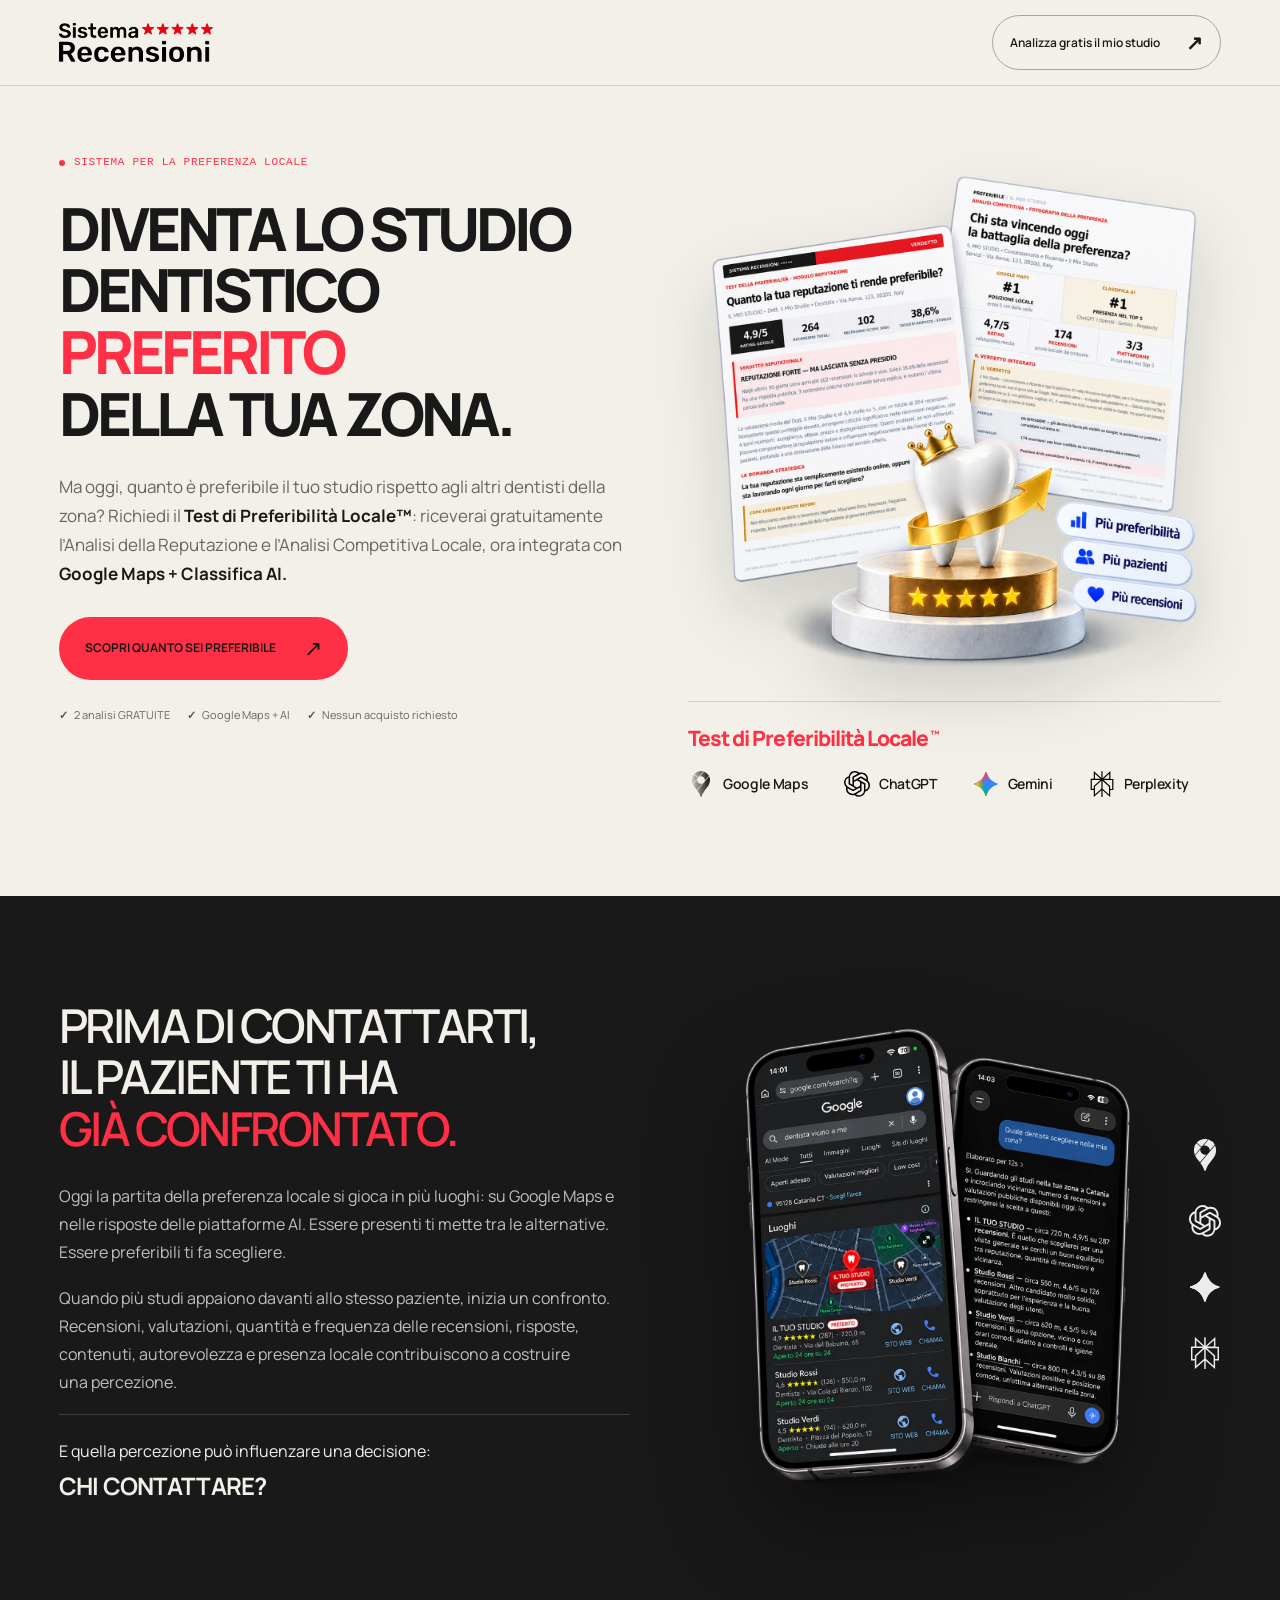
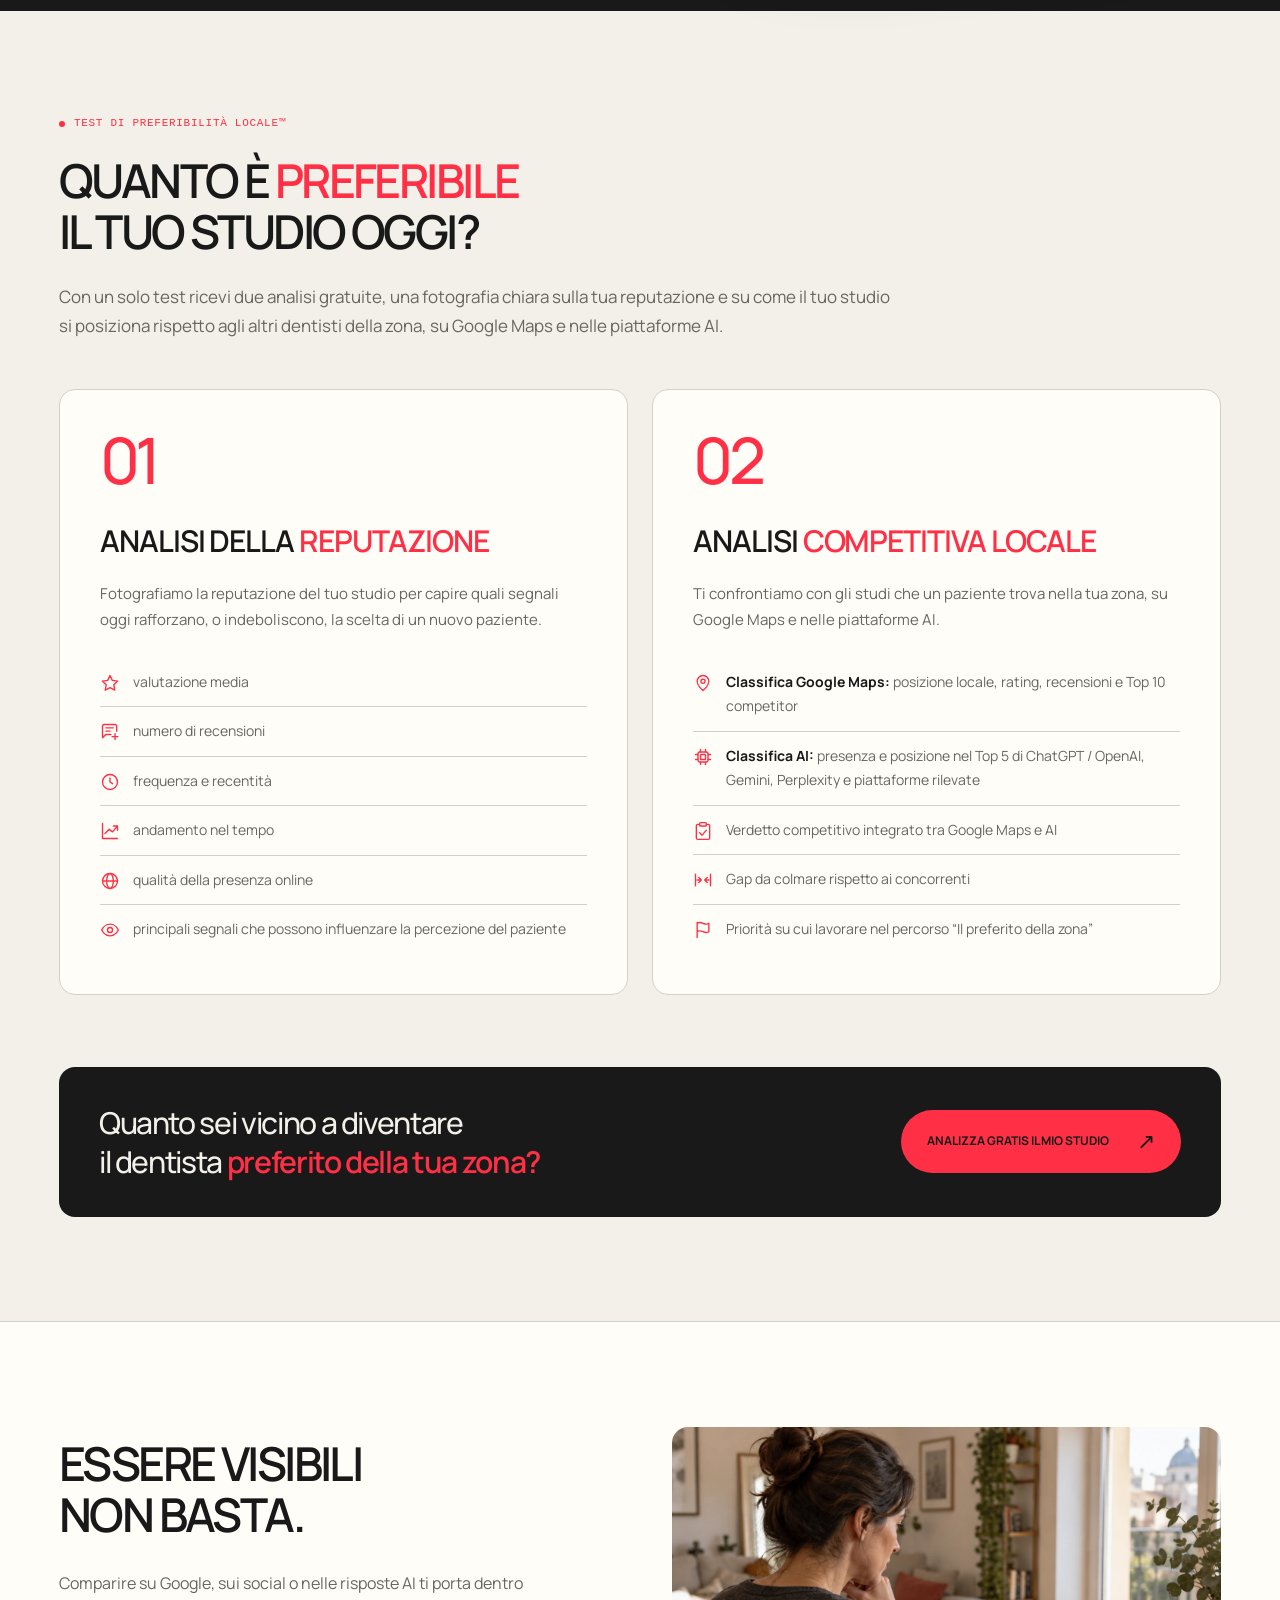
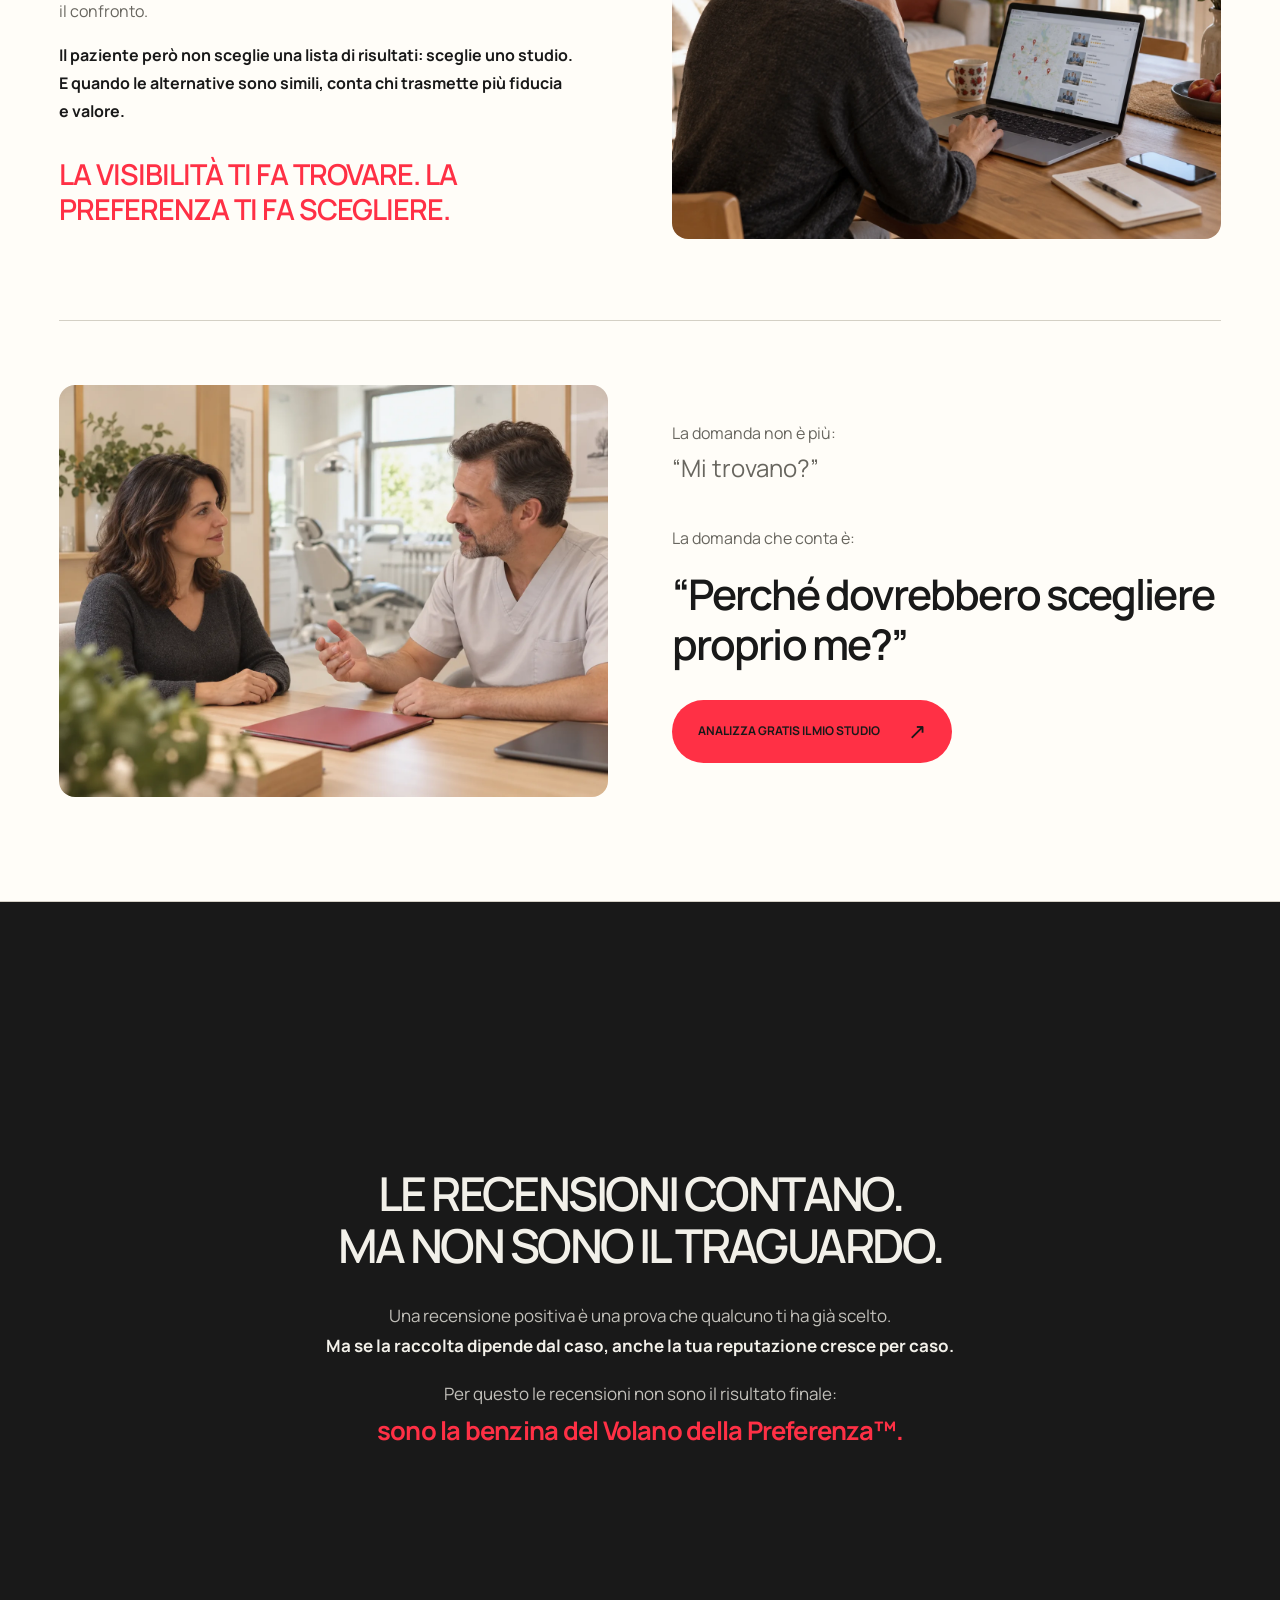
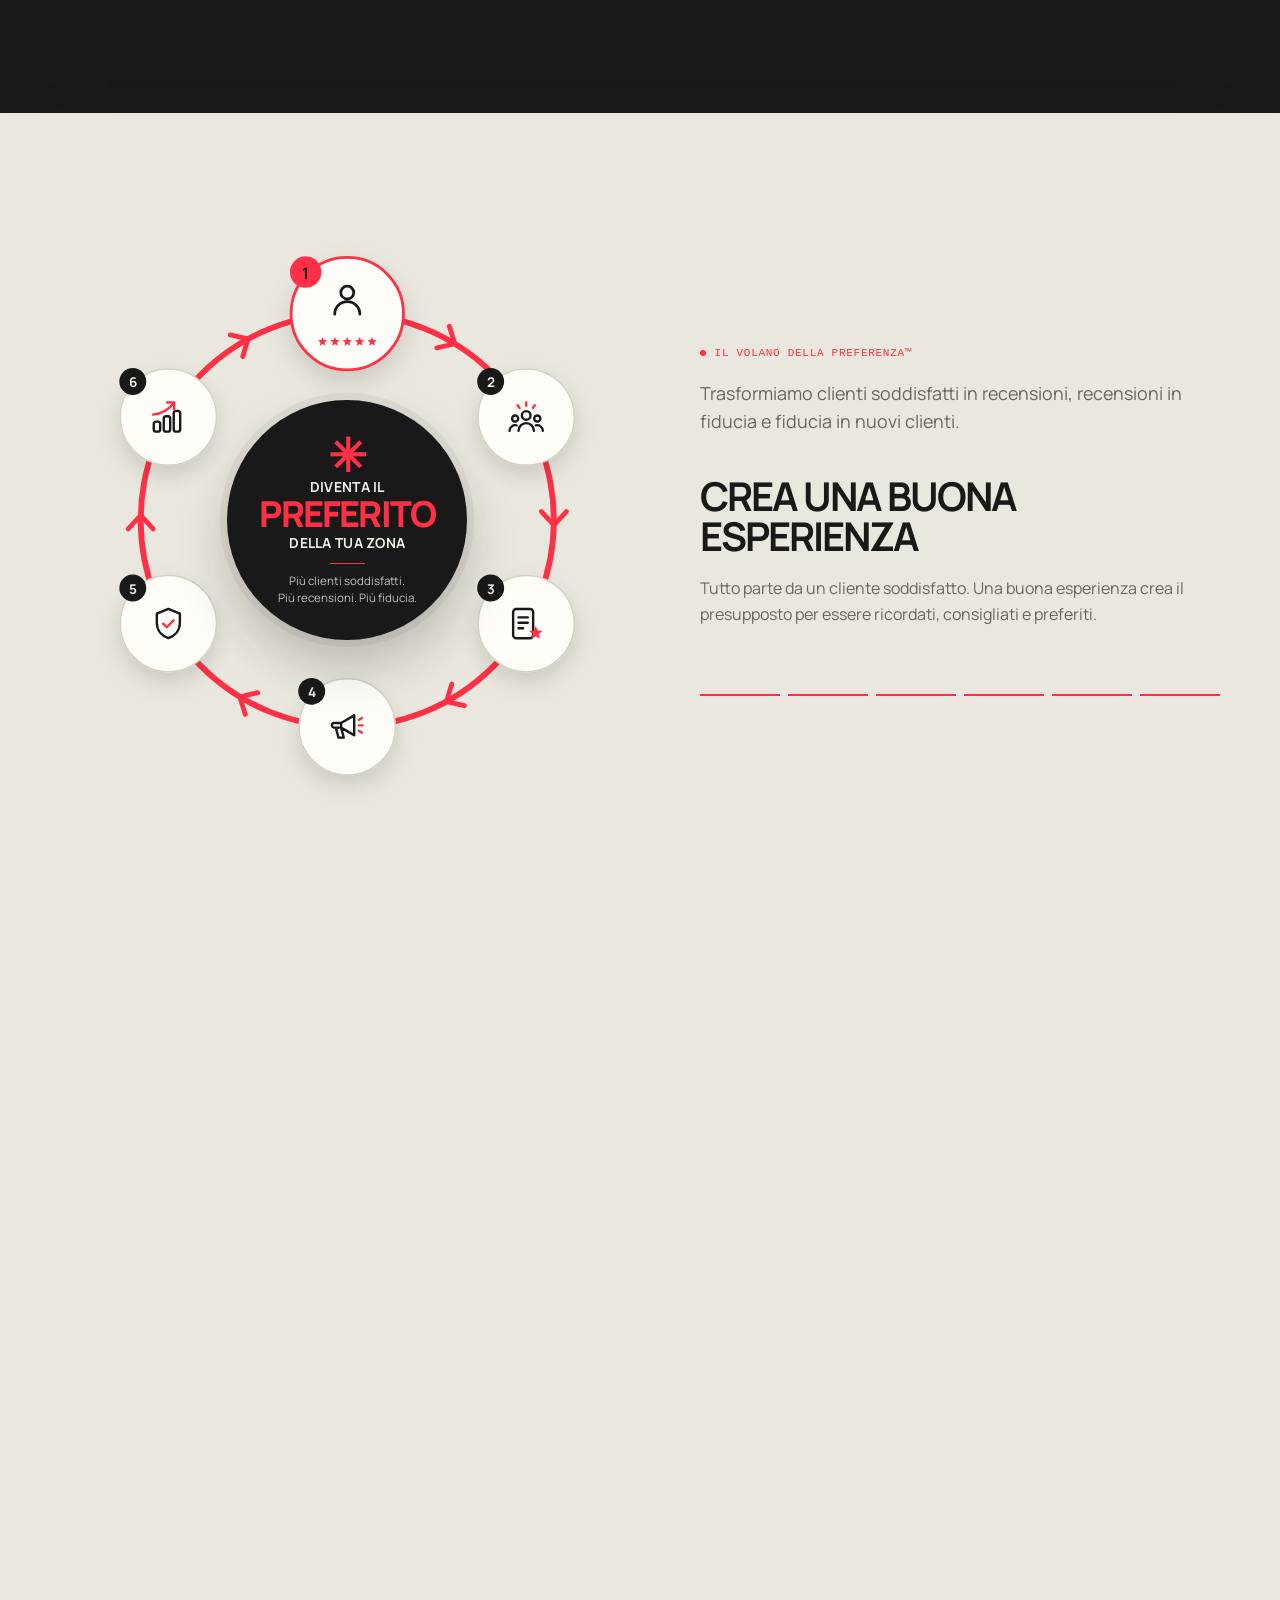
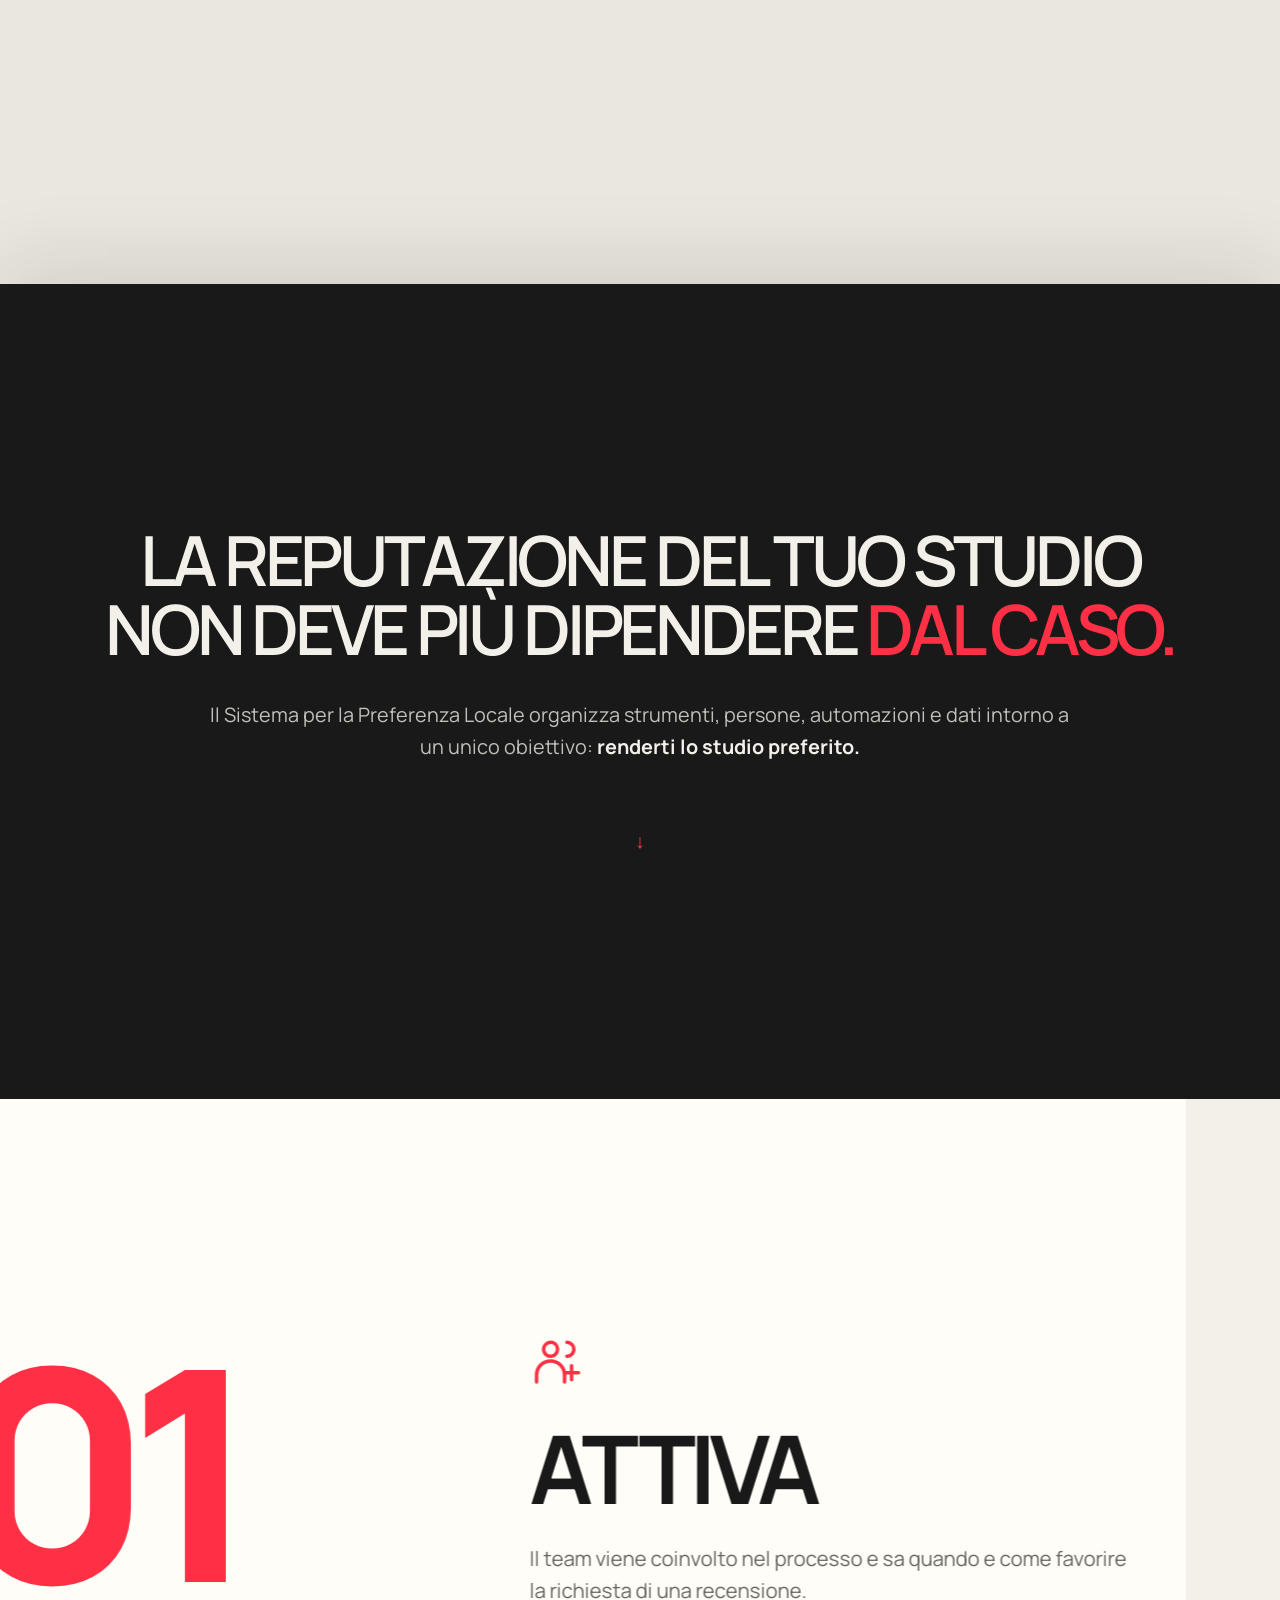
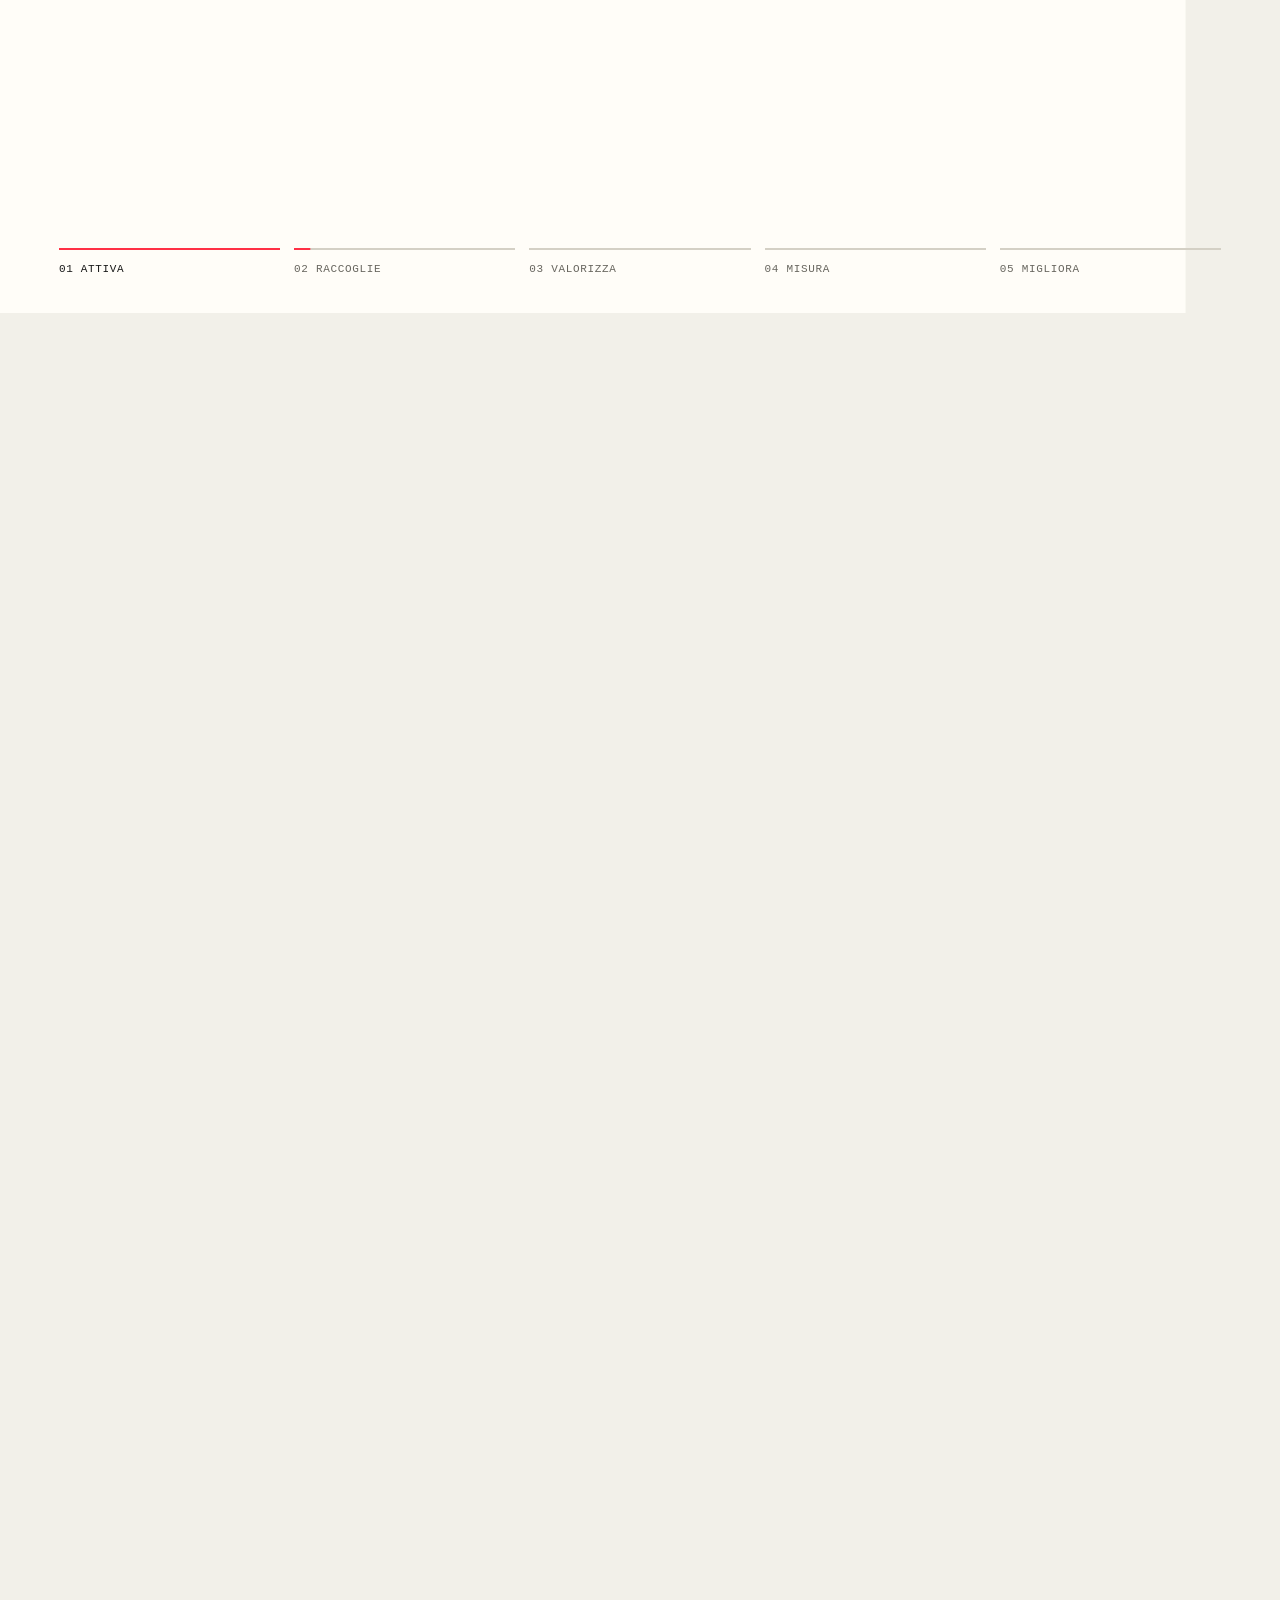
==== index.html @ fe1ccb38 "feat: form collegato a Prospect con autosuggest Google Nome e cognome separati, nome dello studio (c" ====
<!doctype html>
<html lang="it" data-theme="light">
<head>
  <meta charset="utf-8">
  <meta name="viewport" content="width=device-width, initial-scale=1">
  <meta name="theme-color" content="#f2f0e9">
  <meta name="description" content="Diventa lo studio dentistico preferito della tua zona. Richiedi il Test di Preferibilità Locale™: due analisi gratuite su reputazione, Google Maps e AI.">
  <title>Diventa lo studio dentistico preferito della tua zona | Sistema Recensioni</title>
  <link rel="icon" href="data:image/svg+xml,%3Csvg xmlns='http://www.w3.org/2000/svg' viewBox='0 0 64 64'%3E%3Crect width='64' height='64' rx='16' fill='%23ff3045'/%3E%3Cpath d='m32 10 6 15 16 1-13 10 4 17-13-10-13 10 4-17-13-10 16-1z' fill='%23191919'/%3E%3C/svg%3E">
  <link rel="preload" href="assets/manrope-800.ttf" as="font" type="font/ttf" crossorigin>
  <link rel="stylesheet" href="assets/tokens-light.css">
  <link rel="stylesheet" href="styles.css">
  <script src="script.js" defer></script>
</head>
<body>
  <a class="skip" href="#contenuto">Vai al contenuto</a>
  <header class="topbar">
    <div class="wrap topbar-inner">
      <a class="brand" href="#inizio" aria-label="Sistema Recensioni, inizio pagina"><img src="assets/logo-sistema-recensioni.png" width="991" height="256" alt="Sistema Recensioni, cinque stelle"></a>
      <nav aria-label="Navigazione principale"><a class="header-cta" href="#richiedi">Analizza gratis il mio studio <span aria-hidden="true">↗</span></a></nav>
    </div>
    <div class="progress" aria-hidden="true"></div>
  </header>
  <main id="contenuto">
    <section class="hero wrap" id="inizio" aria-labelledby="hero-title">
      <div class="hero-copy">
        <p class="eyebrow"><span class="dot"></span>Sistema per la Preferenza Locale</p>
        <h1 id="hero-title">Diventa lo studio dentistico <span class="accent">preferito</span> della tua zona.</h1>
        <p class="hero-intro">Ma oggi, quanto è preferibile il tuo studio rispetto agli altri dentisti della zona? Richiedi il <strong>Test di Preferibilità Locale™</strong>: riceverai gratuitamente l’Analisi della Reputazione e l’Analisi Competitiva Locale, ora integrata con <strong>Google Maps + Classifica AI.</strong></p>
        <a class="btn btn-primary" href="#richiedi">Scopri quanto sei preferibile <span aria-hidden="true">↗</span></a>
        <ul class="benefits"><li>2 analisi GRATUITE</li><li>Google Maps + AI</li><li>Nessun acquisto richiesto</li></ul>
      </div>
      <figure class="hero-media media-slot">
        <div class="orbit" aria-hidden="true"></div>
        <img src="assets/hero-report-preferibilita.webp" width="1254" height="1254" alt="I due report del Test di Preferibilità Locale, Analisi della Reputazione e Analisi Competitiva, con un dente incoronato su un podio a cinque stelle: più preferibilità, più pazienti, più recensioni" fetchpriority="high">
        <figcaption class="hero-report-caption">
          <div class="report-caption-heading"><strong>Test di Preferibilità Locale<sup>™</sup></strong></div>
          <div class="platform-logos" id="platform-logos">
            <div class="platform-track">
              <div class="platform-group" role="list" aria-label="Piattaforme incluse nell’analisi">
                <span class="platform-logo" role="listitem"><img src="assets/google-maps.svg" width="26" height="26" alt=""><span>Google Maps</span></span>
                <span class="platform-logo" role="listitem"><img src="assets/chatgpt.svg" width="26" height="26" alt=""><span>ChatGPT</span></span>
                <span class="platform-logo" role="listitem"><img src="assets/gemini.svg" width="28" height="28" alt=""><span>Gemini</span></span>
                <span class="platform-logo" role="listitem"><img src="assets/perplexity.svg" width="26" height="26" alt=""><span>Perplexity</span></span>
              </div>
              <div class="platform-group platform-duplicate" aria-hidden="true">
                <span class="platform-logo"><img src="assets/google-maps.svg" width="26" height="26" alt=""><span>Google Maps</span></span>
                <span class="platform-logo"><img src="assets/chatgpt.svg" width="26" height="26" alt=""><span>ChatGPT</span></span>
                <span class="platform-logo"><img src="assets/gemini.svg" width="28" height="28" alt=""><span>Gemini</span></span>
                <span class="platform-logo"><img src="assets/perplexity.svg" width="26" height="26" alt=""><span>Perplexity</span></span>
              </div>
            </div>
          </div>
        </figcaption>
      </figure>
    </section>

    <section class="comparison section" aria-labelledby="confronto-title">
      <div class="wrap comparison-grid">
        <div class="comparison-copy reveal"><h2 id="confronto-title">Prima di contattarti, il paziente ti ha <span class="accent">già confrontato.</span></h2>
          <p>Oggi la partita della preferenza locale si gioca in più luoghi: su Google Maps e nelle risposte delle piattaforme AI. Essere presenti ti mette tra le alternative. Essere preferibili ti fa scegliere.</p>
          <p>Quando più studi appaiono davanti allo stesso paziente, inizia un confronto. Recensioni, valutazioni, quantità e frequenza delle recensioni, risposte, contenuti, autorevolezza e presenza locale contribuiscono a costruire una percezione.</p>
          <p class="comparison-end">E quella percezione può influenzare una decisione: <strong>CHI CONTATTARE?</strong></p>
        </div>
        <figure class="comparison-media reveal"><img src="assets/confronto-google-chatgpt.webp" width="1254" height="1254" alt="Due smartphone: su Google la ricerca &quot;dentista vicino a me&quot; mostra il tuo studio come preferito sulla mappa, su ChatGPT il tuo studio è il primo consigliato" loading="lazy"><ul class="comparison-platforms" aria-label="Piattaforme analizzate"><li><img src="assets/google-maps.svg" width="26" height="26" alt="Google Maps" loading="lazy"></li><li><img src="assets/chatgpt.svg" width="26" height="26" alt="ChatGPT" loading="lazy"></li><li><img src="assets/gemini.svg" width="28" height="28" alt="Gemini" loading="lazy"></li><li><img src="assets/perplexity.svg" width="26" height="26" alt="Perplexity" loading="lazy"></li></ul></figure>
      </div>
    </section>

    <section class="section test-section wrap" id="test" aria-labelledby="test-title">
      <div class="section-heading reveal"><p class="eyebrow"><span class="dot"></span>Test di Preferibilità Locale™</p><h2 id="test-title">Quanto è <span class="accent">preferibile</span><br>il tuo studio oggi?</h2><p class="lead">Con un solo test ricevi due analisi gratuite, una fotografia chiara sulla tua reputazione e su come il tuo studio si posiziona rispetto agli altri dentisti della zona, su Google Maps e nelle piattaforme AI.</p></div>
      <div class="analysis-grid">
        <article class="analysis-card reveal">
          <span class="large-number" aria-hidden="true">01</span><h3><span class="sr-only">01 — </span>Analisi della <span class="accent">reputazione</span></h3>
          <p>Fotografiamo la reputazione del tuo studio per capire quali segnali oggi rafforzano, o indeboliscono, la scelta di un nuovo paziente.</p>
          <ul class="line-list icon-list">
            <li><svg class="list-icon" viewBox="0 0 24 24" aria-hidden="true" focusable="false"><path d="m12 3 2.8 5.8 6.4.9-4.6 4.5 1.1 6.4-5.7-3-5.7 3 1.1-6.4L2.8 9.7l6.4-.9Z"/></svg>valutazione media</li>
            <li><svg class="list-icon" viewBox="0 0 24 24" aria-hidden="true" focusable="false"><path d="M20 11V5a2 2 0 0 0-2-2H5a2 2 0 0 0-2 2v14l4-4h6M7 7h9M7 11h5M18 14v7M14.5 17.5h7"/></svg>numero di recensioni</li>
            <li><svg class="list-icon" viewBox="0 0 24 24" aria-hidden="true" focusable="false"><circle cx="12" cy="12" r="9"/><path d="M12 7v5l3 2"/></svg>frequenza e recentità</li>
            <li><svg class="list-icon" viewBox="0 0 24 24" aria-hidden="true" focusable="false"><path d="M3 3v18h18M6 15l5-5 4 3 6-7M16 6h5v5"/></svg>andamento nel tempo</li>
            <li><svg class="list-icon" viewBox="0 0 24 24" aria-hidden="true" focusable="false"><circle cx="12" cy="12" r="9"/><ellipse cx="12" cy="12" rx="4" ry="9"/><path d="M3 12h18"/></svg>qualità della presenza online</li>
            <li><svg class="list-icon" viewBox="0 0 24 24" aria-hidden="true" focusable="false"><path d="M2 12s3.5-7 10-7 10 7 10 7-3.5 7-10 7S2 12 2 12Z"/><circle cx="12" cy="12" r="3"/></svg>principali segnali che possono influenzare la percezione del paziente</li>
          </ul>
        </article>
        <article class="analysis-card reveal">
          <span class="large-number" aria-hidden="true">02</span><h3><span class="sr-only">02 — </span>Analisi <span class="accent">competitiva locale</span></h3>
          <p>Ti confrontiamo con gli studi che un paziente trova nella tua zona, su Google Maps e nelle piattaforme AI.</p>
          <ul class="line-list icon-list">
            <li><svg class="list-icon" viewBox="0 0 24 24" aria-hidden="true" focusable="false"><path d="M19 10c0 5-7 11-7 11S5 15 5 10a7 7 0 1 1 14 0Z"/><circle cx="12" cy="10" r="2.5"/></svg><strong>Classifica Google Maps:</strong> posizione locale, rating, recensioni e Top 10 competitor</li>
            <li><svg class="list-icon" viewBox="0 0 24 24" aria-hidden="true" focusable="false"><rect x="6" y="6" width="12" height="12" rx="2"/><rect x="9" y="9" width="6" height="6" rx="1"/><path d="M9 3v3M15 3v3M9 18v3M15 18v3M3 9h3M3 15h3M18 9h3M18 15h3"/></svg><strong>Classifica AI:</strong> presenza e posizione nel Top 5 di ChatGPT / OpenAI, Gemini, Perplexity e piattaforme rilevate</li>
            <li><svg class="list-icon" viewBox="0 0 24 24" aria-hidden="true" focusable="false"><path d="M8 4H6a2 2 0 0 0-2 2v14a2 2 0 0 0 2 2h12a2 2 0 0 0 2-2V6a2 2 0 0 0-2-2h-2M8 14l3 3 5-6"/><rect x="8" y="2" width="8" height="4" rx="1"/></svg>Verdetto competitivo integrato tra Google Maps e AI</li>
            <li><svg class="list-icon" viewBox="0 0 24 24" aria-hidden="true" focusable="false"><path d="M3 5v14M21 5v14M5 12h5M7 9l3 3-3 3M19 12h-5M17 9l-3 3 3 3"/></svg>Gap da colmare rispetto ai concorrenti</li>
            <li><svg class="list-icon" viewBox="0 0 24 24" aria-hidden="true" focusable="false"><path d="M5 21V3m0 1c5-4 9 4 14 0v10c-5 4-9-4-14 0"/></svg>Priorità su cui lavorare nel percorso “Il preferito della zona”</li>
          </ul>
        </article>
      </div>
      <div class="discover reveal">
        <div class="discover-cta"><p>Quanto sei vicino a diventare<br> il dentista <strong>preferito della tua zona?</strong></p><a class="btn btn-primary" href="#richiedi">Analizza gratis il mio studio <span aria-hidden="true">↗</span></a></div>
      </div>
    </section>

    <section class="visibility section" aria-labelledby="visibilita-title"><div class="wrap visibility-stories">
      <div class="visibility-story">
        <div class="visibility-copy reveal"><h2 id="visibilita-title">Essere visibili<br>non basta.</h2><p>Comparire su Google, sui social o nelle risposte AI ti porta dentro il confronto.</p><p><strong>Il paziente però non sceglie una lista di risultati: sceglie uno studio. E quando le alternative sono simili, conta chi trasmette più fiducia e valore.</strong></p><h3 class="accent statement">La visibilità ti fa trovare. La preferenza ti fa scegliere.</h3></div>
        <figure class="visibility-photo media-slot reveal"><img src="assets/visibilita-confronto-online.webp" width="1448" height="1086" alt="Una persona confronta gli studi dentistici della propria zona sul portatile prima di scegliere chi contattare" loading="lazy" decoding="async"></figure>
      </div>
      <div class="visibility-story visibility-story-reverse">
        <div class="question-block reveal"><p>La domanda non è più:<br><span class="old-question">“Mi trovano?”</span></p><p>La domanda che conta è:</p><blockquote>“Perché dovrebbero scegliere proprio me?”</blockquote><a class="btn btn-primary" href="#richiedi">Analizza gratis il mio studio <span aria-hidden="true">↗</span></a></div>
        <figure class="visibility-photo media-slot reveal"><img src="assets/preferenza-fiducia-dentista.webp" width="1448" height="1086" alt="Un dentista spiega con calma a una paziente, seduti allo stesso tavolo durante un colloquio in studio, creando un rapporto di fiducia" loading="lazy" decoding="async"></figure>
      </div>
    </div></section>

    <section class="section flywheel-section" aria-labelledby="volano-title">
      <div class="flywheel-intro-band">
      <div class="wrap flywheel-intro">
        <div class="reveal"><h2 id="volano-title">Le recensioni contano.<br>Ma non sono il traguardo.</h2></div>
        <div class="flywheel-intro-text reveal"><p>Una recensione positiva è una prova che qualcuno ti ha già scelto.<br><strong>Ma se la raccolta dipende dal caso, anche la tua reputazione cresce per caso.</strong></p><p>Per questo le recensioni non sono il risultato finale: <strong class="flywheel-fuel">sono la benzina del Volano della Preferenza™.</strong></p></div>
      </div>
      </div>
      <div class="volano">
        <div class="volano-pin">
          <div class="wrap volano-stage">
            <div class="volano-wheel">
              <svg class="volano-svg" viewBox="-300 -300 600 600" aria-hidden="true" focusable="false"><defs><filter id="volano-shadow" x="-50%" y="-50%" width="200%" height="200%"><feDropShadow dx="0" dy="10" stdDeviation="11" flood-color="#191919" flood-opacity=".13"/></filter></defs><circle class="volano-ring" r="215"/><circle class="volano-progress-arc" r="215" pathLength="100" transform="rotate(-90)"/><path class="volano-arrow" d="M-9 -13 5 0-9 13" transform="translate(107.50 -186.20) rotate(30)"/><path class="volano-arrow" d="M-9 -13 5 0-9 13" transform="translate(215.00 0.00) rotate(90)"/><path class="volano-arrow" d="M-9 -13 5 0-9 13" transform="translate(107.50 186.20) rotate(150)"/><path class="volano-arrow" d="M-9 -13 5 0-9 13" transform="translate(-107.50 186.20) rotate(210)"/><path class="volano-arrow" d="M-9 -13 5 0-9 13" transform="translate(-215.00 0.00) rotate(270)"/><path class="volano-arrow" d="M-9 -13 5 0-9 13" transform="translate(-107.50 -186.20) rotate(330)"/><g class="volano-node" transform="translate(0.00 -215.00)"><g class="volano-node-inner"><circle class="volano-disc" r="50" filter="url(#volano-shadow)"/><g class="volano-icon" transform="translate(-19.2 -30) scale(1.6)"><circle cx="12" cy="7" r="3.6"/><path d="M5 19a7 7 0 0 1 14 0"/></g><polygon class="volano-fill-accent" points="-22.00,20.70 -20.86,23.43 -17.91,23.67 -20.16,25.60 -19.47,28.48 -22.00,26.93 -24.53,28.48 -23.84,25.60 -26.09,23.67 -23.14,23.43"/><polygon class="volano-fill-accent" points="-11.00,20.70 -9.86,23.43 -6.91,23.67 -9.16,25.60 -8.47,28.48 -11.00,26.93 -13.53,28.48 -12.84,25.60 -15.09,23.67 -12.14,23.43"/><polygon class="volano-fill-accent" points="0.00,20.70 1.14,23.43 4.09,23.67 1.84,25.60 2.53,28.48 0.00,26.93 -2.53,28.48 -1.84,25.60 -4.09,23.67 -1.14,23.43"/><polygon class="volano-fill-accent" points="11.00,20.70 12.14,23.43 15.09,23.67 12.84,25.60 13.53,28.48 11.00,26.93 8.47,28.48 9.16,25.60 6.91,23.67 9.86,23.43"/><polygon class="volano-fill-accent" points="22.00,20.70 23.14,23.43 26.09,23.67 23.84,25.60 24.53,28.48 22.00,26.93 19.47,28.48 20.16,25.60 17.91,23.67 20.86,23.43"/><g class="volano-badge" transform="translate(-37 -37)"><circle r="14"/><text y="1">1</text></g></g></g><g class="volano-node" transform="translate(186.20 -107.50)"><g class="volano-node-inner"><circle class="volano-disc" r="50" filter="url(#volano-shadow)"/><g class="volano-icon" transform="translate(-19.2 -19.2) scale(1.6)"><circle cx="12" cy="11" r="2.8"/><path d="M7 21a5 5 0 0 1 10 0"/><circle cx="4.8" cy="13" r="2"/><path d="M1.2 21a3.7 3.7 0 0 1 4.6-3.6"/><circle cx="19.2" cy="13" r="2"/><path d="M22.8 21a3.7 3.7 0 0 0-4.6-3.6"/><path class="volano-accent" d="M12 2.5v2.2M6.4 4.4l1.3 1.7M17.6 4.4l-1.3 1.7"/></g><g class="volano-badge" transform="translate(-37 -37)"><circle r="14"/><text y="1">2</text></g></g></g><g class="volano-node" transform="translate(186.20 107.50)"><g class="volano-node-inner"><circle class="volano-disc" r="50" filter="url(#volano-shadow)"/><g class="volano-icon" transform="translate(-19.2 -19.2) scale(1.6)"><rect x="3.5" y="2.5" width="13" height="19" rx="2"/><path d="M7 8h6M7 11.5h6M7 15h3"/><polygon class="volano-fill-accent" points="18.20,13.60 19.42,16.53 22.57,16.78 20.17,18.84 20.90,21.92 18.20,20.27 15.50,21.92 16.23,18.84 13.83,16.78 16.98,16.53"/></g><g class="volano-badge" transform="translate(-37 -37)"><circle r="14"/><text y="1">3</text></g></g></g><g class="volano-node" transform="translate(0.00 215.00)"><g class="volano-node-inner"><circle class="volano-disc" r="50" filter="url(#volano-shadow)"/><g class="volano-icon" transform="translate(-19.2 -19.2) scale(1.6)"><path d="M3.5 9.5h4.5l8.5-5v13l-8.5-5H3.5a1.5 1.5 0 0 1-1.5-1.5v-0a1.5 1.5 0 0 1 1.5-1.5ZM8 9.5v3M4.5 12.5l1.8 6.5h3.4l-1.7-6.5"/><path class="volano-accent" d="M19.5 7.5l2-1.3M19.5 11h2.5M19.5 14.5l2 1.3"/></g><g class="volano-badge" transform="translate(-37 -37)"><circle r="14"/><text y="1">4</text></g></g></g><g class="volano-node" transform="translate(-186.20 107.50)"><g class="volano-node-inner"><circle class="volano-disc" r="50" filter="url(#volano-shadow)"/><g class="volano-icon" transform="translate(-19.2 -19.2) scale(1.6)"><path d="M12 2.5 19.5 5.5v6c0 4.9-3.2 8.5-7.5 10-4.3-1.5-7.5-5.1-7.5-10v-6Z"/><path class="volano-accent" d="m8.6 12 2.4 2.4 4.4-4.6"/></g><g class="volano-badge" transform="translate(-37 -37)"><circle r="14"/><text y="1">5</text></g></g></g><g class="volano-node" transform="translate(-186.20 -107.50)"><g class="volano-node-inner"><circle class="volano-disc" r="50" filter="url(#volano-shadow)"/><g class="volano-icon" transform="translate(-19.2 -19.2) scale(1.6)"><rect x="2.5" y="15" width="4.2" height="6.5" rx="1.6"/><rect x="9" y="11.5" width="4.2" height="10" rx="1.6"/><rect x="15.5" y="8" width="4.2" height="13.5" rx="1.6"/><path class="volano-accent" d="M2 10.5c5.5-.6 10-3.2 13.5-7.5M11.2 2.6h4.6v4.6"/></g><g class="volano-badge" transform="translate(-37 -37)"><circle r="14"/><text y="1">6</text></g></g></g></svg>
              <div class="volano-center" aria-hidden="true"><span class="volano-center-star">✳&#xFE0E;</span><span class="volano-center-kicker">Diventa il</span><span class="volano-center-title">preferito</span><span class="volano-center-kicker">della tua zona</span><span class="volano-center-rule"></span><span class="volano-center-note">Più clienti soddisfatti.<br>Più recensioni. Più fiducia.</span></div>
            </div>
            <div class="volano-panel">
              <p class="eyebrow"><span class="dot"></span>Il Volano della Preferenza™</p>
              <p class="volano-lead">Trasformiamo clienti soddisfatti in recensioni, recensioni in fiducia e fiducia in nuovi clienti.</p>
              <ol class="volano-steps">
              <li class="volano-step"><h3>Crea una buona esperienza</h3><p>Tutto parte da un cliente soddisfatto. Una buona esperienza crea il presupposto per essere ricordati, consigliati e preferiti.</p></li>
              <li class="volano-step"><h3>Attiva il tuo team</h3><p>Coinvolgiamo il tuo personale e rendiamo semplice chiedere una recensione nel momento giusto, utilizzando strumenti come NFC, QR Code e automazioni.</p></li>
              <li class="volano-step"><h3>Genera nuove recensioni</h3><p>La soddisfazione del cliente diventa una recensione autentica e pubblica. Le esperienze positive diventano prove concrete per chi ancora non ti conosce.</p></li>
              <li class="volano-step"><h3>Amplifica la tua reputazione</h3><p>Le recensioni non rimangono ferme su Google. Diventano contenuti, prove e segnali di fiducia da valorizzare su Google, sito, social e AI, contribuendo a migliorare la tua presenza in ottica SEO e GEO.</p></li>
              <li class="volano-step"><h3>Aumenta visibilità, fiducia e preferenza</h3><p>Più recensioni, più contenuti e più segnali di autorevolezza aumentano le possibilità di essere trovato, riconosciuto e consigliato, sia su Google sia nelle risposte generate dall’AI.</p></li>
              <li class="volano-step"><h3>Conquista nuovi clienti</h3><p>La preferenza si trasforma in azione: più telefonate, più richieste, più prenotazioni, più acquisti. E ogni nuovo cliente soddisfatto può generare una nuova recensione.</p></li>
              </ol>
              <div class="volano-progress" aria-hidden="true"><span></span><span></span><span></span><span></span><span></span><span></span></div>
            </div>
          </div>
        </div>
      </div>
    </section>

    <section class="system-section" id="sistema" aria-labelledby="sistema-title">
      <div class="system-intro">
        <div class="wrap system-intro-inner reveal"><h2 id="sistema-title">La reputazione del tuo studio <br>non deve più dipendere <span class="accent">dal caso.</span></h2><p class="lead">Il Sistema per la Preferenza Locale organizza strumenti, persone, automazioni e dati intorno a un unico obiettivo: <strong>renderti lo studio preferito.</strong></p><span class="system-scroll-cue" aria-hidden="true"><span class="system-scroll-arrow">↓</span></span></div>
      </div>
      <div class="system-steps-wrap">
        <div class="system-pin">
          <ol class="system-steps">
          <li class="system-step">
            <div class="wrap system-step-inner">
              <span class="system-step-number" aria-hidden="true">01</span>
              <div class="system-step-body">
                <svg class="step-icon" viewBox="0 0 24 24" width="56" height="56" aria-hidden="true" focusable="false"><circle cx="9" cy="7" r="3"/><path d="M3 21v-3a6 6 0 0 1 12 0v3M16 4a3 3 0 0 1 0 6M18 14v6M15 17h6"/></svg>
                <h3>Attiva</h3>
                <p class="system-step-text">Il team viene coinvolto nel processo e sa quando e come favorire la richiesta di una recensione.</p>
              </div>
            </div>
          </li>
          <li class="system-step">
            <div class="wrap system-step-inner">
              <span class="system-step-number" aria-hidden="true">02</span>
              <div class="system-step-body">
                <svg class="step-icon" viewBox="0 0 24 24" width="56" height="56" aria-hidden="true" focusable="false"><rect x="3" y="3" width="6" height="6" rx="1"/><rect x="15" y="3" width="6" height="6" rx="1"/><rect x="3" y="15" width="6" height="6" rx="1"/><path d="M15 15h3v3h3M15 18v3h3M21 12v3M12 3v3M3 12h3M9 12h3v3M12 21h0"/></svg>
                <h3>Raccoglie</h3>
                <p class="system-step-text">Espositori e card NFC, QR Code, il coinvolgimento del team e altri strumenti rendono semplice per il paziente condividere la propria esperienza.</p>
              </div>
            </div>
          </li>
          <li class="system-step">
            <div class="wrap system-step-inner">
              <span class="system-step-number" aria-hidden="true">03</span>
              <div class="system-step-body">
                <svg class="step-icon" viewBox="0 0 24 24" width="56" height="56" aria-hidden="true" focusable="false"><path d="M4 9h5l9-5v14l-9-5H4a2 2 0 0 1-2-2 2 2 0 0 1 2-2ZM9 9v4M5 13l2 7h4l-2-7M21 8v6"/></svg>
                <h3>Valorizza</h3>
                <p class="system-step-text">Le recensioni diventano prove utilizzabili per rafforzare la reputazione e la presenza dello studio.</p>
              </div>
            </div>
          </li>
          <li class="system-step">
            <div class="wrap system-step-inner">
              <span class="system-step-number" aria-hidden="true">04</span>
              <div class="system-step-body">
                <svg class="step-icon" viewBox="0 0 24 24" width="56" height="56" aria-hidden="true" focusable="false"><rect x="3" y="3" width="18" height="14" rx="2"/><path d="M7 13v-3M12 13V7M17 13V9M12 17v4M8 21h8"/></svg>
                <h3>Misura</h3>
                <p class="system-step-text">Dashboard, analisi e confronto competitivo permettono di capire cosa sta accadendo.</p>
              </div>
            </div>
          </li>
          <li class="system-step">
            <div class="wrap system-step-inner">
              <span class="system-step-number" aria-hidden="true">05</span>
              <div class="system-step-body">
                <svg class="step-icon" viewBox="0 0 24 24" width="56" height="56" aria-hidden="true" focusable="false"><path d="M3 3v18h18M6 15l5-5 4 3 6-7M16 6h5v5"/></svg>
                <h3>Migliora</h3>
                <p class="system-step-text">Dati e informazioni aiutano a individuare le azioni utili per continuare ad aumentare la Preferenza Locale.</p>
              </div>
            </div>
          </li>
          </ol>
          <div class="system-rail" aria-hidden="true"><div class="wrap system-rail-inner"><span class="system-rail-item"><span class="system-rail-line"></span><span>01 <span class="system-rail-name">Attiva</span></span></span><span class="system-rail-item"><span class="system-rail-line"></span><span>02 <span class="system-rail-name">Raccoglie</span></span></span><span class="system-rail-item"><span class="system-rail-line"></span><span>03 <span class="system-rail-name">Valorizza</span></span></span><span class="system-rail-item"><span class="system-rail-line"></span><span>04 <span class="system-rail-name">Misura</span></span></span><span class="system-rail-item"><span class="system-rail-line"></span><span>05 <span class="system-rail-name">Migliora</span></span></span></div></div>
        </div>
      </div>
    </section>

    <section class="section reception-section wrap" aria-labelledby="reception-title">
      <div class="reception-title-bar"><h2 id="reception-title" class="sentence-case">Dal banco della reception alla scelta del prossimo paziente.</h2></div>
      <p class="lead reception-intro">Una card NFC, un QR Code o un messaggio possono rendere semplice il passaggio dall’esperienza positiva alla recensione autentica. Gli strumenti, però, funzionano davvero quando fanno parte di un sistema.</p>
      <div class="reception-grid">
        <figure class="reception-media media-slot"><img src="assets/reception-nfc.png" width="658" height="583" alt="Alla reception di uno studio odontoiatrico, una collaboratrice avvicina una card NFC al telefono di una paziente" loading="lazy"></figure>
        <div class="reception-stack">
          <article class="reception-stack-card">
            <div class="reception-card-top"><span>Il team</span></div>
            <span class="reception-card-art" aria-hidden="true">✳&#xFE0E;</span>
            <h3>Il team<br>attiva</h3>
            <p>Il team sa <strong>quando e come</strong> chiedere una recensione.<br>Una richiesta fatta nel momento giusto può trasformare un paziente soddisfatto in una nuova prova della qualità dello studio.</p>
          </article>
          <article class="reception-stack-card">
            <div class="reception-card-top"><span>Il paziente</span></div>
            <span class="reception-card-art" aria-hidden="true">✳&#xFE0E;</span>
            <h3>Il paziente<br>accede</h3>
            <p>Card NFC, QR Code o messaggi rendono semplice arrivare subito alla pagina corretta.<br>Il percorso è rapido, chiaro e senza passaggi inutili.</p>
          </article>
          <article class="reception-stack-card">
            <div class="reception-card-top"><span>La prova</span></div>
            <span class="reception-card-art" aria-hidden="true">✳&#xFE0E;</span>
            <h3>La prova<br>resta</h3>
            <p>Il paziente condivide la propria esperienza.<br>Quel gesto semplice diventa una recensione autentica e visibile anche a chi dovrà scegliere dopo.</p>
          </article>
        </div>
      </div>
    </section>

    <section class="dashboard-section section" aria-labelledby="dashboard-title"><div class="wrap dashboard-grid"><div class="reveal"><h2 id="dashboard-title">Quello che conta diventa <span class="accent">misurabile.</span></h2><p>La dashboard di <strong>Sistema Recensioni 5 *****</strong> ti mostra cosa sta succedendo, cosa migliorare e come intervenire.</p><ul class="line-list"><li>Monitora come evolve la reputazione dello studio</li><li>Tieni sotto controllo crescita e continuità delle recensioni</li><li>Scopri cosa apprezzano i pazienti e cosa puoi migliorare</li><li>Misura il coinvolgimento e le performance del team</li><li>Confronta il tuo studio con i principali concorrenti della zona</li></ul></div><figure class="dashboard-media media-slot reveal"><img src="assets/dashboard.png" width="1536" height="1024" alt="Dashboard Sistema Recensioni su un monitor per lo Studio Dentistico Rossi: andamento di recensioni e valutazione media, posizionamento su Google Maps e AI e attività dell’Agente GEO" loading="lazy"></figure></div></section>

    <section class="section contact-section wrap" id="richiedi" aria-labelledby="richiedi-title"><div class="contact-grid"><div class="contact-copy"><p class="eyebrow"><span class="dot"></span>Test di Preferibilità Locale™</p><h2 id="richiedi-title">Scopri quanto sei <span class="accent">preferibile.</span></h2><p>Richiedi gratuitamente il Test di Preferibilità Locale™.<br>Noi analizziamo il tuo studio e ti inviamo le due analisi: <strong>Reputazione + Competitiva Locale con Google Maps e Classifica AI.</strong></p><ul class="benefits"><li>2 analisi GRATUITE</li><li>Google Maps + AI</li><li>Nessun acquisto richiesto</li></ul><span class="contact-star" aria-hidden="true">✳&#xFE0E;</span></div>
      <form id="studio-form" data-api="https://staging.sistemarecensioni.it/api/v1/landing/eZ3AlcoxddCWelo8pbmB" novalidate><h3>Trova il tuo studio</h3><div class="field"><label class="field-label" for="studio">Nome dello studio (come appari su Google)</label><div class="combobox"><input id="studio" name="studio" placeholder="Cerca la tua attività su Google" autocomplete="off" required minlength="3" role="combobox" aria-autocomplete="list" aria-expanded="false" aria-controls="studio-suggerimenti" aria-describedby="studio-error"><input type="hidden" id="place-id" name="place_id"><ul class="suggestions" id="studio-suggerimenti" role="listbox" aria-label="Studi trovati su Google" hidden></ul></div><small class="field-error" id="studio-error"></small></div><div class="form-pair"><label class="field" for="nome"><span>Nome</span><input id="nome" name="nome" placeholder="Il tuo nome" autocomplete="given-name" required aria-describedby="nome-error"><small class="field-error" id="nome-error"></small></label><label class="field" for="cognome"><span>Cognome</span><input id="cognome" name="cognome" placeholder="Il tuo cognome" autocomplete="family-name" required aria-describedby="cognome-error"><small class="field-error" id="cognome-error"></small></label></div><div class="form-trap" aria-hidden="true"><label for="nota-interna">Lascia vuoto questo campo</label><input id="nota-interna" name="nota_interna" tabindex="-1" autocomplete="off"></div><div class="form-pair"><label class="field" for="email"><span>Email</span><input id="email" name="email" type="email" placeholder="nome@studio.it" autocomplete="email" required aria-describedby="email-error"><small class="field-error" id="email-error"></small></label><label class="field" for="telefono"><span>Telefono</span><input id="telefono" name="telefono" type="tel" placeholder="+39 …" autocomplete="tel" required aria-describedby="telefono-error"><small class="field-error" id="telefono-error"></small></label></div>
      <fieldset><legend>Dove vuoi essere il preferito?</legend><div class="choice-row"><label class="choice-tile"><input type="radio" name="zona" value="quartiere" required><svg viewBox="0 0 24 24" aria-hidden="true" focusable="false"><path d="M19 10c0 5-7 11-7 11S5 15 5 10a7 7 0 1 1 14 0Z"/><circle cx="12" cy="10" r="2.5"/></svg><span>Quartiere</span></label><label class="choice-tile"><input type="radio" name="zona" value="citta"><svg viewBox="0 0 24 24" aria-hidden="true" focusable="false"><path d="M3 21h18M5 21V8l6-3v16M11 21V10l8 3v8M8 10v.01M8 13v.01M8 16v.01M14 15v.01M14 18v.01M17 15v.01M17 18v.01"/></svg><span>Città</span></label><label class="choice-tile"><input type="radio" name="zona" value="provincia"><svg viewBox="0 0 24 24" aria-hidden="true" focusable="false"><path d="m9 4-6 2v14l6-2 6 2 6-2V4l-6 2-6-2ZM9 4v14M15 6v14"/></svg><span>Provincia</span></label></div><small class="field-error" id="zona-error"></small></fieldset>
      <fieldset><legend>Priorità nei prossimi 12 mesi</legend><div class="priority-list"><label><input type="checkbox" name="priorita" value="Aumentare nuovi pazienti"> Aumentare nuovi pazienti</label><label><input type="checkbox" name="priorita" value="Migliorare reputazione e recensioni"> Migliorare reputazione e recensioni</label><label><input type="checkbox" name="priorita" value="Rafforzare la presenza locale"> Rafforzare la presenza locale</label><label><input type="checkbox" name="priorita" value="Superare concorrenti diretti"> Superare concorrenti diretti</label></div></fieldset>
      <button class="btn btn-primary" type="submit">Richiedi Gratis il Test di Preferibilità Locale™ <span aria-hidden="true">↗</span></button><p id="form-status" role="status" aria-live="polite"></p></form>
    </div></section>
  </main>
  <footer><div class="wrap footer-inner"><a class="brand" href="#inizio" aria-label="Sistema Recensioni, torna all'inizio"><img src="assets/logo-sistema-recensioni.png" width="991" height="256" alt="Sistema Recensioni"></a><p class="mono">Sistema per la Preferenza Locale</p><a href="#inizio" class="back-top">Torna all’inizio <span aria-hidden="true">↑</span></a></div></footer>
</body>
</html>
---- assets/tokens-light.css ----
/* desgin-codex / Light - Full token set. Use --canvas and --ink for the page. */
:root {
  color-scheme: light;
  --red: #ff3045;
  --red-hover: #ff5264;
  --red-deep: var(--red); /* single brand red: #ff3045 everywhere */
  --dark: #191919;
  --surface: #fffdf8;
  --elevated: #e7e3d9;
  --paper: #f2f0e9;
  --muted: #68665f;
  --line: #d4d0c5;
  --success: #356441;
  --warning: #80570d;
  --font: 'Manrope',Arial,sans-serif;
  --mono: 'SFMono-Regular',Consolas,'Liberation Mono',monospace;
  --space-1: 4px;
  --space-2: 8px;
  --space-3: 12px;
  --space-4: 16px;
  --space-6: 24px;
  --space-8: 32px;
  --space-12: 48px;
  --space-16: 64px;
  --space-24: 96px;
  --space-32: 128px;
  --radius-sm: 8px;
  --radius-md: 16px;
  --radius-pill: 999px;
  --gutter: clamp(24px,4.6vw,88px);
  --max: 1600px;
  --ease-out: cubic-bezier(.22,1,.36,1);
  --ease-in-out: cubic-bezier(.65,0,.35,1);
  --duration-fast: 180ms;
  --duration-base: 320ms;
  --duration-reveal: 800ms;
  --motion-scale: 1;
  --canvas: #f2f0e9;
  --ink: #191919;
  --error: var(--red);
  --accent-text: var(--red);
}
---- styles.css ----
@font-face{font-family:Manrope;src:url('assets/manrope-400.ttf') format('truetype');font-weight:400;font-display:swap}
@font-face{font-family:Manrope;src:url('assets/manrope-500.ttf') format('truetype');font-weight:500;font-display:swap}
@font-face{font-family:Manrope;src:url('assets/manrope-600.ttf') format('truetype');font-weight:600;font-display:swap}
@font-face{font-family:Manrope;src:url('assets/manrope-700.ttf') format('truetype');font-weight:700;font-display:swap}
@font-face{font-family:Manrope;src:url('assets/manrope-800.ttf') format('truetype');font-weight:800;font-display:swap}
:root{--max:1400px;--gutter:clamp(24px,4.6vw,88px)}
*,*::before,*::after{box-sizing:border-box}html{scroll-behavior:smooth;scroll-padding-top:110px}body{margin:0;background:var(--canvas);color:var(--ink);font-family:var(--font);font-size:16px;line-height:1.75;-webkit-font-smoothing:antialiased}::selection{background:var(--red);color:var(--dark)}a{color:inherit;text-decoration:none}button,input{font:inherit}button,a,input,summary{-webkit-tap-highlight-color:transparent}button,a{touch-action:manipulation}button,summary{cursor:pointer}button{color:inherit}a:focus-visible,button:focus-visible,input:focus-visible,summary:focus-visible{outline:2px solid var(--accent-text);outline-offset:5px}h1,h2,h3,p,figure{margin:0}img{display:block;max-width:100%;height:auto}h1,h2,h3{text-wrap:balance}p{text-wrap:pretty}h1,h2{text-transform:uppercase}h1{font-size:clamp(42px,4.65vw,72px);font-weight:800;line-height:1.04;letter-spacing:-.066em}h2{font-size:clamp(34px,3.65vw,56px);font-weight:600;line-height:1.1;letter-spacing:-.055em}h3{font-size:24px;font-weight:600;line-height:1.24;letter-spacing:-.035em}strong{font-weight:700}.wrap{width:min(calc(100% - var(--gutter)*2),var(--max));margin-inline:auto}.section{padding-block:104px}.accent{color:var(--accent-text)}.mono,.eyebrow{font:11px/1.6 var(--mono);letter-spacing:.065em;text-transform:uppercase}.eyebrow{display:flex;align-items:center;gap:9px;color:var(--accent-text)}.dot{width:6px;height:6px;flex-shrink:0;background:var(--red);border-radius:50%}.section-heading{margin-bottom:48px}.section-heading .eyebrow{margin-bottom:22px}.lead{max-width:840px;margin-top:24px;color:var(--muted);font-size:17px}.btn{display:inline-flex;align-items:center;justify-content:space-between;gap:28px;min-height:54px;border:1px solid transparent;border-radius:var(--radius-pill);padding:15px 25px;font-weight:700;font-size:12px;line-height:1.4;text-transform:uppercase;transition:background .32s,color .32s,transform .32s}.btn-primary{background:var(--red);color:var(--dark)}.btn-primary:hover{background:var(--red-hover);transform:translateY(-2px)}.btn span{font-size:22px;font-weight:400;transition:transform .32s}.btn:hover span{transform:translate(2px,-2px)}.skip{position:fixed;left:12px;top:10px;z-index:100;background:var(--dark);color:var(--paper);padding:12px 20px;transform:translateY(-150%)}.skip:focus{transform:none}.sr-only{position:absolute;width:1px;height:1px;margin:-1px;overflow:hidden;clip:rect(0,0,0,0);white-space:nowrap}.topbar{height:86px;position:sticky;top:0;background:rgb(242 240 233 / .96);backdrop-filter:blur(18px);z-index:20;border-bottom:1px solid var(--line)}.topbar-inner{height:100%;display:flex;align-items:center;justify-content:space-between;gap:24px}.brand{display:block;width:154px;flex-shrink:0}.brand img{width:100%;mix-blend-mode:multiply}.topbar nav{display:flex;gap:32px;align-items:center;font-size:12px;font-weight:600}.topbar nav>a:hover{color:var(--accent-text)}.header-cta{border:1px solid #aaa495;border-radius:var(--radius-pill);padding:9px 17px;display:flex;align-items:center;gap:26px}.header-cta span{font-size:20px}.progress{position:absolute;bottom:-1px;height:2px;background:var(--red);width:100%;transform:scaleX(0);transform-origin:left}.hero{display:grid;grid-template-columns:1.06fr 1fr;gap:64px;padding-block:58px 72px;align-items:stretch}.hero-copy{padding-block:10px}.hero .eyebrow{margin-bottom:26px}.hero-intro{font-size:17px;line-height:1.7;margin:28px 0;max-width:570px;color:var(--muted)}.hero-intro strong{color:var(--ink)}.benefits{list-style:none;padding:0;margin:25px 0 0;display:flex;flex-wrap:wrap;column-gap:17px;row-gap:7px;font-size:11px;color:var(--muted)}.benefits li::before{content:'✓';color:var(--success);font-weight:700;margin-right:6px}.media-slot{overflow:hidden;border-radius:var(--radius-md)}.hero-media{position:relative;display:flex;align-items:center;justify-content:center;background:transparent;min-height:620px;isolation:isolate;overflow:visible;border-radius:0}.hero-media .orbit{display:none}.hero-media>img{position:relative;width:94%;mix-blend-mode:multiply;z-index:1;filter:drop-shadow(0 26px 20px rgb(25 25 25 / .1))}.orbit{position:absolute;width:106%;aspect-ratio:1;border:1px solid #c9c3b6;border-radius:50%;top:22%;left:10%}.orbit::after{content:'';position:absolute;inset:11%;border:1px solid #d4cec2;border-radius:50%}.art-star{position:absolute;right:26px;top:20px;font-size:110px;line-height:1;color:var(--red);font-family:Arial,sans-serif}.hero-media figcaption{position:absolute;bottom:23px;left:25px;right:25px;display:flex;justify-content:space-between;gap:15px;color:var(--muted);font-size:9px}.comparison{background:var(--dark);color:var(--paper)}.comparison-grid{display:grid;grid-template-columns:1.2fr 1fr;gap:100px;align-items:center}.comparison .accent{color:var(--red)}.comparison h2{margin-bottom:28px}.comparison p{color:#c2c0ba;max-width:580px;margin-top:18px}.comparison .comparison-end{padding-top:22px;border-top:1px solid #3d3d3b;color:var(--paper)}.comparison-end strong{display:block;font-size:24px;letter-spacing:-.035em}.comparison-media{display:flex;justify-content:center}.comparison-media img{width:100%;max-width:600px;filter:drop-shadow(0 40px 50px rgb(0 0 0 / .45))}.analysis-grid{display:grid;grid-template-columns:1fr 1fr;gap:24px}.analysis-card{padding:38px 40px 40px;background:var(--surface);border:1px solid var(--line);border-radius:var(--radius-md);position:relative}.large-number{font-size:64px;line-height:1;letter-spacing:-.07em;color:var(--accent-text);font-weight:500;display:block;margin-bottom:30px}.analysis-card h3{text-transform:uppercase;font-size:30px;max-width:430px}.analysis-card>p{color:var(--muted);margin:22px 0;font-size:15px}.line-list{list-style:none;padding:0;margin:24px 0 0}.line-list li{position:relative;padding:12px 0 12px 18px;border-bottom:1px solid var(--line);font-size:14px;color:var(--muted)}.line-list li::before{content:'';position:absolute;left:0;top:23px;width:4px;height:4px;border-radius:50%;background:var(--red)}.line-list li:last-child{border-bottom:0}.line-list strong{color:var(--ink)}.discover{margin-top:50px}.discover>.eyebrow{justify-content:center;color:var(--muted);margin-bottom:28px}.discover-grid{display:grid;grid-template-columns:repeat(3,1fr);border-block:1px solid var(--line)}.discover-grid article{padding:34px 30px}.discover-grid article+article{border-left:1px solid var(--line)}.discover-grid article>span{font-size:30px;color:var(--accent-text)}.discover-grid h3{font-size:18px;text-transform:uppercase;margin:10px 0}.discover-grid p{font-size:14px;color:var(--muted)}.cta-row{display:flex;align-items:center;justify-content:space-between;gap:30px;margin-top:32px}.cta-row>p{max-width:480px;text-transform:uppercase;font-weight:700;font-size:16px;line-height:1.5}.visibility{background:var(--surface);border-block:1px solid var(--line)}.visibility-grid{display:grid;grid-template-columns:1fr 1fr;gap:90px}.visibility h2{margin-bottom:28px}.visibility p{margin-top:16px;color:var(--muted);max-width:520px}.visibility strong{color:var(--ink)}.statement{font-size:clamp(24px,2.25vw,34px);text-transform:uppercase;margin-top:32px;max-width:500px}.question-block{padding:5px 0 5px 56px;border-left:1px solid var(--line)}.old-question{font-size:24px}.question-block>p:nth-child(2){margin-top:35px}.question-block blockquote{font-size:clamp(30px,3vw,45px);letter-spacing:-.045em;line-height:1.18;font-weight:600;margin:15px 0 30px}.text-link{display:block;font:10px/1.6 var(--mono);text-transform:uppercase;color:var(--accent-text);margin-bottom:20px}.text-link:hover{text-decoration:underline}.results .lead{max-width:920px}.testimonial-media{width:100%;aspect-ratio:1191/346;border:1px solid var(--line);background:var(--surface)}.testimonial-media img{width:100%;height:100%;object-fit:contain}.flywheel-section{background:#eae7de;border-block:1px solid var(--line)}.centered{text-align:center}.centered .lead{margin-inline:auto}.step-number{font:12px var(--mono);color:var(--accent-text)}.reception-section{padding-top:25px}.sentence-case{text-transform:none;max-width:1000px}.reception-grid{display:grid;grid-template-columns:1.17fr 1fr;gap:56px;align-items:start}.reception-media{aspect-ratio:658/583}.reception-media img{width:100%;height:100%;object-fit:cover}.reception-steps article{display:flex;gap:22px;padding:24px 0;border-bottom:1px solid var(--line)}.reception-steps article:first-child{padding-top:0}.reception-steps article:last-child{border:0;padding-bottom:0}.reception-steps .step-number{padding-top:6px}.reception-steps h3{font-size:22px;text-transform:uppercase;margin-bottom:12px}.reception-steps p{font-size:14px;color:var(--muted);line-height:1.8}.reception-steps strong{color:var(--ink)}.dashboard-section{background:var(--surface);border-block:1px solid var(--line)}.dashboard-grid{display:grid;grid-template-columns:1fr 1.7fr;gap:52px;align-items:center}.dashboard-grid h2{font-size:clamp(34px,3.25vw,50px)}.dashboard-grid h2+p{margin-top:24px;font-size:15px;color:var(--muted)}.dashboard-grid h2+p strong{color:var(--ink)}.dashboard-media img{width:100%;aspect-ratio:1536/1024;object-fit:contain;border-radius:var(--radius-md)}.contact-grid{display:grid;grid-template-columns:1fr 1.05fr;border:1px solid var(--line);border-radius:var(--radius-md);overflow:hidden;background:var(--surface)}.contact-copy{background:var(--dark);color:var(--paper);padding:52px;position:relative;overflow:hidden}.contact-copy .eyebrow,.contact-copy .accent{color:var(--red)}.contact-copy h2{font-size:clamp(38px,3.8vw,60px);margin:32px 0}.contact-copy>p:not(.eyebrow){color:#c2c0ba;font-size:16px;line-height:1.8}.contact-copy .benefits{display:grid;color:var(--paper);font-size:18px;font-weight:700;letter-spacing:-.01em;gap:16px}.contact-copy .benefits li{display:flex;align-items:center;gap:12px}.contact-copy .benefits li::before{display:grid;place-items:center;flex:none;width:28px;height:28px;margin:0;border-radius:50%;background:var(--red);color:var(--dark);font-size:15px;line-height:1}.contact-star{display:block;font-size:190px;font-weight:800;line-height:1;color:var(--red);margin-top:55px}form{padding:48px}form>h3{text-transform:uppercase;font-size:23px;margin-bottom:28px}.field{display:block;margin-bottom:19px;min-width:0}.field>span,legend{display:block;font-size:12px;font-weight:600;margin-bottom:8px}.field input{width:100%;min-width:0;padding:12px 14px;background:#f8f6ef;border:1px solid #aaa495;border-radius:var(--radius-sm);color:var(--ink);font-size:13px;line-height:1.6}.field input::placeholder{color:#777267}.field input:focus{border-color:var(--accent-text);outline:1px solid var(--accent-text);outline-offset:0}.field input[aria-invalid=true]{border-color:var(--error)}.field-error{display:block;font-size:11px;color:var(--error);line-height:1.5;margin-top:5px}.field-error:empty{display:none}.form-pair{display:grid;grid-template-columns:1fr 1fr;gap:16px}fieldset{border:0;padding:0;margin:4px 0 23px;min-width:0}legend{padding:0}.choice-row{display:flex;flex-wrap:wrap;gap:18px}.choice-row label,.priority-list label{display:flex;align-items:center;gap:8px;font-size:12px;cursor:pointer;min-height:30px}.priority-list{display:grid;gap:6px}input[type=radio],input[type=checkbox]{accent-color:var(--accent-text);width:16px;height:16px;margin:0;flex-shrink:0}form>.btn{width:100%}#form-status{font-size:13px;color:var(--muted);line-height:1.7;margin-top:18px}#form-status:empty{display:none}footer{border-top:1px solid var(--line);padding-block:34px}.footer-inner{display:flex;justify-content:space-between;align-items:center;gap:24px}.footer-inner .brand{width:130px}.footer-inner .mono{color:var(--muted);font-size:10px}.back-top{font-size:12px;display:flex;gap:20px;align-items:center}.back-top span{font-size:22px}
.hero-media>img{mix-blend-mode:normal}
@media(min-width:1550px){.hero-media{min-height:700px}.hero-intro{font-size:18px}}
@media(max-width:1100px){.hero{gap:32px}.hero-media{min-height:580px}.hero-intro{font-size:15px}.comparison-grid{gap:50px}.visibility-grid{gap:45px}.question-block{padding-left:35px}.contact-copy,form{padding:34px}.reception-grid{gap:32px}.dashboard-grid{gap:32px;grid-template-columns:1fr 1.4fr}.analysis-card{padding:30px}}
@media(max-width:800px){.section{padding-block:72px}.topbar{height:74px}.topbar nav{gap:16px}.topbar nav>a:not(.header-cta){display:none}.brand{width:136px}.hero{grid-template-columns:1fr;padding-block:40px 52px;gap:32px}.hero h1{font-size:clamp(44px,8vw,66px);max-width:680px}.hero-intro{max-width:650px;font-size:16px}.hero-media{min-height:0;aspect-ratio:1.3;max-height:600px}.hero-media>img{height:90%;width:auto;max-width:94%;object-fit:contain}.hero-media .orbit{top:6%;width:85%}.hero-media figcaption{font-size:9px}.comparison-grid{grid-template-columns:1fr 1fr;gap:30px}.comparison h2{font-size:34px}.comparison p{font-size:14px}.analysis-grid{gap:16px}.analysis-card{padding:26px}.analysis-card h3{font-size:25px}.visibility-grid{gap:30px}.question-block{padding-left:30px}.discover-grid article{padding:25px 18px}.cta-row{align-items:flex-start;flex-direction:column;gap:20px}.reception-section{padding-top:0}.reception-grid{grid-template-columns:1fr}.reception-steps article{padding:25px 0}.dashboard-grid{grid-template-columns:1fr}.dashboard-grid h2{max-width:600px}.dashboard-media{margin-top:0}.contact-grid{grid-template-columns:1fr}.contact-copy{padding:40px}.contact-copy h2{max-width:500px}.contact-copy>p{max-width:620px}.contact-star{position:absolute;right:-25px;bottom:-25px;font-size:170px;opacity:.16;pointer-events:none}.contact-copy .benefits{position:relative}.contact-copy h2{margin:22px 0}form{padding:40px}.footer-inner>.mono{display:none}}
@media(max-width:560px){:root{--gutter:22px}.topbar .brand{width:120px}.header-cta{font-size:10px;padding:8px 12px;gap:12px}.topbar-inner{gap:12px}.section{padding-block:58px}h2{font-size:34px}h3{font-size:22px}.hero .eyebrow{font-size:9px;margin-bottom:20px}.hero h1{font-size:44px;letter-spacing:-.06em}.hero-intro{font-size:15px;margin:24px 0}.hero .btn{width:100%;font-size:11px;padding-inline:20px}.benefits{font-size:10px;gap:7px 12px}.hero-media{aspect-ratio:1.03}.hero-media>img{height:auto;width:96%}.art-star{font-size:77px;top:18px;right:18px}.hero-media figcaption{left:17px;right:17px;bottom:17px;font-size:8px;flex-direction:column;gap:3px}.comparison-grid{grid-template-columns:1fr;gap:32px}.comparison h2{font-size:35px}.comparison p{font-size:15px}.comparison-media img{width:min(100%,440px)}.section-heading{margin-bottom:32px}.lead{font-size:15px;margin-top:20px}.analysis-grid{grid-template-columns:1fr}.analysis-card{padding:28px 25px}.large-number{font-size:56px;margin-bottom:22px}.analysis-card h3{font-size:28px}.analysis-card>p{font-size:14px}.discover-grid{grid-template-columns:1fr}.discover-grid article{padding:24px 0}.discover-grid article+article{border-left:0;border-top:1px solid var(--line)}.discover-grid article>span{float:right;margin-right:8px}.discover-grid h3{max-width:240px}.discover-grid p{max-width:280px}.cta-row>.btn{width:100%;font-size:11px;padding-inline:20px}.visibility-grid{grid-template-columns:1fr;gap:35px}.question-block{padding:30px 0 0;border-left:0;border-top:1px solid var(--line)}.question-block blockquote{font-size:35px;max-width:350px}.visibility p{font-size:15px}.statement{font-size:27px}.question-block>.btn{width:100%;font-size:11px;padding-inline:20px}.testimonial-media{border-radius:8px}.centered{text-align:left}.reception-section{padding-top:0}.reception-steps article{gap:16px}.reception-steps h3{font-size:21px}.dashboard-grid h2{font-size:37px}.contact-section{width:100%;padding:45px 16px}.contact-copy,form{padding:30px 23px}.contact-copy .eyebrow{font-size:9px}.contact-copy .benefits{font-size:16px;gap:13px}.contact-copy .benefits li::before{width:24px;height:24px;font-size:13px}.contact-copy h2{font-size:40px}.contact-copy>p:not(.eyebrow){font-size:15px}.form-pair{grid-template-columns:1fr;gap:0}.choice-row{gap:15px}form>.btn{font-size:10px;padding-inline:17px}.priority-list label{font-size:11px;min-height:34px}.footer-inner .brand{width:120px}.back-top{font-size:10px;gap:12px}footer{padding-block:26px}}
@media(prefers-reduced-motion:reduce){html{scroll-behavior:auto}*,*::before,*::after{animation:none!important;transition:none!important}.btn:hover{transform:none}}
@media print{.topbar,.back-top{display:none}body{background:white}.section{padding-block:35px}.hero{padding-top:0}.reveal{opacity:1!important;transform:none!important}.contact-star{display:none}a{color:inherit}}

/* Original PNG assets: preserve transparency and fit the complete report. */
.brand img{mix-blend-mode:normal}
.hero-media>img{position:absolute;inset:20px 16px 56px;width:calc(100% - 32px);height:calc(100% - 76px);object-fit:contain;filter:drop-shadow(0 30px 34px rgb(25 25 25 / .16))}
.art-star svg{display:block;width:1em;height:1em}

/* Report title and platform logos share a dedicated caption below the image. */
.hero-media{min-height:680px}
.hero-media>img{inset:20px 16px 150px;height:calc(100% - 170px)}
.hero-media .hero-report-caption{position:absolute;inset:auto 0 0;display:block;padding:23px 0 24px;background:transparent;border-top:1px solid var(--line);color:var(--ink);font-family:var(--font);letter-spacing:normal;text-transform:none}
.report-caption-heading{display:flex;align-items:center;justify-content:space-between;gap:12px;margin-bottom:17px}
.report-caption-heading strong{font-size:clamp(18px,1.65vw,26px);font-weight:800;letter-spacing:-.045em;line-height:1.25;color:var(--accent-text)}
.report-caption-heading sup{font-size:.48em;vertical-align:super;margin-left:2px}
.platform-logos{overflow:hidden;min-width:0;container-type:inline-size;-webkit-mask-image:linear-gradient(90deg,transparent,#000 24px,#000 calc(100% - 24px),transparent);mask-image:linear-gradient(90deg,transparent,#000 24px,#000 calc(100% - 24px),transparent)}
.platform-track{display:flex;width:max-content;animation:platform-scroll 24s linear infinite}
.platform-group{display:flex;align-items:center;justify-content:space-between;gap:32px;padding-right:32px;min-width:100cqw;flex-shrink:0}
.platform-logo{display:flex;align-items:center;gap:9px;white-space:nowrap;font-size:14px;font-weight:600;line-height:32px;letter-spacing:-.025em;color:var(--ink)}
.platform-logo img{width:26px;height:26px;object-fit:contain;flex:none}
@keyframes platform-scroll{to{transform:translateX(-50%)}}
@media(min-width:1550px){.hero-media{min-height:740px}}
@media(max-width:1100px) and (min-width:801px){.hero-media{min-height:640px}.hero-media .hero-report-caption{padding-inline:0}.report-caption-heading strong{font-size:19px}}
@media(max-width:800px){.hero-media{min-height:0;aspect-ratio:1.1;max-height:640px}.hero-media>img{inset:16px 16px 132px;height:calc(100% - 148px)}.report-caption-heading strong{font-size:24px}}
@media(max-width:560px){.hero-media{aspect-ratio:.84;max-height:none}.hero-media .hero-report-caption{padding:19px 0 20px}.report-caption-heading{margin-bottom:14px;gap:8px}.report-caption-heading strong{font-size:19px;max-width:235px}.platform-logo{font-size:13px;gap:8px}.platform-group{gap:25px;padding-right:25px}.platform-logo img{width:23px;height:23px}.hero-media>img{inset:10px 10px 135px;width:calc(100% - 20px);height:calc(100% - 145px)}}
@media(prefers-reduced-motion:reduce){.platform-logos{-webkit-mask-image:none;mask-image:none}.platform-track{width:100%;transform:none;animation:none}.platform-group{width:100%;display:grid;grid-template-columns:1fr 1fr;gap:12px 16px;padding:0}.platform-duplicate{display:none}.hero-media{min-height:720px}.hero-media>img{bottom:190px;height:calc(100% - 210px)}}
@media(prefers-reduced-motion:reduce) and (max-width:800px){.hero-media{min-height:0;aspect-ratio:.95}.hero-media>img{height:calc(100% - 195px)}}
@media(prefers-reduced-motion:reduce) and (max-width:560px){.hero-media{aspect-ratio:.75}.hero-media>img{height:calc(100% - 190px)}}

/* Semantic line icons replace the bullets in the two analysis cards. */
.line-list.icon-list li{padding-left:33px}
.line-list.icon-list li::before{content:none}
.list-icon{position:absolute;left:0;top:15px;width:20px;height:20px;fill:none;stroke:var(--accent-text);stroke-width:1.65;stroke-linecap:round;stroke-linejoin:round}

/* Three takeaways, followed by a contrasting invitation to request the test. */
.discover{margin-top:72px}
.discover-heading{display:flex;align-items:center;gap:14px;margin-bottom:26px}
.discover-heading .dot{width:8px;height:8px}
.discover-heading h3{font-size:25px;font-weight:600;letter-spacing:-.04em;line-height:1.25}
.discover-rule{height:1px;background:var(--line);flex:1;margin-left:14px}
.discovery-cards{display:grid;grid-template-columns:repeat(3,minmax(0,1fr));gap:16px}
.insight-card{padding:30px 30px 34px;border:1px solid var(--line);border-radius:var(--radius-md);background:var(--surface)}
.insight-top{display:flex;align-items:center;justify-content:space-between;gap:18px;margin-bottom:35px}
.insight-icon{display:grid;place-items:center;width:58px;height:58px;border-radius:50%;background:#f9e2e1;color:var(--accent-text)}
.insight-icon svg{width:30px;height:30px;fill:none;stroke:currentColor;stroke-width:1.65;stroke-linecap:round;stroke-linejoin:round}
.insight-index{font:10px var(--mono);letter-spacing:.07em;color:var(--muted)}
.insight-card h4{margin:0 0 15px;font-size:clamp(23px,2.05vw,31px);font-weight:600;letter-spacing:-.045em;line-height:1.15;text-wrap:balance;max-width:330px}
.insight-card h4 span{color:var(--accent-text)}
.insight-card p{max-width:320px;color:var(--muted);font-size:14px;line-height:1.75}
.discover-cta{display:flex;align-items:center;justify-content:space-between;gap:40px;margin-top:20px;padding:36px 40px;background:var(--dark);color:var(--paper);border-radius:var(--radius-md)}
.discover-cta p{font-size:clamp(23px,2.35vw,35px);font-weight:500;letter-spacing:-.045em;line-height:1.3}
.discover-cta strong{font-weight:600;color:var(--red)}
.discover-cta .btn{flex:none;min-height:58px;padding-inline:25px;gap:28px}
@media(max-width:1100px){.insight-card{padding:26px 22px 28px}.insight-top{margin-bottom:28px}.discover-cta{padding:30px;gap:26px}.discover-cta .btn{font-size:11px;padding-inline:20px;gap:20px}}
@media(max-width:800px){.discover{margin-top:54px}.discovery-cards{gap:12px}.insight-card{padding:23px 18px}.insight-icon{width:48px;height:48px}.insight-icon svg{width:26px;height:26px}.insight-index{font-size:9px}.insight-top{gap:8px}.insight-card h4{font-size:23px}.insight-card p{font-size:13px}.discover-cta{align-items:flex-start;flex-direction:column;gap:23px}.discover-cta p{font-size:30px}}
@media(max-width:560px){.discover-heading{gap:10px;margin-bottom:20px}.discover-heading h3{font-size:23px}.discover-rule{margin-left:6px}.discovery-cards{grid-template-columns:1fr;gap:12px}.insight-card{padding:24px}.insight-top{margin-bottom:22px}.insight-card h4{font-size:27px;max-width:100%}.insight-card p{font-size:14px}.insight-index{font-size:10px}.discover-cta{padding:28px 23px;margin-top:16px}.discover-cta p{font-size:27px}.discover-cta p br{display:none}.discover-cta .btn{width:100%;font-size:10px;padding-inline:17px;gap:12px}}

/* Visibility and preference: two alternating photographic rows. */
.visibility-stories{display:grid;gap:80px}
.visibility-story{display:grid;grid-template-columns:minmax(0,1fr) minmax(0,1fr);gap:clamp(36px,5vw,80px);align-items:center}
.visibility-copy{padding-block:12px}
.visibility-photo{aspect-ratio:4/3;min-width:0;background:var(--elevated)}
.visibility-photo img{display:block;width:100%;height:100%;object-fit:cover}
.visibility-story .question-block{padding:12px 0;border:0;min-width:0}
.visibility-story .question-block>p:first-child{margin-top:0}
.visibility-story .question-block blockquote{max-width:560px;font-size:clamp(32px,3.3vw,50px);margin:18px 0 30px}
.visibility-story-reverse{padding-top:64px;border-top:1px solid var(--line)}
.visibility-story-reverse .question-block{grid-column:2;grid-row:1}
.visibility-story-reverse .visibility-photo{grid-column:1;grid-row:1}
@media(max-width:1100px){.visibility-stories{gap:60px}.visibility-story{gap:36px}.visibility-story h2{font-size:42px}.visibility-story .statement{font-size:27px}.visibility-story p{font-size:15px}.visibility-story-reverse{padding-top:50px}}
@media(max-width:800px){.visibility-stories{gap:48px}.visibility-story{grid-template-columns:1fr;gap:30px}.visibility-story-reverse{padding-top:48px}.visibility-story-reverse .question-block,.visibility-story-reverse .visibility-photo{grid-column:auto;grid-row:auto}.visibility-copy{padding:0}.visibility-story p,.visibility-story .statement{max-width:100%}.visibility-story .question-block{padding:0}.visibility-story .question-block blockquote{max-width:620px;font-size:40px}.visibility-photo{max-height:560px;aspect-ratio:4/3}}
@media(max-width:560px){.visibility-story h2{font-size:35px}.visibility-story .statement{font-size:27px}.visibility-story .question-block blockquote{font-size:35px}.visibility-stories{gap:40px}.visibility-story-reverse{padding-top:40px}}

/* Section 02: Volano della Preferenza. Pinned scroll advances 1 -> 6 around an SVG wheel. */
/* Dark intro band, centered, with text in contrast. */
.flywheel-section{padding-top:0;border-top-color:var(--dark)}
.flywheel-intro-band{padding-block:104px;background:var(--dark);color:var(--paper)}
.flywheel-intro{display:grid;justify-items:center;align-content:center;gap:30px;text-align:center}
.flywheel-intro-text{max-width:760px}
.flywheel-intro-text p{margin-top:18px;color:#c2c0ba;font-size:17px;text-wrap:balance}
.flywheel-intro-text p:first-child{margin-top:0}
.flywheel-intro-text strong{color:var(--paper)}
.flywheel-intro-text .flywheel-fuel{display:block;margin-top:6px;font-size:clamp(22px,2vw,30px);line-height:1.3;letter-spacing:-.03em;color:var(--red)}
.volano{position:relative;margin-top:72px}
.volano-stage{display:grid;grid-template-columns:minmax(0,1.05fr) minmax(0,.95fr);gap:clamp(32px,5vw,96px);align-items:center}
.volano-wheel{position:relative;width:min(100%,640px,calc(100svh - 160px));aspect-ratio:1;margin-inline:auto;container-type:inline-size}
.volano-svg{position:absolute;inset:0;width:100%;height:100%;overflow:visible}
.volano-ring{fill:none;stroke:#d6cfbf;stroke-width:6}
.volano-progress-arc{fill:none;stroke:var(--red);stroke-width:6;stroke-linecap:round;stroke-dasharray:100;stroke-dashoffset:0}
.volano-arrow{fill:none;stroke:var(--red);stroke-width:5;stroke-linecap:round;stroke-linejoin:round;transition:opacity .45s}
.volano-disc{fill:var(--surface);stroke:var(--line);stroke-width:1.5;transition:stroke .45s,stroke-width .45s}
.volano-icon{fill:none;stroke:var(--ink);stroke-width:1.55;stroke-linecap:round;stroke-linejoin:round}
.volano-accent{stroke:var(--red)}
.volano-fill-accent{fill:var(--red);stroke:none}
.volano-badge circle{fill:var(--dark);transition:fill .45s}
.volano-badge text{fill:var(--paper);font:700 14px var(--font);text-anchor:middle;dominant-baseline:central;transition:fill .45s}
.volano-node{transition:opacity .45s}
.volano-node-inner{transition:transform .6s cubic-bezier(.22,1,.36,1)}
.volano-center{position:absolute;inset:29.2%;display:flex;flex-direction:column;align-items:center;justify-content:center;text-align:center;border-radius:50%;background:var(--dark);color:var(--paper);box-shadow:0 0 0 7px rgb(25 25 25 / .05),0 26px 50px rgb(25 25 25 / .22)}
.volano-center-star{font-size:8cqw;font-weight:800;line-height:.9;color:var(--red)}
.volano-center-kicker{margin-top:.6cqw;font-size:2.4cqw;font-weight:700;line-height:1.2;letter-spacing:.02em;text-transform:uppercase}
.volano-center-title{font-size:6.2cqw;font-weight:800;line-height:1;letter-spacing:-.05em;text-transform:uppercase;color:var(--red)}
.volano-center-rule{width:6cqw;height:1px;margin:2cqw 0 1.6cqw;background:var(--red)}
.volano-center-note{font-size:2cqw;line-height:1.45;color:#c2c0ba}
@container (max-width:430px){.volano-center-note,.volano-center-rule{display:none}.volano-center-kicker{font-size:2.9cqw}.volano-center-title{font-size:7cqw}}
.volano-lead{margin-top:18px;max-width:520px;font-size:clamp(17px,1.4vw,21px);line-height:1.55;color:var(--muted)}
.volano-steps{list-style:none;margin:40px 0 0;padding:0}
.volano-step+.volano-step{margin-top:28px;padding-top:28px;border-top:1px solid #cdc6b6}
.volano-step h3{font-size:clamp(30px,3.1vw,50px);font-weight:700;line-height:1.02;letter-spacing:-.05em;text-transform:uppercase}
.volano-step p{margin-top:18px;max-width:520px;font-size:clamp(16px,1.25vw,19px);line-height:1.65;color:var(--muted)}
.volano-progress{display:none}
@media(min-width:801px){.volano:not(.is-pinned) .volano-stage{align-items:start}.volano:not(.is-pinned) .volano-wheel{position:sticky;top:120px}}
/* Pinned mode (JS, motion allowed). */
/* Pinned: the dark intro stays stuck while the wheel slides over it like a card, with the same
   90svh overlap, shadow and scale/fade as "Il sistema" over the wheel below. */
.flywheel-section:has(.volano.is-pinned) .flywheel-intro-band{padding-block:0}
.flywheel-section:has(.volano.is-pinned) .flywheel-intro-band::after{content:'';display:block;height:90svh}
.flywheel-section:has(.volano.is-pinned) .flywheel-intro{position:sticky;top:var(--stick-top,86px);min-height:90svh;padding-block:72px;transform:scale(calc(1 - var(--cover,0) * .05));opacity:calc(1 - var(--cover,0) * .65);transform-origin:50% 30%;will-change:transform,opacity}
.volano.is-pinned{z-index:2;margin-top:-90svh;background:#eae7de;box-shadow:0 -24px 70px rgb(25 25 25 / .1);height:calc(100svh - var(--nav-h,86px) + var(--travel,5) * 100svh)}
.is-pinned .volano-pin{position:sticky;top:var(--nav-h,86px);height:calc(100svh - var(--nav-h,86px));display:flex;align-items:center;overflow:hidden}
.is-pinned .volano-progress-arc{stroke-dashoffset:100}
.is-pinned .volano-arrow{opacity:.3}
.is-pinned .volano-arrow.is-done{opacity:1}
.is-pinned .volano-node{opacity:.5}
.is-pinned .volano-node.is-done{opacity:1}
.volano-node.is-active .volano-node-inner{transform:scale(1.17)}
.volano-node.is-active .volano-disc{stroke:var(--red);stroke-width:2.5}
.volano-node.is-active .volano-badge circle{fill:var(--red)}
.volano-node.is-active .volano-badge text{fill:var(--dark)}
.is-pinned .volano-steps{display:grid}
.is-pinned .volano-step{grid-area:1/1;margin:0;padding:0;border:0;opacity:var(--fade,0);transform:translate3d(0,calc(var(--d,0) * 40px),0)}
.is-pinned .volano-progress{display:grid;grid-template-columns:repeat(6,minmax(0,1fr));gap:8px;margin-top:40px;max-width:520px}
.volano-progress span{position:relative;height:2px;overflow:hidden;background:#cdc6b6}
.volano-progress span::after{content:'';position:absolute;inset:0;background:var(--red);transform:scaleX(var(--fill,0));transform-origin:left}
.flywheel-section:has(.volano.is-pinned){padding-bottom:0}
/* Pinned: the "Il sistema" intro slides over the wheel like a card during the tail of the pin. The overlap
   equals the pinned area height, so the card reaches the navbar exactly when the wheel releases. */
.flywheel-section:has(.volano.is-pinned)+.system-section{position:relative;z-index:4;margin-top:calc(86px - 100svh);background:var(--canvas);box-shadow:0 -24px 70px rgb(25 25 25 / .1)}
.is-pinned .volano-stage{transform:scale(calc(1 - var(--cover,0) * .07));opacity:calc(1 - var(--cover,0) * .7);transform-origin:50% 35%;will-change:transform,opacity}
@media(max-width:800px){.flywheel-intro{grid-template-columns:1fr;gap:26px;align-items:start}.volano{margin-top:48px}.volano-stage{grid-template-columns:1fr;gap:28px}.volano-wheel{width:min(100%,560px)}.is-pinned .volano-stage{gap:16px;align-content:center}.is-pinned .volano-wheel{width:min(84vw,44svh)}.is-pinned .volano-lead{display:none}.is-pinned .volano-panel .eyebrow{display:none}.is-pinned .volano-steps{margin-top:0}.is-pinned .volano-step h3{font-size:clamp(24px,7vw,34px)}.is-pinned .volano-step p{margin-top:10px;font-size:15px;line-height:1.55}.is-pinned .volano-progress{margin-top:18px}}
@media(max-width:800px){.flywheel-intro-band{padding-block:72px}.flywheel-section:has(.volano.is-pinned)+.system-section{margin-top:calc(74px - 100svh)}}
@media(max-width:560px){.flywheel-intro-band{padding-block:58px}.flywheel-intro-text p{font-size:15px}}
@media print{.flywheel-section:has(.volano.is-pinned) .flywheel-intro-band{padding-block:58px}.flywheel-section:has(.volano.is-pinned) .flywheel-intro-band::after{display:none}.flywheel-section:has(.volano.is-pinned) .flywheel-intro{position:static;min-height:0;transform:none;opacity:1}.volano.is-pinned{height:auto;margin-top:40px;box-shadow:none}.flywheel-section:has(.volano.is-pinned)+.system-section{margin-top:0;box-shadow:none}.is-pinned .volano-stage{transform:none;opacity:1}.is-pinned .volano-pin{position:static;height:auto}.is-pinned .volano-steps{display:block}.is-pinned .volano-step{opacity:1;transform:none}}

/* Section 03: full-screen intro, then one full-screen panel per step. */
.system-section{border-block:1px solid var(--line)}
.system-intro{min-height:calc(100svh - 86px);display:flex;align-items:center;padding-block:96px;text-align:center}
.system-intro-inner{display:flex;flex-direction:column;align-items:center}
/* Dark intro: clear break between the light volano wheel and the light/beige step panels. */
.system-section{border-top-color:var(--dark)}
.system-intro{background:var(--dark);color:var(--paper)}
.system-intro .accent{color:var(--red)}
.system-intro .lead{color:#c2c0ba}
.system-intro .lead strong{color:var(--paper)}
.system-intro .system-scroll-cue{color:#aaa9a5}
.system-intro .system-scroll-arrow{color:var(--red)}
.system-intro h2{font-size:clamp(44px,5.4vw,84px);line-height:1;letter-spacing:-.06em;max-width:1300px}
.system-intro .lead{max-width:860px;margin:36px auto 0;font-size:clamp(18px,1.55vw,24px);line-height:1.6}
.system-scroll-cue{display:flex;flex-direction:column;align-items:center;gap:10px;margin-top:64px;font:11px/1.6 var(--mono);letter-spacing:.065em;text-transform:uppercase;color:var(--muted)}
.system-scroll-arrow{font-size:20px;color:var(--accent-text);animation:system-cue 2.2s ease-in-out infinite}
@keyframes system-cue{50%{transform:translateY(8px)}}
.system-steps-wrap{position:relative}
.system-steps{list-style:none;margin:0;padding:0}
.system-step{border-top:1px solid var(--line);overflow:hidden}
.system-step:nth-child(odd){background:var(--surface)}
.system-step-inner{min-height:calc(100svh - 86px);display:grid;grid-template-columns:minmax(0,.9fr) minmax(0,1.1fr);gap:clamp(32px,6vw,120px);align-items:center;padding-block:80px}
.system-step-number{font-size:clamp(170px,23vw,380px);font-weight:800;line-height:.8;letter-spacing:-.08em;color:var(--red);justify-self:start}
.system-step-body{max-width:640px}
.system-step .step-icon{display:block;width:56px;height:56px;fill:none;stroke:var(--accent-text);stroke-width:1.5;stroke-linecap:round;stroke-linejoin:round}
.system-step h3{margin-top:34px;font-size:clamp(56px,7.4vw,124px);font-weight:700;line-height:.95;letter-spacing:-.065em;text-transform:uppercase}
.system-step-text{margin-top:30px;font-size:clamp(18px,1.6vw,25px);line-height:1.55;color:var(--muted)}
.system-rail{display:none}
/* Horizontal mode (JS, motion allowed): the section pins under the navbar and vertical scroll slides the steps. */
.system-steps-wrap.is-horizontal{height:calc(100svh - var(--nav-h,86px) + var(--travel,4) * 100svh)}
.is-horizontal .system-pin{position:sticky;top:var(--nav-h,86px);height:calc(100svh - var(--nav-h,86px));overflow:hidden}
.is-horizontal .system-steps{display:flex;height:100%;width:calc(var(--steps,5) * 100%);will-change:transform}
.is-horizontal .system-step{flex:1 1 0;min-width:0;height:100%;border-top:0}
.is-horizontal .system-step-inner{min-height:0;height:100%;padding-block:48px 120px;opacity:var(--fade,1)}
.is-horizontal .system-step-number{transform:translate3d(calc(var(--d,0) * 55%),0,0);will-change:transform}
.is-horizontal .system-rail{display:block;position:absolute;left:0;right:0;bottom:0;z-index:2;pointer-events:none}
.system-rail-inner{display:grid;grid-template-columns:repeat(var(--steps,5),minmax(0,1fr));gap:14px;padding-bottom:36px}
.system-rail-item{display:grid;gap:12px;font:11px/1.4 var(--mono);letter-spacing:.06em;text-transform:uppercase;color:var(--muted);transition:color .4s}
.system-rail-line{position:relative;height:2px;background:var(--line);overflow:hidden}
.system-rail-line::after{content:'';position:absolute;inset:0;background:var(--red);transform:scaleX(var(--fill,0));transform-origin:left}
.system-rail-item.is-active{color:var(--ink)}
/* Enhanced (JS) state: content enters once, the icon draws itself. */
.system-steps.is-enhanced .system-step-body>*{opacity:0;transform:translateY(42px);transition:opacity .9s cubic-bezier(.22,1,.36,1),transform .9s cubic-bezier(.22,1,.36,1)}
.system-steps.is-enhanced .system-step-body>:nth-child(2){transition-delay:.08s}
.system-steps.is-enhanced .system-step-body>:nth-child(3){transition-delay:.16s}
.system-steps.is-enhanced .system-step-body>:nth-child(4){transition-delay:.26s}
.system-steps.is-enhanced .system-step.is-seen .system-step-body>*{opacity:1;transform:none}
.system-steps.is-enhanced .step-icon *{stroke-dasharray:1;stroke-dashoffset:1;transition:stroke-dashoffset 1.4s cubic-bezier(.65,0,.35,1) .2s}
.system-steps.is-enhanced .system-step.is-seen .step-icon *{stroke-dashoffset:0}
@media(max-width:800px){.system-intro,.system-step-inner{min-height:calc(100svh - 74px)}.is-horizontal .system-step-inner{padding-block:32px 96px}.system-rail-inner{gap:8px;padding-bottom:28px}.system-intro{padding-block:72px}.system-step-inner{grid-template-columns:1fr;align-content:center;gap:28px;padding-block:64px}.system-step-number{font-size:clamp(120px,34vw,220px)}.system-step .step-icon{width:48px;height:48px}.system-step h3{margin-top:26px}}
@media(max-width:560px){.system-intro{text-align:left}.system-intro-inner{align-items:flex-start}.system-intro h2{font-size:clamp(38px,11vw,48px)}.system-intro h2 br{display:none}.system-intro .lead{margin-top:26px}.system-scroll-cue{align-items:flex-start;margin-top:44px}.system-step h3{font-size:clamp(46px,14vw,60px)}.system-step-text{font-size:17px;margin-top:22px}.system-rail-name{display:none}}
@media(prefers-reduced-motion:reduce){.system-scroll-arrow{animation:none}}
@media print{.system-intro,.system-step-inner{min-height:0}.system-steps.is-enhanced .system-step-body>*{opacity:1;transform:none}.system-steps.is-enhanced .step-icon *{stroke-dashoffset:0}}

/* Section 07 of Codex Light: native sticky cards, offset by 20px as they stack. */
.reception-grid{grid-template-columns:.85fr 1.15fr;gap:64px;align-items:start}
.reception-media{position:sticky;top:125px}
.reception-stack{padding-bottom:30px;min-width:0}
.reception-stack-card{position:sticky;top:110px;min-height:390px;padding:33px;border-radius:var(--radius-md);display:flex;flex-direction:column;justify-content:space-between;gap:28px;transform-origin:top center;border:1px solid var(--line);margin-bottom:24px;overflow:hidden;background:var(--surface);color:var(--ink);z-index:1}
.reception-stack-card:nth-child(2){top:130px;background:var(--red);color:var(--dark);border-color:var(--red);z-index:2}
.reception-stack-card:nth-child(3){top:150px;background:#232323;color:var(--paper);border-color:#3d3d3b;z-index:3}
.reception-card-top{display:flex;justify-content:space-between;gap:16px;font:10px/1.5 var(--mono);letter-spacing:.04em;text-transform:uppercase;position:relative;z-index:1}
.reception-stack-card h3{font-size:clamp(38px,4vw,60px);letter-spacing:-.06em;line-height:1.06;max-width:360px;font-weight:600;text-transform:none;position:relative;z-index:1}
.reception-stack-card p{font-size:14px;line-height:1.75;max-width:440px;color:inherit;position:relative;z-index:1}
.reception-stack-card strong{color:inherit}
.reception-card-art{position:absolute;right:-70px;top:55px;font-size:245px;font-weight:800;line-height:1;opacity:.12;pointer-events:none}
.reception-stack-card:first-child .reception-card-art,.reception-stack-card:last-child .reception-card-art{color:var(--red);opacity:.2}
@media(max-width:1100px){.reception-grid{gap:36px}.reception-stack-card{padding:28px;min-height:400px}}
@media(max-width:800px){.reception-grid{grid-template-columns:1fr;gap:30px}.reception-media{position:static;width:min(100%,560px);margin-inline:auto}.reception-stack-card{padding:26px;min-height:350px}.reception-stack-card h3{font-size:42px}.reception-card-art{right:-100px}}
@media(max-width:560px){.reception-stack-card{padding:26px;gap:24px;min-height:370px}.reception-stack-card p{font-size:13px}.reception-card-art{right:-125px}.reception-card-top{font-size:9px}}
@media(prefers-reduced-motion:reduce){.reception-stack-card,.reception-media{position:relative;top:auto!important}}
@media print{.reception-stack-card,.reception-media{position:relative;top:auto!important}.reception-stack-card{break-inside:avoid}}

/* Keep the title above the stack; measured offsets account for wrapped text. */
.reception-section{--reception-nav-height:86px;--reception-heading-height:160px;--reception-sticky-gap:24px;--reception-stack-top:calc(var(--reception-nav-height) + var(--reception-heading-height) + var(--reception-sticky-gap))}
.reception-title-bar{position:sticky;top:var(--reception-nav-height);z-index:5;background:var(--canvas);padding:16px 0 20px;border-bottom:1px solid var(--line);margin-bottom:24px}
.reception-title-bar h2{font-size:clamp(28px,3.3vw,48px);max-width:1050px}
.reception-intro{margin:0 0 48px}
.reception-stack-card{top:var(--reception-stack-top)}
.reception-stack-card:nth-child(2){top:calc(var(--reception-stack-top) + 20px)}
.reception-stack-card:nth-child(3){top:calc(var(--reception-stack-top) + 40px)}
.reception-media{top:calc(var(--reception-stack-top) + 15px)}
@media(max-width:800px){.reception-section{--reception-nav-height:74px;--reception-sticky-gap:16px}.reception-title-bar{padding-block:12px;margin-bottom:20px}.reception-title-bar h2{font-size:28px}.reception-intro{margin-bottom:30px}}
@media print{.reception-title-bar{position:static}}

/* Section 01: platform icons stacked vertically to the right of the smartphone mockup. */
.comparison-media{align-items:center;gap:clamp(14px,2vw,28px)}
.comparison-media>img{min-width:0}
@media(min-width:801px){.comparison-grid{grid-template-columns:1.1fr 1fr}}
@media(min-width:1101px){.comparison-grid{gap:72px}}
.comparison-platforms{list-style:none;margin:0;padding:0;display:flex;flex-direction:column;align-items:center;gap:34px;flex:none}
.comparison-platforms li{display:block;line-height:0}
/* Negative version: every logo becomes a flat light silhouette on the dark band. */
.comparison-platforms img{width:32px;height:32px;max-width:none;object-fit:contain;filter:brightness(0) invert(1);opacity:.92}
@media(max-width:800px){.comparison-platforms{gap:24px}.comparison-platforms img{width:26px;height:26px}}
/* Single-column mobile: the icons move below the mockup, in a row. */
@media(max-width:560px){.comparison-media{flex-direction:column;gap:22px}.comparison-platforms{flex-direction:row;gap:40px}.comparison-platforms img{width:26px;height:26px}}

/* "Dove vuoi essere il preferito?": three square tiles shaped like the form inputs. The native radio
   covers each tile (invisible), so click, keyboard arrows, validation and screen readers keep working. */
.choice-row{display:grid;grid-template-columns:repeat(3,minmax(0,1fr));gap:12px}
.choice-row label.choice-tile{position:relative;display:flex;flex-direction:column;align-items:center;justify-content:center;gap:8px;min-height:88px;padding:14px 8px;border:1px solid #aaa495;border-radius:var(--radius-sm);background:#f8f6ef;font-size:14px;font-weight:600;line-height:1.3;text-align:center;cursor:pointer;transition:border-color .2s,background .2s,color .2s}
.choice-tile input{position:absolute;inset:0;width:100%;height:100%;margin:0;opacity:0;cursor:pointer}
.choice-tile svg{width:24px;height:24px;fill:none;stroke:currentColor;stroke-width:1.6;stroke-linecap:round;stroke-linejoin:round;transition:stroke .2s}
.choice-tile:hover{border-color:var(--ink)}
.choice-tile:has(input:checked){background:var(--dark);border-color:var(--dark);color:var(--paper)}
.choice-tile:has(input:checked) svg{stroke:var(--red)}
.choice-tile:has(input:focus-visible){outline:2px solid var(--accent-text);outline-offset:3px}
.choice-tile:has(input[aria-invalid=true]){border-color:var(--error)}
@media(max-width:560px){.choice-row{gap:8px}.choice-row label.choice-tile{min-height:80px;font-size:13px}}

/* Final box on short desktop screens (two columns): tighter spacing so the whole box, button included,
   fits under the navbar when a CTA scrolls to it. Stacked layouts (≤800px) keep their size. */
@media(min-width:801px) and (max-height:770px){.contact-copy{padding:36px 44px}.contact-copy h2{margin:20px 0;font-size:clamp(34px,3.3vw,50px)}.contact-copy>p:not(.eyebrow){font-size:15px;line-height:1.7}.contact-copy .benefits{margin-top:18px;gap:12px;font-size:17px}#studio-form{padding:30px 44px}#studio-form>h3{margin-bottom:16px}#studio-form .field{margin-bottom:12px}#studio-form .field>span,#studio-form legend{margin-bottom:5px}#studio-form .field input{padding-block:9px}#studio-form fieldset{margin:0 0 16px}.choice-row label.choice-tile{flex-direction:row;gap:8px;min-height:52px;padding:10px 8px}#studio-form>.btn{min-height:50px;padding-block:12px}}
@media(min-width:801px) and (max-height:640px){.contact-copy h2{font-size:clamp(30px,2.8vw,42px);margin:14px 0}.contact-copy>p:not(.eyebrow){font-size:14px}#studio-form>h3{font-size:19px;margin-bottom:10px}#studio-form .field{margin-bottom:8px}.choice-row label.choice-tile{min-height:44px}}
/* Studio autosuggest (Google results from Prospect) and hidden bot trap. */
.field>.field-label{display:block;font-size:12px;font-weight:600;margin-bottom:8px}
.combobox{position:relative}
.suggestions{position:absolute;left:0;right:0;top:calc(100% + 4px);z-index:6;margin:0;padding:6px;list-style:none;max-height:288px;overflow-y:auto;background:var(--surface);border:1px solid #aaa495;border-radius:var(--radius-sm);box-shadow:0 18px 36px rgb(25 25 25 / .14)}
.suggestions[hidden]{display:none}
.suggestions li[role=option]{display:grid;gap:1px;padding:9px 11px;border-radius:6px;font-size:13px;line-height:1.45;cursor:pointer}
.suggestions li[role=option] strong{font-weight:600;color:var(--ink)}
.suggestions li[role=option] span{font-size:12px;color:var(--muted)}
.suggestions li[aria-selected=true],.suggestions li[role=option]:not(.suggestion-note):hover{background:var(--canvas)}
.suggestions .suggestion-note{cursor:default;color:var(--muted)}
.form-trap{position:absolute;left:-10000px;width:1px;height:1px;overflow:hidden}
#studio-form>.btn:disabled{opacity:.65;cursor:progress;transform:none}
@media(min-width:801px) and (max-height:770px){#studio-form .field>.field-label{margin-bottom:5px}}
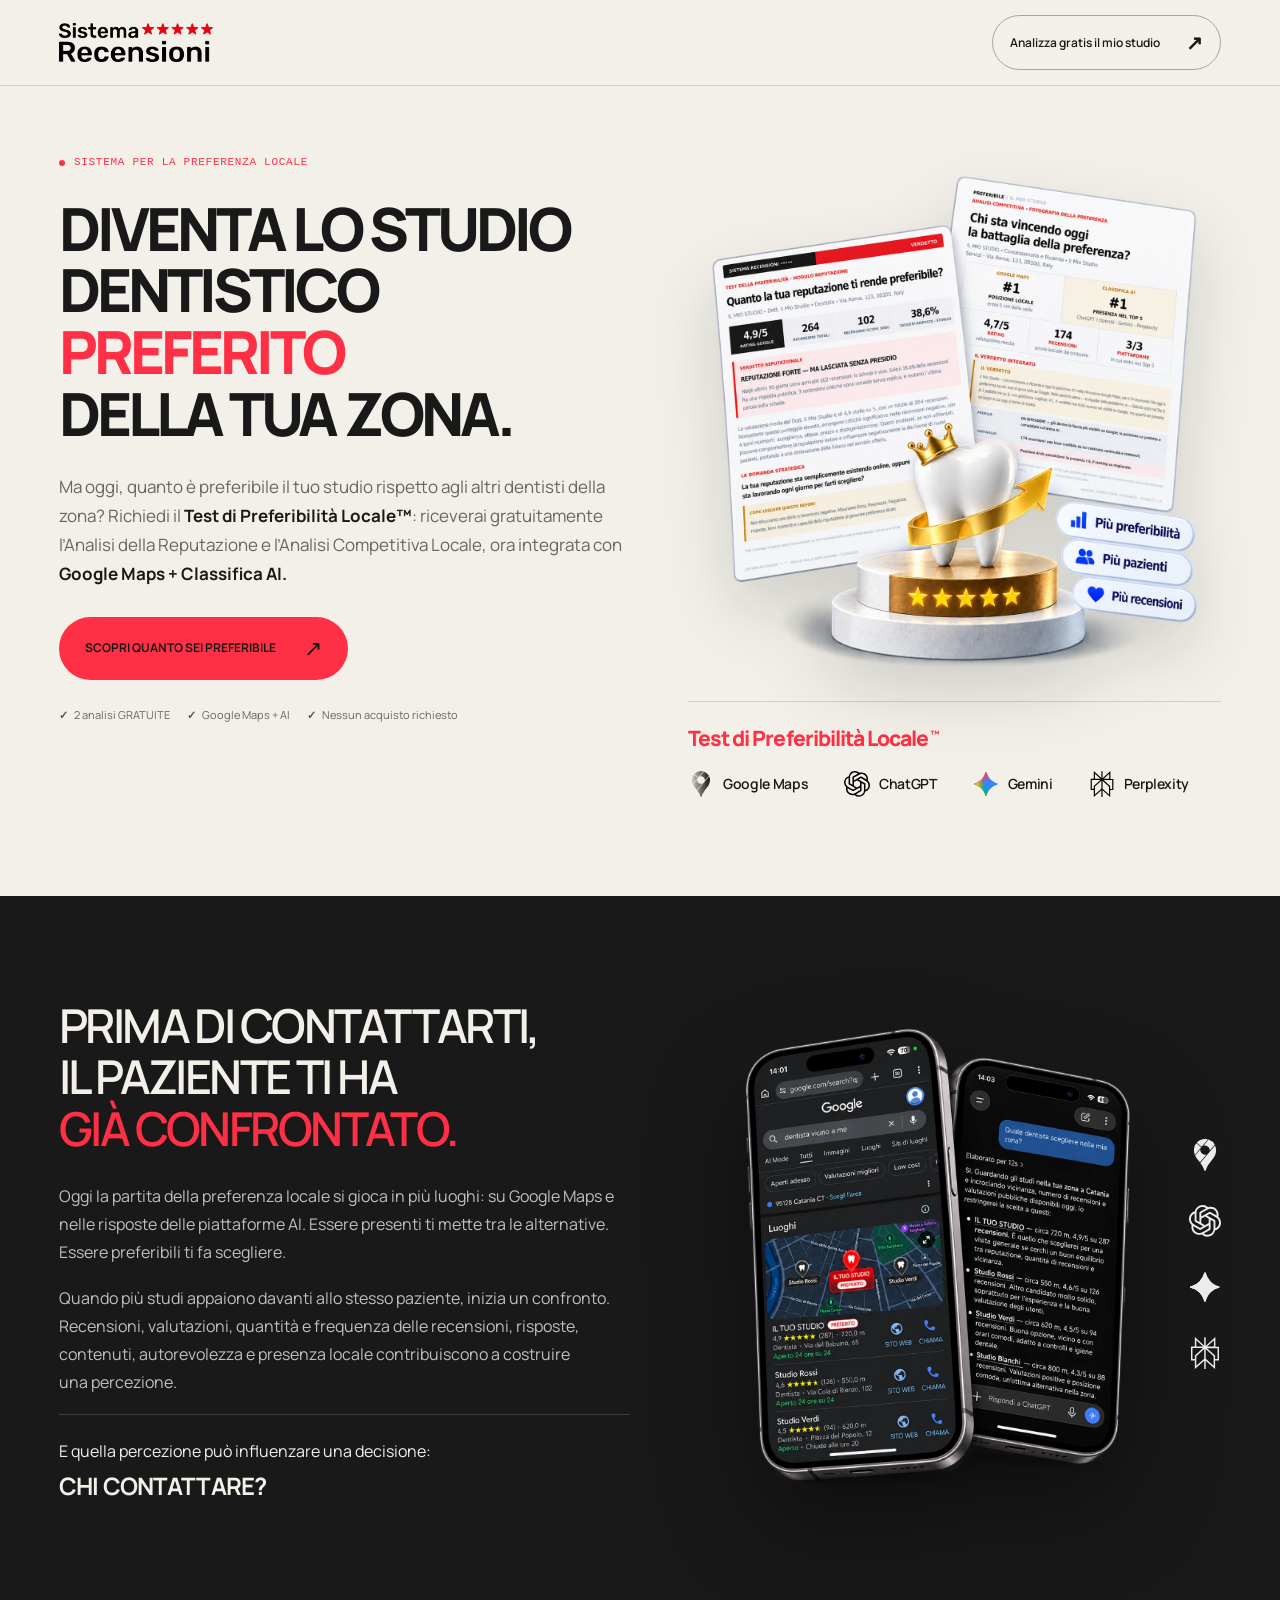
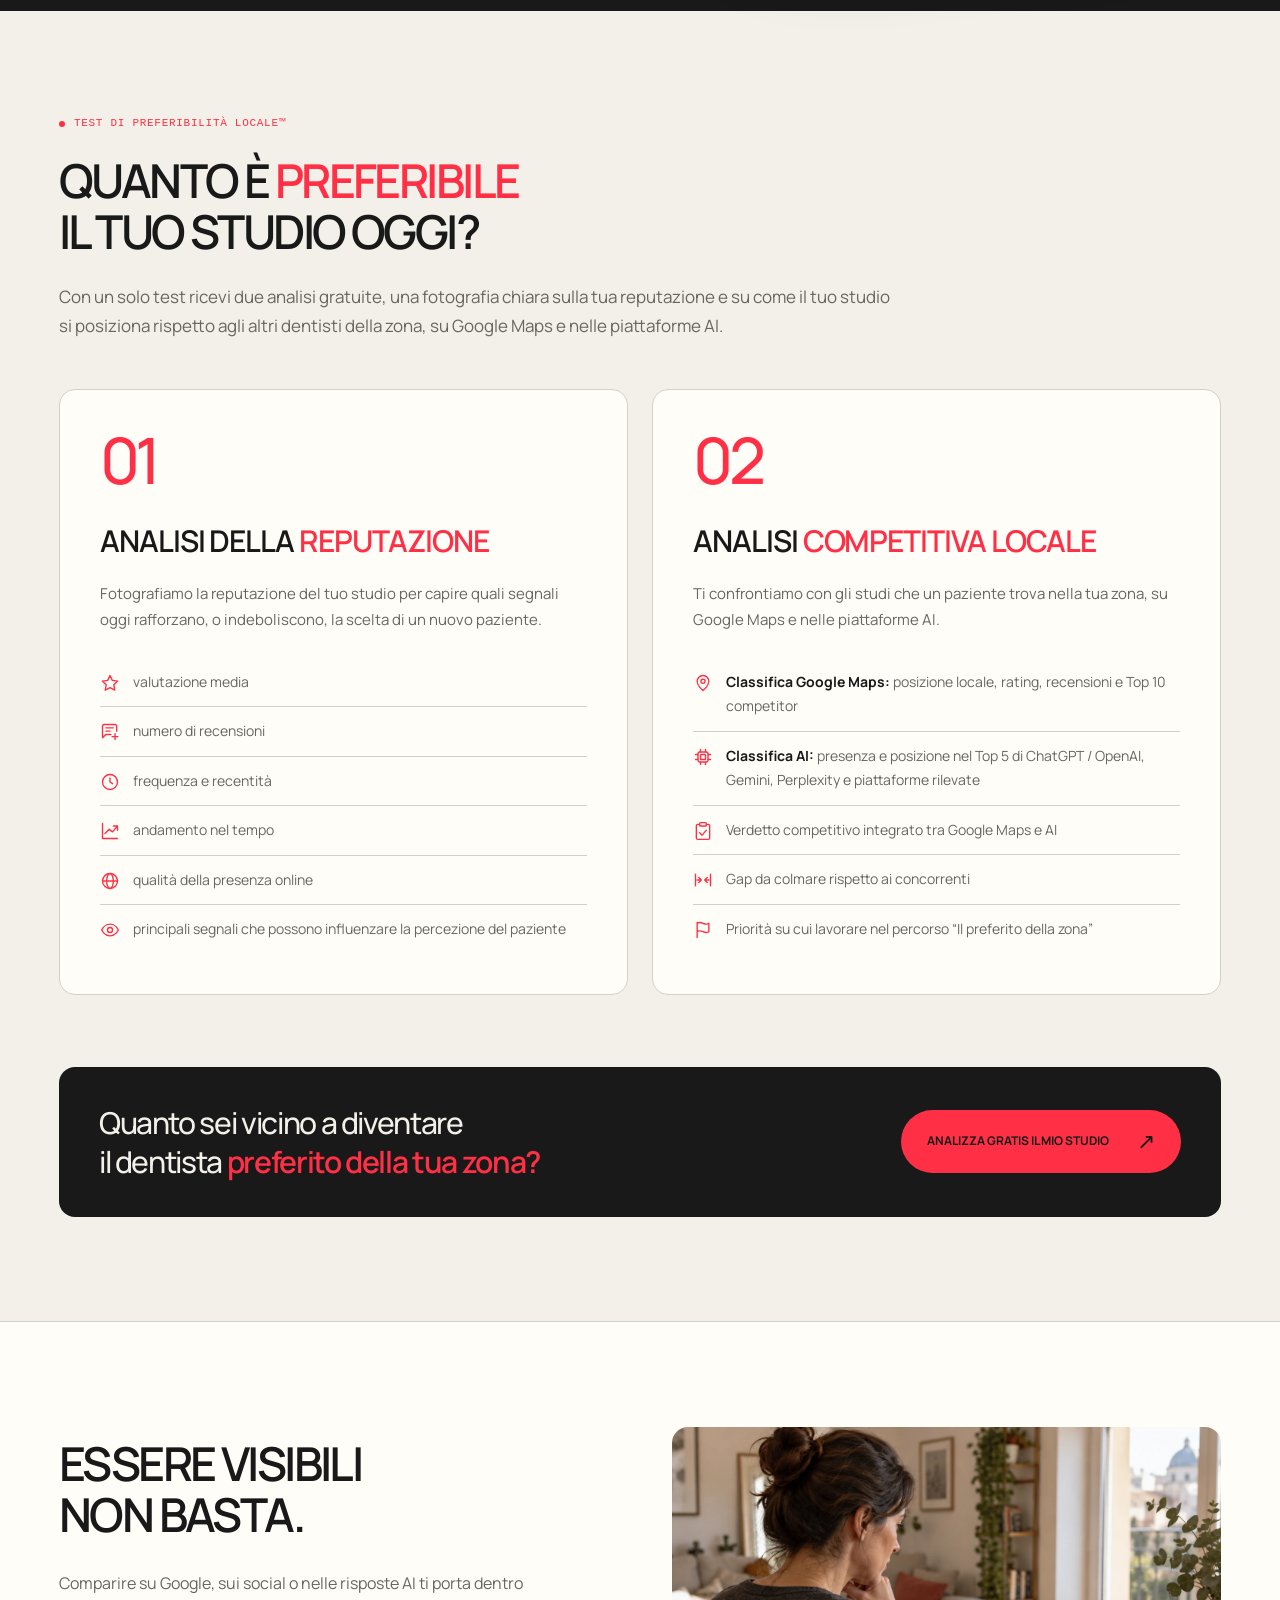
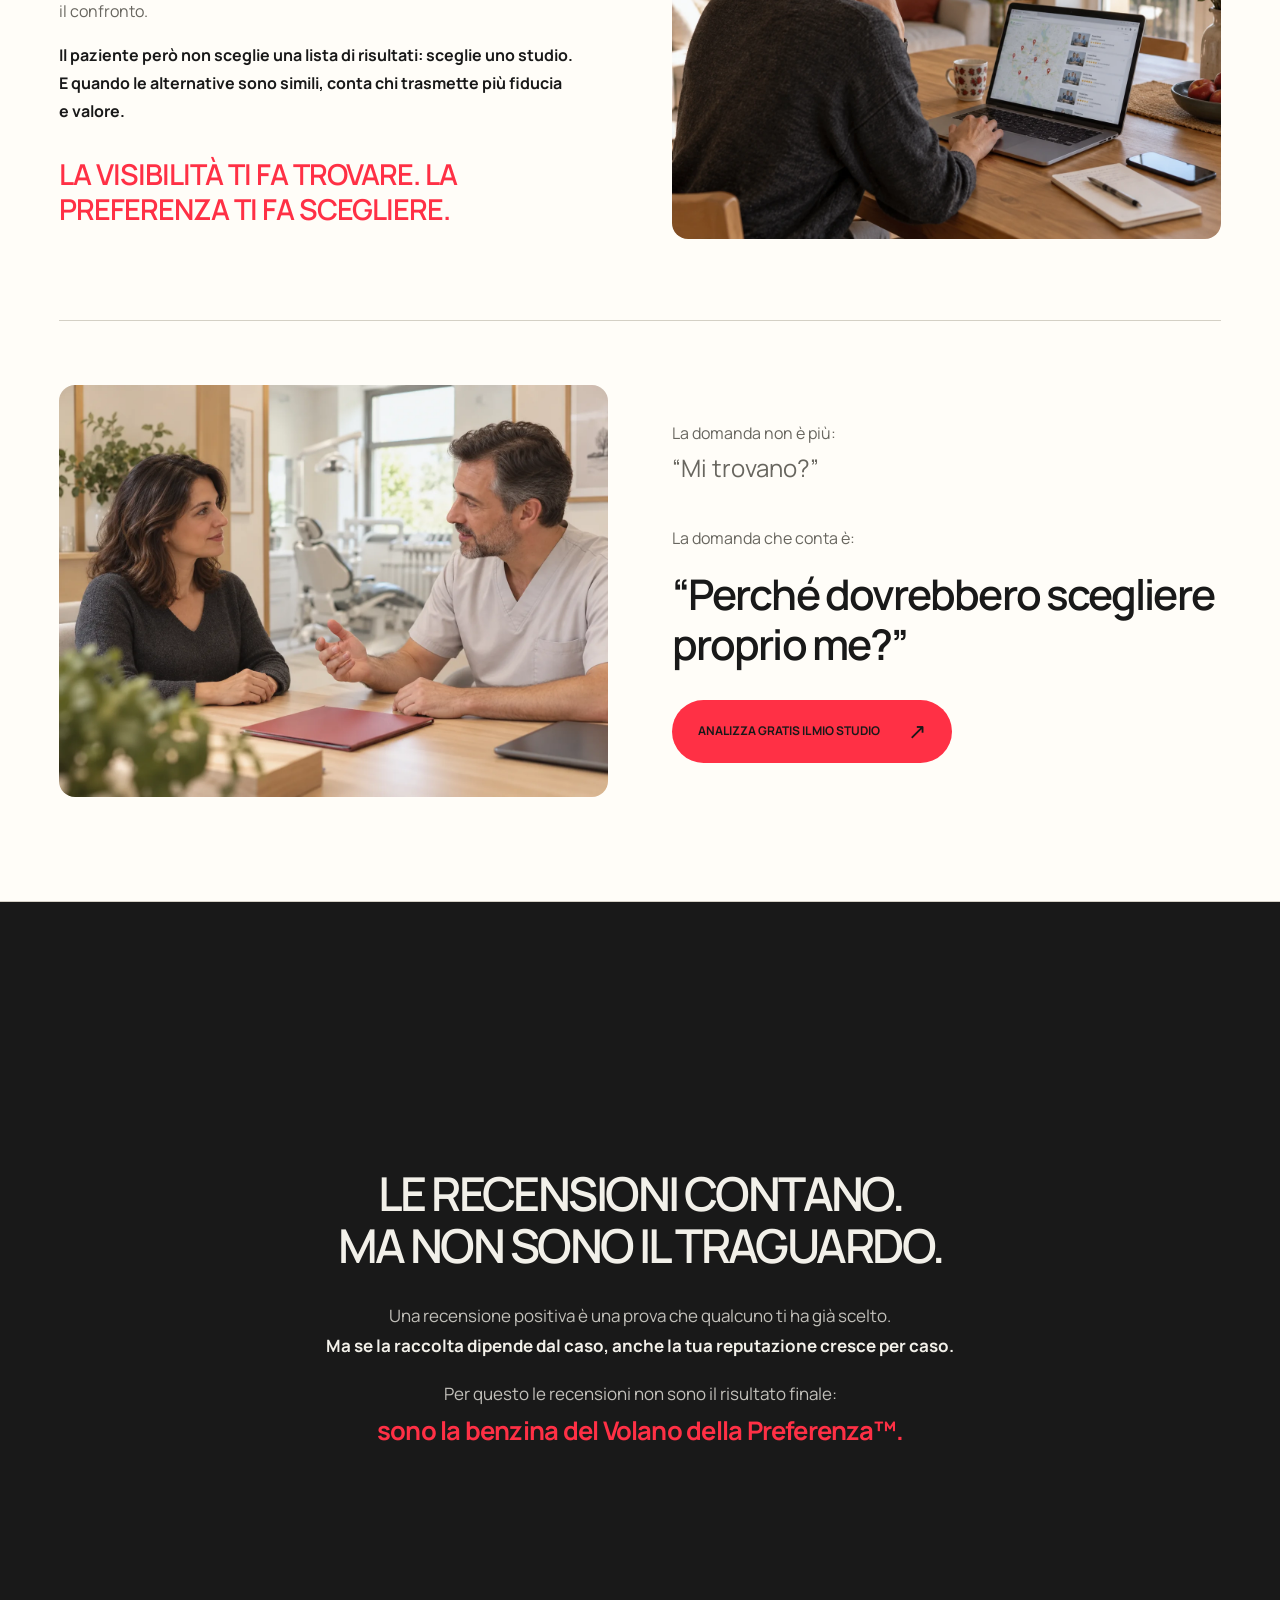
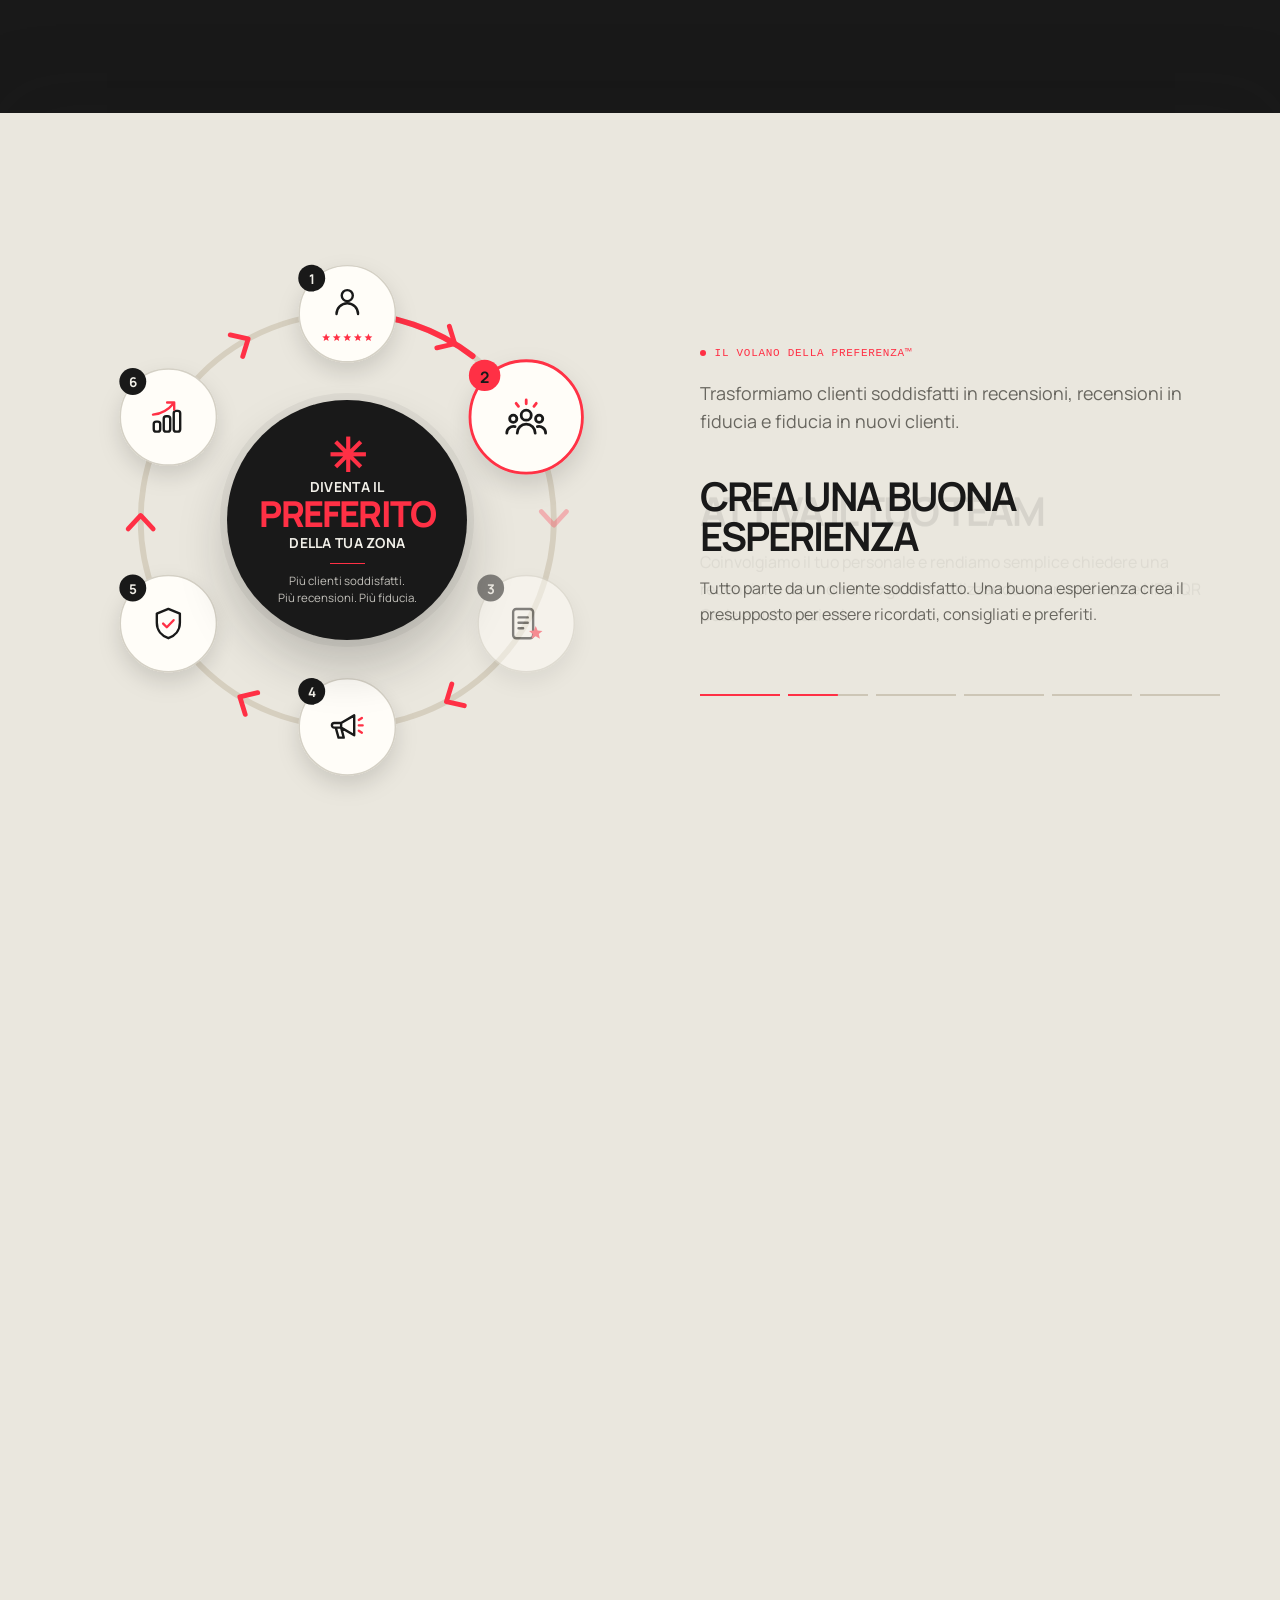
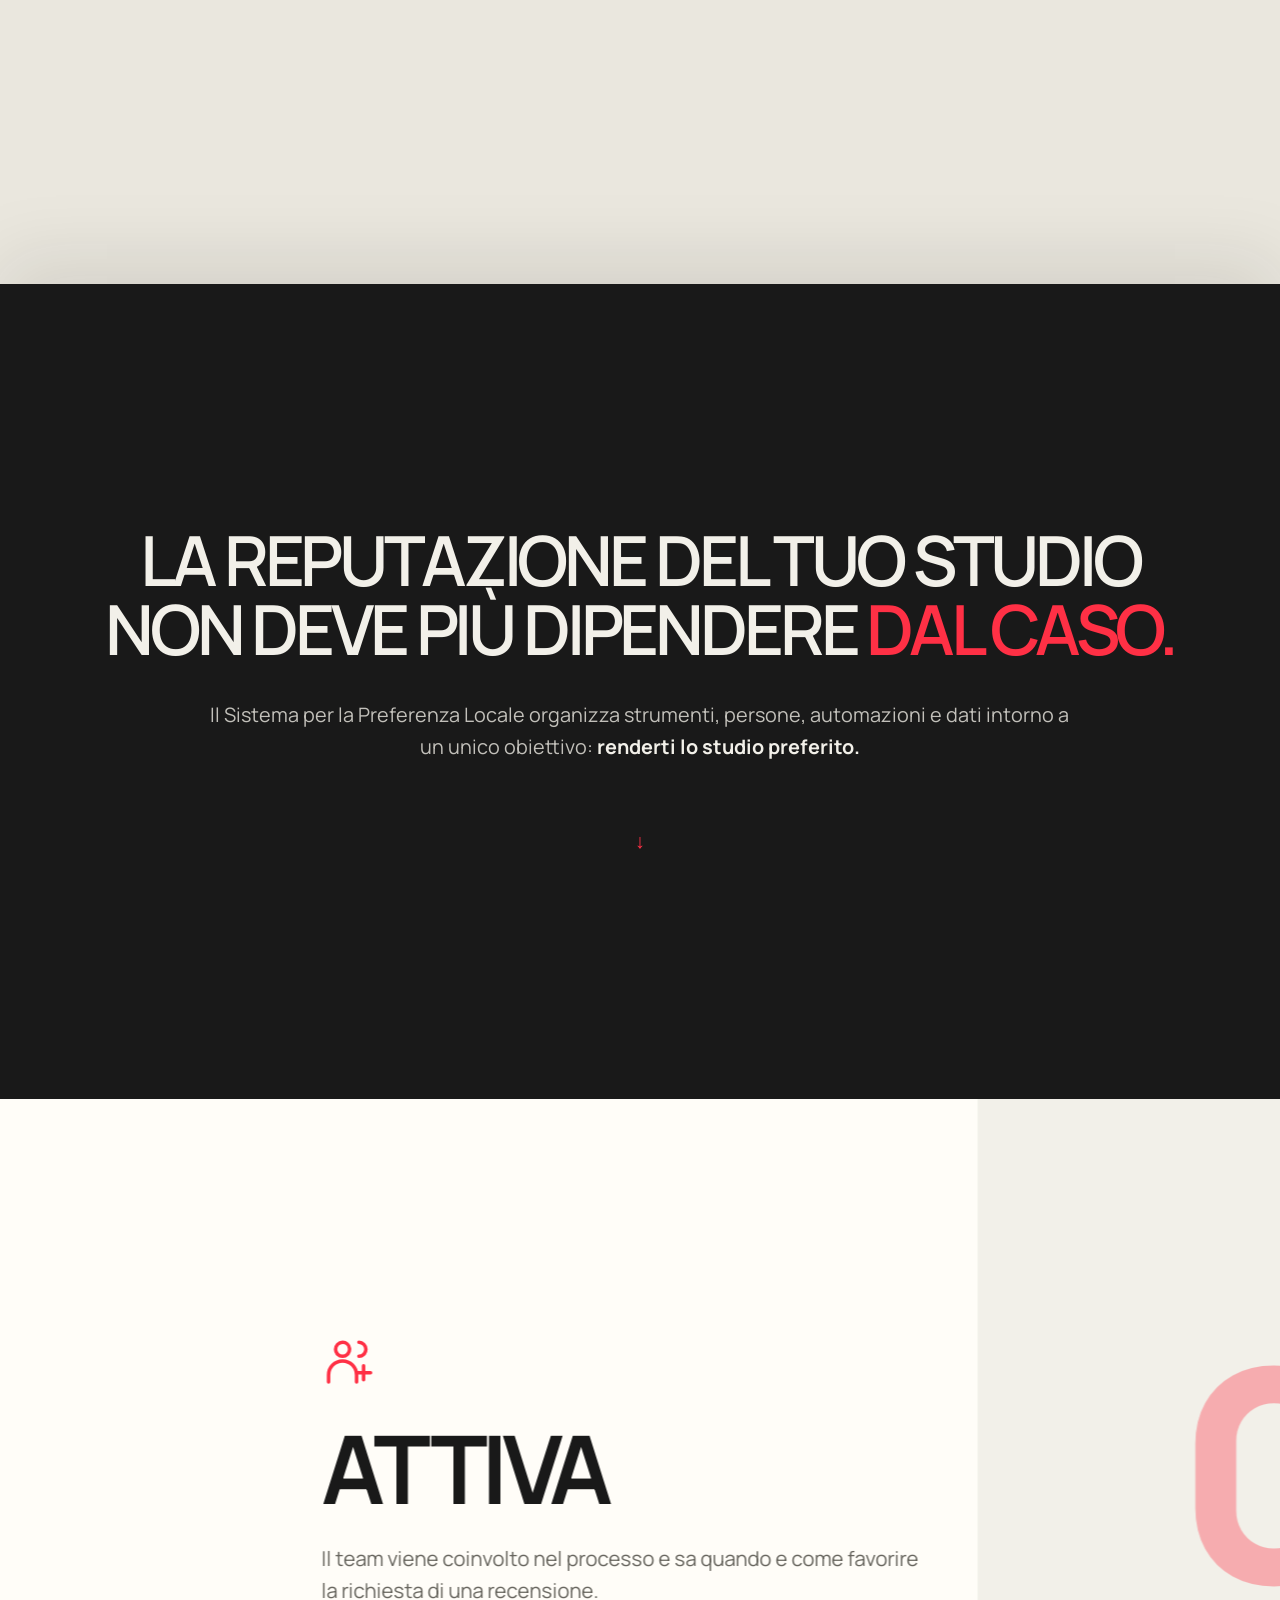
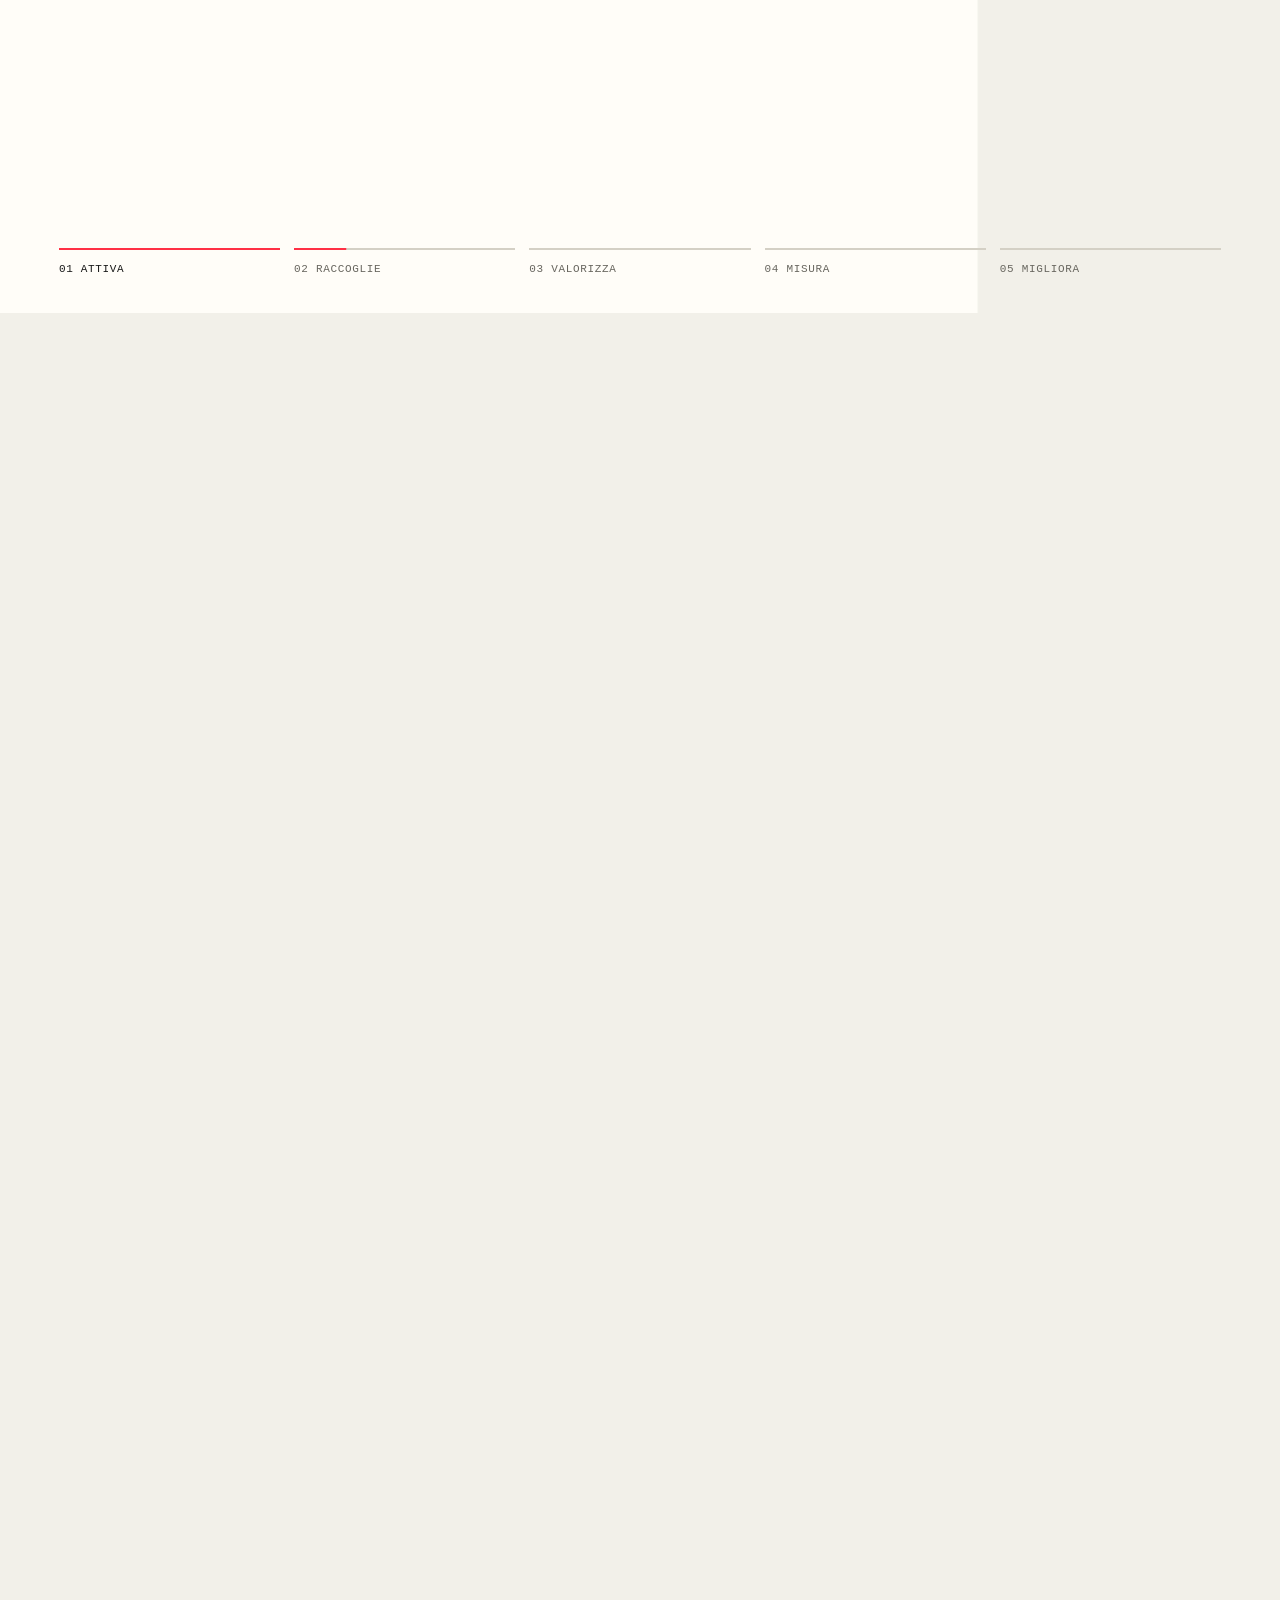
==== commit 7d7fb4f2: "feat: Cloudflare Turnstile sul form e messaggi per dominio non autorizzato Il widget si carica solo " ====
--- a/index.html
+++ b/index.html
@@ -235,10 +235,10 @@
     <section class="dashboard-section section" aria-labelledby="dashboard-title"><div class="wrap dashboard-grid"><div class="reveal"><h2 id="dashboard-title">Quello che conta diventa <span class="accent">misurabile.</span></h2><p>La dashboard di <strong>Sistema Recensioni 5 *****</strong> ti mostra cosa sta succedendo, cosa migliorare e come intervenire.</p><ul class="line-list"><li>Monitora come evolve la reputazione dello studio</li><li>Tieni sotto controllo crescita e continuità delle recensioni</li><li>Scopri cosa apprezzano i pazienti e cosa puoi migliorare</li><li>Misura il coinvolgimento e le performance del team</li><li>Confronta il tuo studio con i principali concorrenti della zona</li></ul></div><figure class="dashboard-media media-slot reveal"><img src="assets/dashboard.png" width="1536" height="1024" alt="Dashboard Sistema Recensioni su un monitor per lo Studio Dentistico Rossi: andamento di recensioni e valutazione media, posizionamento su Google Maps e AI e attività dell’Agente GEO" loading="lazy"></figure></div></section>
 
     <section class="section contact-section wrap" id="richiedi" aria-labelledby="richiedi-title"><div class="contact-grid"><div class="contact-copy"><p class="eyebrow"><span class="dot"></span>Test di Preferibilità Locale™</p><h2 id="richiedi-title">Scopri quanto sei <span class="accent">preferibile.</span></h2><p>Richiedi gratuitamente il Test di Preferibilità Locale™.<br>Noi analizziamo il tuo studio e ti inviamo le due analisi: <strong>Reputazione + Competitiva Locale con Google Maps e Classifica AI.</strong></p><ul class="benefits"><li>2 analisi GRATUITE</li><li>Google Maps + AI</li><li>Nessun acquisto richiesto</li></ul><span class="contact-star" aria-hidden="true">✳&#xFE0E;</span></div>
-      <form id="studio-form" data-api="https://staging.sistemarecensioni.it/api/v1/landing/eZ3AlcoxddCWelo8pbmB" novalidate><h3>Trova il tuo studio</h3><div class="field"><label class="field-label" for="studio">Nome dello studio (come appari su Google)</label><div class="combobox"><input id="studio" name="studio" placeholder="Cerca la tua attività su Google" autocomplete="off" required minlength="3" role="combobox" aria-autocomplete="list" aria-expanded="false" aria-controls="studio-suggerimenti" aria-describedby="studio-error"><input type="hidden" id="place-id" name="place_id"><ul class="suggestions" id="studio-suggerimenti" role="listbox" aria-label="Studi trovati su Google" hidden></ul></div><small class="field-error" id="studio-error"></small></div><div class="form-pair"><label class="field" for="nome"><span>Nome</span><input id="nome" name="nome" placeholder="Il tuo nome" autocomplete="given-name" required aria-describedby="nome-error"><small class="field-error" id="nome-error"></small></label><label class="field" for="cognome"><span>Cognome</span><input id="cognome" name="cognome" placeholder="Il tuo cognome" autocomplete="family-name" required aria-describedby="cognome-error"><small class="field-error" id="cognome-error"></small></label></div><div class="form-trap" aria-hidden="true"><label for="nota-interna">Lascia vuoto questo campo</label><input id="nota-interna" name="nota_interna" tabindex="-1" autocomplete="off"></div><div class="form-pair"><label class="field" for="email"><span>Email</span><input id="email" name="email" type="email" placeholder="nome@studio.it" autocomplete="email" required aria-describedby="email-error"><small class="field-error" id="email-error"></small></label><label class="field" for="telefono"><span>Telefono</span><input id="telefono" name="telefono" type="tel" placeholder="+39 …" autocomplete="tel" required aria-describedby="telefono-error"><small class="field-error" id="telefono-error"></small></label></div>
+      <form id="studio-form" data-api="https://staging.sistemarecensioni.it/api/v1/landing/eZ3AlcoxddCWelo8pbmB" data-turnstile-sitekey="" novalidate><h3>Trova il tuo studio</h3><div class="field"><label class="field-label" for="studio">Nome dello studio (come appari su Google)</label><div class="combobox"><input id="studio" name="studio" placeholder="Cerca la tua attività su Google" autocomplete="off" required minlength="3" role="combobox" aria-autocomplete="list" aria-expanded="false" aria-controls="studio-suggerimenti" aria-describedby="studio-error"><input type="hidden" id="place-id" name="place_id"><ul class="suggestions" id="studio-suggerimenti" role="listbox" aria-label="Studi trovati su Google" hidden></ul></div><small class="field-error" id="studio-error"></small></div><div class="form-pair"><label class="field" for="nome"><span>Nome</span><input id="nome" name="nome" placeholder="Il tuo nome" autocomplete="given-name" required aria-describedby="nome-error"><small class="field-error" id="nome-error"></small></label><label class="field" for="cognome"><span>Cognome</span><input id="cognome" name="cognome" placeholder="Il tuo cognome" autocomplete="family-name" required aria-describedby="cognome-error"><small class="field-error" id="cognome-error"></small></label></div><div class="form-trap" aria-hidden="true"><label for="nota-interna">Lascia vuoto questo campo</label><input id="nota-interna" name="nota_interna" tabindex="-1" autocomplete="off"></div><div class="form-pair"><label class="field" for="email"><span>Email</span><input id="email" name="email" type="email" placeholder="nome@studio.it" autocomplete="email" required aria-describedby="email-error"><small class="field-error" id="email-error"></small></label><label class="field" for="telefono"><span>Telefono</span><input id="telefono" name="telefono" type="tel" placeholder="+39 …" autocomplete="tel" required aria-describedby="telefono-error"><small class="field-error" id="telefono-error"></small></label></div>
       <fieldset><legend>Dove vuoi essere il preferito?</legend><div class="choice-row"><label class="choice-tile"><input type="radio" name="zona" value="quartiere" required><svg viewBox="0 0 24 24" aria-hidden="true" focusable="false"><path d="M19 10c0 5-7 11-7 11S5 15 5 10a7 7 0 1 1 14 0Z"/><circle cx="12" cy="10" r="2.5"/></svg><span>Quartiere</span></label><label class="choice-tile"><input type="radio" name="zona" value="citta"><svg viewBox="0 0 24 24" aria-hidden="true" focusable="false"><path d="M3 21h18M5 21V8l6-3v16M11 21V10l8 3v8M8 10v.01M8 13v.01M8 16v.01M14 15v.01M14 18v.01M17 15v.01M17 18v.01"/></svg><span>Città</span></label><label class="choice-tile"><input type="radio" name="zona" value="provincia"><svg viewBox="0 0 24 24" aria-hidden="true" focusable="false"><path d="m9 4-6 2v14l6-2 6 2 6-2V4l-6 2-6-2ZM9 4v14M15 6v14"/></svg><span>Provincia</span></label></div><small class="field-error" id="zona-error"></small></fieldset>
       <fieldset><legend>Priorità nei prossimi 12 mesi</legend><div class="priority-list"><label><input type="checkbox" name="priorita" value="Aumentare nuovi pazienti"> Aumentare nuovi pazienti</label><label><input type="checkbox" name="priorita" value="Migliorare reputazione e recensioni"> Migliorare reputazione e recensioni</label><label><input type="checkbox" name="priorita" value="Rafforzare la presenza locale"> Rafforzare la presenza locale</label><label><input type="checkbox" name="priorita" value="Superare concorrenti diretti"> Superare concorrenti diretti</label></div></fieldset>
-      <button class="btn btn-primary" type="submit">Richiedi Gratis il Test di Preferibilità Locale™ <span aria-hidden="true">↗</span></button><p id="form-status" role="status" aria-live="polite"></p></form>
+      <div class="turnstile-slot" id="turnstile-slot"></div><button class="btn btn-primary" type="submit">Richiedi Gratis il Test di Preferibilità Locale™ <span aria-hidden="true">↗</span></button><p id="form-status" role="status" aria-live="polite"></p></form>
     </div></section>
   </main>
   <footer><div class="wrap footer-inner"><a class="brand" href="#inizio" aria-label="Sistema Recensioni, torna all'inizio"><img src="assets/logo-sistema-recensioni.png" width="991" height="256" alt="Sistema Recensioni"></a><p class="mono">Sistema per la Preferenza Locale</p><a href="#inizio" class="back-top">Torna all’inizio <span aria-hidden="true">↑</span></a></div></footer>
--- a/styles.css
+++ b/styles.css
@@ -281,4 +281,6 @@
 .suggestions .suggestion-note{cursor:default;color:var(--muted)}
 .form-trap{position:absolute;left:-10000px;width:1px;height:1px;overflow:hidden}
 #studio-form>.btn:disabled{opacity:.65;cursor:progress;transform:none}
+.turnstile-slot{display:flex;justify-content:center}
+.turnstile-slot iframe{margin-bottom:16px}
 @media(min-width:801px) and (max-height:770px){#studio-form .field>.field-label{margin-bottom:5px}}
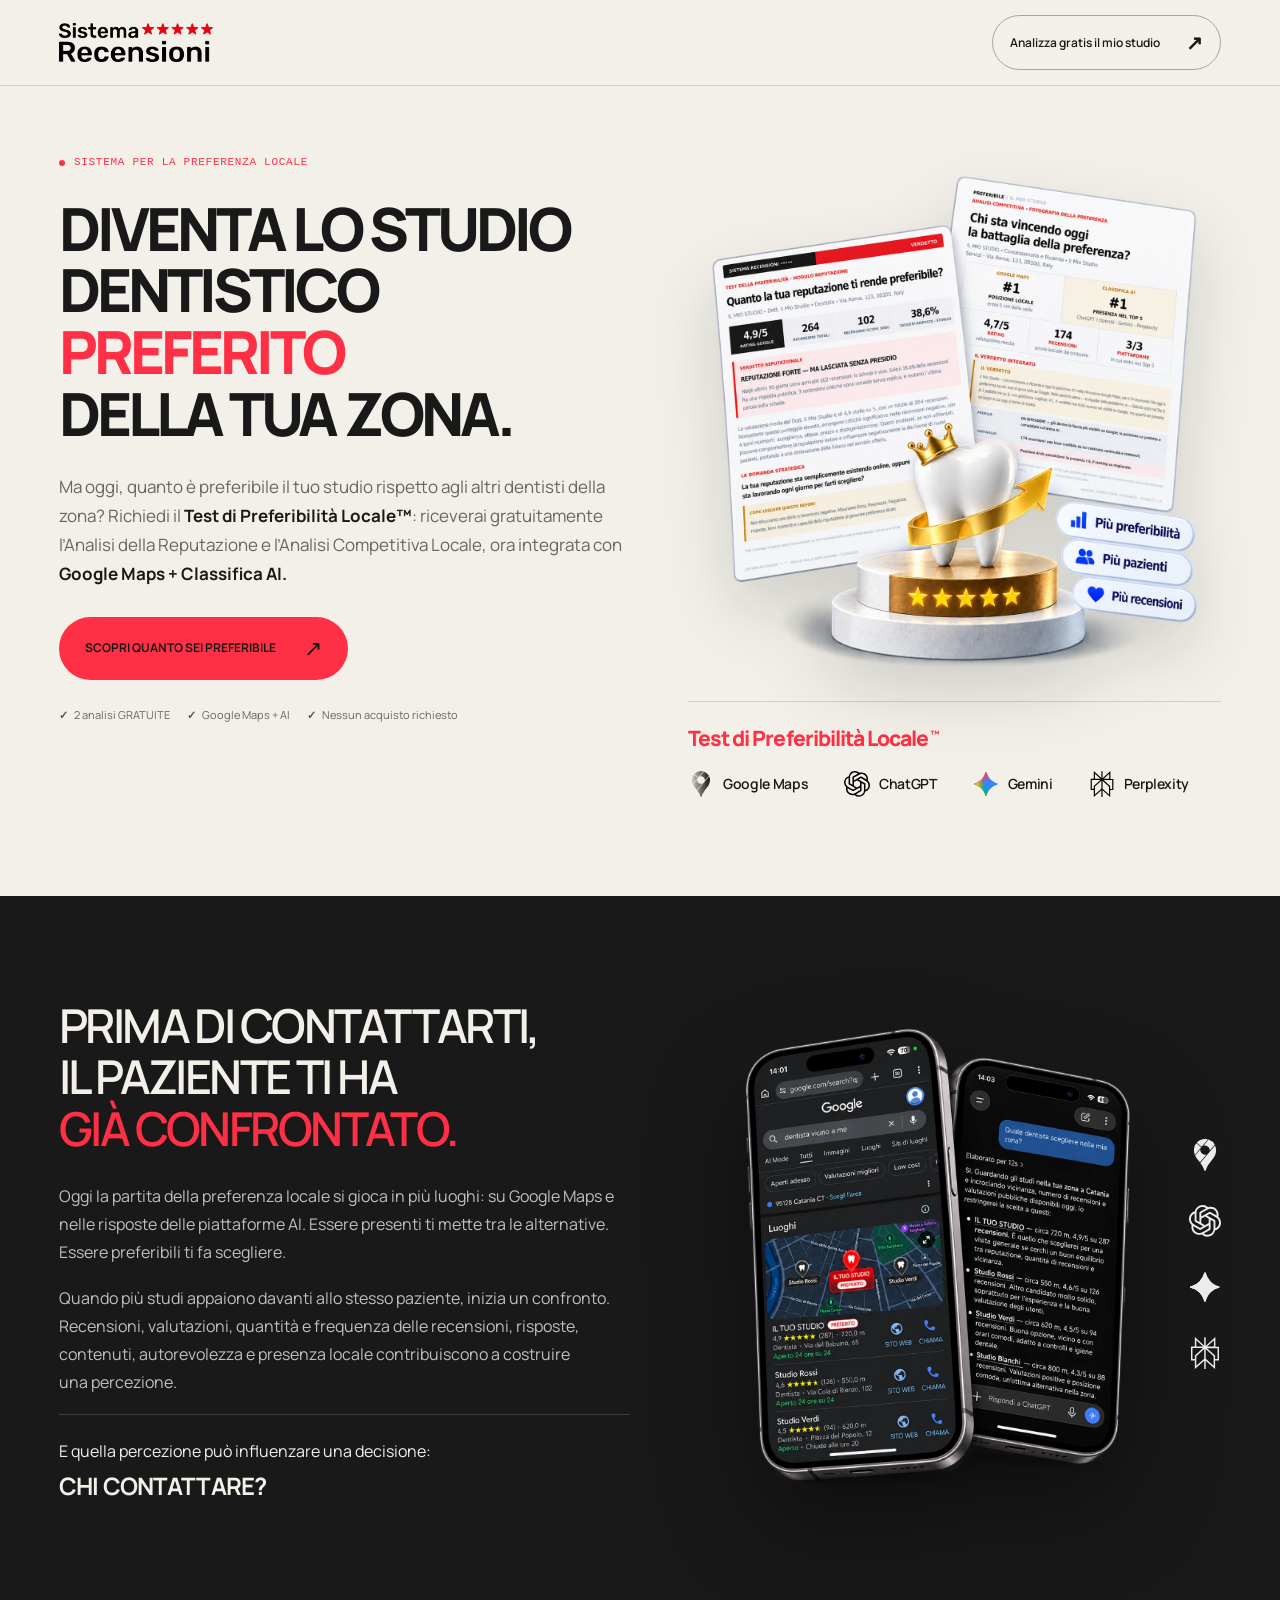
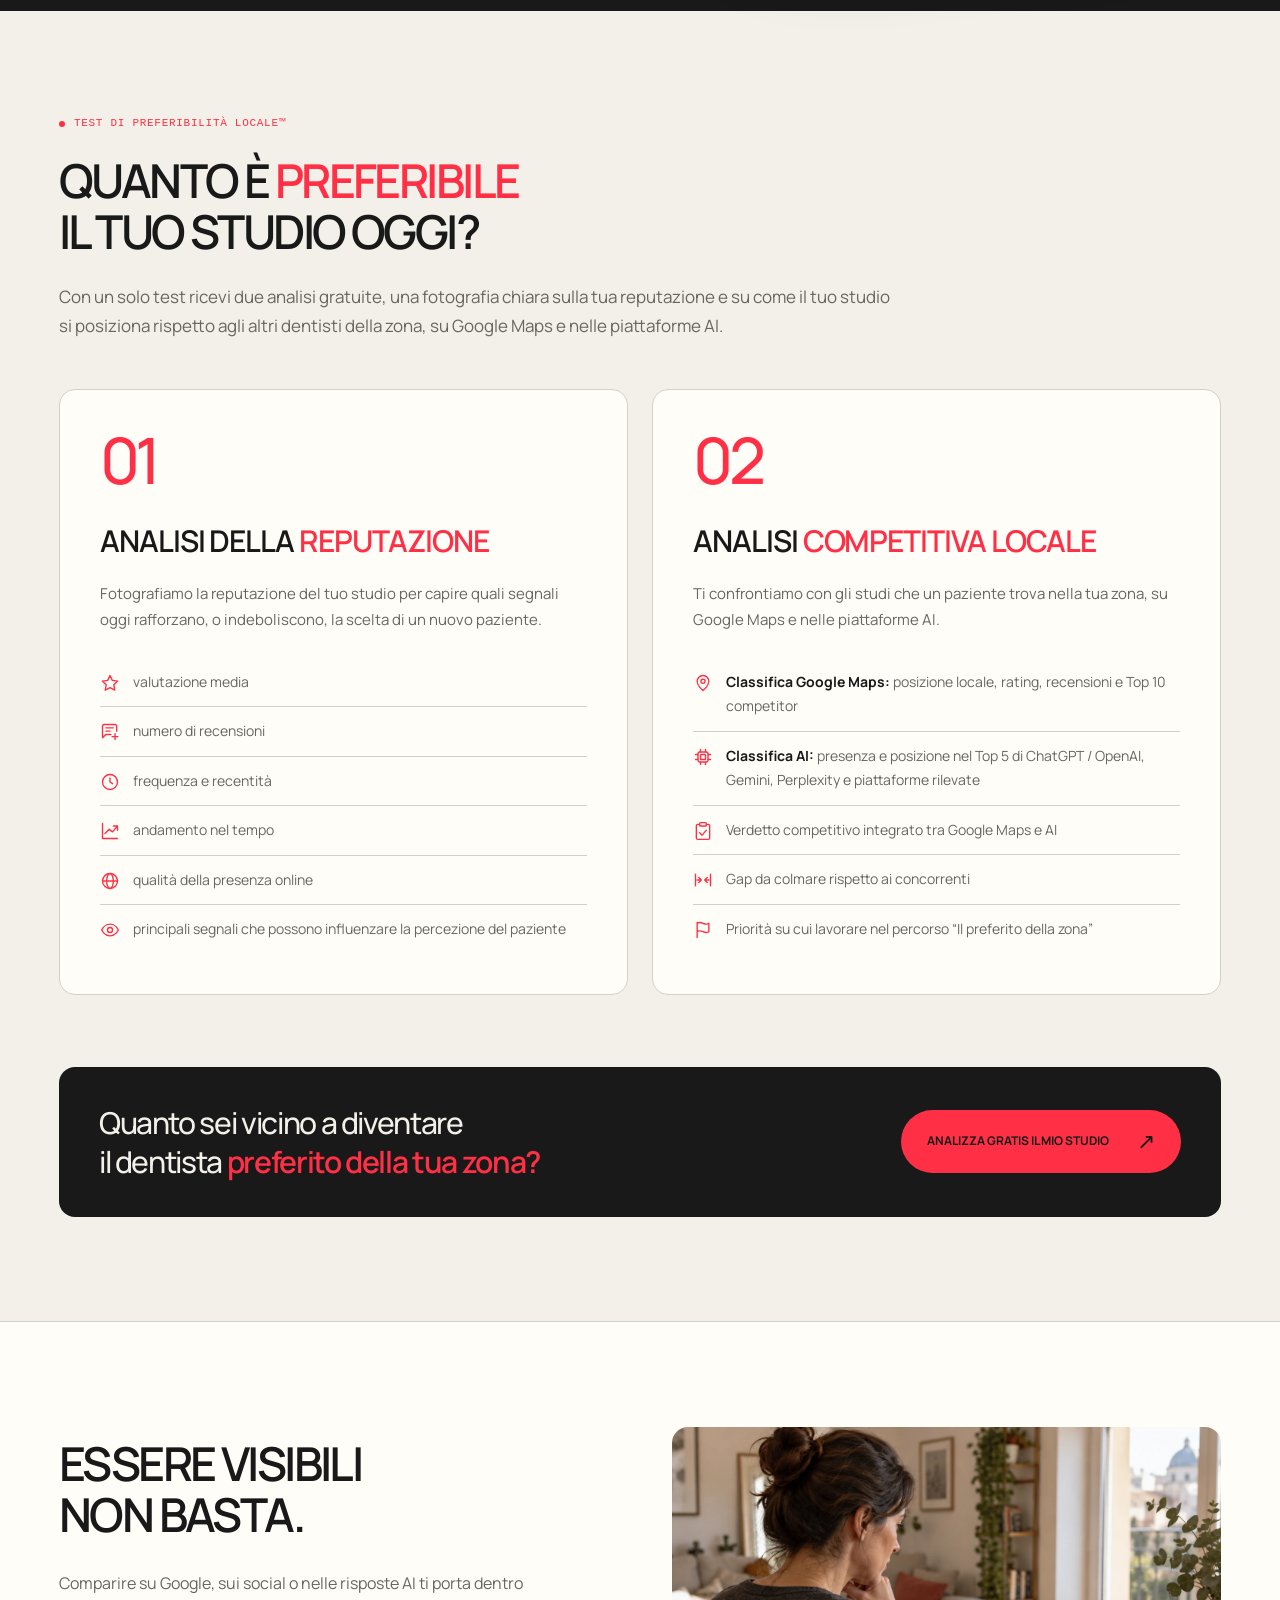
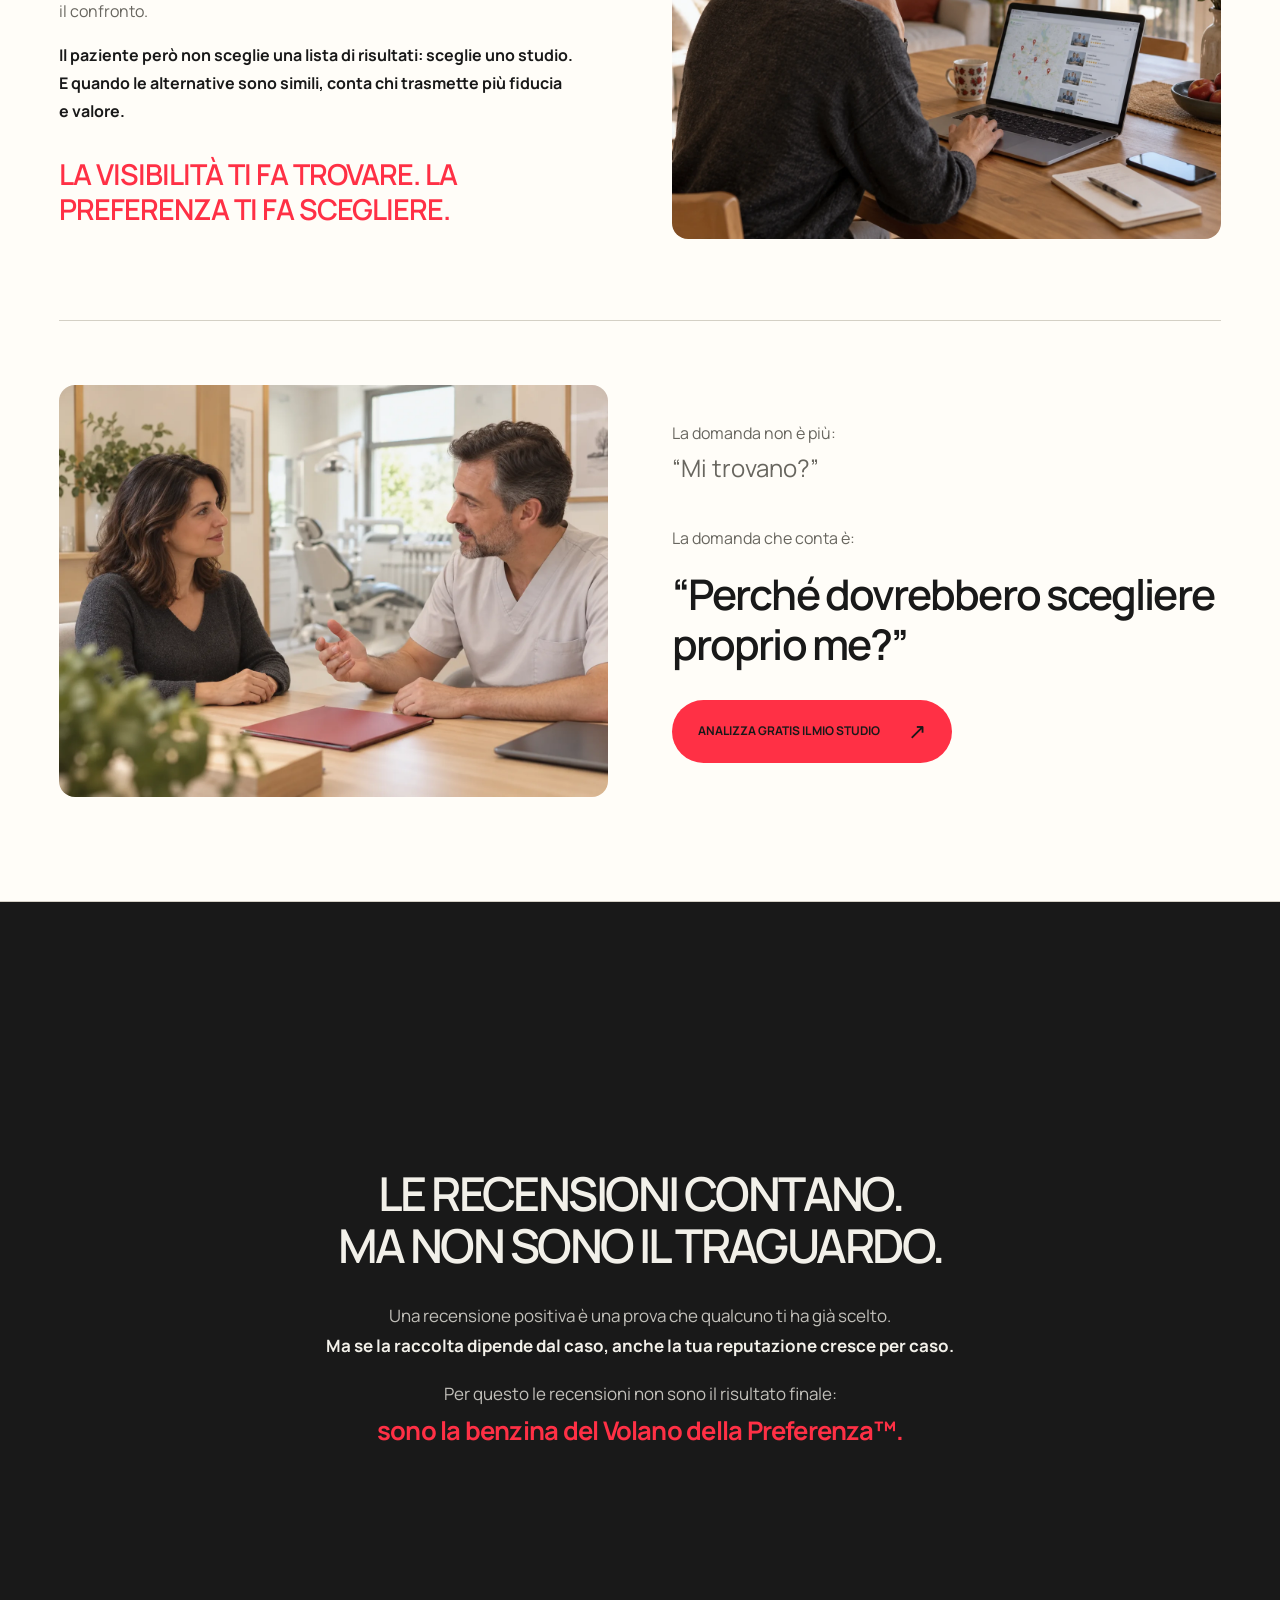
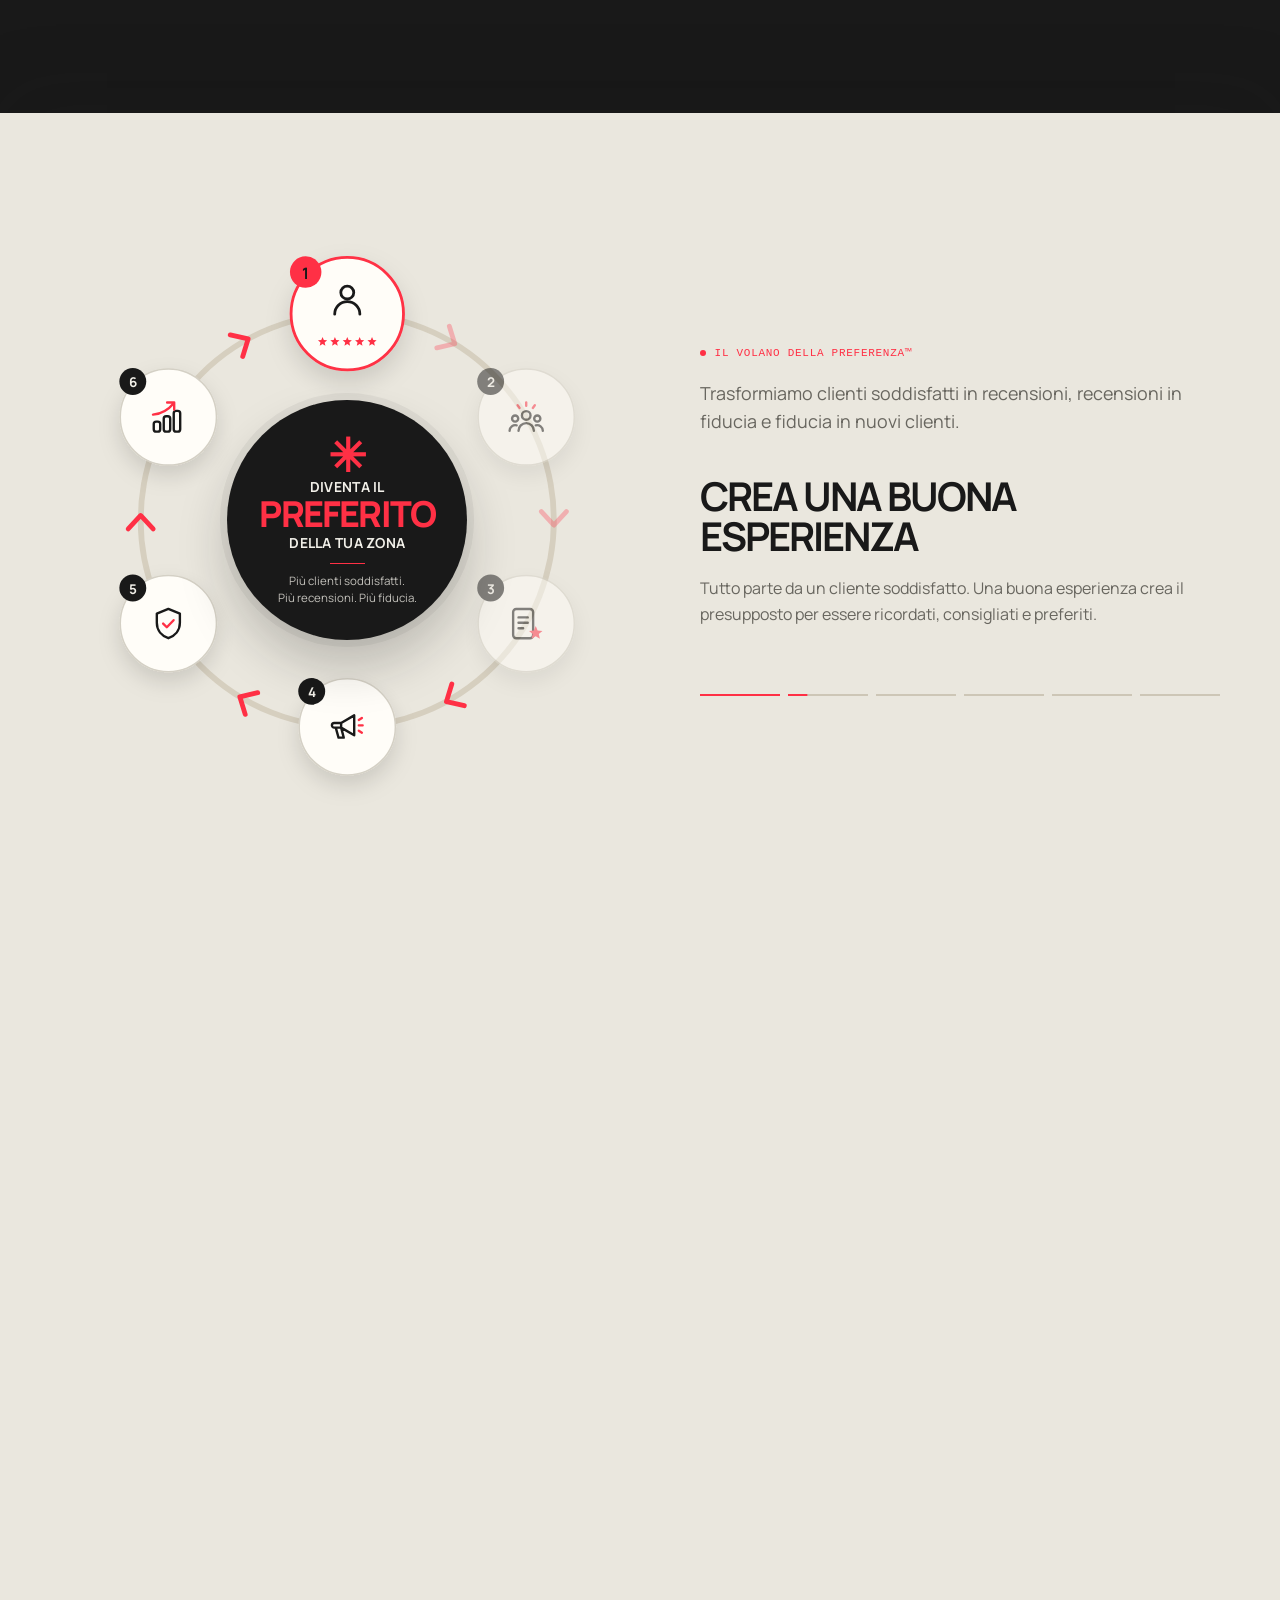
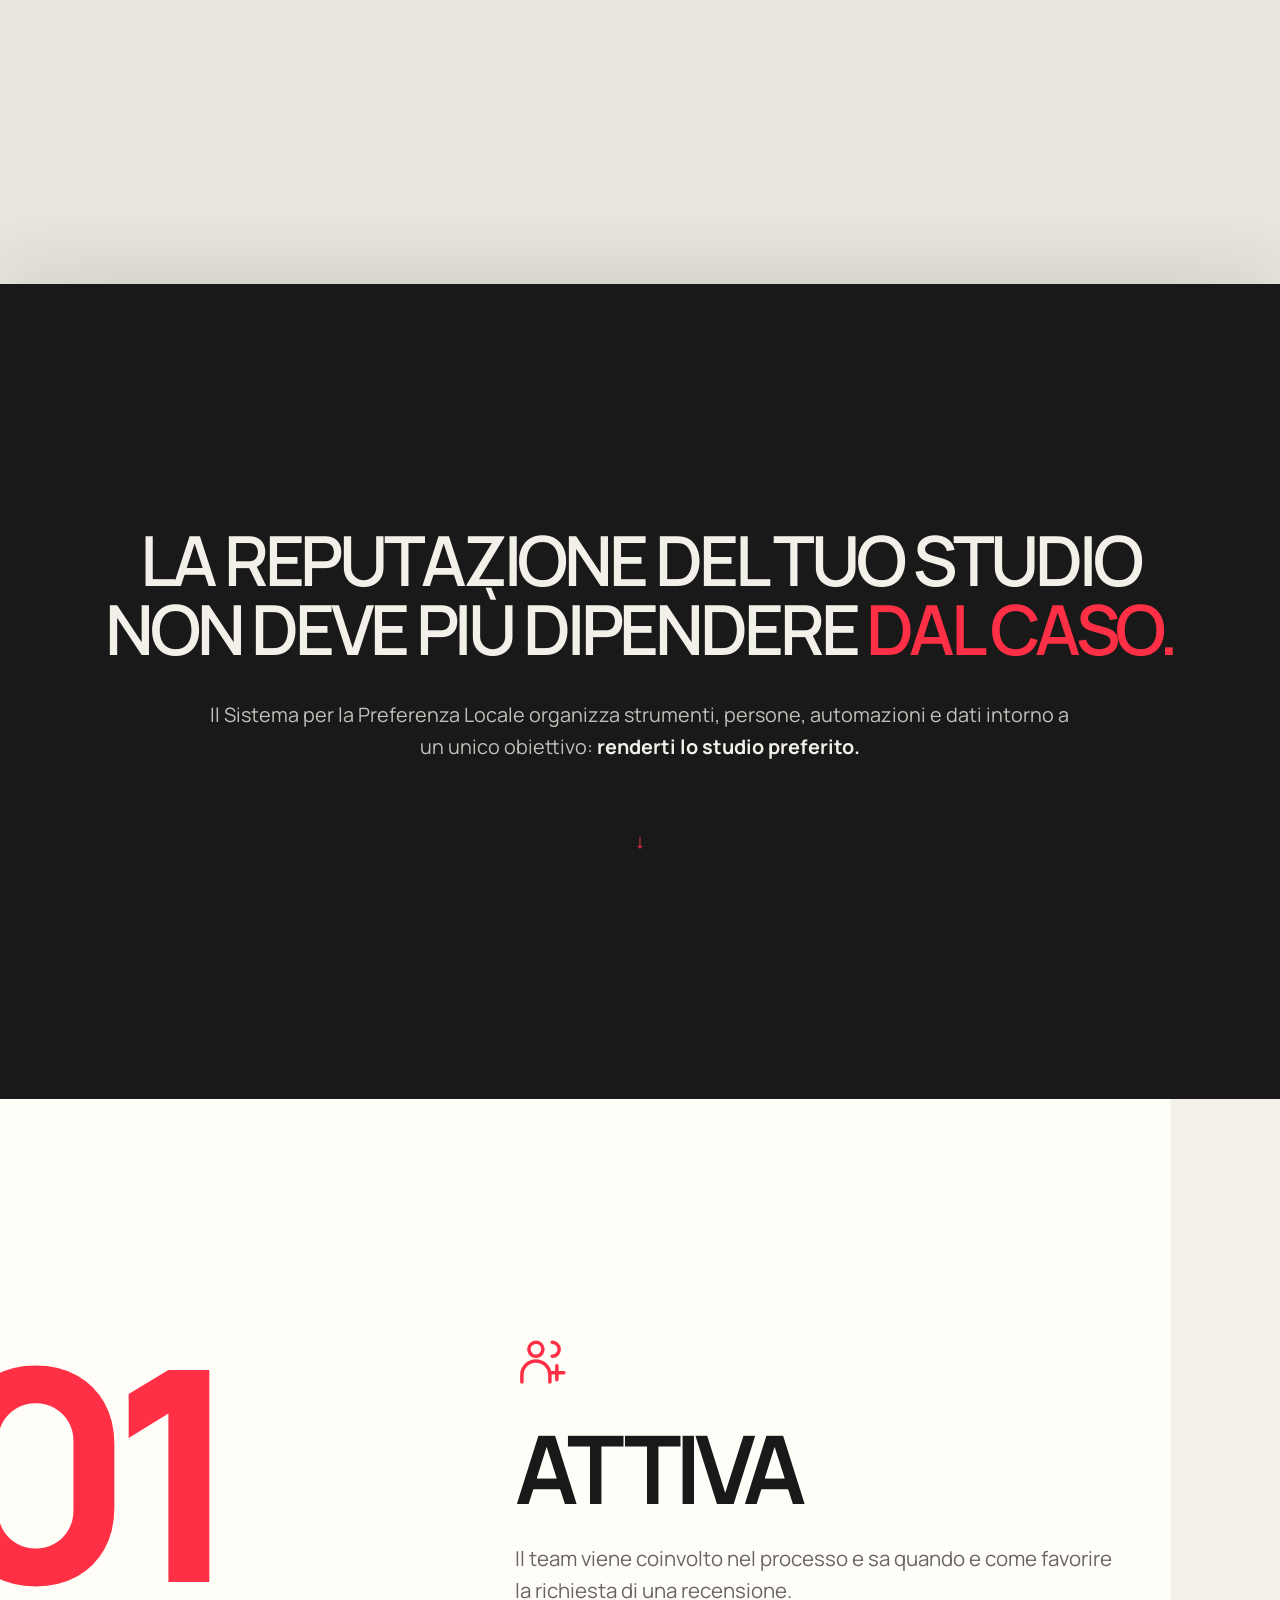
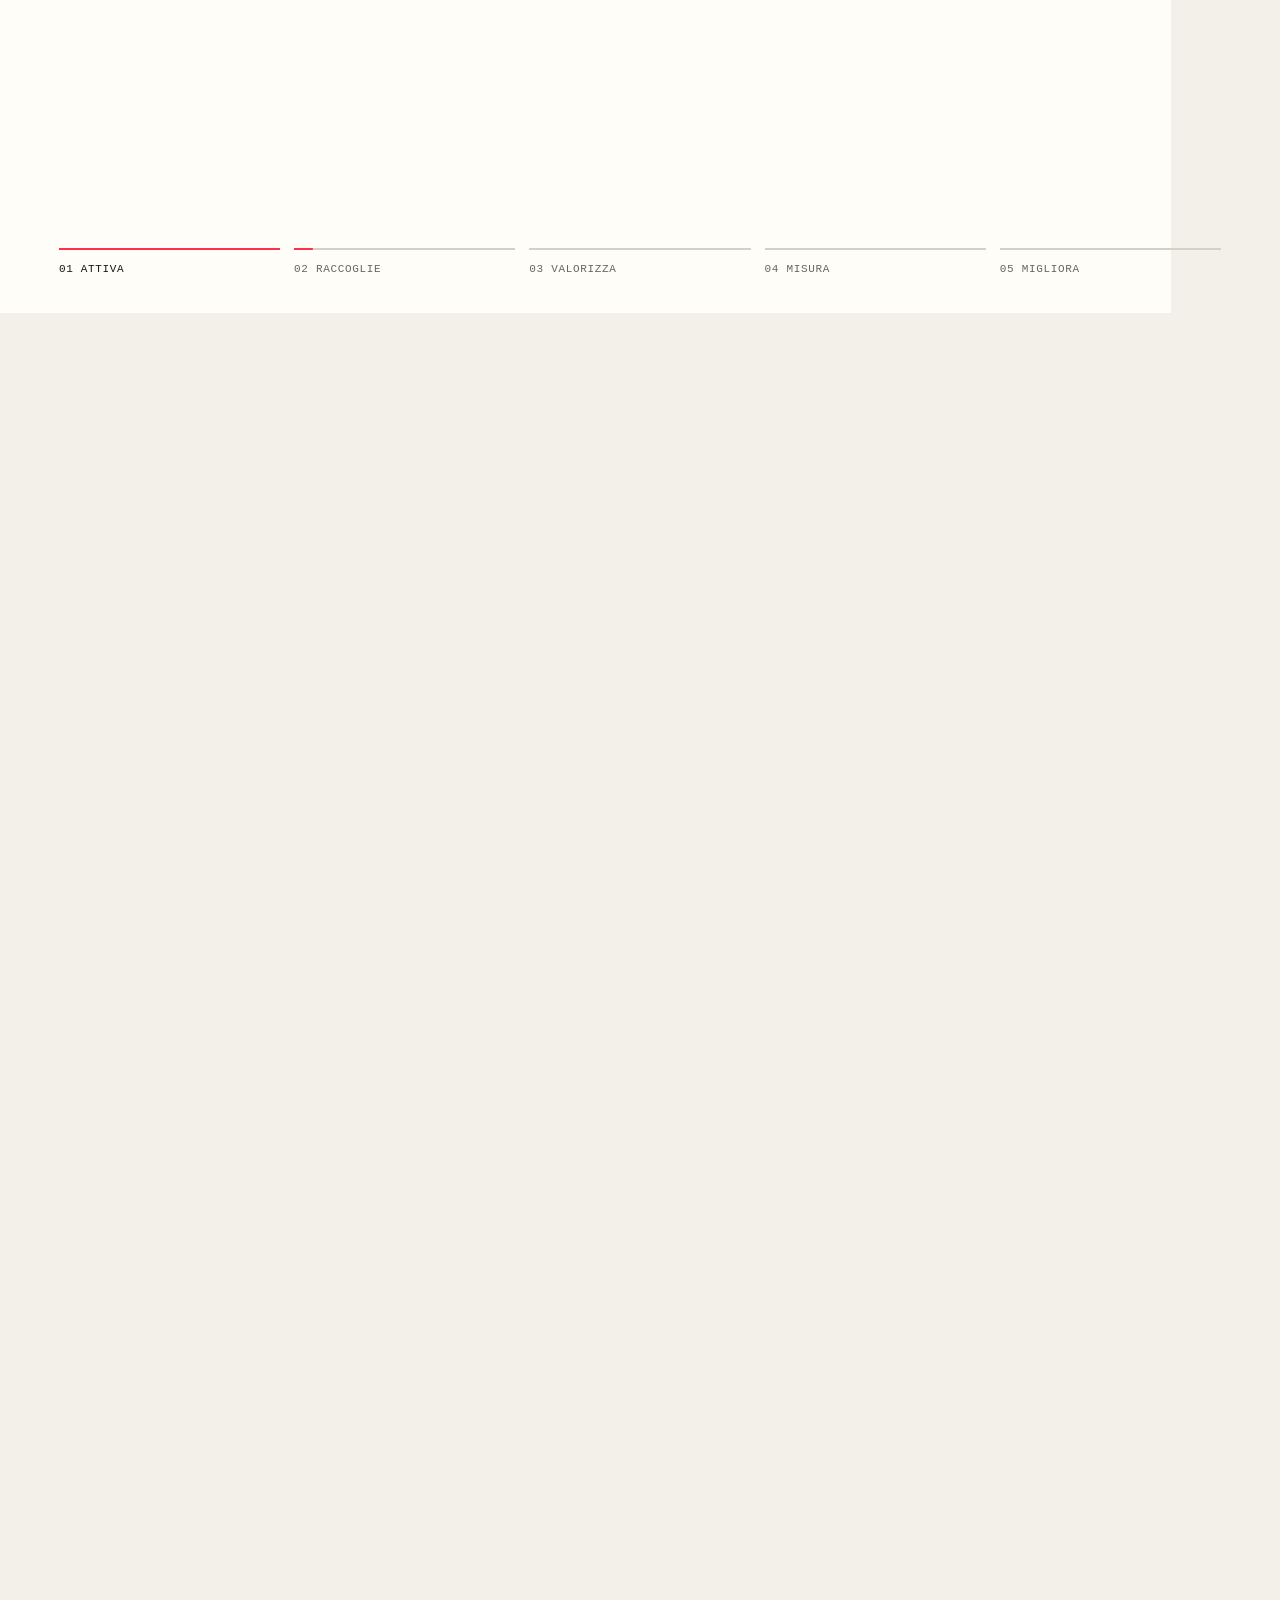
==== commit 2ad4694a: "chore: site key Turnstile di test per le prove in locale Co-Authored-By: Claude Opus 5 (1M context) " ====
--- a/index.html
+++ b/index.html
@@ -235,7 +235,7 @@
     <section class="dashboard-section section" aria-labelledby="dashboard-title"><div class="wrap dashboard-grid"><div class="reveal"><h2 id="dashboard-title">Quello che conta diventa <span class="accent">misurabile.</span></h2><p>La dashboard di <strong>Sistema Recensioni 5 *****</strong> ti mostra cosa sta succedendo, cosa migliorare e come intervenire.</p><ul class="line-list"><li>Monitora come evolve la reputazione dello studio</li><li>Tieni sotto controllo crescita e continuità delle recensioni</li><li>Scopri cosa apprezzano i pazienti e cosa puoi migliorare</li><li>Misura il coinvolgimento e le performance del team</li><li>Confronta il tuo studio con i principali concorrenti della zona</li></ul></div><figure class="dashboard-media media-slot reveal"><img src="assets/dashboard.png" width="1536" height="1024" alt="Dashboard Sistema Recensioni su un monitor per lo Studio Dentistico Rossi: andamento di recensioni e valutazione media, posizionamento su Google Maps e AI e attività dell’Agente GEO" loading="lazy"></figure></div></section>
 
     <section class="section contact-section wrap" id="richiedi" aria-labelledby="richiedi-title"><div class="contact-grid"><div class="contact-copy"><p class="eyebrow"><span class="dot"></span>Test di Preferibilità Locale™</p><h2 id="richiedi-title">Scopri quanto sei <span class="accent">preferibile.</span></h2><p>Richiedi gratuitamente il Test di Preferibilità Locale™.<br>Noi analizziamo il tuo studio e ti inviamo le due analisi: <strong>Reputazione + Competitiva Locale con Google Maps e Classifica AI.</strong></p><ul class="benefits"><li>2 analisi GRATUITE</li><li>Google Maps + AI</li><li>Nessun acquisto richiesto</li></ul><span class="contact-star" aria-hidden="true">✳&#xFE0E;</span></div>
-      <form id="studio-form" data-api="https://staging.sistemarecensioni.it/api/v1/landing/eZ3AlcoxddCWelo8pbmB" data-turnstile-sitekey="" novalidate><h3>Trova il tuo studio</h3><div class="field"><label class="field-label" for="studio">Nome dello studio (come appari su Google)</label><div class="combobox"><input id="studio" name="studio" placeholder="Cerca la tua attività su Google" autocomplete="off" required minlength="3" role="combobox" aria-autocomplete="list" aria-expanded="false" aria-controls="studio-suggerimenti" aria-describedby="studio-error"><input type="hidden" id="place-id" name="place_id"><ul class="suggestions" id="studio-suggerimenti" role="listbox" aria-label="Studi trovati su Google" hidden></ul></div><small class="field-error" id="studio-error"></small></div><div class="form-pair"><label class="field" for="nome"><span>Nome</span><input id="nome" name="nome" placeholder="Il tuo nome" autocomplete="given-name" required aria-describedby="nome-error"><small class="field-error" id="nome-error"></small></label><label class="field" for="cognome"><span>Cognome</span><input id="cognome" name="cognome" placeholder="Il tuo cognome" autocomplete="family-name" required aria-describedby="cognome-error"><small class="field-error" id="cognome-error"></small></label></div><div class="form-trap" aria-hidden="true"><label for="nota-interna">Lascia vuoto questo campo</label><input id="nota-interna" name="nota_interna" tabindex="-1" autocomplete="off"></div><div class="form-pair"><label class="field" for="email"><span>Email</span><input id="email" name="email" type="email" placeholder="nome@studio.it" autocomplete="email" required aria-describedby="email-error"><small class="field-error" id="email-error"></small></label><label class="field" for="telefono"><span>Telefono</span><input id="telefono" name="telefono" type="tel" placeholder="+39 …" autocomplete="tel" required aria-describedby="telefono-error"><small class="field-error" id="telefono-error"></small></label></div>
+      <form id="studio-form" data-api="https://staging.sistemarecensioni.it/api/v1/landing/eZ3AlcoxddCWelo8pbmB" data-turnstile-sitekey="1x00000000000000000000AA" novalidate><h3>Trova il tuo studio</h3><div class="field"><label class="field-label" for="studio">Nome dello studio (come appari su Google)</label><div class="combobox"><input id="studio" name="studio" placeholder="Cerca la tua attività su Google" autocomplete="off" required minlength="3" role="combobox" aria-autocomplete="list" aria-expanded="false" aria-controls="studio-suggerimenti" aria-describedby="studio-error"><input type="hidden" id="place-id" name="place_id"><ul class="suggestions" id="studio-suggerimenti" role="listbox" aria-label="Studi trovati su Google" hidden></ul></div><small class="field-error" id="studio-error"></small></div><div class="form-pair"><label class="field" for="nome"><span>Nome</span><input id="nome" name="nome" placeholder="Il tuo nome" autocomplete="given-name" required aria-describedby="nome-error"><small class="field-error" id="nome-error"></small></label><label class="field" for="cognome"><span>Cognome</span><input id="cognome" name="cognome" placeholder="Il tuo cognome" autocomplete="family-name" required aria-describedby="cognome-error"><small class="field-error" id="cognome-error"></small></label></div><div class="form-trap" aria-hidden="true"><label for="nota-interna">Lascia vuoto questo campo</label><input id="nota-interna" name="nota_interna" tabindex="-1" autocomplete="off"></div><div class="form-pair"><label class="field" for="email"><span>Email</span><input id="email" name="email" type="email" placeholder="nome@studio.it" autocomplete="email" required aria-describedby="email-error"><small class="field-error" id="email-error"></small></label><label class="field" for="telefono"><span>Telefono</span><input id="telefono" name="telefono" type="tel" placeholder="+39 …" autocomplete="tel" required aria-describedby="telefono-error"><small class="field-error" id="telefono-error"></small></label></div>
       <fieldset><legend>Dove vuoi essere il preferito?</legend><div class="choice-row"><label class="choice-tile"><input type="radio" name="zona" value="quartiere" required><svg viewBox="0 0 24 24" aria-hidden="true" focusable="false"><path d="M19 10c0 5-7 11-7 11S5 15 5 10a7 7 0 1 1 14 0Z"/><circle cx="12" cy="10" r="2.5"/></svg><span>Quartiere</span></label><label class="choice-tile"><input type="radio" name="zona" value="citta"><svg viewBox="0 0 24 24" aria-hidden="true" focusable="false"><path d="M3 21h18M5 21V8l6-3v16M11 21V10l8 3v8M8 10v.01M8 13v.01M8 16v.01M14 15v.01M14 18v.01M17 15v.01M17 18v.01"/></svg><span>Città</span></label><label class="choice-tile"><input type="radio" name="zona" value="provincia"><svg viewBox="0 0 24 24" aria-hidden="true" focusable="false"><path d="m9 4-6 2v14l6-2 6 2 6-2V4l-6 2-6-2ZM9 4v14M15 6v14"/></svg><span>Provincia</span></label></div><small class="field-error" id="zona-error"></small></fieldset>
       <fieldset><legend>Priorità nei prossimi 12 mesi</legend><div class="priority-list"><label><input type="checkbox" name="priorita" value="Aumentare nuovi pazienti"> Aumentare nuovi pazienti</label><label><input type="checkbox" name="priorita" value="Migliorare reputazione e recensioni"> Migliorare reputazione e recensioni</label><label><input type="checkbox" name="priorita" value="Rafforzare la presenza locale"> Rafforzare la presenza locale</label><label><input type="checkbox" name="priorita" value="Superare concorrenti diretti"> Superare concorrenti diretti</label></div></fieldset>
       <div class="turnstile-slot" id="turnstile-slot"></div><button class="btn btn-primary" type="submit">Richiedi Gratis il Test di Preferibilità Locale™ <span aria-hidden="true">↗</span></button><p id="form-status" role="status" aria-live="polite"></p></form>
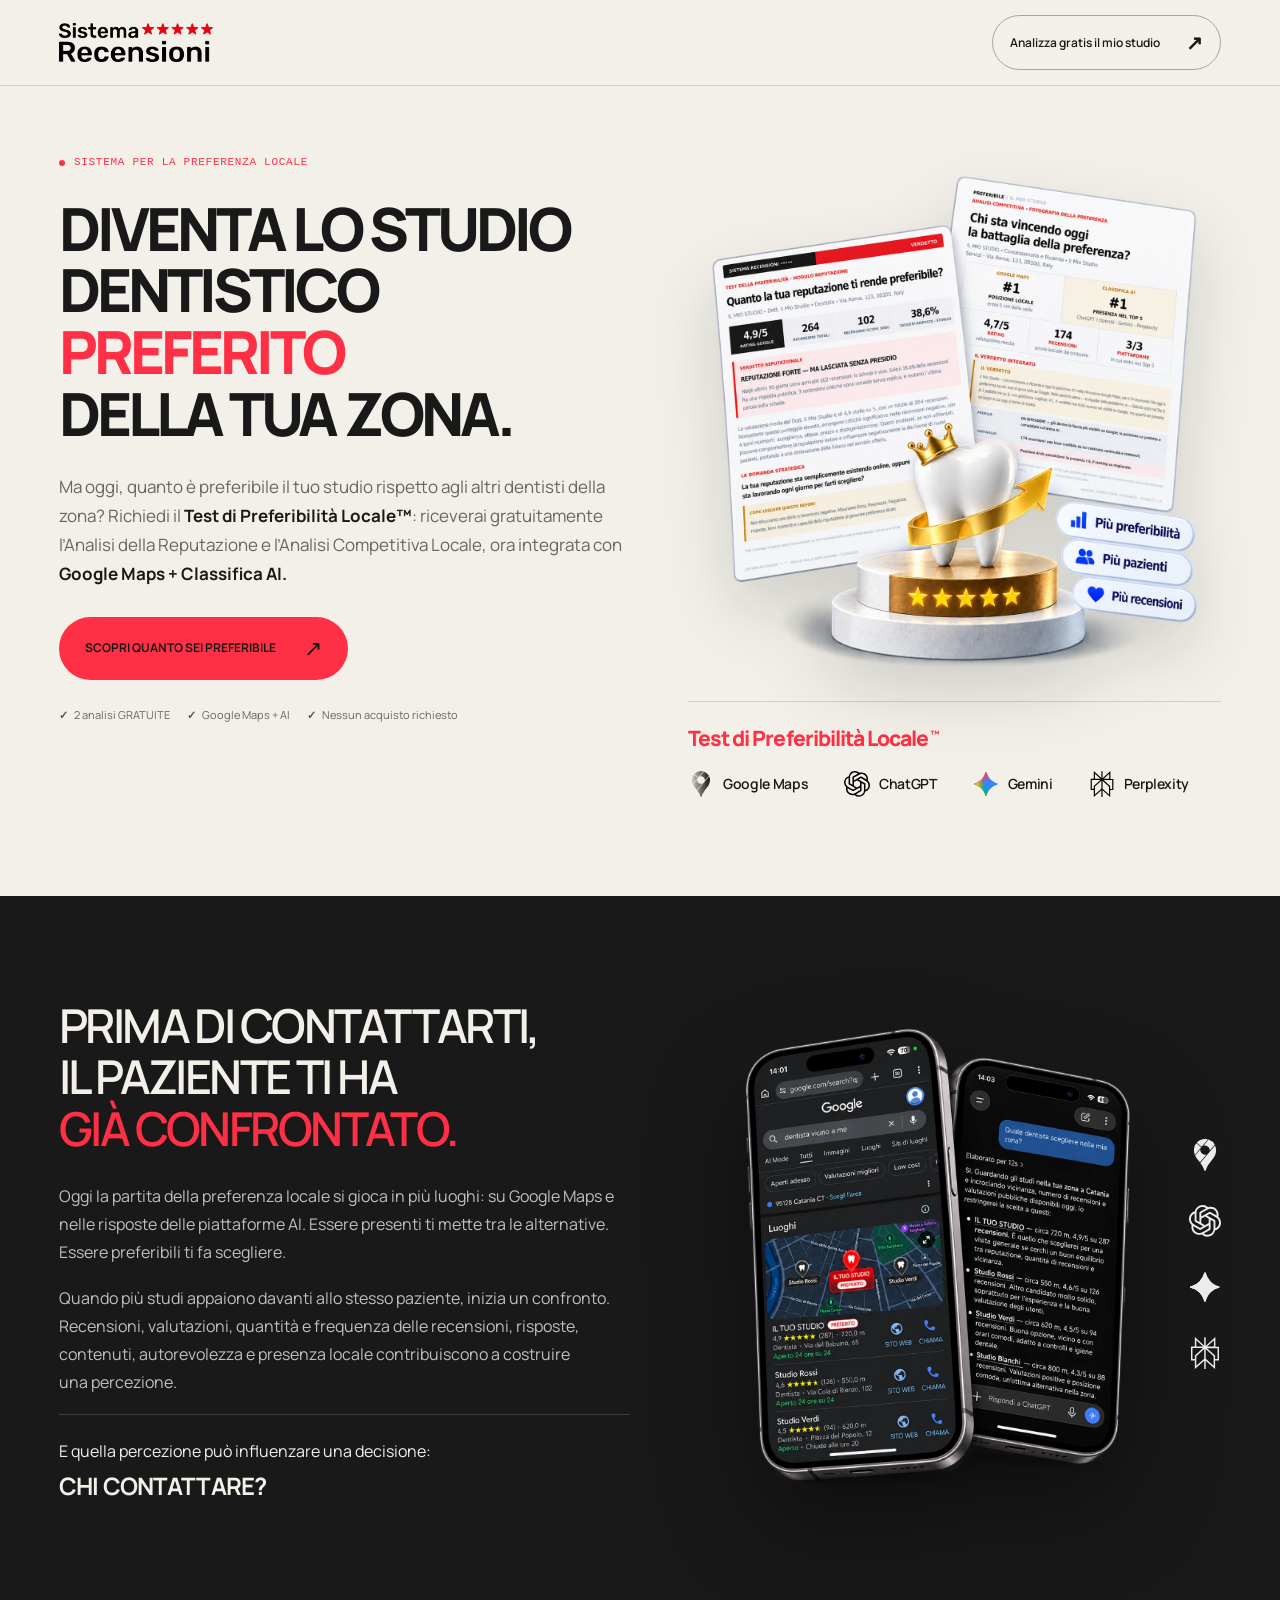
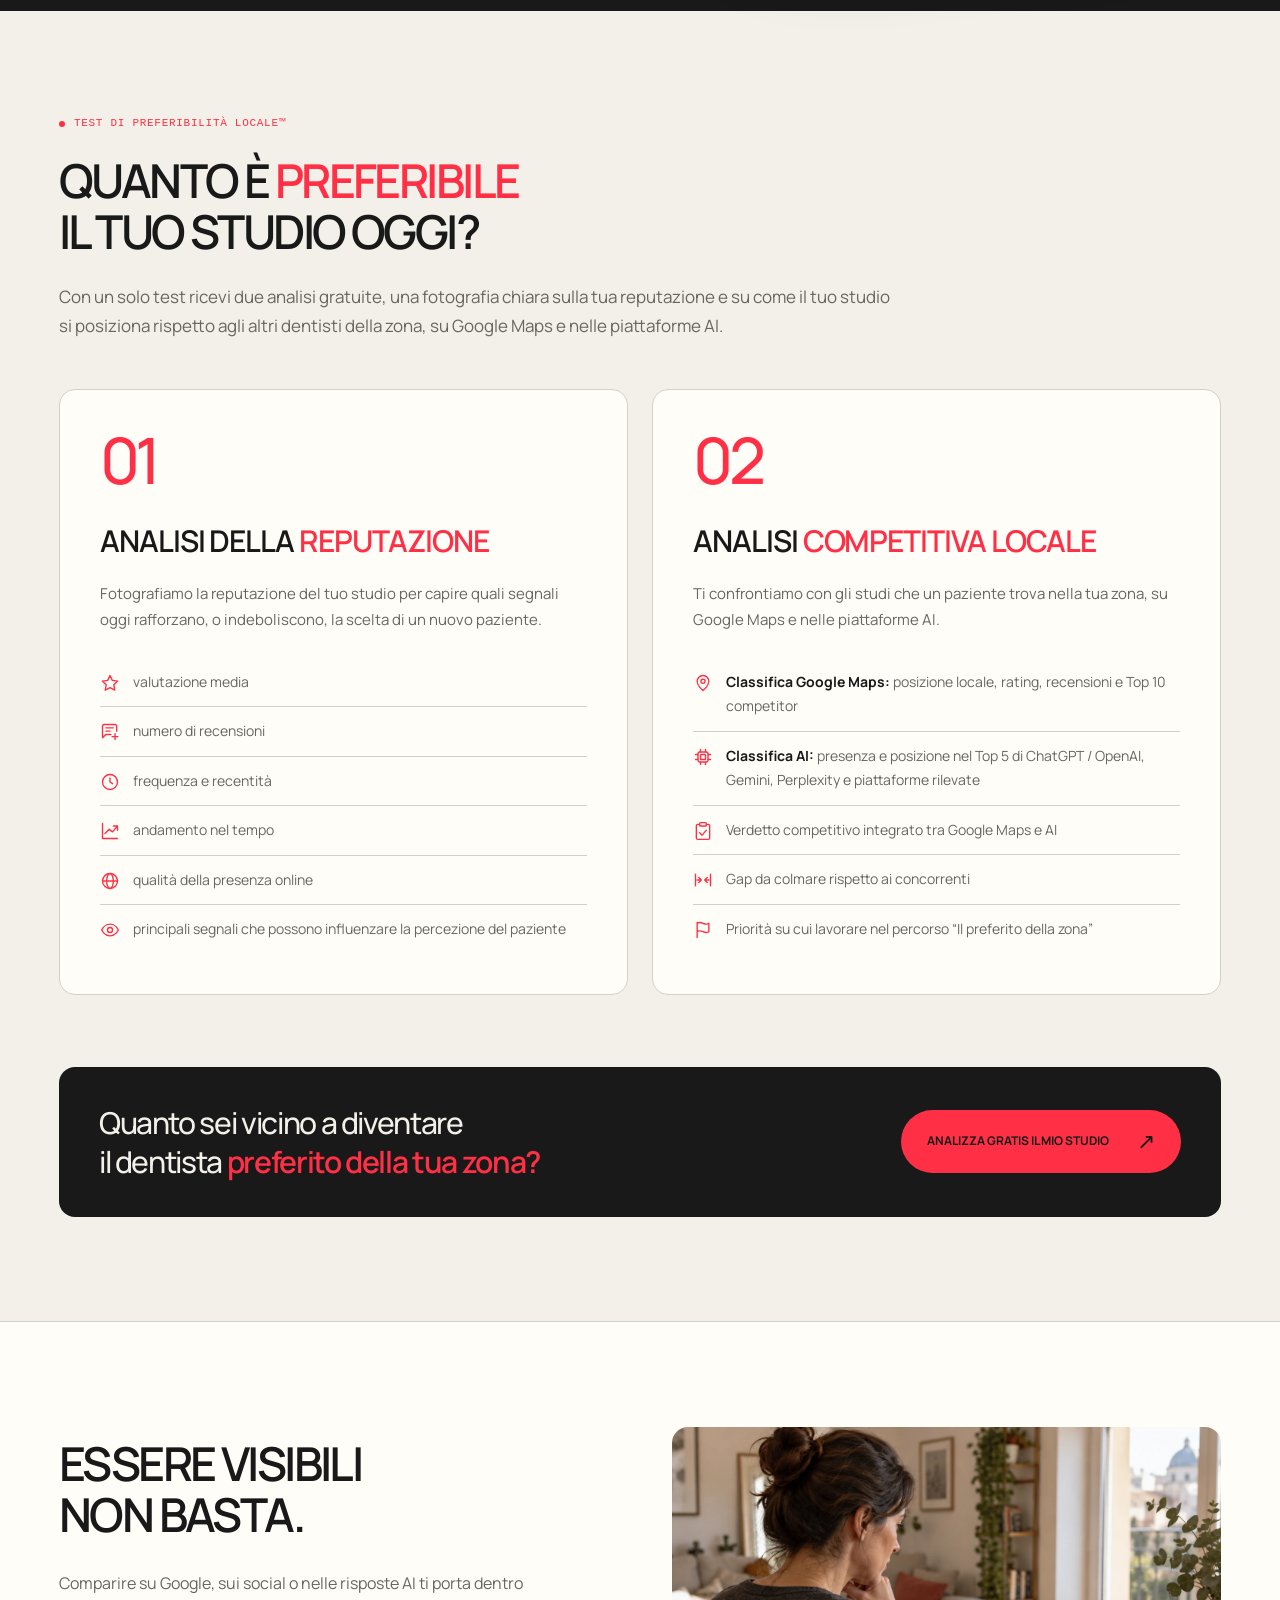
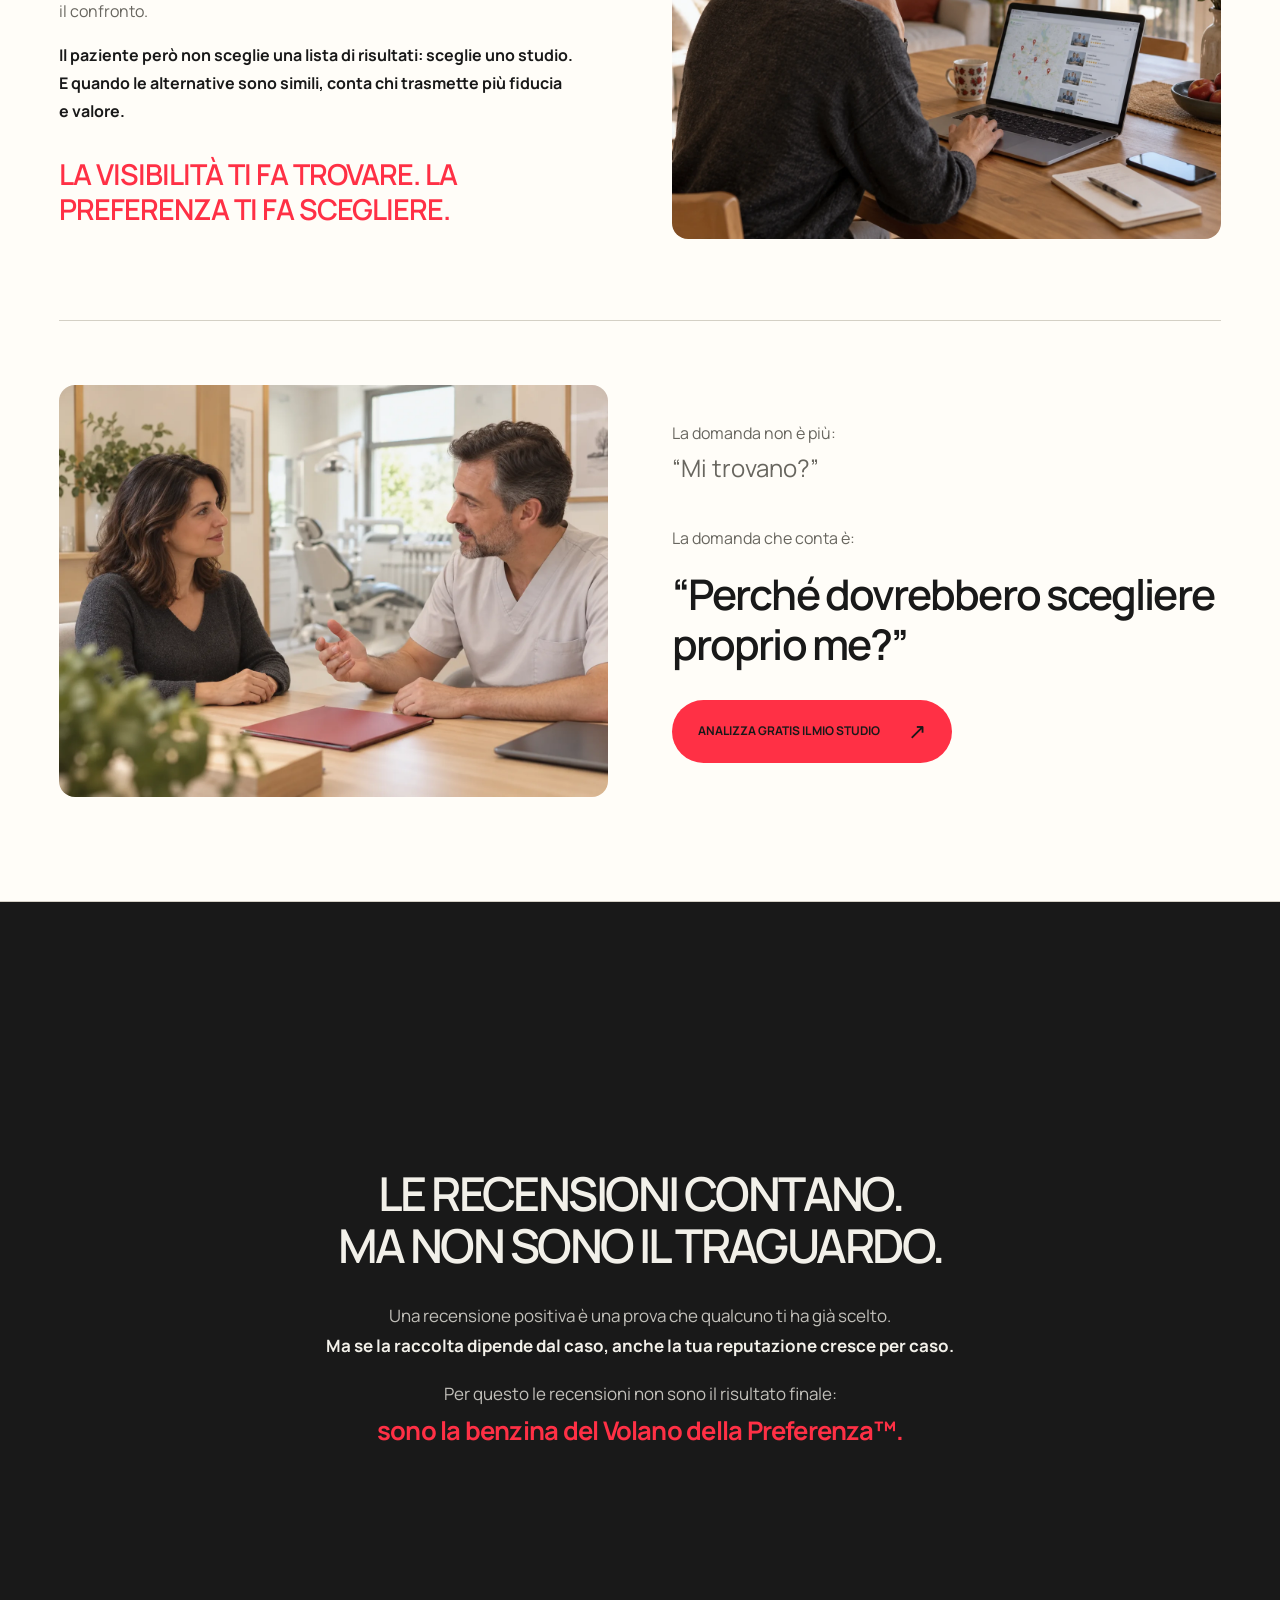
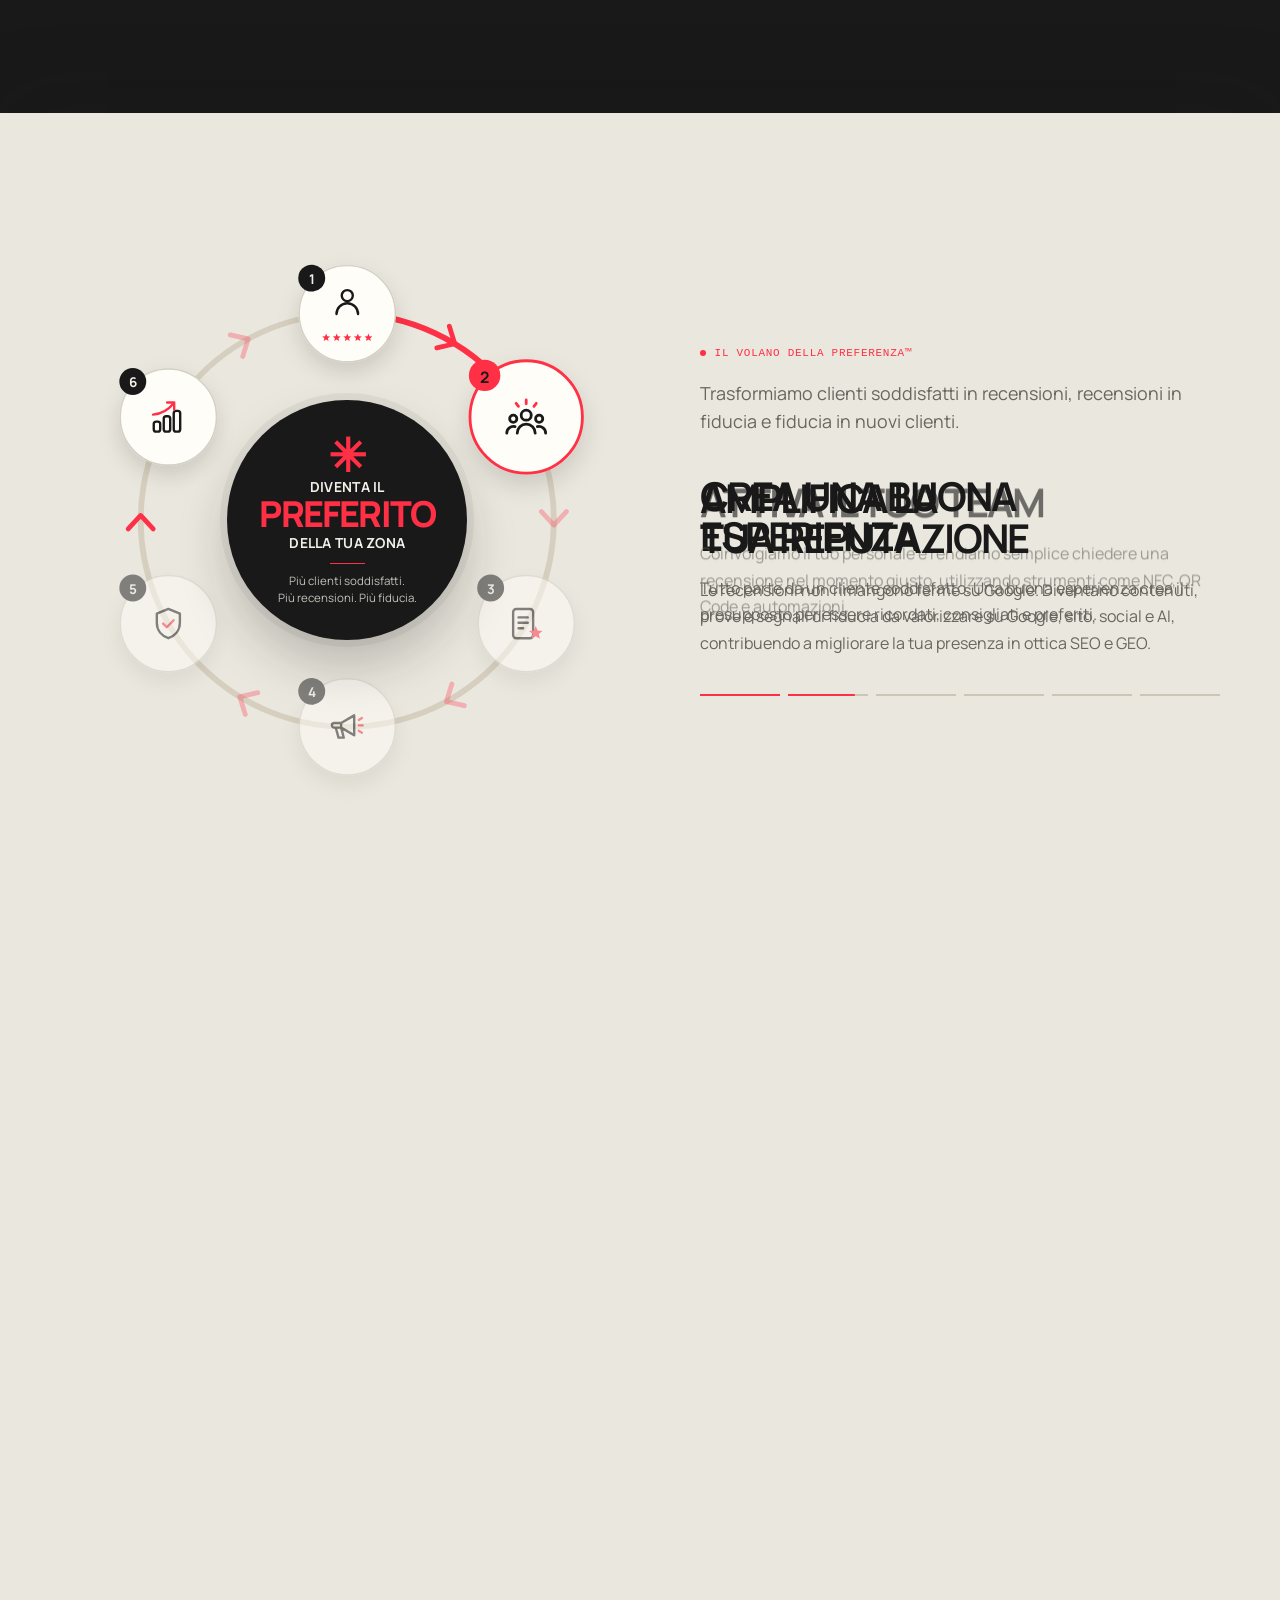
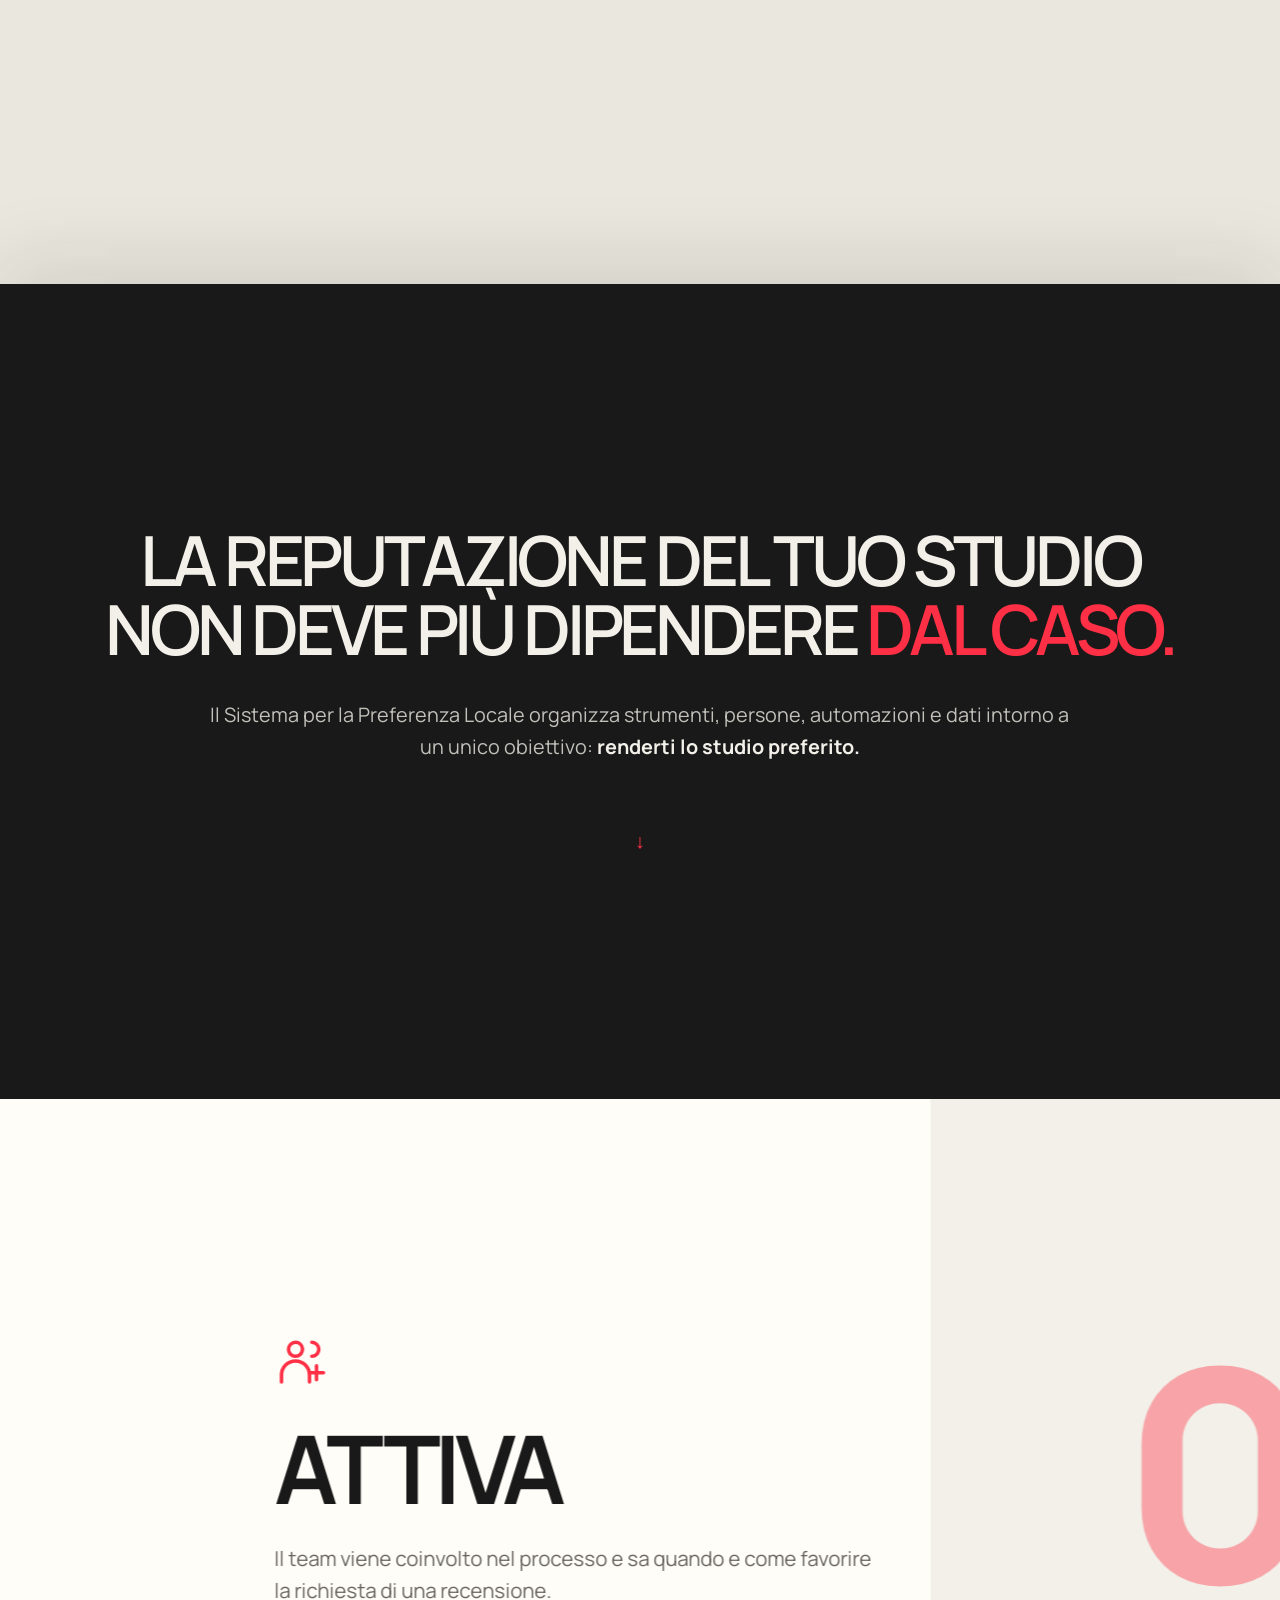
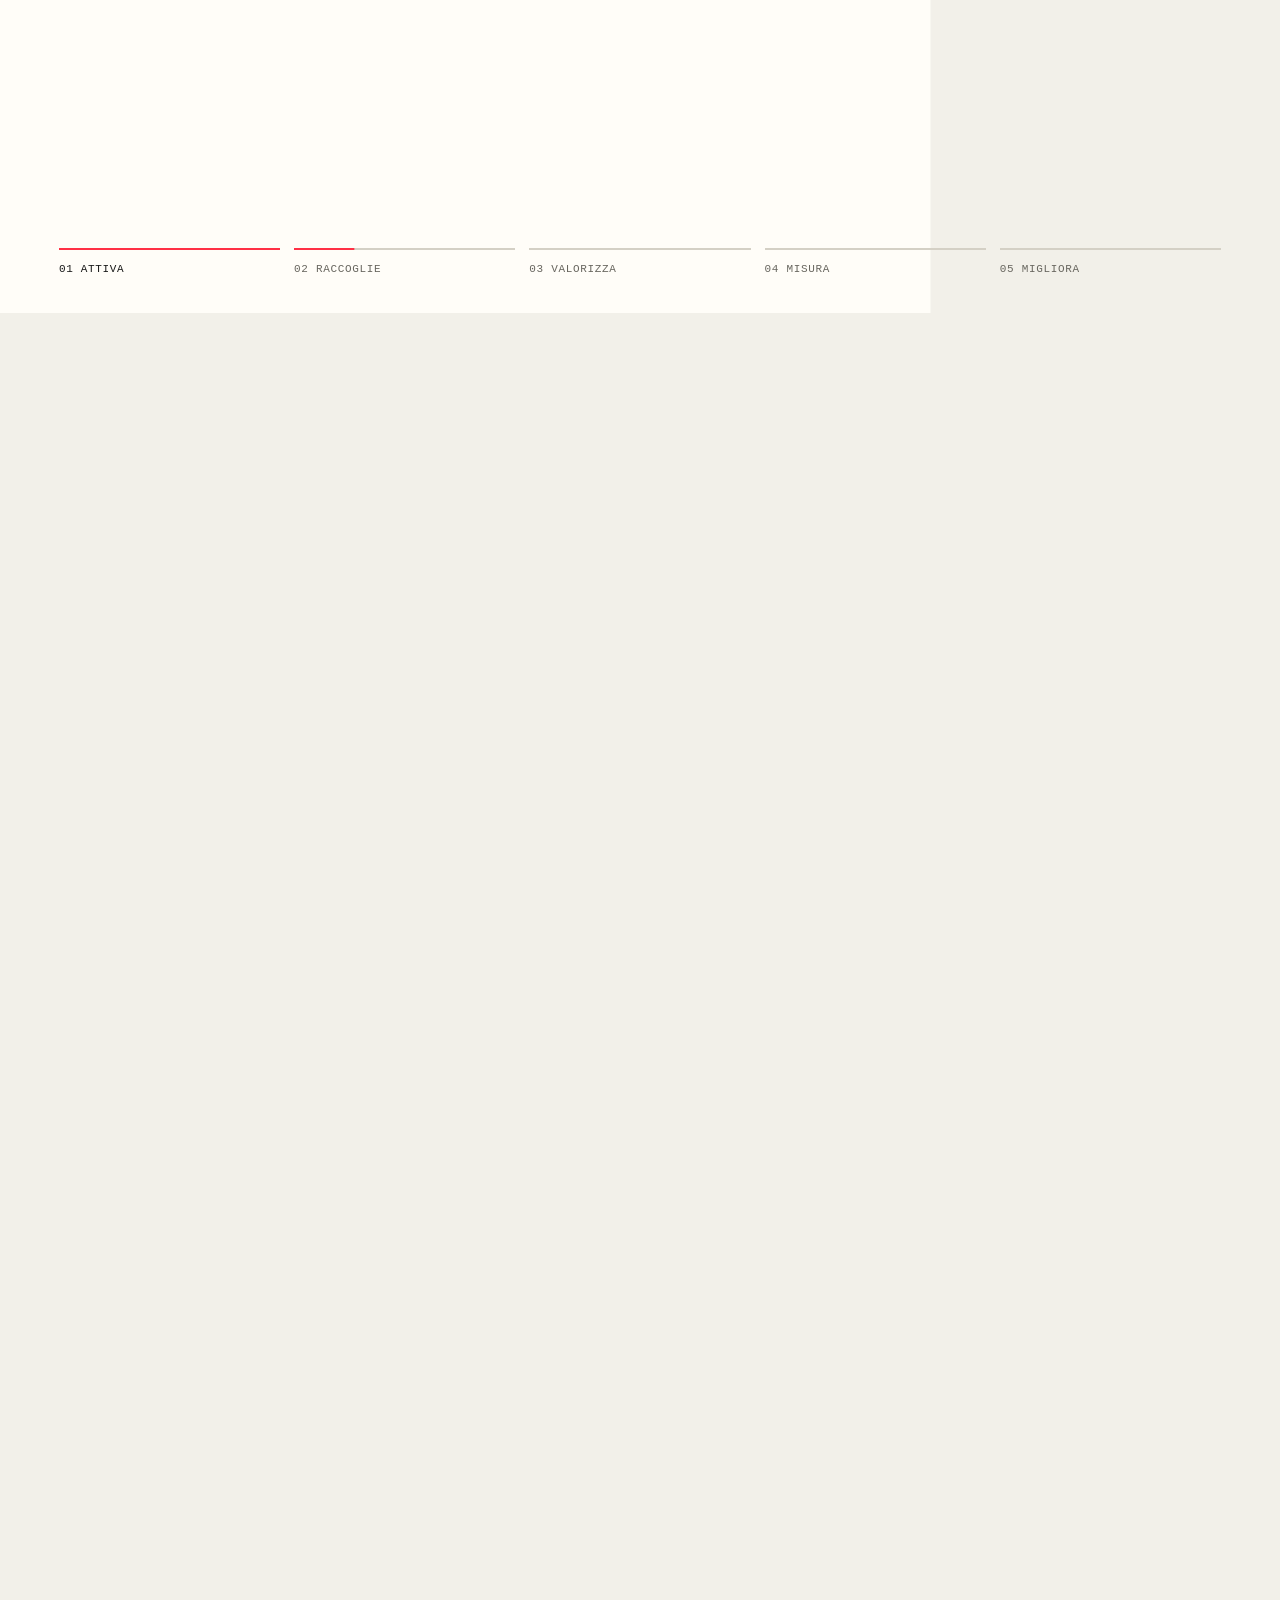
==== commit 29c611a5: "feat: fonte «Landing dentisti» inviata con il form Co-Authored-By: Claude Opus 5 (1M context) <norep" ====
--- a/index.html
+++ b/index.html
@@ -235,7 +235,7 @@
     <section class="dashboard-section section" aria-labelledby="dashboard-title"><div class="wrap dashboard-grid"><div class="reveal"><h2 id="dashboard-title">Quello che conta diventa <span class="accent">misurabile.</span></h2><p>La dashboard di <strong>Sistema Recensioni 5 *****</strong> ti mostra cosa sta succedendo, cosa migliorare e come intervenire.</p><ul class="line-list"><li>Monitora come evolve la reputazione dello studio</li><li>Tieni sotto controllo crescita e continuità delle recensioni</li><li>Scopri cosa apprezzano i pazienti e cosa puoi migliorare</li><li>Misura il coinvolgimento e le performance del team</li><li>Confronta il tuo studio con i principali concorrenti della zona</li></ul></div><figure class="dashboard-media media-slot reveal"><img src="assets/dashboard.png" width="1536" height="1024" alt="Dashboard Sistema Recensioni su un monitor per lo Studio Dentistico Rossi: andamento di recensioni e valutazione media, posizionamento su Google Maps e AI e attività dell’Agente GEO" loading="lazy"></figure></div></section>
 
     <section class="section contact-section wrap" id="richiedi" aria-labelledby="richiedi-title"><div class="contact-grid"><div class="contact-copy"><p class="eyebrow"><span class="dot"></span>Test di Preferibilità Locale™</p><h2 id="richiedi-title">Scopri quanto sei <span class="accent">preferibile.</span></h2><p>Richiedi gratuitamente il Test di Preferibilità Locale™.<br>Noi analizziamo il tuo studio e ti inviamo le due analisi: <strong>Reputazione + Competitiva Locale con Google Maps e Classifica AI.</strong></p><ul class="benefits"><li>2 analisi GRATUITE</li><li>Google Maps + AI</li><li>Nessun acquisto richiesto</li></ul><span class="contact-star" aria-hidden="true">✳&#xFE0E;</span></div>
-      <form id="studio-form" data-api="https://staging.sistemarecensioni.it/api/v1/landing/eZ3AlcoxddCWelo8pbmB" data-turnstile-sitekey="1x00000000000000000000AA" novalidate><h3>Trova il tuo studio</h3><div class="field"><label class="field-label" for="studio">Nome dello studio (come appari su Google)</label><div class="combobox"><input id="studio" name="studio" placeholder="Cerca la tua attività su Google" autocomplete="off" required minlength="3" role="combobox" aria-autocomplete="list" aria-expanded="false" aria-controls="studio-suggerimenti" aria-describedby="studio-error"><input type="hidden" id="place-id" name="place_id"><ul class="suggestions" id="studio-suggerimenti" role="listbox" aria-label="Studi trovati su Google" hidden></ul></div><small class="field-error" id="studio-error"></small></div><div class="form-pair"><label class="field" for="nome"><span>Nome</span><input id="nome" name="nome" placeholder="Il tuo nome" autocomplete="given-name" required aria-describedby="nome-error"><small class="field-error" id="nome-error"></small></label><label class="field" for="cognome"><span>Cognome</span><input id="cognome" name="cognome" placeholder="Il tuo cognome" autocomplete="family-name" required aria-describedby="cognome-error"><small class="field-error" id="cognome-error"></small></label></div><div class="form-trap" aria-hidden="true"><label for="nota-interna">Lascia vuoto questo campo</label><input id="nota-interna" name="nota_interna" tabindex="-1" autocomplete="off"></div><div class="form-pair"><label class="field" for="email"><span>Email</span><input id="email" name="email" type="email" placeholder="nome@studio.it" autocomplete="email" required aria-describedby="email-error"><small class="field-error" id="email-error"></small></label><label class="field" for="telefono"><span>Telefono</span><input id="telefono" name="telefono" type="tel" placeholder="+39 …" autocomplete="tel" required aria-describedby="telefono-error"><small class="field-error" id="telefono-error"></small></label></div>
+      <form id="studio-form" data-api="https://staging.sistemarecensioni.it/api/v1/landing/eZ3AlcoxddCWelo8pbmB" data-turnstile-sitekey="1x00000000000000000000AA" data-fonte="Landing dentisti" novalidate><h3>Trova il tuo studio</h3><div class="field"><label class="field-label" for="studio">Nome dello studio (come appari su Google)</label><div class="combobox"><input id="studio" name="studio" placeholder="Cerca la tua attività su Google" autocomplete="off" required minlength="3" role="combobox" aria-autocomplete="list" aria-expanded="false" aria-controls="studio-suggerimenti" aria-describedby="studio-error"><input type="hidden" id="place-id" name="place_id"><ul class="suggestions" id="studio-suggerimenti" role="listbox" aria-label="Studi trovati su Google" hidden></ul></div><small class="field-error" id="studio-error"></small></div><div class="form-pair"><label class="field" for="nome"><span>Nome</span><input id="nome" name="nome" placeholder="Il tuo nome" autocomplete="given-name" required aria-describedby="nome-error"><small class="field-error" id="nome-error"></small></label><label class="field" for="cognome"><span>Cognome</span><input id="cognome" name="cognome" placeholder="Il tuo cognome" autocomplete="family-name" required aria-describedby="cognome-error"><small class="field-error" id="cognome-error"></small></label></div><div class="form-trap" aria-hidden="true"><label for="nota-interna">Lascia vuoto questo campo</label><input id="nota-interna" name="nota_interna" tabindex="-1" autocomplete="off"></div><div class="form-pair"><label class="field" for="email"><span>Email</span><input id="email" name="email" type="email" placeholder="nome@studio.it" autocomplete="email" required aria-describedby="email-error"><small class="field-error" id="email-error"></small></label><label class="field" for="telefono"><span>Telefono</span><input id="telefono" name="telefono" type="tel" placeholder="+39 …" autocomplete="tel" required aria-describedby="telefono-error"><small class="field-error" id="telefono-error"></small></label></div>
       <fieldset><legend>Dove vuoi essere il preferito?</legend><div class="choice-row"><label class="choice-tile"><input type="radio" name="zona" value="quartiere" required><svg viewBox="0 0 24 24" aria-hidden="true" focusable="false"><path d="M19 10c0 5-7 11-7 11S5 15 5 10a7 7 0 1 1 14 0Z"/><circle cx="12" cy="10" r="2.5"/></svg><span>Quartiere</span></label><label class="choice-tile"><input type="radio" name="zona" value="citta"><svg viewBox="0 0 24 24" aria-hidden="true" focusable="false"><path d="M3 21h18M5 21V8l6-3v16M11 21V10l8 3v8M8 10v.01M8 13v.01M8 16v.01M14 15v.01M14 18v.01M17 15v.01M17 18v.01"/></svg><span>Città</span></label><label class="choice-tile"><input type="radio" name="zona" value="provincia"><svg viewBox="0 0 24 24" aria-hidden="true" focusable="false"><path d="m9 4-6 2v14l6-2 6 2 6-2V4l-6 2-6-2ZM9 4v14M15 6v14"/></svg><span>Provincia</span></label></div><small class="field-error" id="zona-error"></small></fieldset>
       <fieldset><legend>Priorità nei prossimi 12 mesi</legend><div class="priority-list"><label><input type="checkbox" name="priorita" value="Aumentare nuovi pazienti"> Aumentare nuovi pazienti</label><label><input type="checkbox" name="priorita" value="Migliorare reputazione e recensioni"> Migliorare reputazione e recensioni</label><label><input type="checkbox" name="priorita" value="Rafforzare la presenza locale"> Rafforzare la presenza locale</label><label><input type="checkbox" name="priorita" value="Superare concorrenti diretti"> Superare concorrenti diretti</label></div></fieldset>
       <div class="turnstile-slot" id="turnstile-slot"></div><button class="btn btn-primary" type="submit">Richiedi Gratis il Test di Preferibilità Locale™ <span aria-hidden="true">↗</span></button><p id="form-status" role="status" aria-live="polite"></p></form>
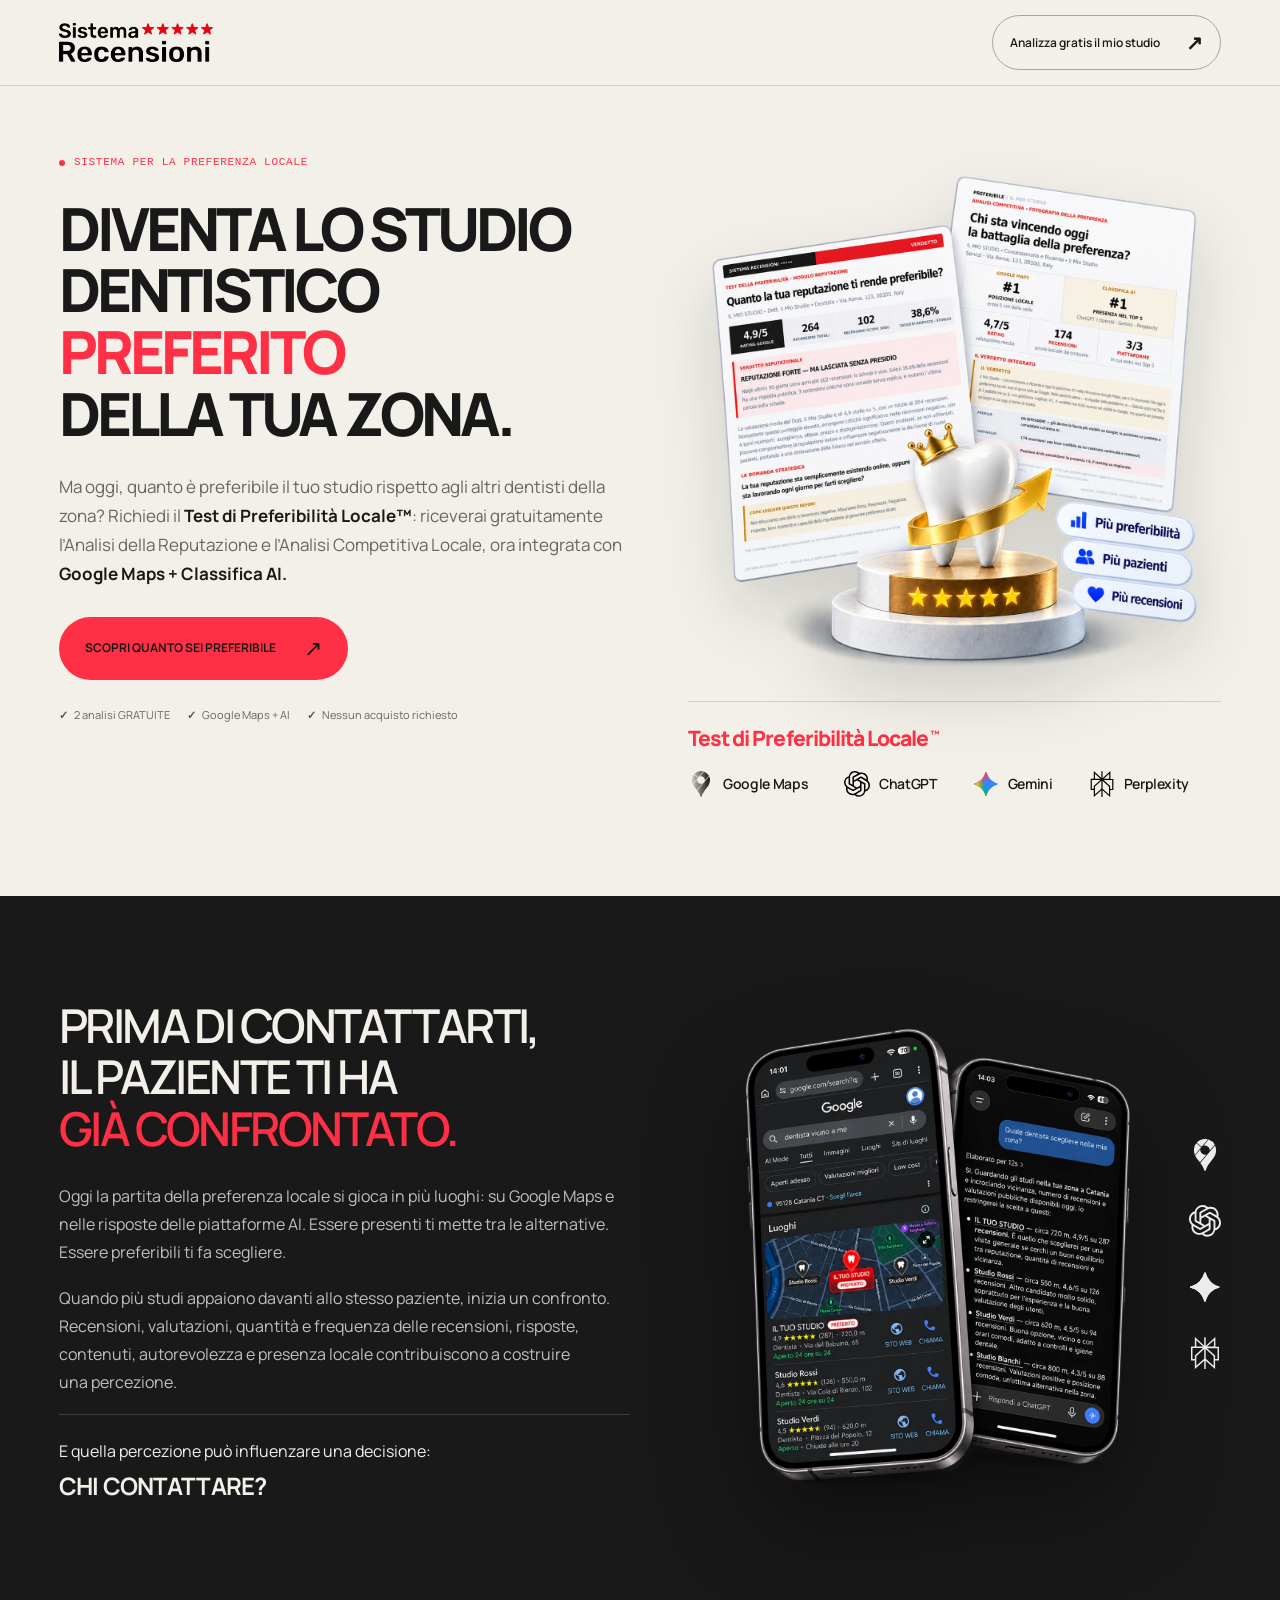
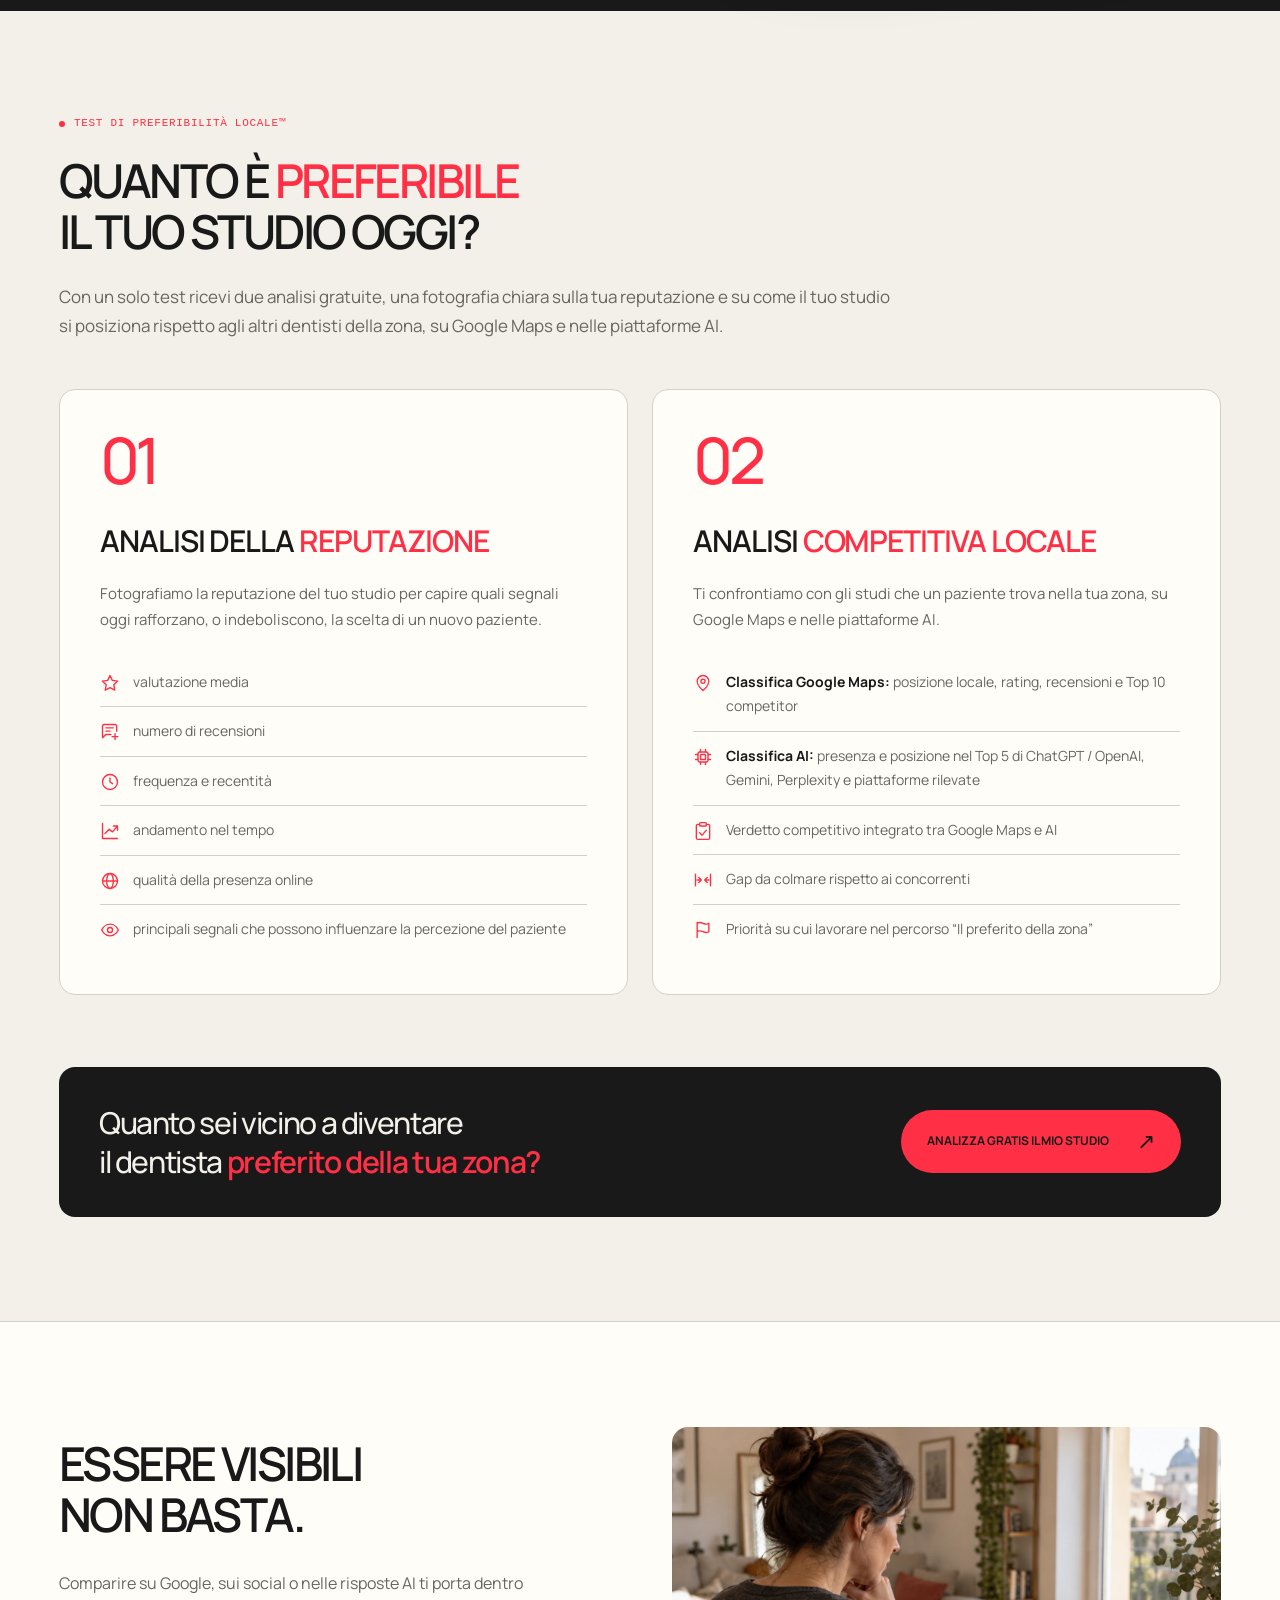
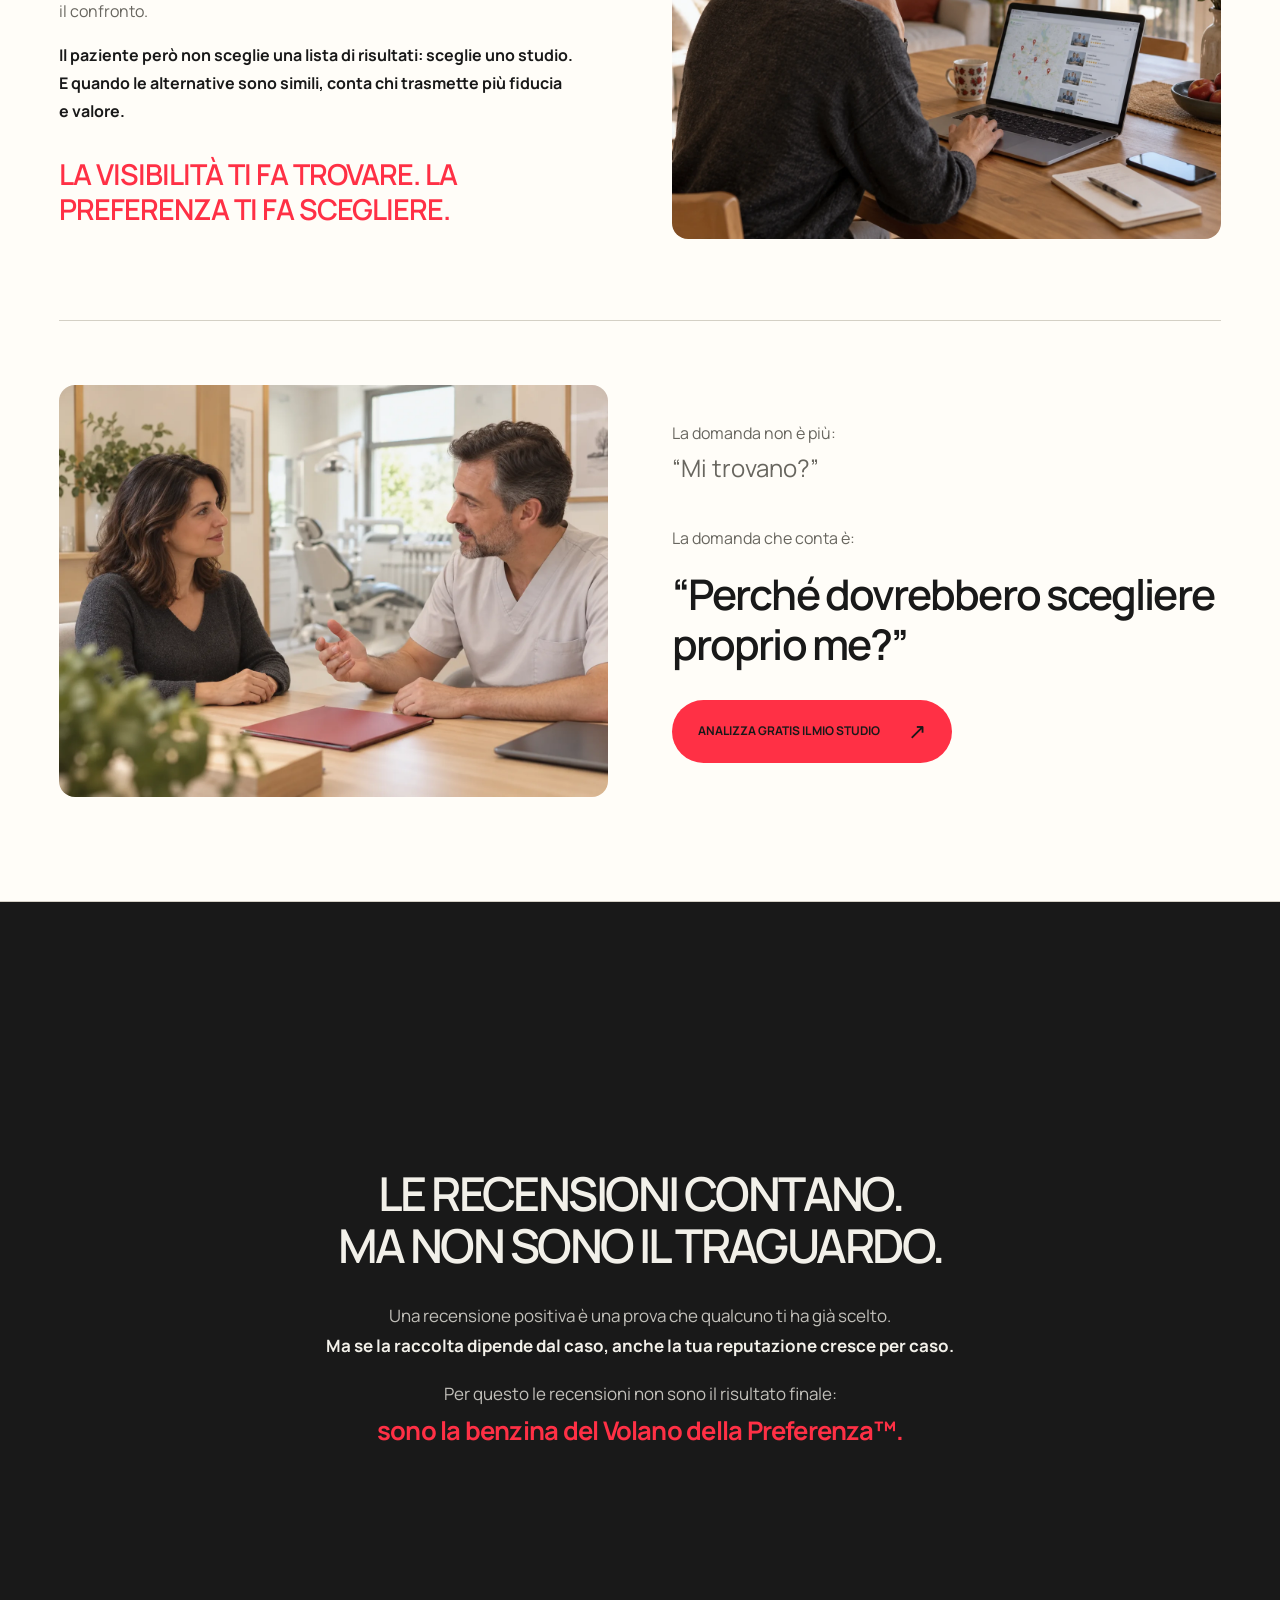
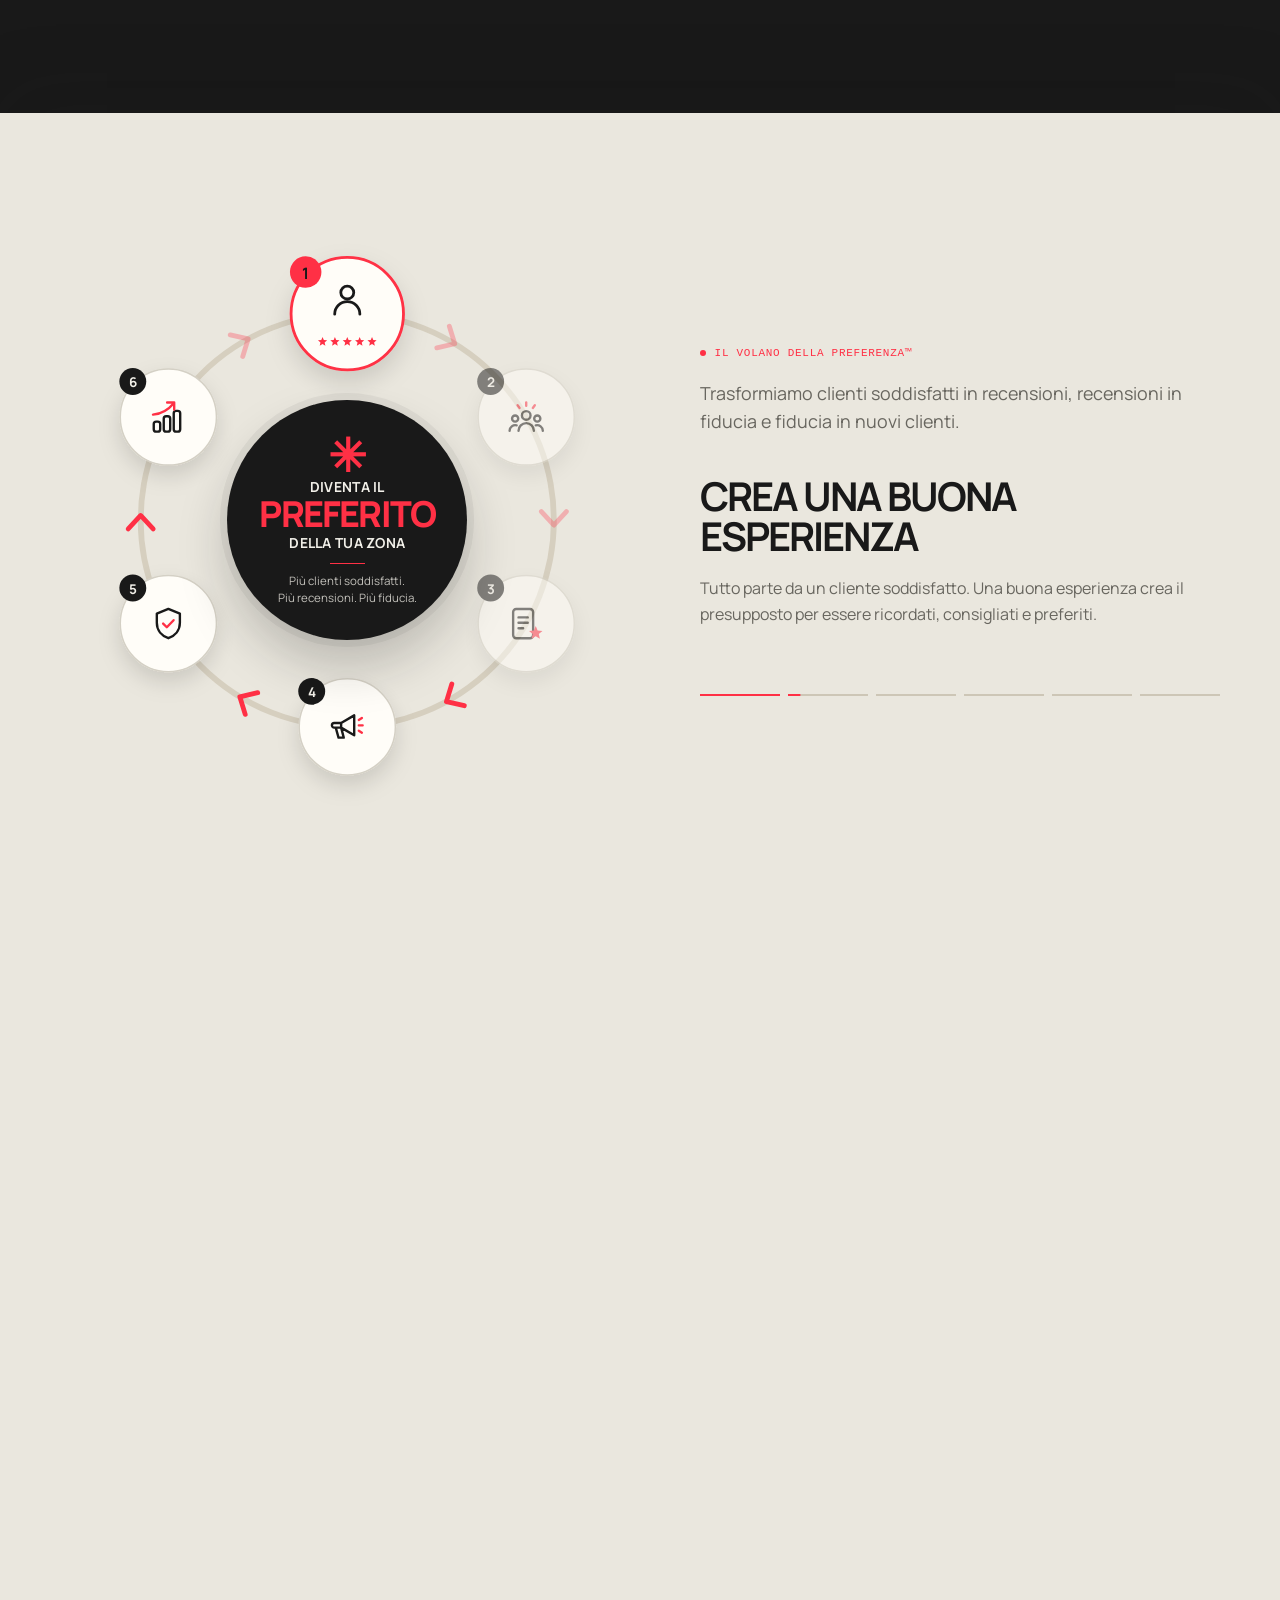
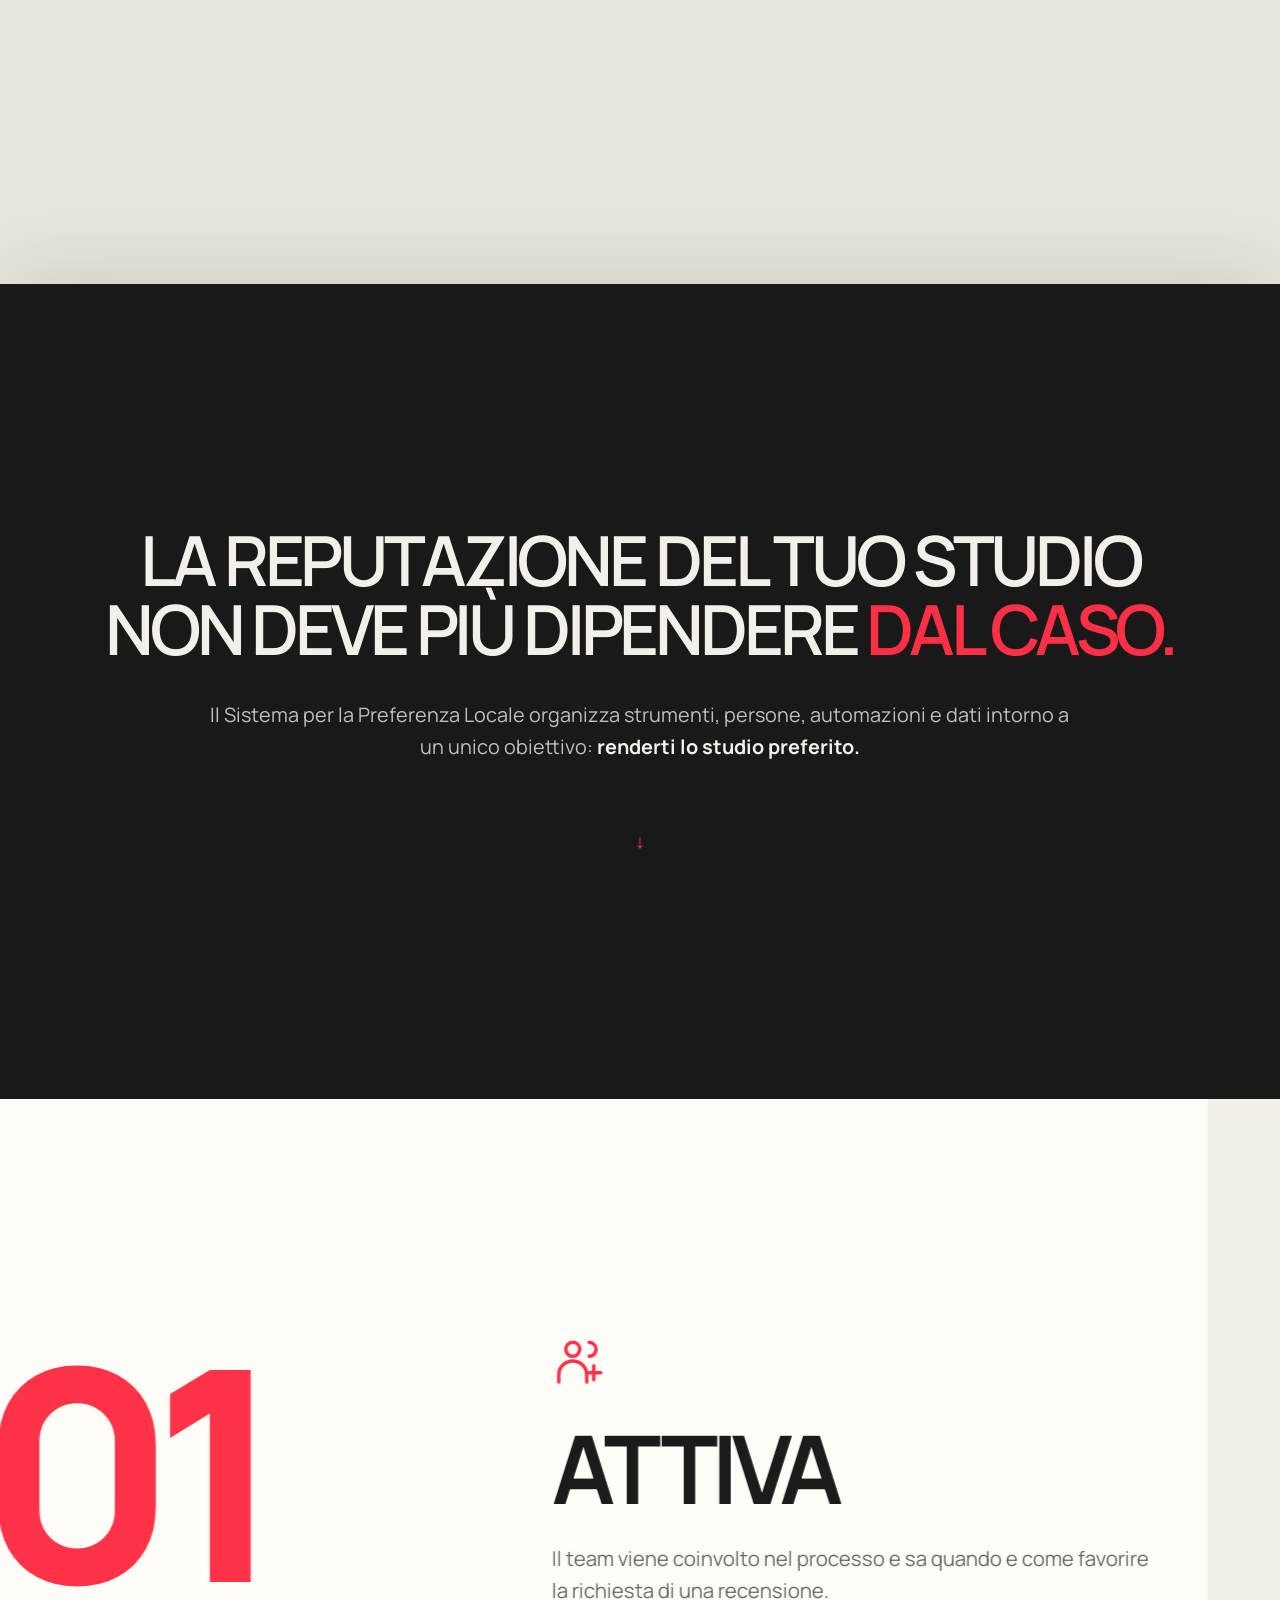
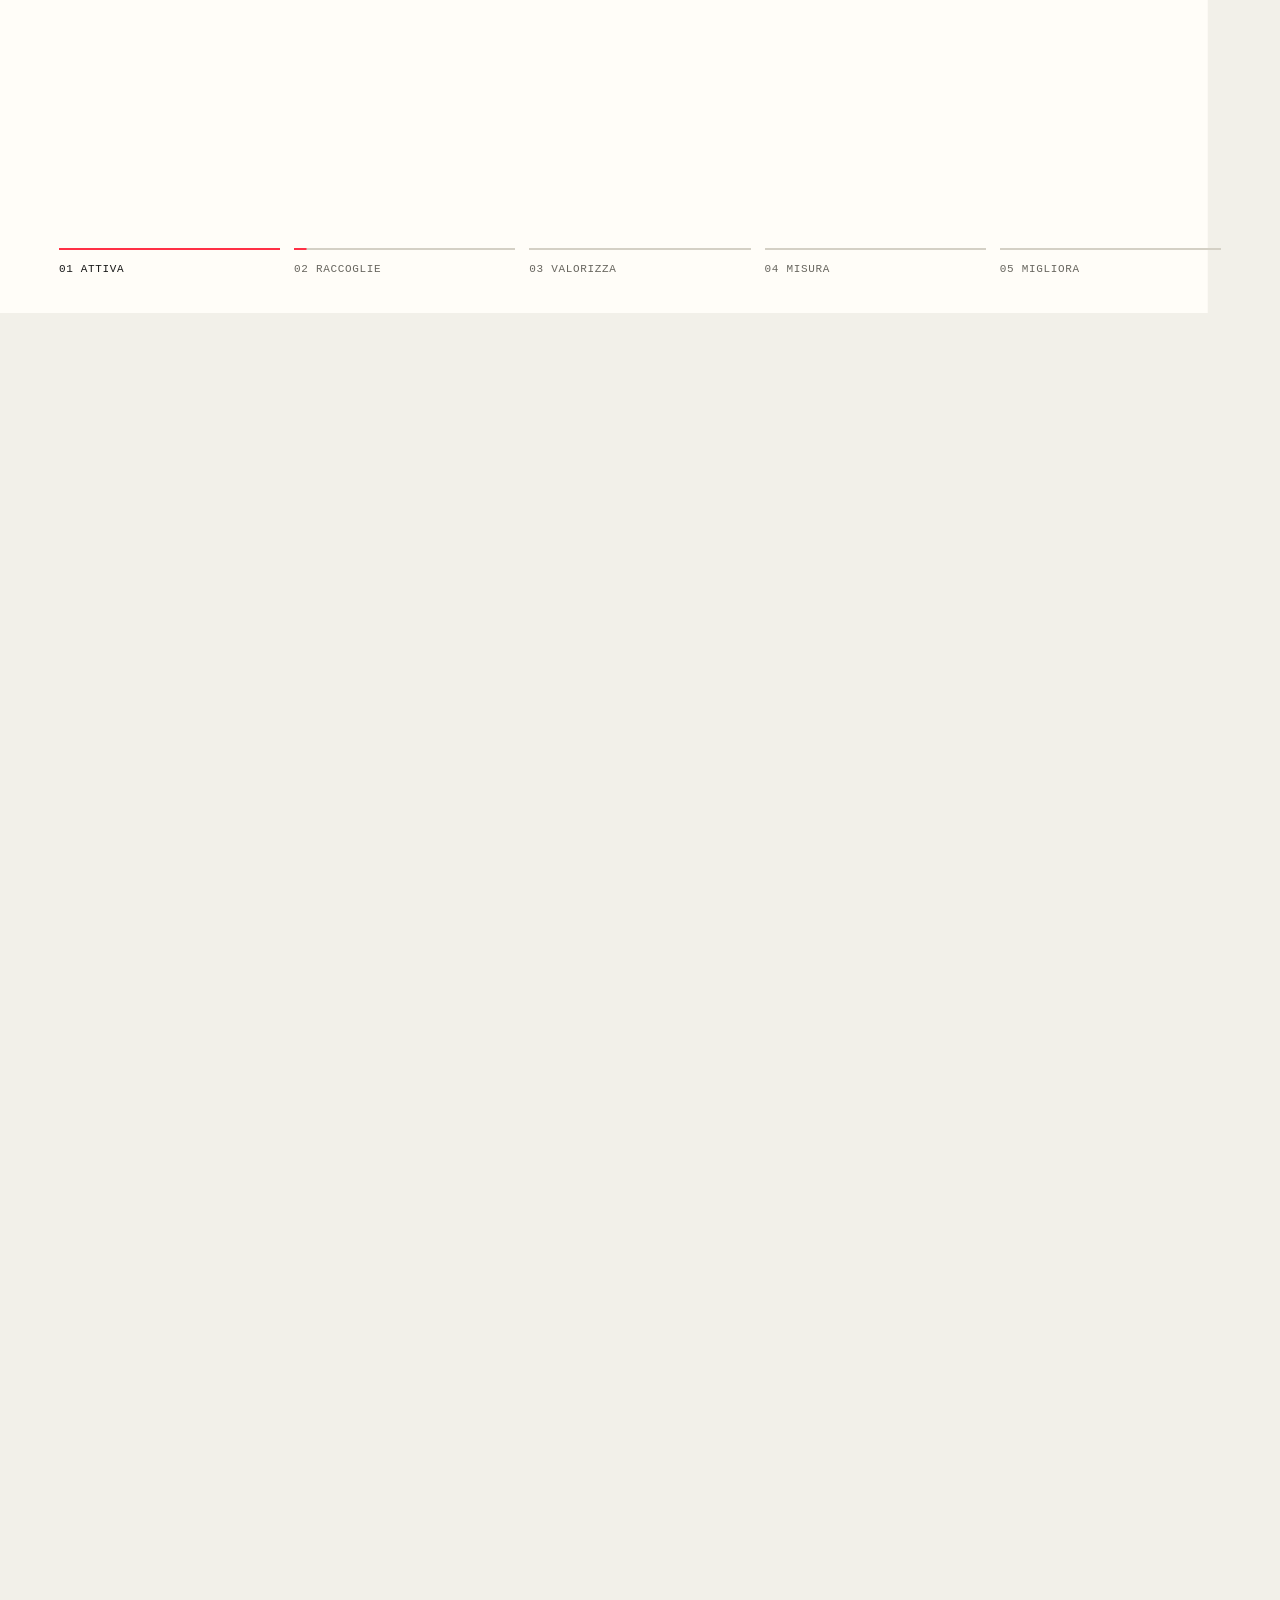
==== commit 868fddf0: "feat: form collegato a Prospect in produzione con site key Turnstile reale Co-Authored-By: Claude Op" ====
--- a/index.html
+++ b/index.html
@@ -235,7 +235,7 @@
     <section class="dashboard-section section" aria-labelledby="dashboard-title"><div class="wrap dashboard-grid"><div class="reveal"><h2 id="dashboard-title">Quello che conta diventa <span class="accent">misurabile.</span></h2><p>La dashboard di <strong>Sistema Recensioni 5 *****</strong> ti mostra cosa sta succedendo, cosa migliorare e come intervenire.</p><ul class="line-list"><li>Monitora come evolve la reputazione dello studio</li><li>Tieni sotto controllo crescita e continuità delle recensioni</li><li>Scopri cosa apprezzano i pazienti e cosa puoi migliorare</li><li>Misura il coinvolgimento e le performance del team</li><li>Confronta il tuo studio con i principali concorrenti della zona</li></ul></div><figure class="dashboard-media media-slot reveal"><img src="assets/dashboard.png" width="1536" height="1024" alt="Dashboard Sistema Recensioni su un monitor per lo Studio Dentistico Rossi: andamento di recensioni e valutazione media, posizionamento su Google Maps e AI e attività dell’Agente GEO" loading="lazy"></figure></div></section>
 
     <section class="section contact-section wrap" id="richiedi" aria-labelledby="richiedi-title"><div class="contact-grid"><div class="contact-copy"><p class="eyebrow"><span class="dot"></span>Test di Preferibilità Locale™</p><h2 id="richiedi-title">Scopri quanto sei <span class="accent">preferibile.</span></h2><p>Richiedi gratuitamente il Test di Preferibilità Locale™.<br>Noi analizziamo il tuo studio e ti inviamo le due analisi: <strong>Reputazione + Competitiva Locale con Google Maps e Classifica AI.</strong></p><ul class="benefits"><li>2 analisi GRATUITE</li><li>Google Maps + AI</li><li>Nessun acquisto richiesto</li></ul><span class="contact-star" aria-hidden="true">✳&#xFE0E;</span></div>
-      <form id="studio-form" data-api="https://staging.sistemarecensioni.it/api/v1/landing/eZ3AlcoxddCWelo8pbmB" data-turnstile-sitekey="1x00000000000000000000AA" data-fonte="Landing dentisti" novalidate><h3>Trova il tuo studio</h3><div class="field"><label class="field-label" for="studio">Nome dello studio (come appari su Google)</label><div class="combobox"><input id="studio" name="studio" placeholder="Cerca la tua attività su Google" autocomplete="off" required minlength="3" role="combobox" aria-autocomplete="list" aria-expanded="false" aria-controls="studio-suggerimenti" aria-describedby="studio-error"><input type="hidden" id="place-id" name="place_id"><ul class="suggestions" id="studio-suggerimenti" role="listbox" aria-label="Studi trovati su Google" hidden></ul></div><small class="field-error" id="studio-error"></small></div><div class="form-pair"><label class="field" for="nome"><span>Nome</span><input id="nome" name="nome" placeholder="Il tuo nome" autocomplete="given-name" required aria-describedby="nome-error"><small class="field-error" id="nome-error"></small></label><label class="field" for="cognome"><span>Cognome</span><input id="cognome" name="cognome" placeholder="Il tuo cognome" autocomplete="family-name" required aria-describedby="cognome-error"><small class="field-error" id="cognome-error"></small></label></div><div class="form-trap" aria-hidden="true"><label for="nota-interna">Lascia vuoto questo campo</label><input id="nota-interna" name="nota_interna" tabindex="-1" autocomplete="off"></div><div class="form-pair"><label class="field" for="email"><span>Email</span><input id="email" name="email" type="email" placeholder="nome@studio.it" autocomplete="email" required aria-describedby="email-error"><small class="field-error" id="email-error"></small></label><label class="field" for="telefono"><span>Telefono</span><input id="telefono" name="telefono" type="tel" placeholder="+39 …" autocomplete="tel" required aria-describedby="telefono-error"><small class="field-error" id="telefono-error"></small></label></div>
+      <form id="studio-form" data-api="https://app2.sistemarecensioni.it/api/v1/landing/eZ3AlcoxddCWelo8pbmB" data-turnstile-sitekey="0x4AAAAAAE6alCZBzefjcnyR" data-fonte="Landing dentisti" novalidate><h3>Trova il tuo studio</h3><div class="field"><label class="field-label" for="studio">Nome dello studio (come appari su Google)</label><div class="combobox"><input id="studio" name="studio" placeholder="Cerca la tua attività su Google" autocomplete="off" required minlength="3" role="combobox" aria-autocomplete="list" aria-expanded="false" aria-controls="studio-suggerimenti" aria-describedby="studio-error"><input type="hidden" id="place-id" name="place_id"><ul class="suggestions" id="studio-suggerimenti" role="listbox" aria-label="Studi trovati su Google" hidden></ul></div><small class="field-error" id="studio-error"></small></div><div class="form-pair"><label class="field" for="nome"><span>Nome</span><input id="nome" name="nome" placeholder="Il tuo nome" autocomplete="given-name" required aria-describedby="nome-error"><small class="field-error" id="nome-error"></small></label><label class="field" for="cognome"><span>Cognome</span><input id="cognome" name="cognome" placeholder="Il tuo cognome" autocomplete="family-name" required aria-describedby="cognome-error"><small class="field-error" id="cognome-error"></small></label></div><div class="form-trap" aria-hidden="true"><label for="nota-interna">Lascia vuoto questo campo</label><input id="nota-interna" name="nota_interna" tabindex="-1" autocomplete="off"></div><div class="form-pair"><label class="field" for="email"><span>Email</span><input id="email" name="email" type="email" placeholder="nome@studio.it" autocomplete="email" required aria-describedby="email-error"><small class="field-error" id="email-error"></small></label><label class="field" for="telefono"><span>Telefono</span><input id="telefono" name="telefono" type="tel" placeholder="+39 …" autocomplete="tel" required aria-describedby="telefono-error"><small class="field-error" id="telefono-error"></small></label></div>
       <fieldset><legend>Dove vuoi essere il preferito?</legend><div class="choice-row"><label class="choice-tile"><input type="radio" name="zona" value="quartiere" required><svg viewBox="0 0 24 24" aria-hidden="true" focusable="false"><path d="M19 10c0 5-7 11-7 11S5 15 5 10a7 7 0 1 1 14 0Z"/><circle cx="12" cy="10" r="2.5"/></svg><span>Quartiere</span></label><label class="choice-tile"><input type="radio" name="zona" value="citta"><svg viewBox="0 0 24 24" aria-hidden="true" focusable="false"><path d="M3 21h18M5 21V8l6-3v16M11 21V10l8 3v8M8 10v.01M8 13v.01M8 16v.01M14 15v.01M14 18v.01M17 15v.01M17 18v.01"/></svg><span>Città</span></label><label class="choice-tile"><input type="radio" name="zona" value="provincia"><svg viewBox="0 0 24 24" aria-hidden="true" focusable="false"><path d="m9 4-6 2v14l6-2 6 2 6-2V4l-6 2-6-2ZM9 4v14M15 6v14"/></svg><span>Provincia</span></label></div><small class="field-error" id="zona-error"></small></fieldset>
       <fieldset><legend>Priorità nei prossimi 12 mesi</legend><div class="priority-list"><label><input type="checkbox" name="priorita" value="Aumentare nuovi pazienti"> Aumentare nuovi pazienti</label><label><input type="checkbox" name="priorita" value="Migliorare reputazione e recensioni"> Migliorare reputazione e recensioni</label><label><input type="checkbox" name="priorita" value="Rafforzare la presenza locale"> Rafforzare la presenza locale</label><label><input type="checkbox" name="priorita" value="Superare concorrenti diretti"> Superare concorrenti diretti</label></div></fieldset>
       <div class="turnstile-slot" id="turnstile-slot"></div><button class="btn btn-primary" type="submit">Richiedi Gratis il Test di Preferibilità Locale™ <span aria-hidden="true">↗</span></button><p id="form-status" role="status" aria-live="polite"></p></form>
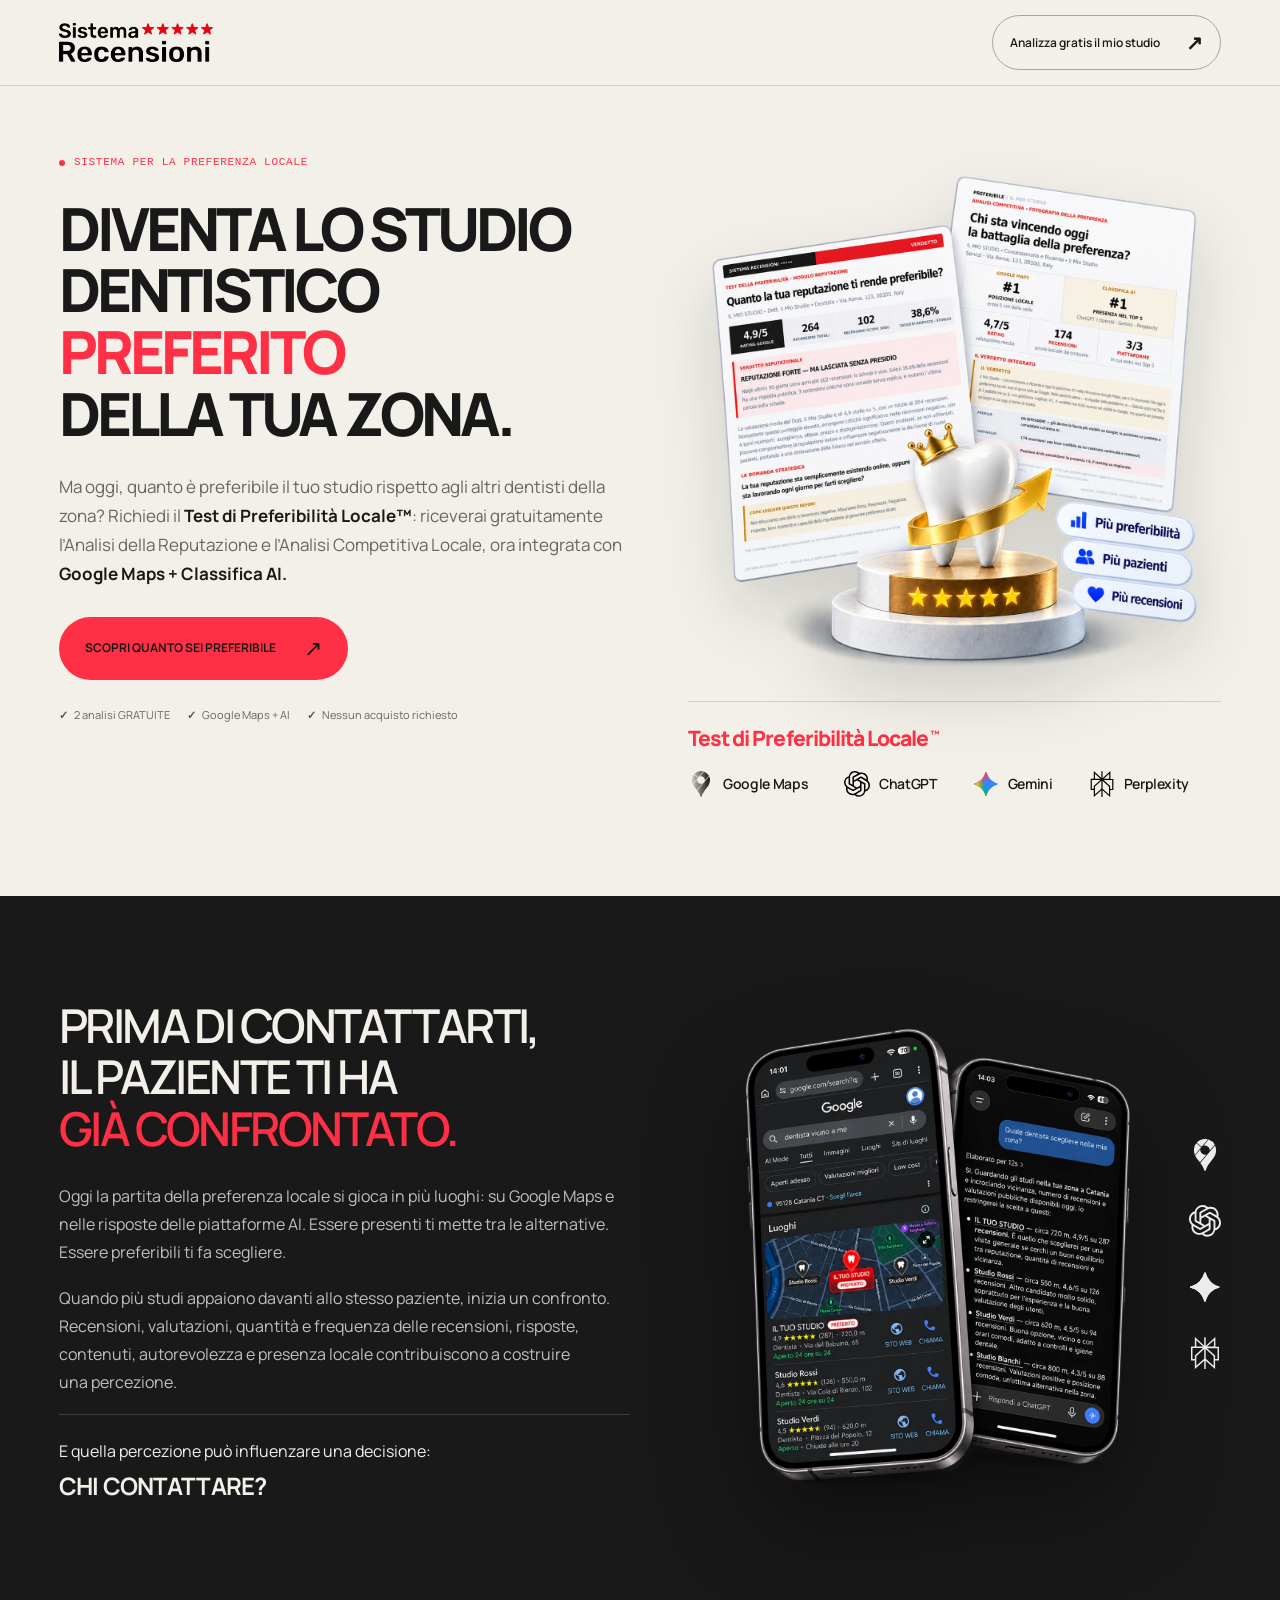
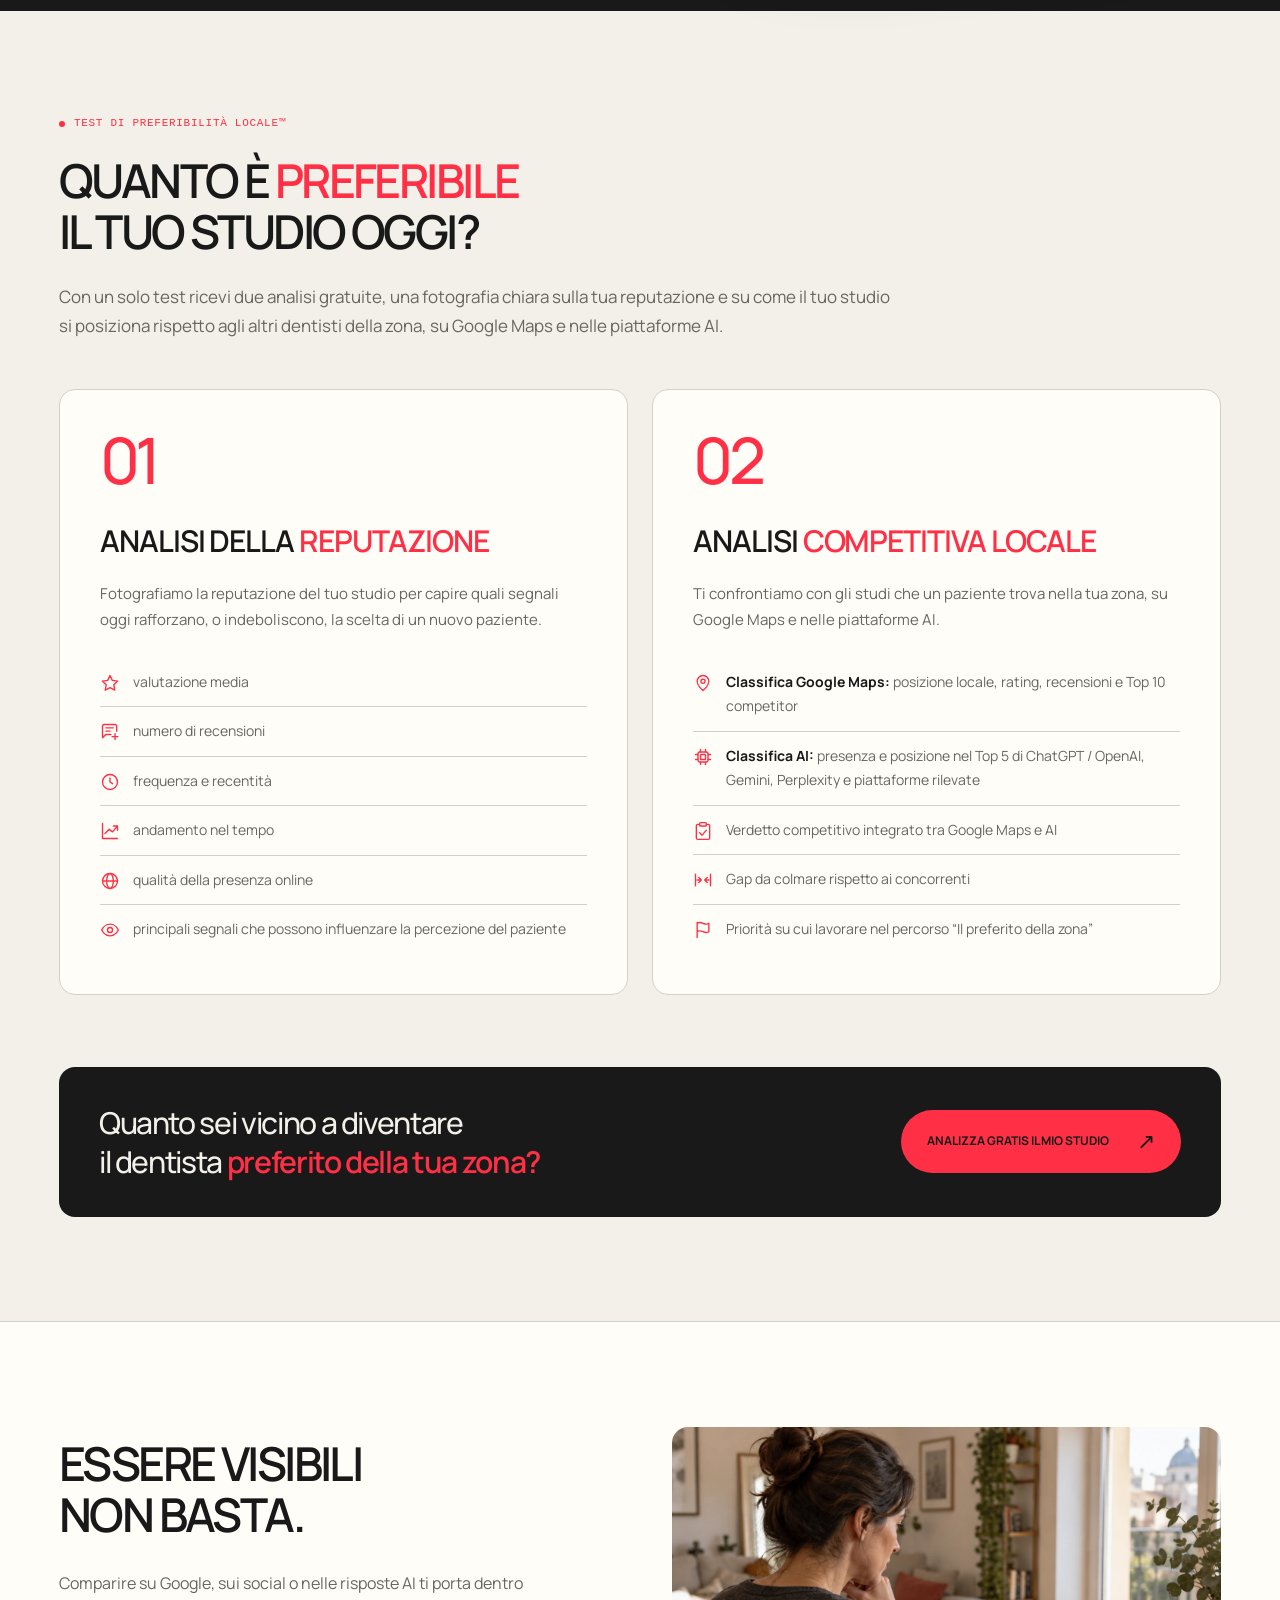
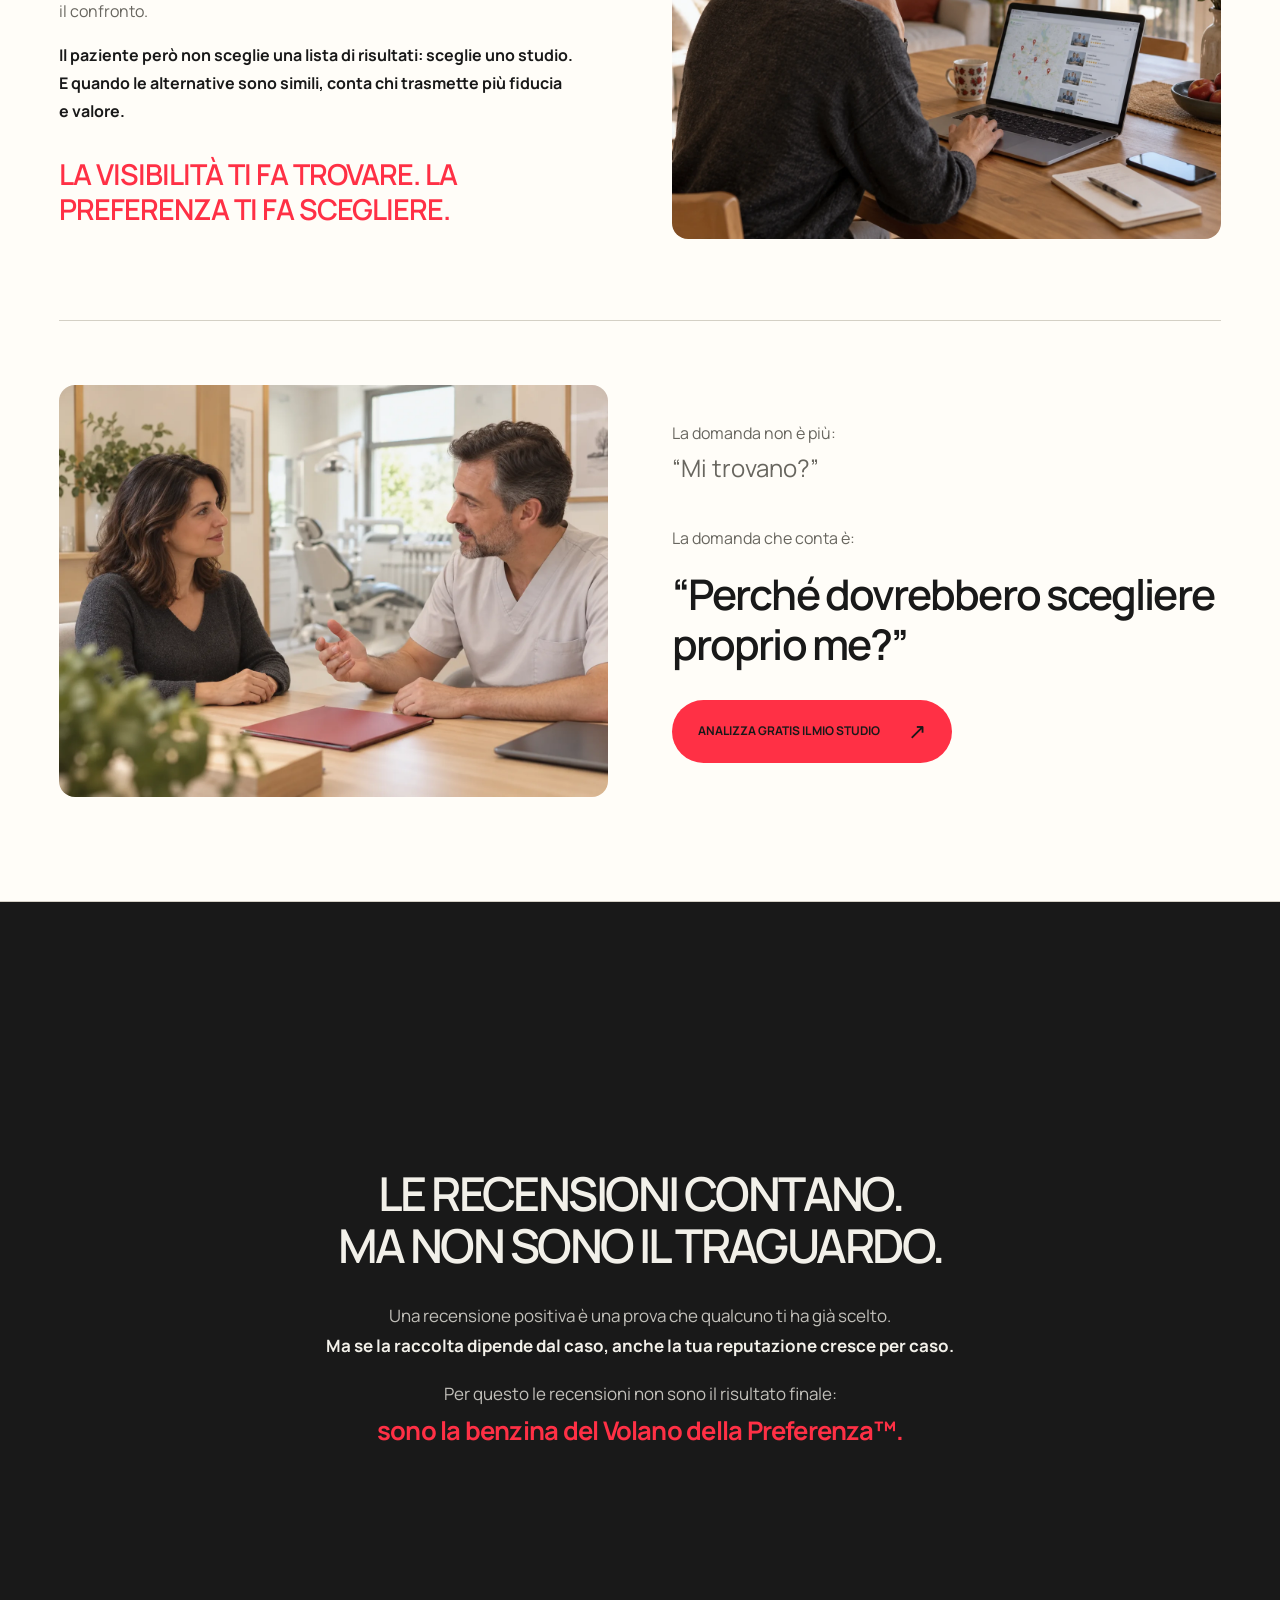
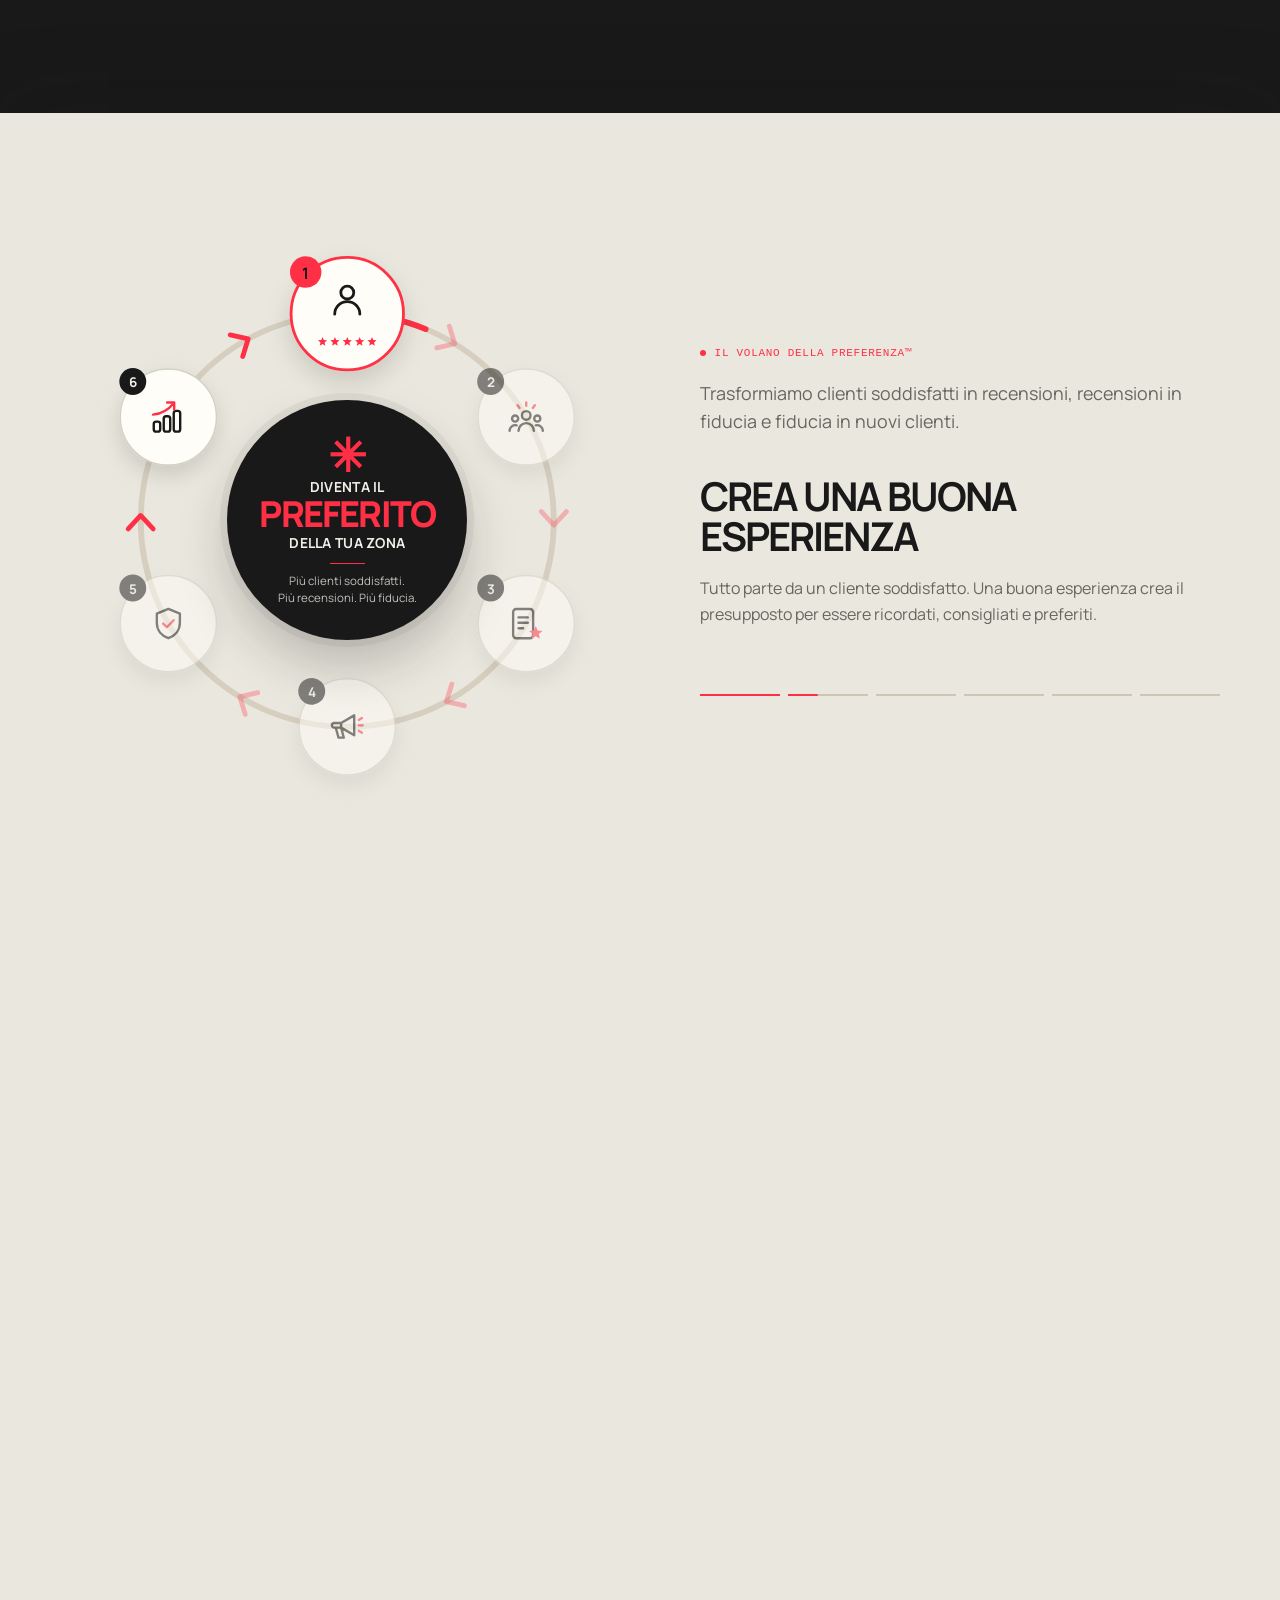
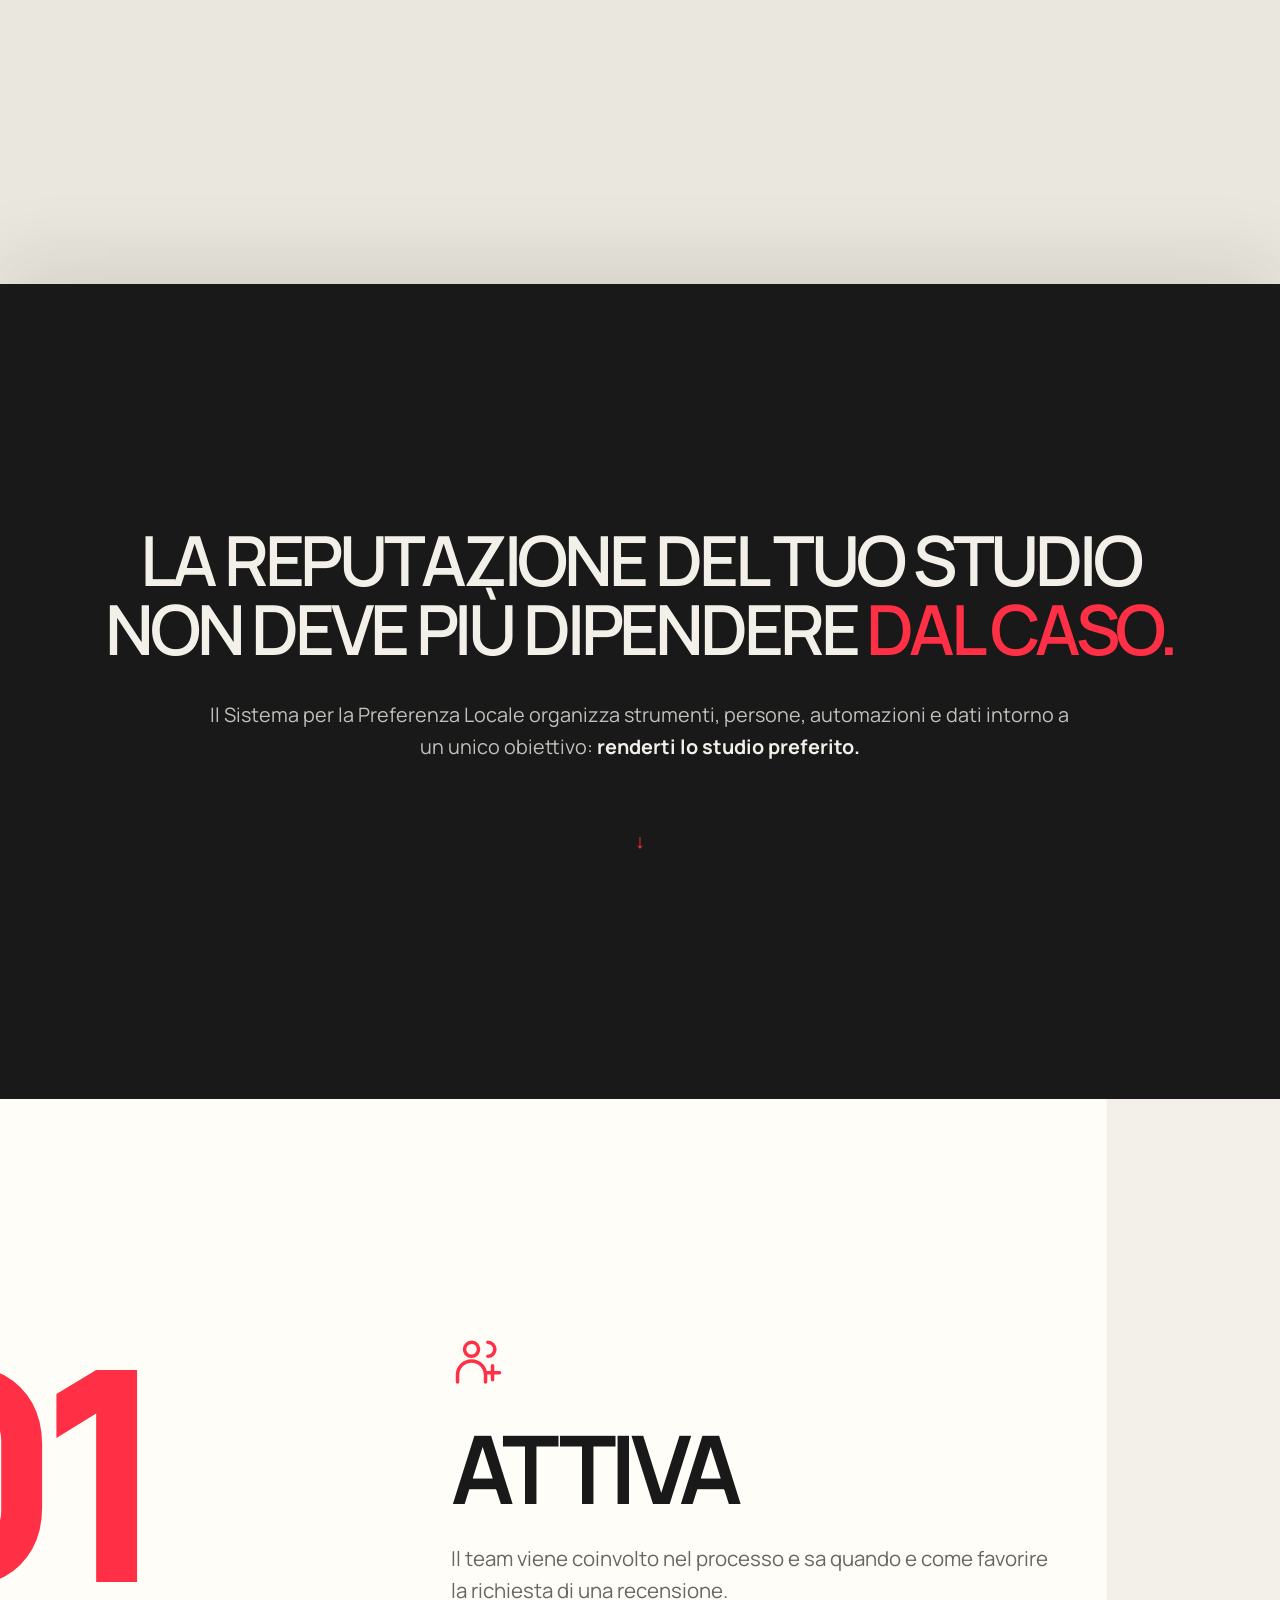
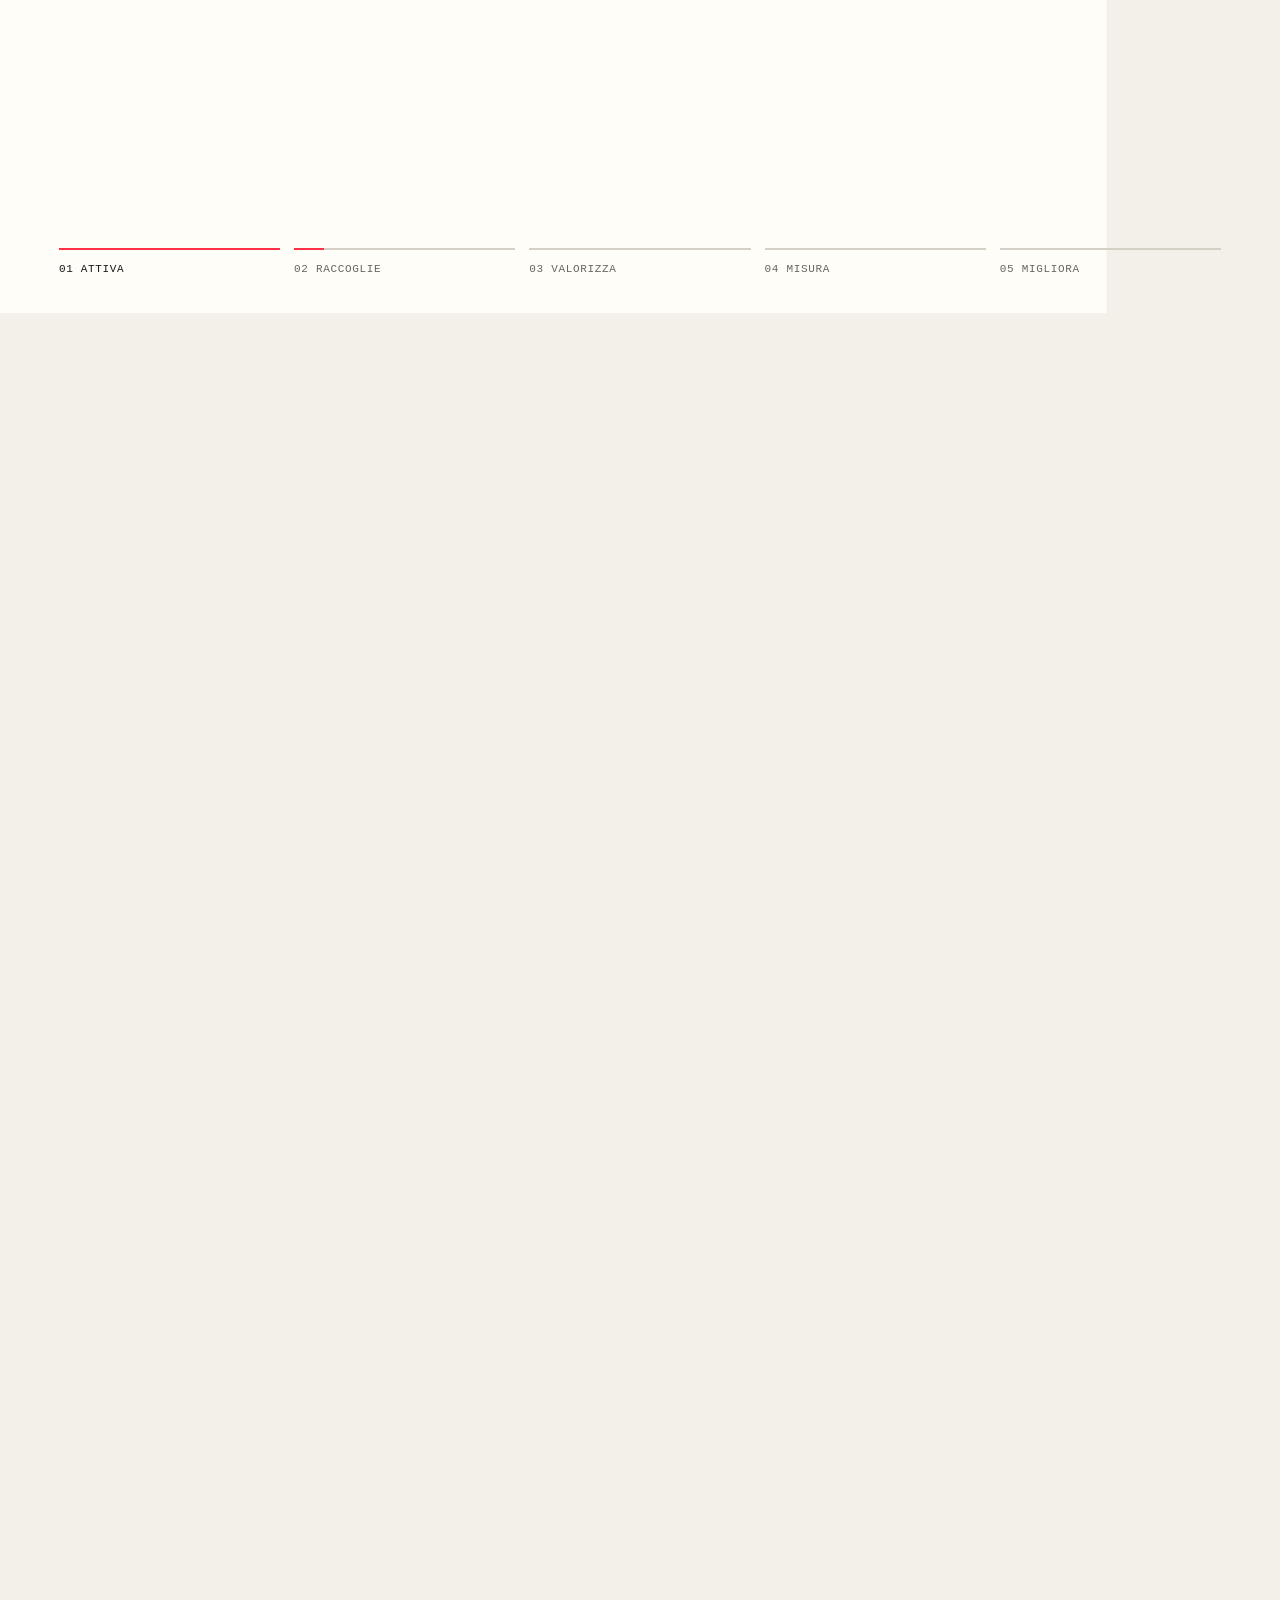
==== commit 1c9caddd: "feat: tolta dal form la scelta «Dove vuoi essere il preferito?» Co-Authored-By: Claude Opus 5 (1M co" ====
--- a/index.html
+++ b/index.html
@@ -236,7 +236,6 @@
 
     <section class="section contact-section wrap" id="richiedi" aria-labelledby="richiedi-title"><div class="contact-grid"><div class="contact-copy"><p class="eyebrow"><span class="dot"></span>Test di Preferibilità Locale™</p><h2 id="richiedi-title">Scopri quanto sei <span class="accent">preferibile.</span></h2><p>Richiedi gratuitamente il Test di Preferibilità Locale™.<br>Noi analizziamo il tuo studio e ti inviamo le due analisi: <strong>Reputazione + Competitiva Locale con Google Maps e Classifica AI.</strong></p><ul class="benefits"><li>2 analisi GRATUITE</li><li>Google Maps + AI</li><li>Nessun acquisto richiesto</li></ul><span class="contact-star" aria-hidden="true">✳&#xFE0E;</span></div>
       <form id="studio-form" data-api="https://app2.sistemarecensioni.it/api/v1/landing/eZ3AlcoxddCWelo8pbmB" data-turnstile-sitekey="0x4AAAAAAE6alCZBzefjcnyR" data-fonte="Landing dentisti" novalidate><h3>Trova il tuo studio</h3><div class="field"><label class="field-label" for="studio">Nome dello studio (come appari su Google)</label><div class="combobox"><input id="studio" name="studio" placeholder="Cerca la tua attività su Google" autocomplete="off" required minlength="3" role="combobox" aria-autocomplete="list" aria-expanded="false" aria-controls="studio-suggerimenti" aria-describedby="studio-error"><input type="hidden" id="place-id" name="place_id"><ul class="suggestions" id="studio-suggerimenti" role="listbox" aria-label="Studi trovati su Google" hidden></ul></div><small class="field-error" id="studio-error"></small></div><div class="form-pair"><label class="field" for="nome"><span>Nome</span><input id="nome" name="nome" placeholder="Il tuo nome" autocomplete="given-name" required aria-describedby="nome-error"><small class="field-error" id="nome-error"></small></label><label class="field" for="cognome"><span>Cognome</span><input id="cognome" name="cognome" placeholder="Il tuo cognome" autocomplete="family-name" required aria-describedby="cognome-error"><small class="field-error" id="cognome-error"></small></label></div><div class="form-trap" aria-hidden="true"><label for="nota-interna">Lascia vuoto questo campo</label><input id="nota-interna" name="nota_interna" tabindex="-1" autocomplete="off"></div><div class="form-pair"><label class="field" for="email"><span>Email</span><input id="email" name="email" type="email" placeholder="nome@studio.it" autocomplete="email" required aria-describedby="email-error"><small class="field-error" id="email-error"></small></label><label class="field" for="telefono"><span>Telefono</span><input id="telefono" name="telefono" type="tel" placeholder="+39 …" autocomplete="tel" required aria-describedby="telefono-error"><small class="field-error" id="telefono-error"></small></label></div>
-      <fieldset><legend>Dove vuoi essere il preferito?</legend><div class="choice-row"><label class="choice-tile"><input type="radio" name="zona" value="quartiere" required><svg viewBox="0 0 24 24" aria-hidden="true" focusable="false"><path d="M19 10c0 5-7 11-7 11S5 15 5 10a7 7 0 1 1 14 0Z"/><circle cx="12" cy="10" r="2.5"/></svg><span>Quartiere</span></label><label class="choice-tile"><input type="radio" name="zona" value="citta"><svg viewBox="0 0 24 24" aria-hidden="true" focusable="false"><path d="M3 21h18M5 21V8l6-3v16M11 21V10l8 3v8M8 10v.01M8 13v.01M8 16v.01M14 15v.01M14 18v.01M17 15v.01M17 18v.01"/></svg><span>Città</span></label><label class="choice-tile"><input type="radio" name="zona" value="provincia"><svg viewBox="0 0 24 24" aria-hidden="true" focusable="false"><path d="m9 4-6 2v14l6-2 6 2 6-2V4l-6 2-6-2ZM9 4v14M15 6v14"/></svg><span>Provincia</span></label></div><small class="field-error" id="zona-error"></small></fieldset>
       <fieldset><legend>Priorità nei prossimi 12 mesi</legend><div class="priority-list"><label><input type="checkbox" name="priorita" value="Aumentare nuovi pazienti"> Aumentare nuovi pazienti</label><label><input type="checkbox" name="priorita" value="Migliorare reputazione e recensioni"> Migliorare reputazione e recensioni</label><label><input type="checkbox" name="priorita" value="Rafforzare la presenza locale"> Rafforzare la presenza locale</label><label><input type="checkbox" name="priorita" value="Superare concorrenti diretti"> Superare concorrenti diretti</label></div></fieldset>
       <div class="turnstile-slot" id="turnstile-slot"></div><button class="btn btn-primary" type="submit">Richiedi Gratis il Test di Preferibilità Locale™ <span aria-hidden="true">↗</span></button><p id="form-status" role="status" aria-live="polite"></p></form>
     </div></section>
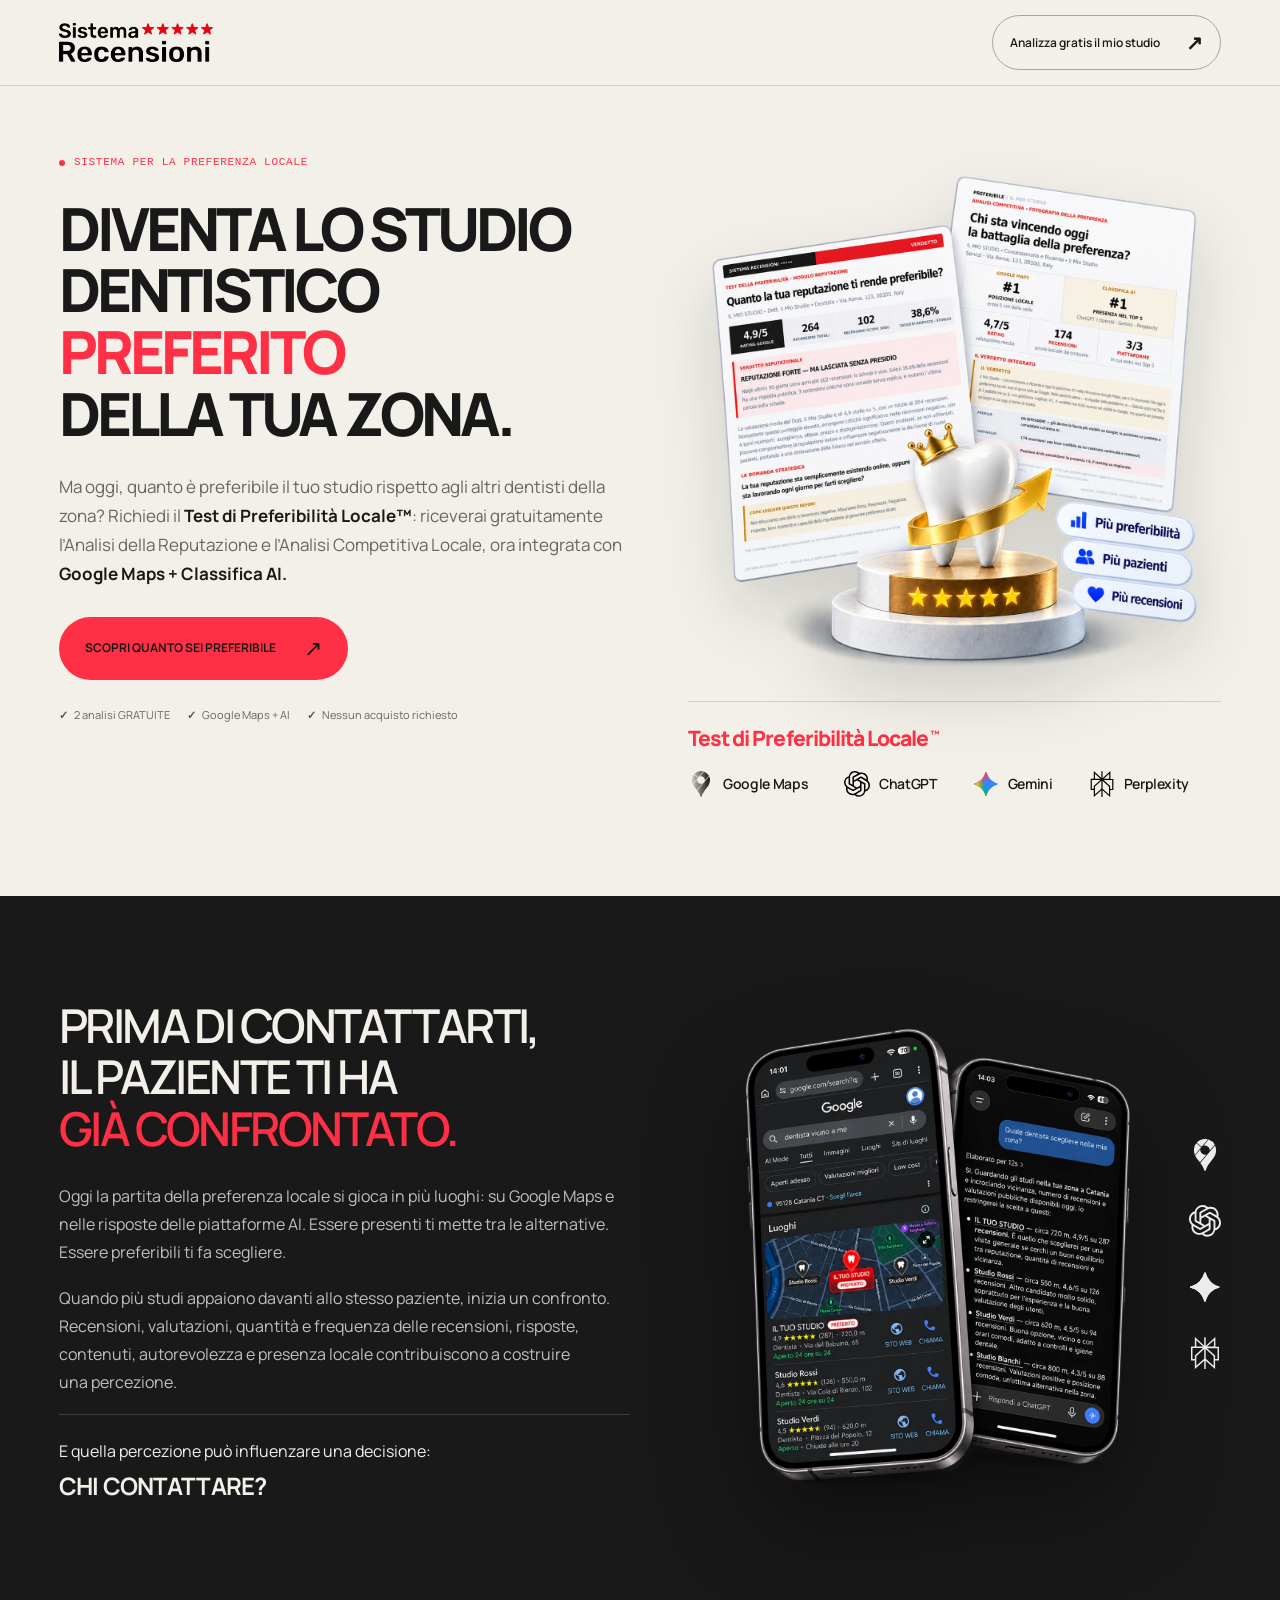
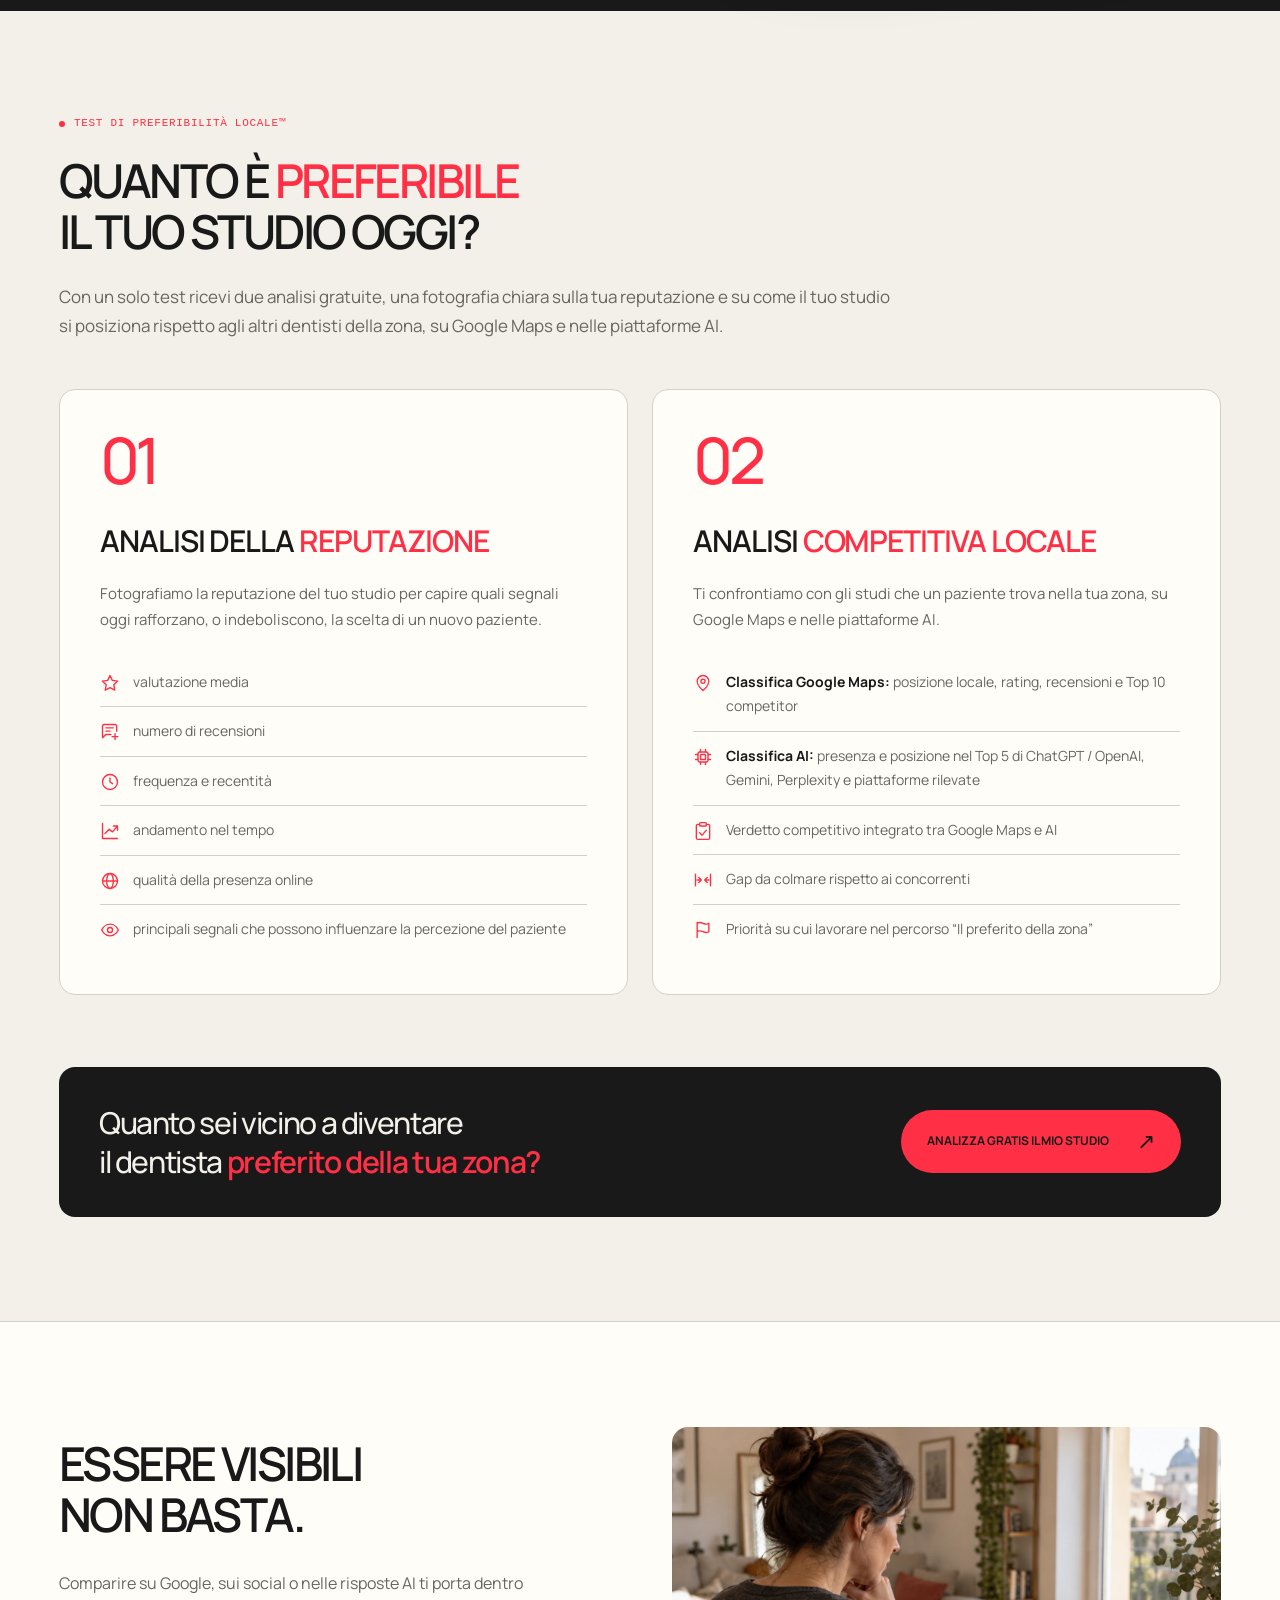
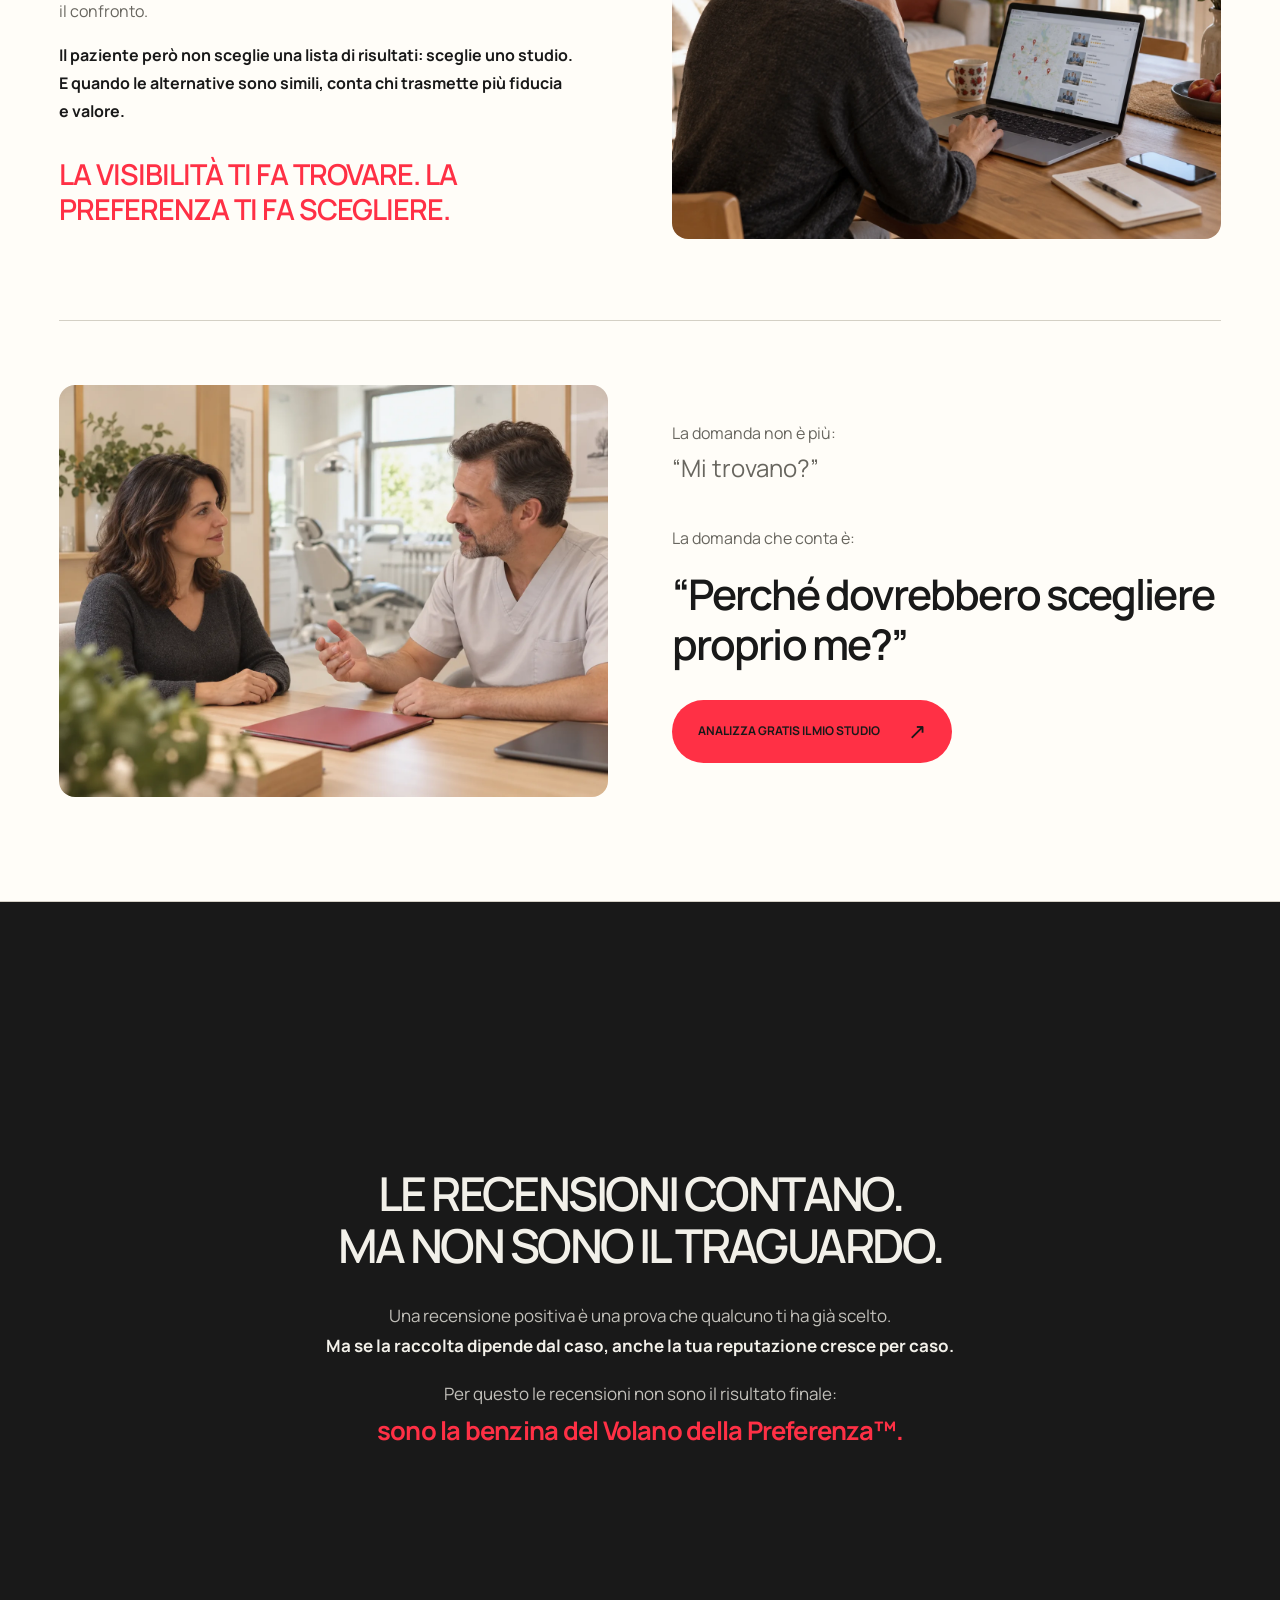
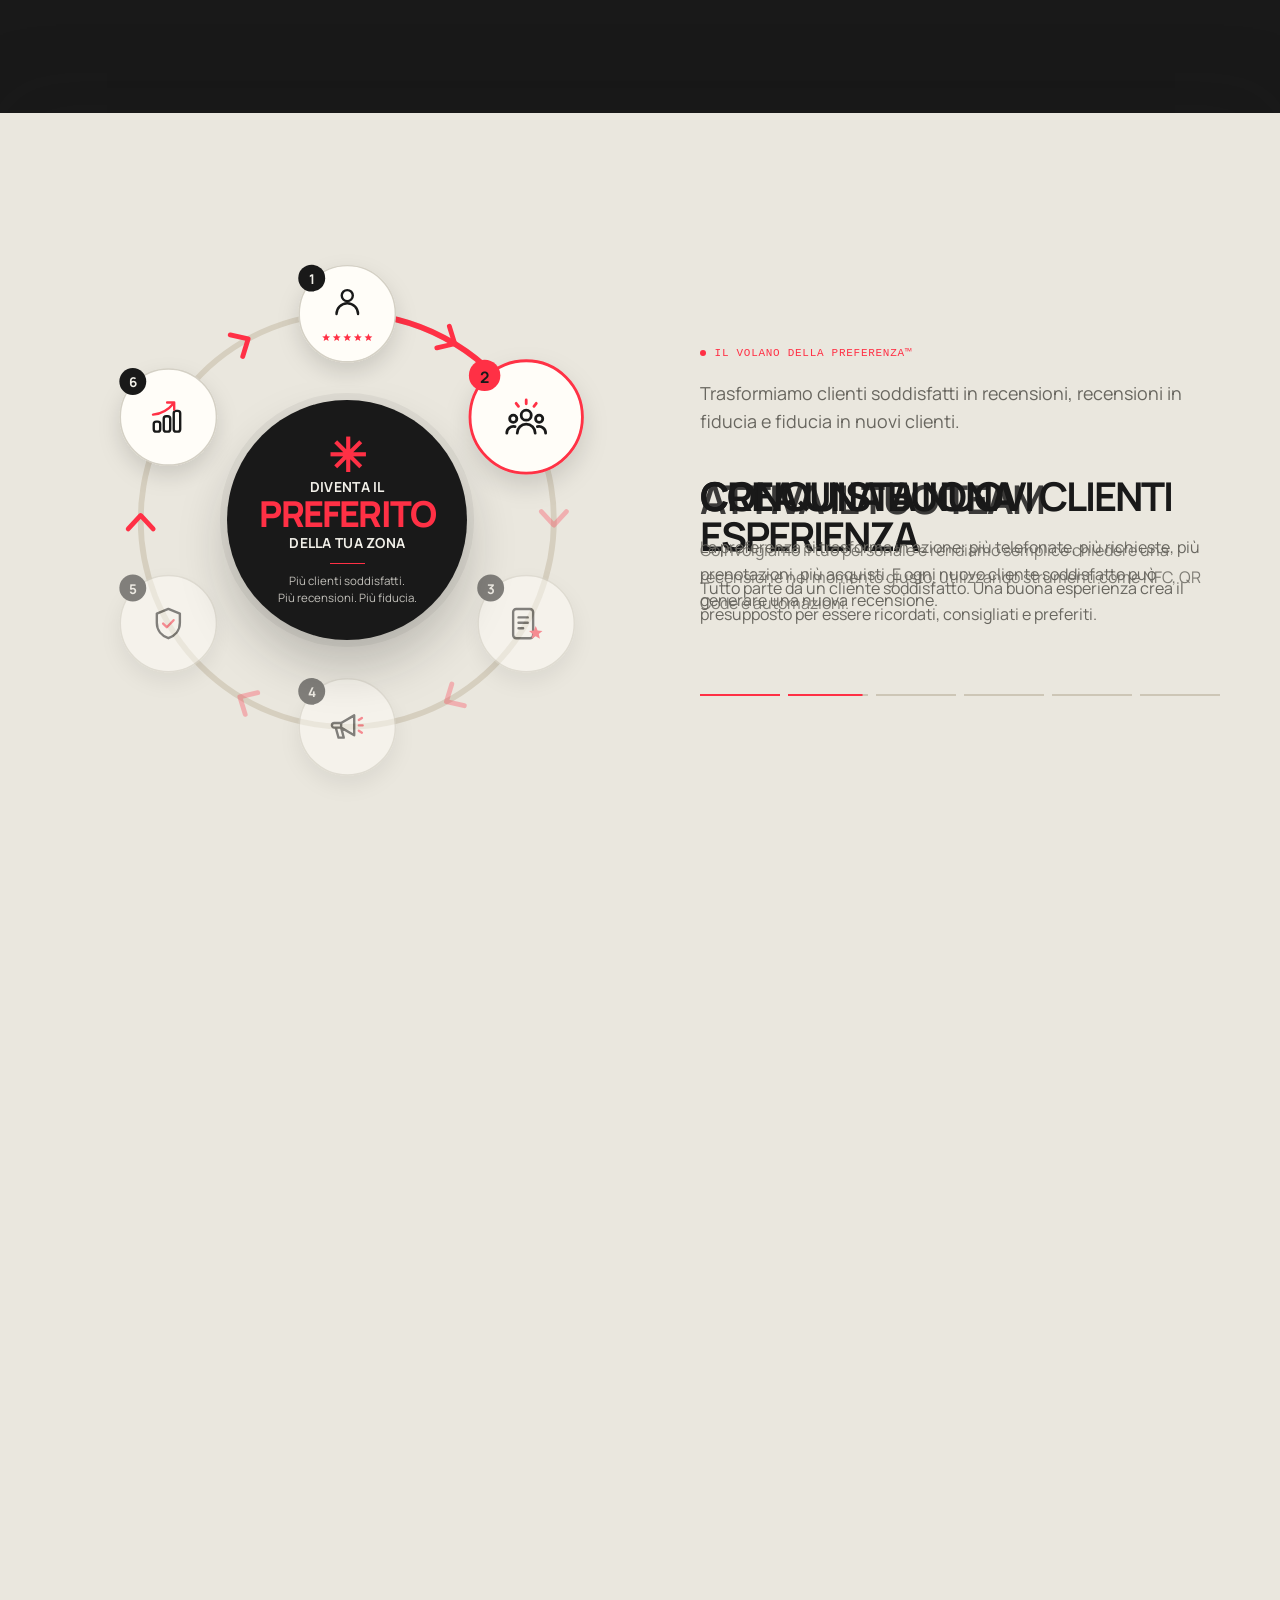
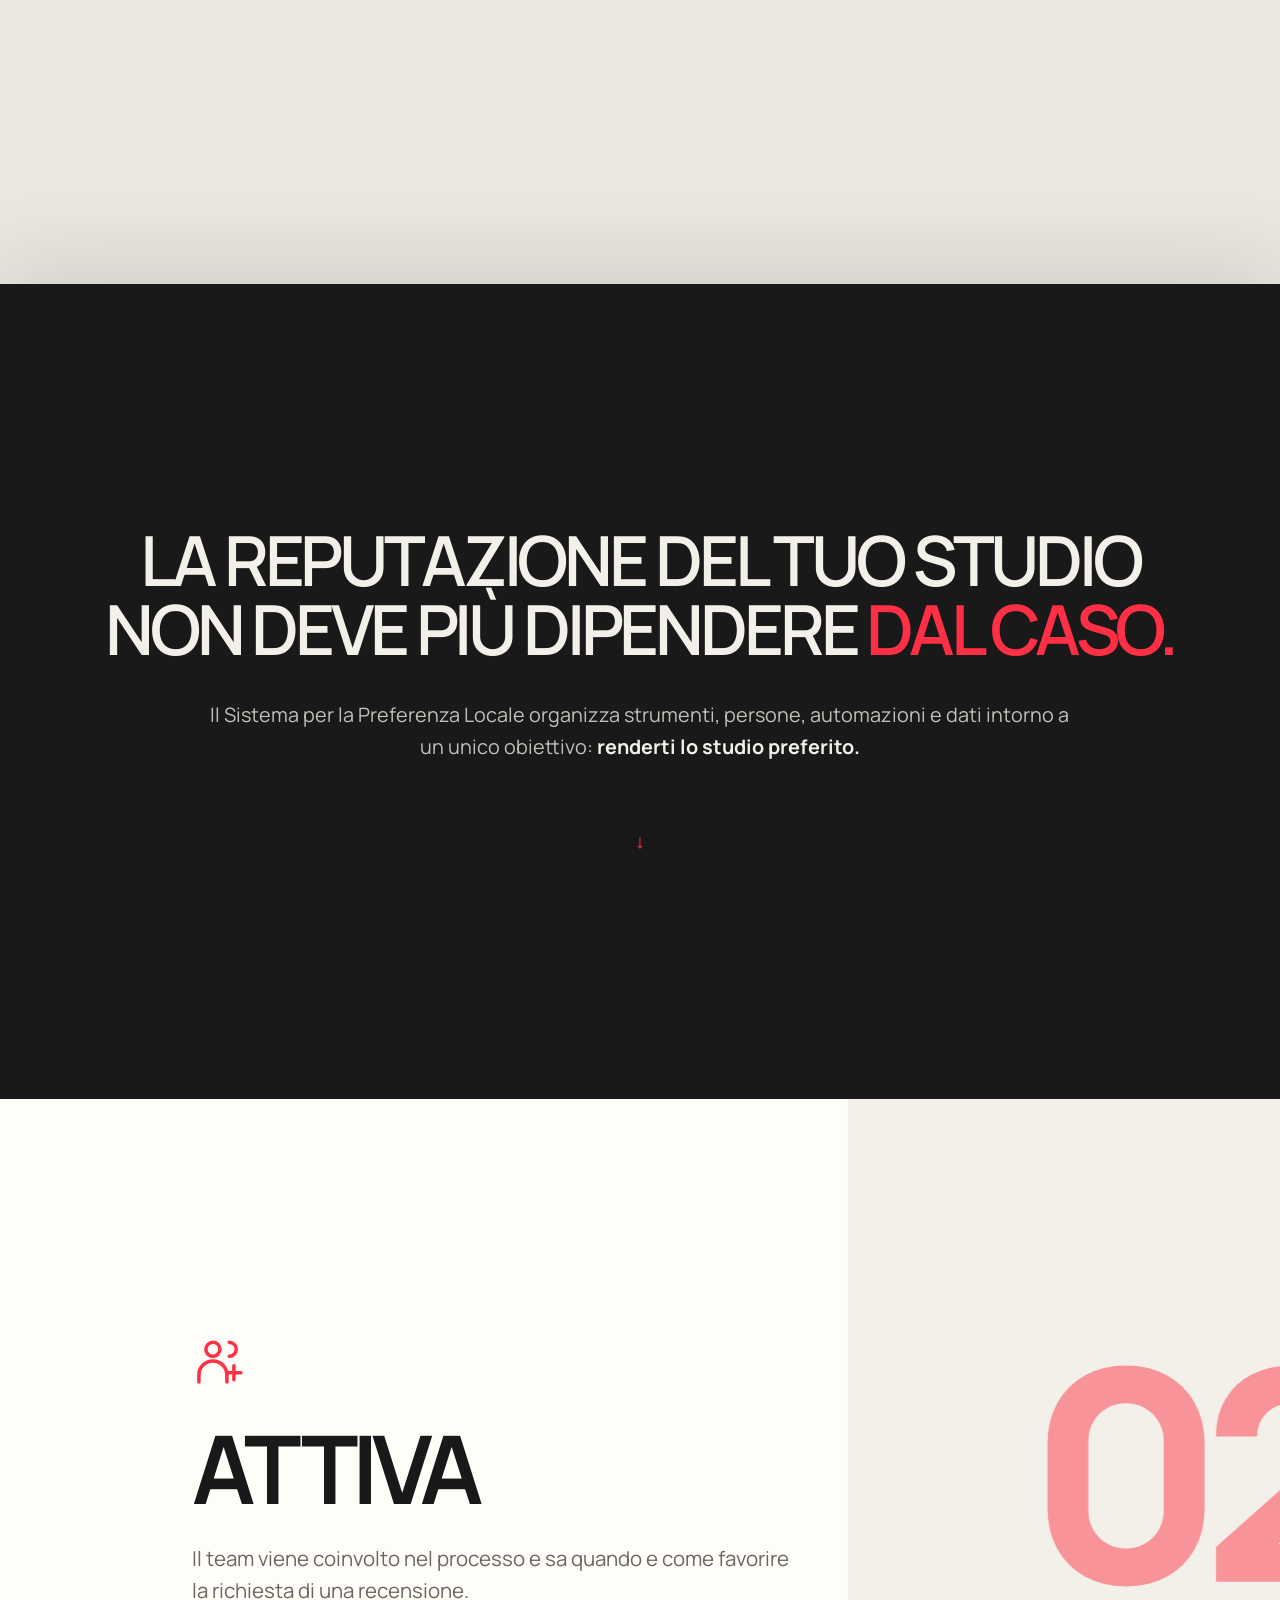
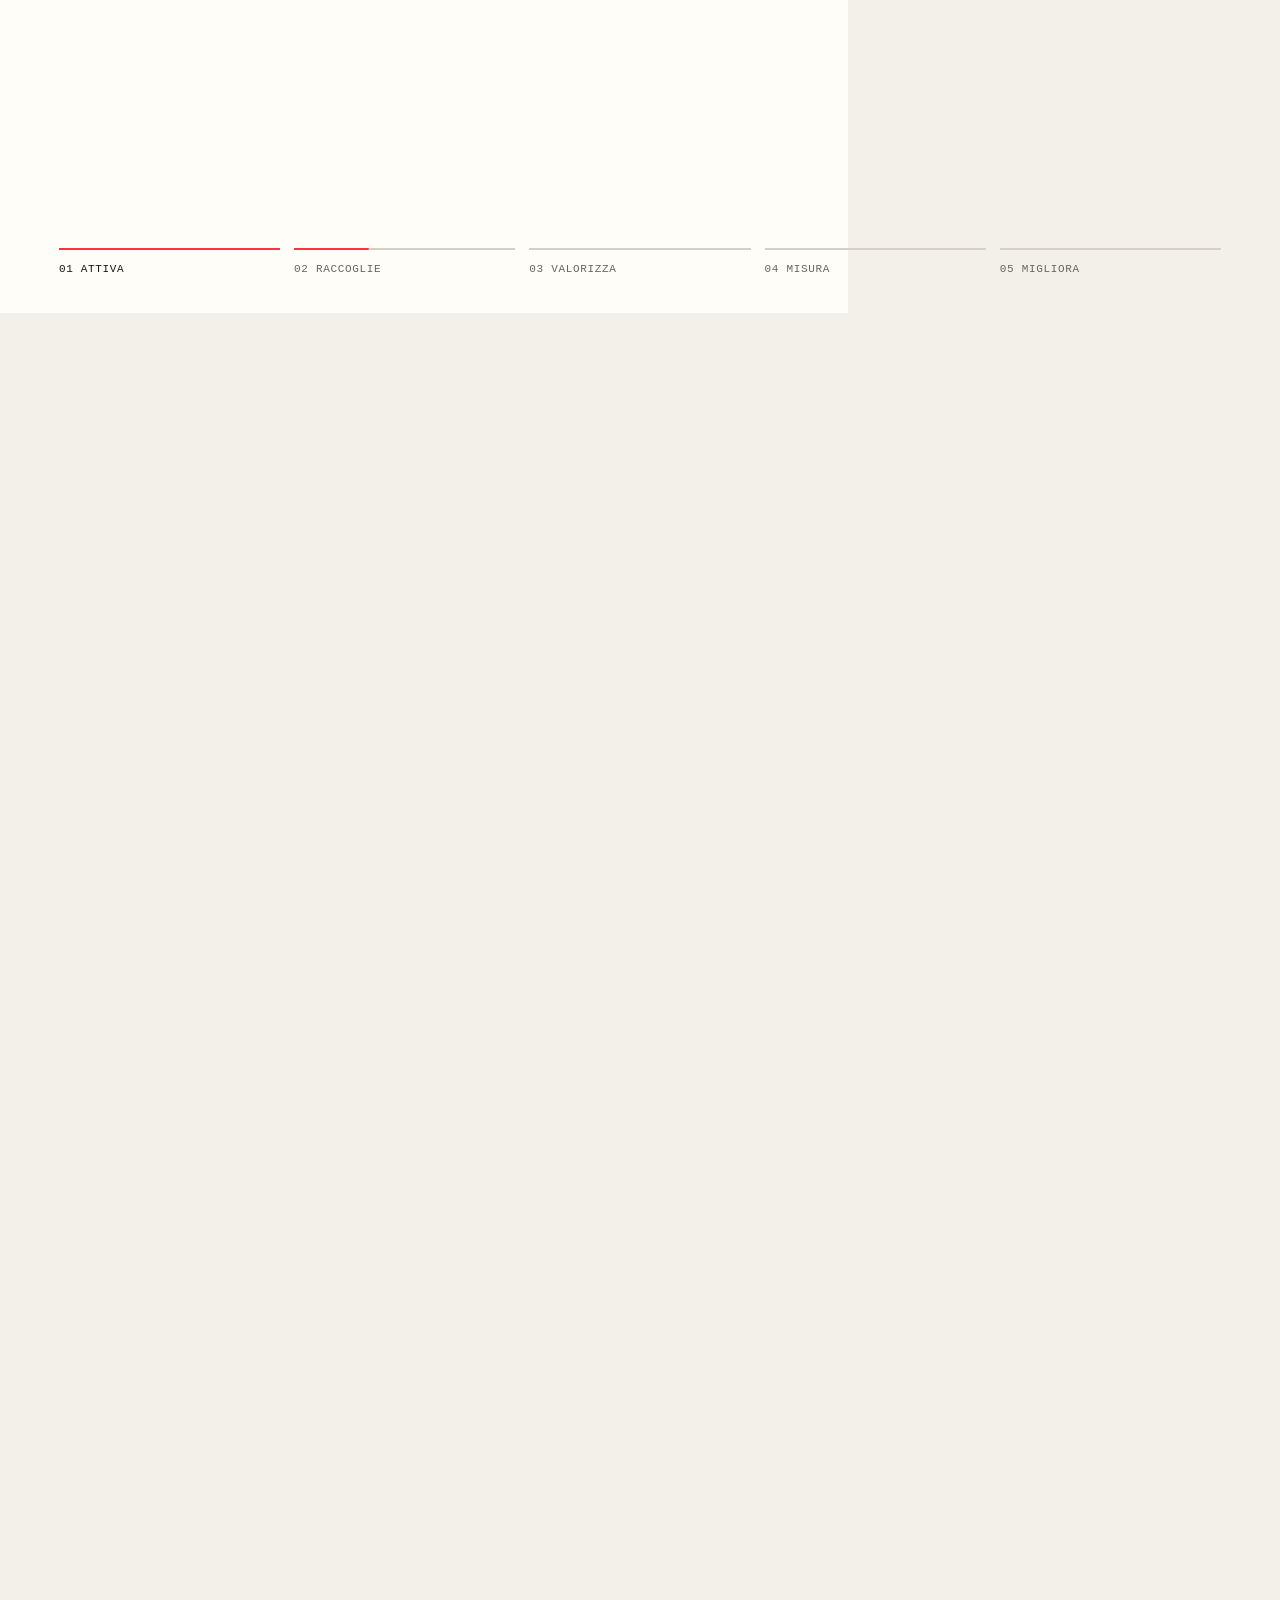
==== commit 1c212ae2: "feat: consensi GDPR nel form (informativa obbligatoria, marketing facoltativo) Co-Authored-By: Claud" ====
--- a/index.html
+++ b/index.html
@@ -237,6 +237,7 @@
     <section class="section contact-section wrap" id="richiedi" aria-labelledby="richiedi-title"><div class="contact-grid"><div class="contact-copy"><p class="eyebrow"><span class="dot"></span>Test di Preferibilità Locale™</p><h2 id="richiedi-title">Scopri quanto sei <span class="accent">preferibile.</span></h2><p>Richiedi gratuitamente il Test di Preferibilità Locale™.<br>Noi analizziamo il tuo studio e ti inviamo le due analisi: <strong>Reputazione + Competitiva Locale con Google Maps e Classifica AI.</strong></p><ul class="benefits"><li>2 analisi GRATUITE</li><li>Google Maps + AI</li><li>Nessun acquisto richiesto</li></ul><span class="contact-star" aria-hidden="true">✳&#xFE0E;</span></div>
       <form id="studio-form" data-api="https://app2.sistemarecensioni.it/api/v1/landing/eZ3AlcoxddCWelo8pbmB" data-turnstile-sitekey="0x4AAAAAAE6alCZBzefjcnyR" data-fonte="Landing dentisti" novalidate><h3>Trova il tuo studio</h3><div class="field"><label class="field-label" for="studio">Nome dello studio (come appari su Google)</label><div class="combobox"><input id="studio" name="studio" placeholder="Cerca la tua attività su Google" autocomplete="off" required minlength="3" role="combobox" aria-autocomplete="list" aria-expanded="false" aria-controls="studio-suggerimenti" aria-describedby="studio-error"><input type="hidden" id="place-id" name="place_id"><ul class="suggestions" id="studio-suggerimenti" role="listbox" aria-label="Studi trovati su Google" hidden></ul></div><small class="field-error" id="studio-error"></small></div><div class="form-pair"><label class="field" for="nome"><span>Nome</span><input id="nome" name="nome" placeholder="Il tuo nome" autocomplete="given-name" required aria-describedby="nome-error"><small class="field-error" id="nome-error"></small></label><label class="field" for="cognome"><span>Cognome</span><input id="cognome" name="cognome" placeholder="Il tuo cognome" autocomplete="family-name" required aria-describedby="cognome-error"><small class="field-error" id="cognome-error"></small></label></div><div class="form-trap" aria-hidden="true"><label for="nota-interna">Lascia vuoto questo campo</label><input id="nota-interna" name="nota_interna" tabindex="-1" autocomplete="off"></div><div class="form-pair"><label class="field" for="email"><span>Email</span><input id="email" name="email" type="email" placeholder="nome@studio.it" autocomplete="email" required aria-describedby="email-error"><small class="field-error" id="email-error"></small></label><label class="field" for="telefono"><span>Telefono</span><input id="telefono" name="telefono" type="tel" placeholder="+39 …" autocomplete="tel" required aria-describedby="telefono-error"><small class="field-error" id="telefono-error"></small></label></div>
       <fieldset><legend>Priorità nei prossimi 12 mesi</legend><div class="priority-list"><label><input type="checkbox" name="priorita" value="Aumentare nuovi pazienti"> Aumentare nuovi pazienti</label><label><input type="checkbox" name="priorita" value="Migliorare reputazione e recensioni"> Migliorare reputazione e recensioni</label><label><input type="checkbox" name="priorita" value="Rafforzare la presenza locale"> Rafforzare la presenza locale</label><label><input type="checkbox" name="priorita" value="Superare concorrenti diretti"> Superare concorrenti diretti</label></div></fieldset>
+      <div class="consents"><div class="consent"><input type="checkbox" id="privacy" name="privacy" required aria-describedby="privacy-error"><label for="privacy">Ho letto l’<a id="privacy-link" href="#" target="_blank" rel="noopener">informativa privacy</a> e chiedo che i miei dati siano usati per preparare e inviarmi il Test di Preferibilità Locale™. <span class="consent-required" aria-hidden="true">*</span></label></div><small class="field-error" id="privacy-error"></small><div class="consent"><input type="checkbox" id="marketing" name="marketing"><label for="marketing">Acconsento a ricevere comunicazioni commerciali e aggiornamenti da Sistema Recensioni. <span class="consent-optional">(facoltativo)</span></label></div></div>
       <div class="turnstile-slot" id="turnstile-slot"></div><button class="btn btn-primary" type="submit">Richiedi Gratis il Test di Preferibilità Locale™ <span aria-hidden="true">↗</span></button><p id="form-status" role="status" aria-live="polite"></p></form>
     </div></section>
   </main>
--- a/styles.css
+++ b/styles.css
@@ -281,6 +281,17 @@
 .suggestions .suggestion-note{cursor:default;color:var(--muted)}
 .form-trap{position:absolute;left:-10000px;width:1px;height:1px;overflow:hidden}
 #studio-form>.btn:disabled{opacity:.65;cursor:progress;transform:none}
+/* GDPR consents: privacy notice (required) and marketing (optional, separate). */
+.consents{display:grid;gap:10px;margin:2px 0 20px}
+.consent{display:flex;align-items:flex-start;gap:10px;font-size:12px;line-height:1.55;color:var(--muted)}
+.consent input[type=checkbox]{margin-top:2px}
+.consent label{cursor:pointer}
+.consent a{color:var(--ink);text-decoration:underline;text-underline-offset:2px}
+.consent a:hover{color:var(--accent-text)}
+.consent-required{color:var(--accent-text);font-weight:700}
+.consent-optional{color:#8a857a}
+.consent input[aria-invalid=true]{outline:2px solid var(--error);outline-offset:2px}
+.consents .field-error{margin:-4px 0 0 26px}
 .turnstile-slot{display:flex;justify-content:center}
 .turnstile-slot iframe{margin-bottom:16px}
 @media(min-width:801px) and (max-height:770px){#studio-form .field>.field-label{margin-bottom:5px}}
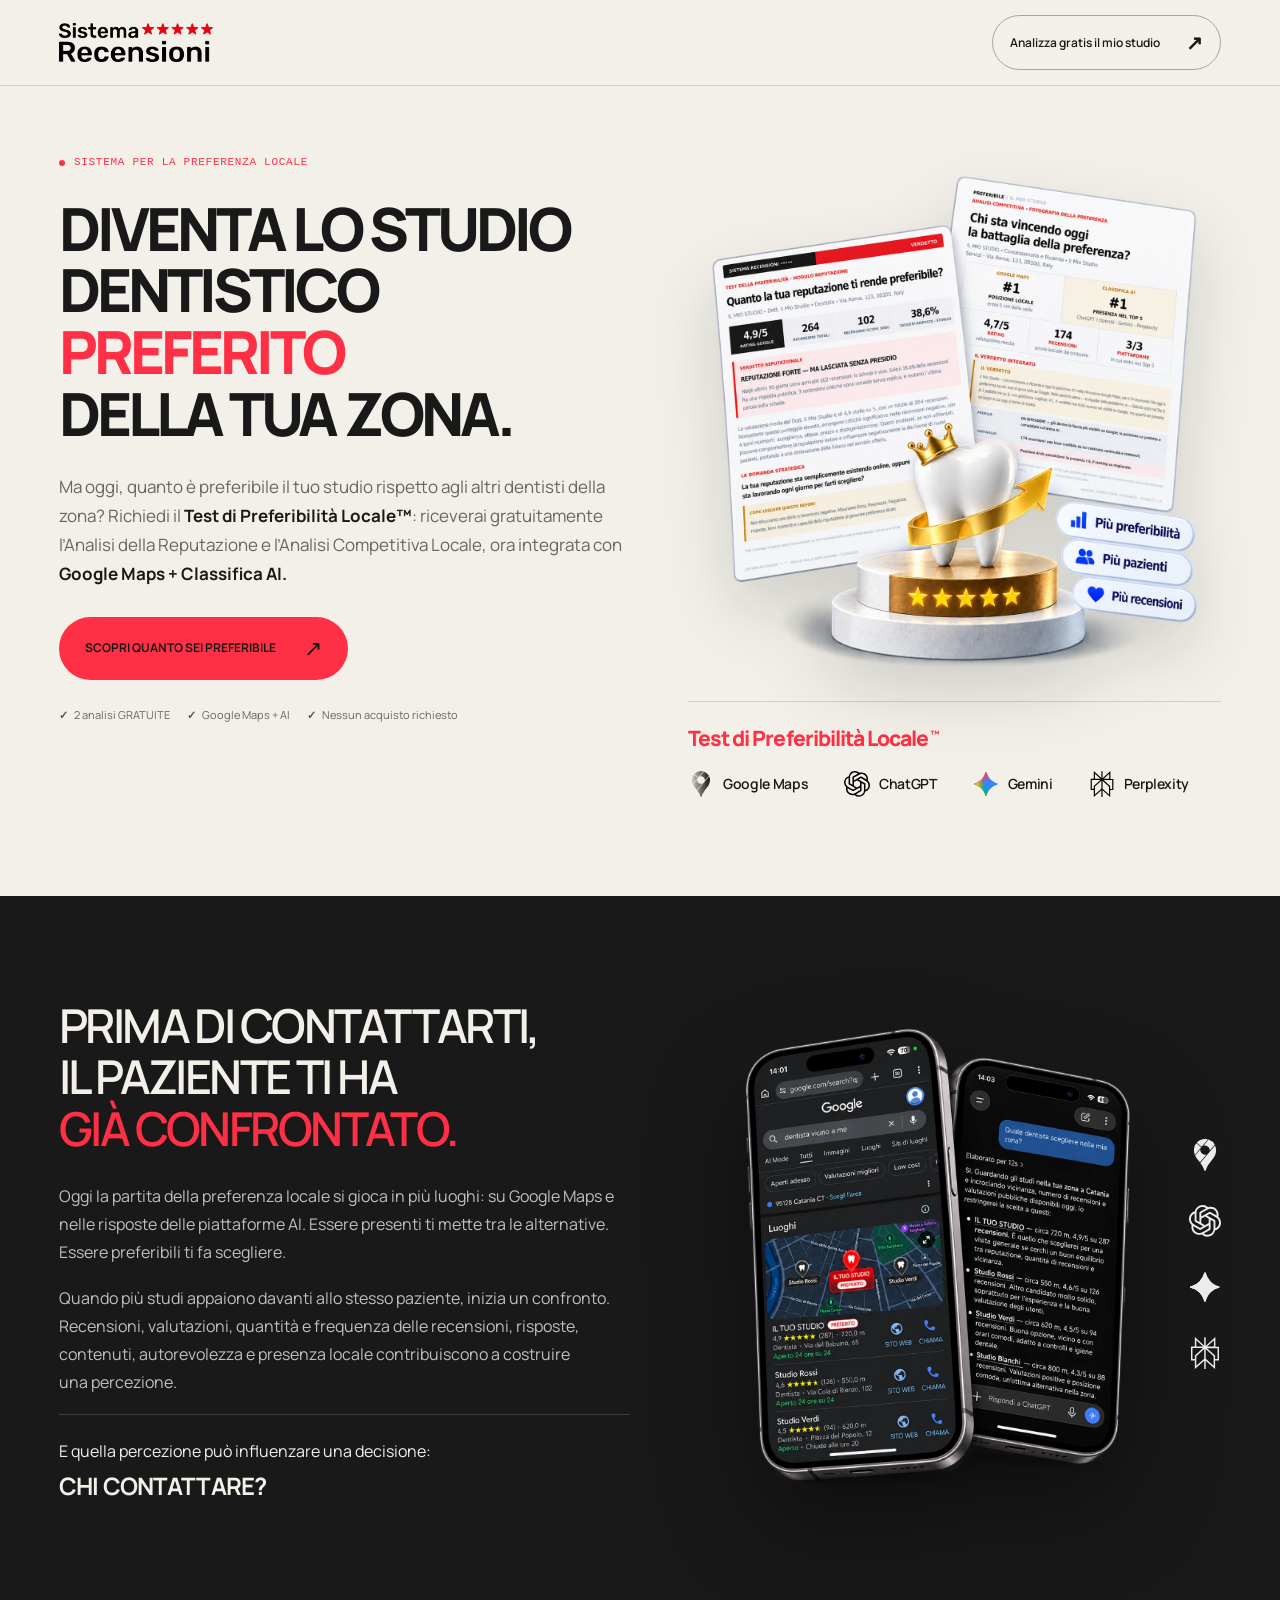
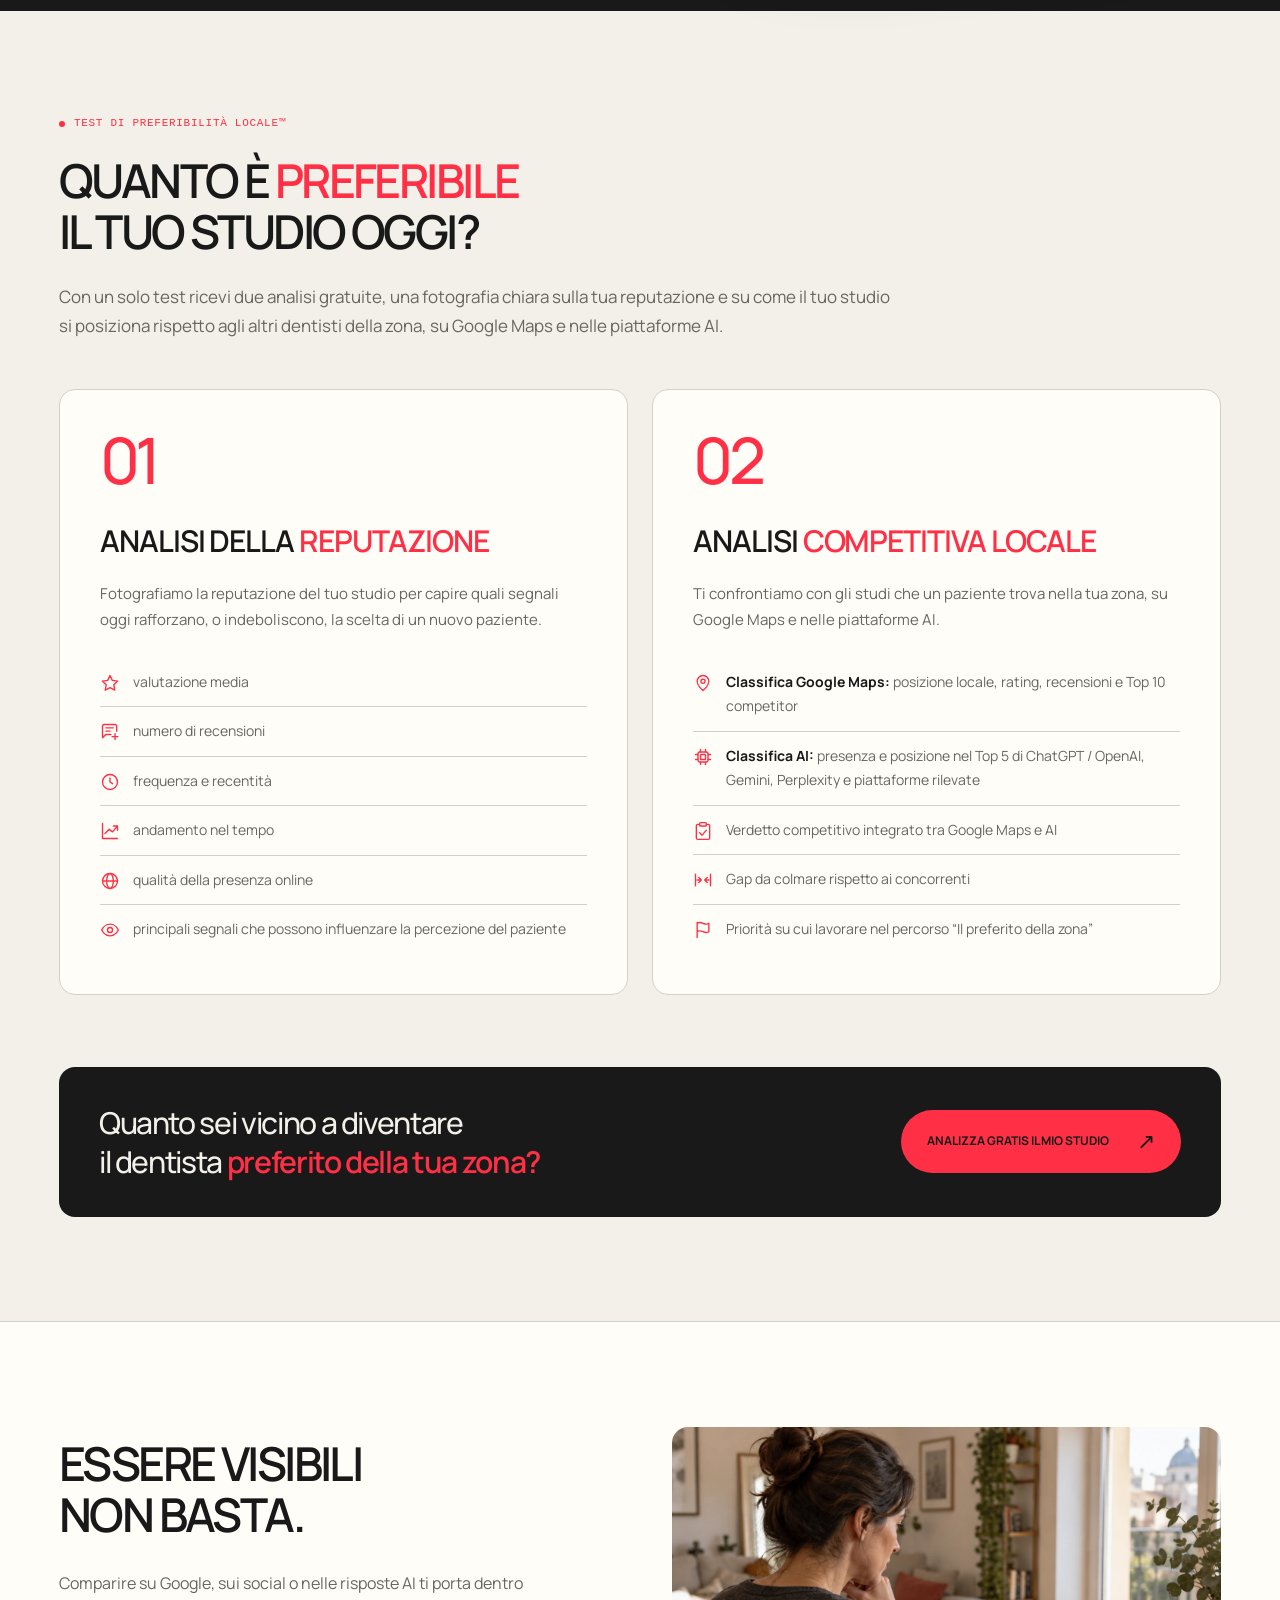
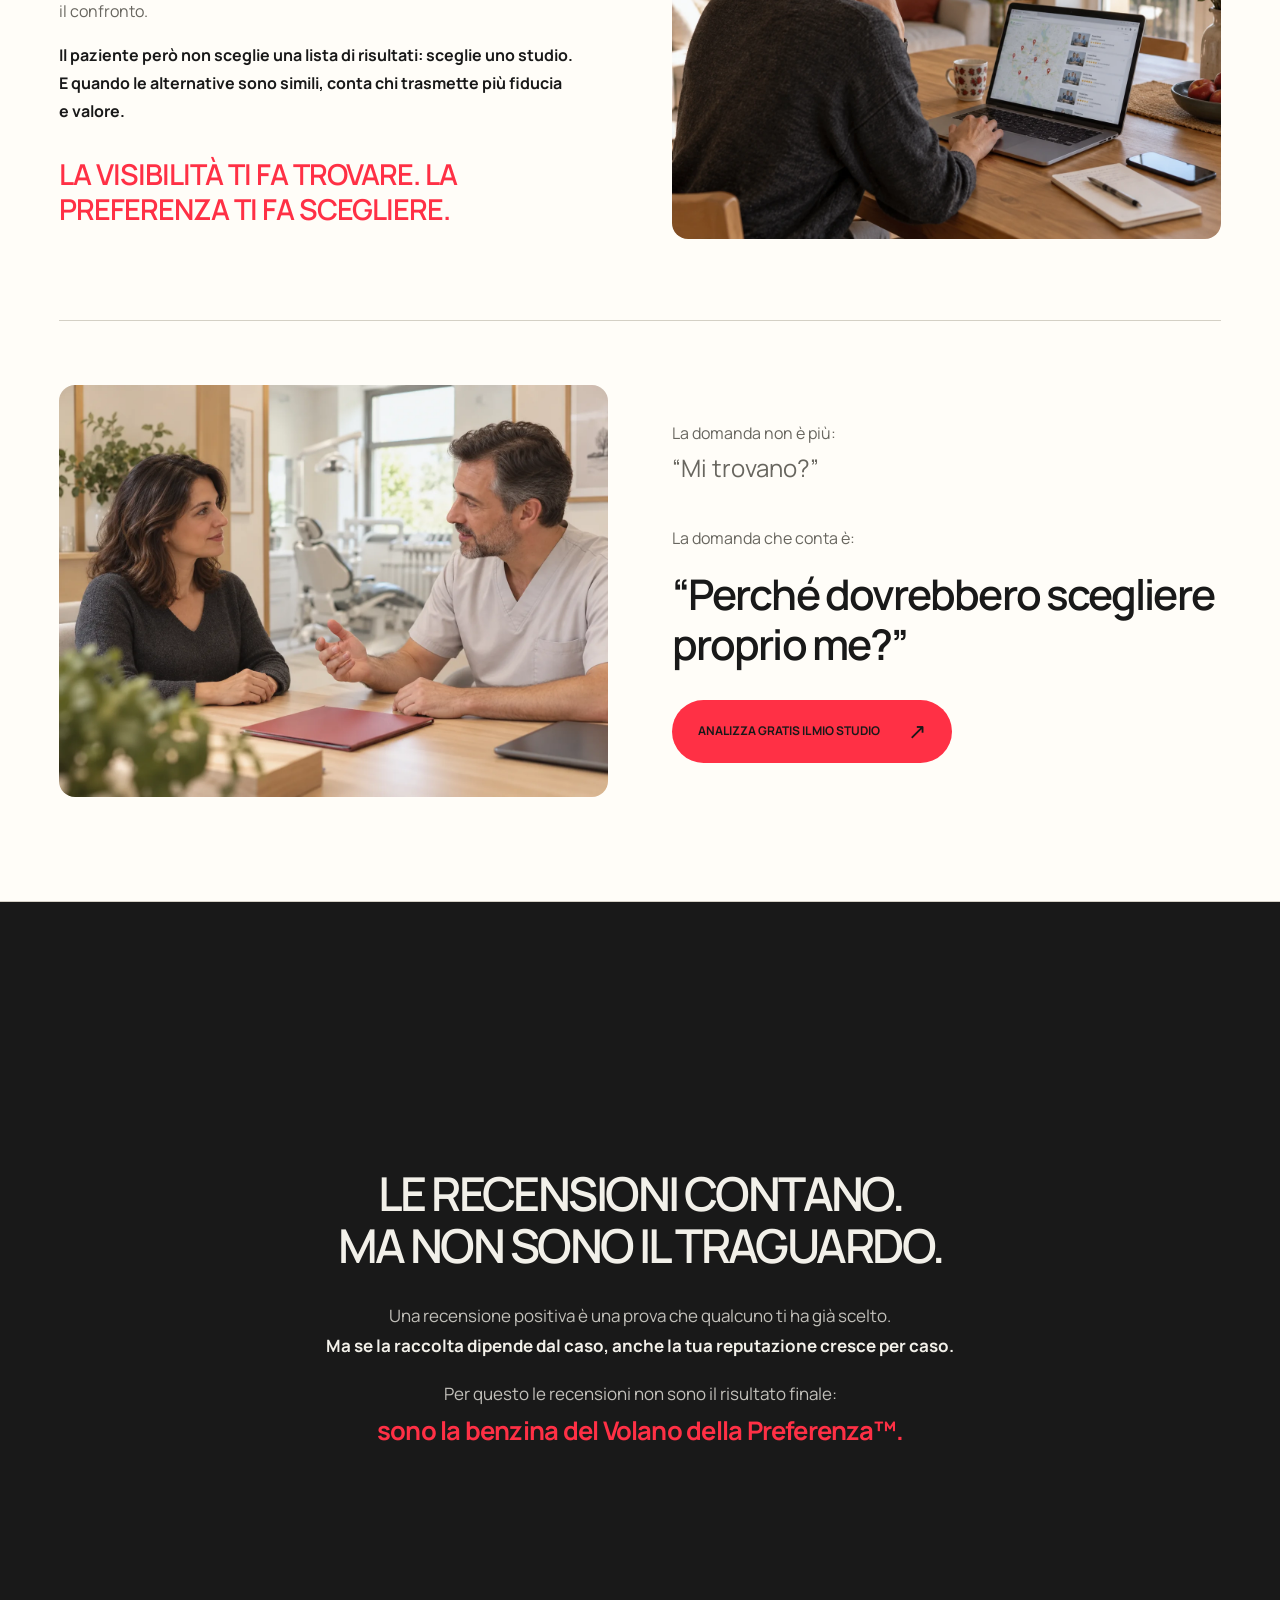
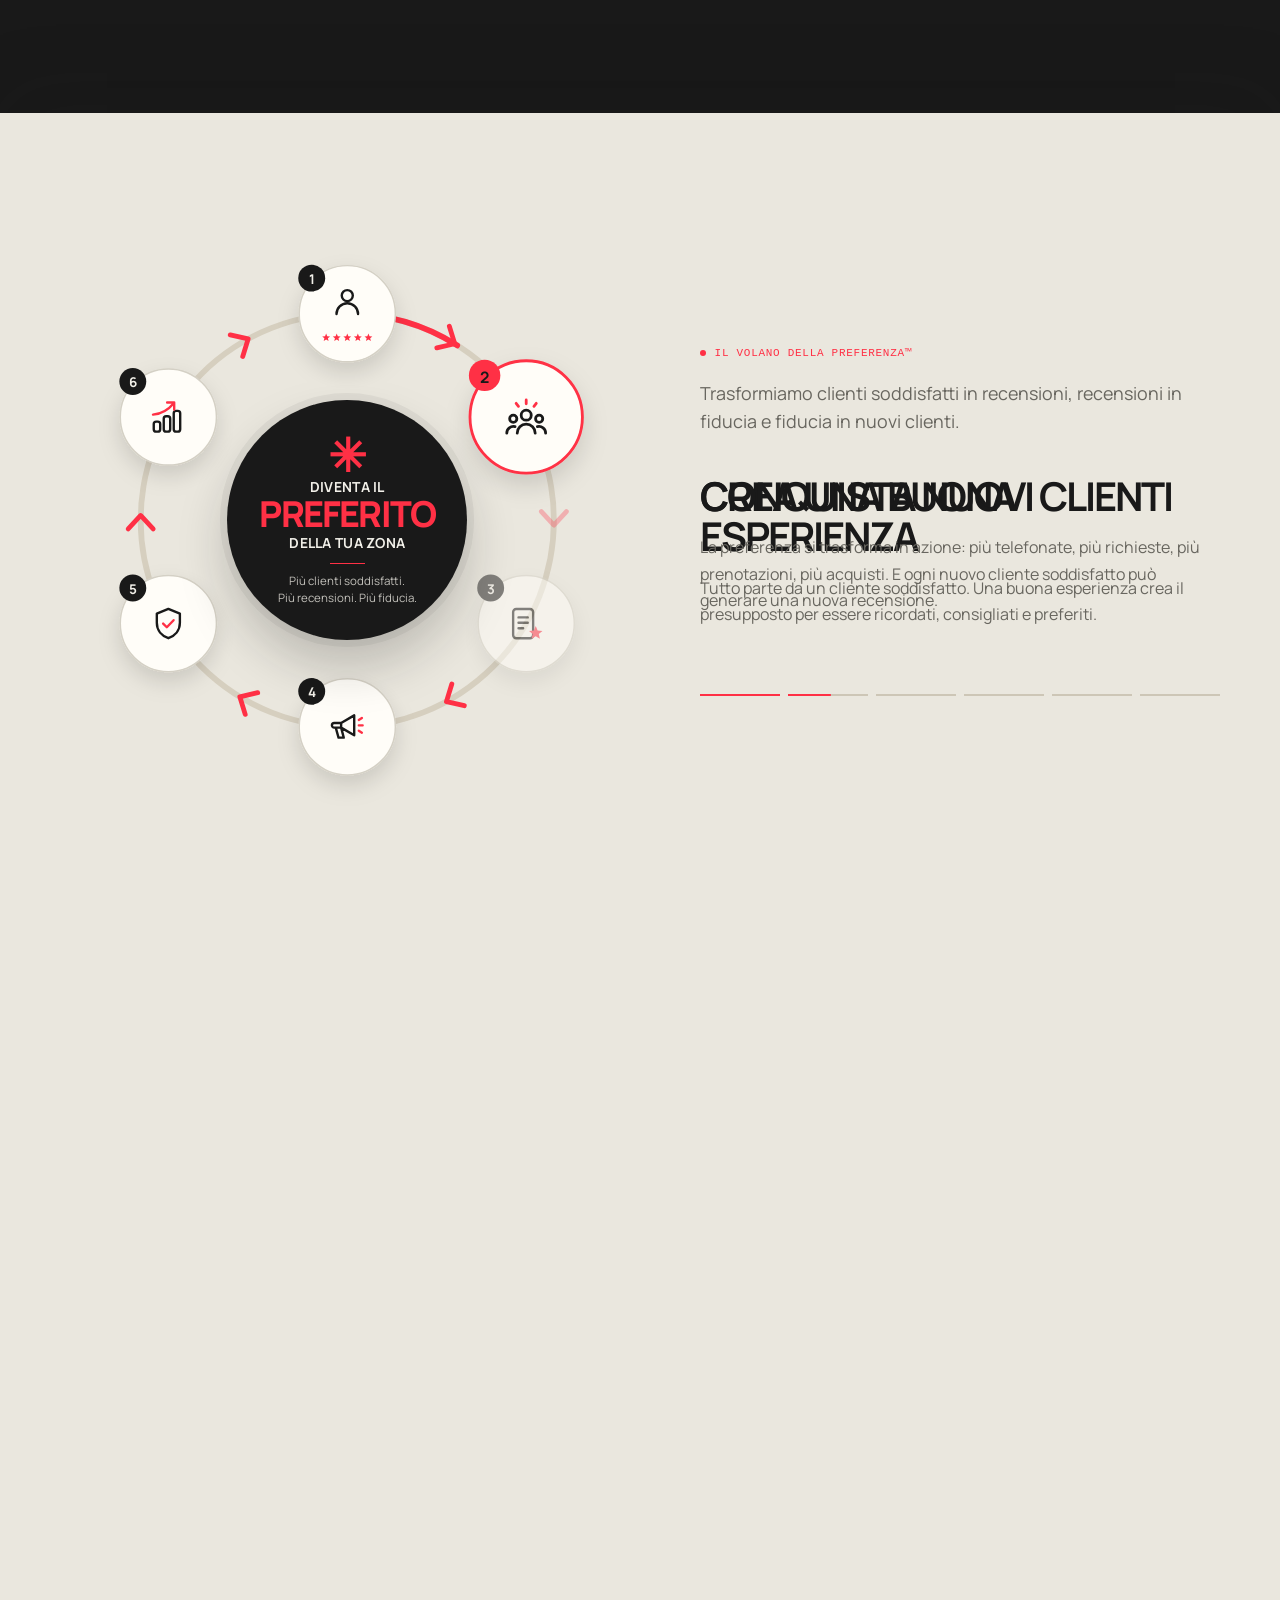
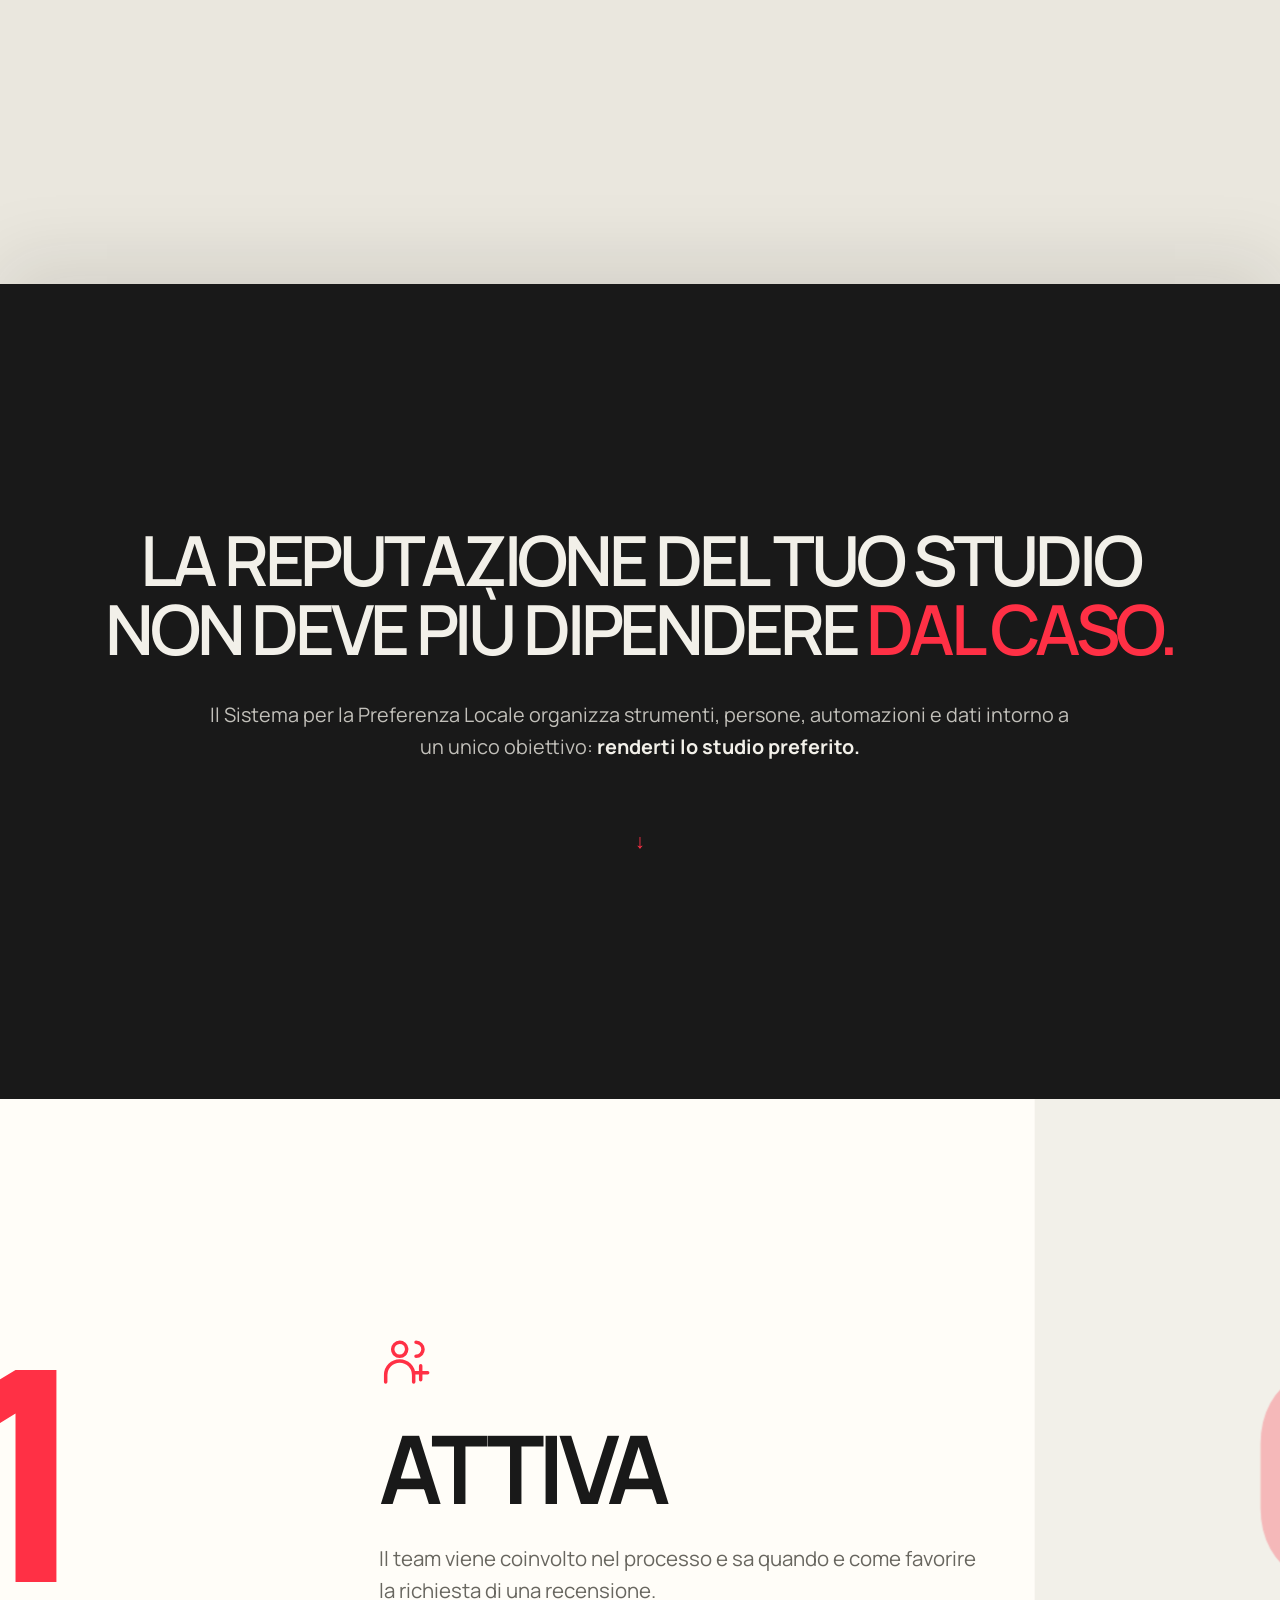
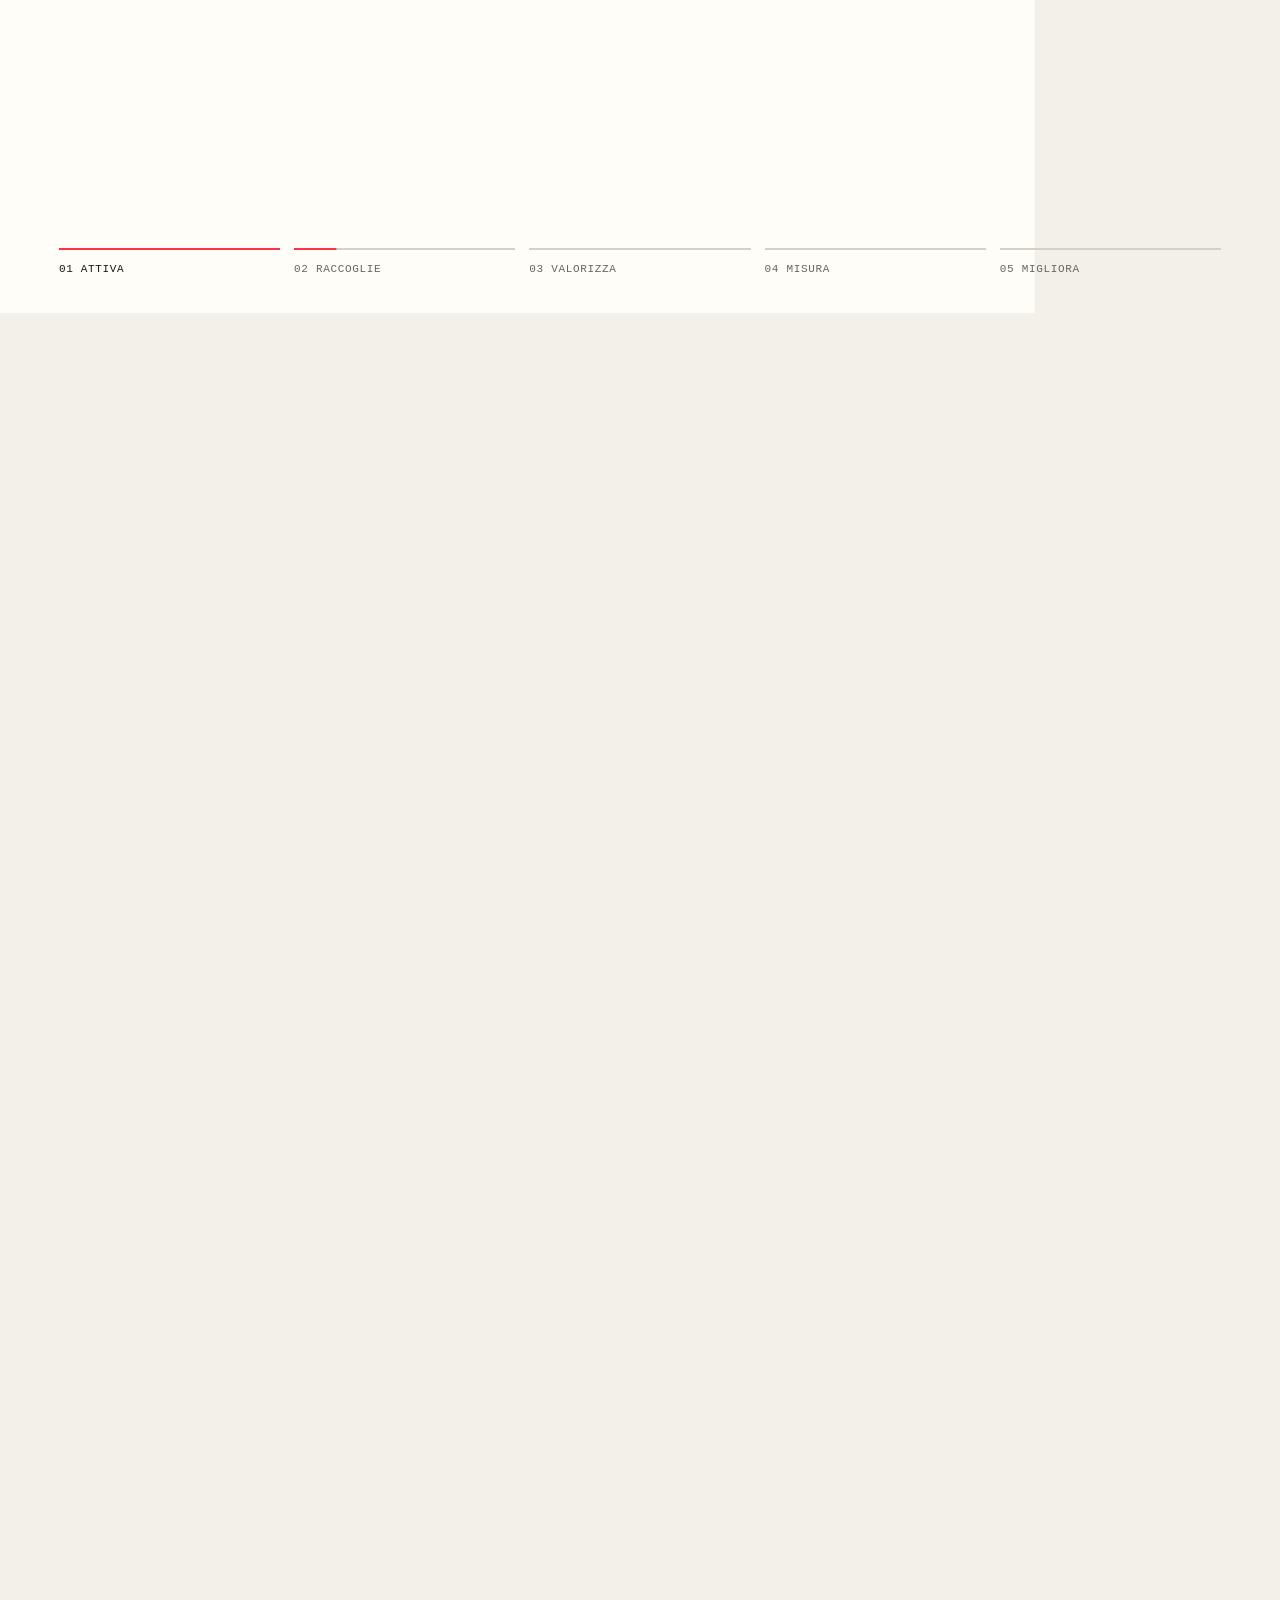
==== commit a48c6d1a: "feat: informativa privacy e pagina di ringraziamento collegate al form Co-Authored-By: Claude Opus 5" ====
--- a/index.html
+++ b/index.html
@@ -235,9 +235,9 @@
     <section class="dashboard-section section" aria-labelledby="dashboard-title"><div class="wrap dashboard-grid"><div class="reveal"><h2 id="dashboard-title">Quello che conta diventa <span class="accent">misurabile.</span></h2><p>La dashboard di <strong>Sistema Recensioni 5 *****</strong> ti mostra cosa sta succedendo, cosa migliorare e come intervenire.</p><ul class="line-list"><li>Monitora come evolve la reputazione dello studio</li><li>Tieni sotto controllo crescita e continuità delle recensioni</li><li>Scopri cosa apprezzano i pazienti e cosa puoi migliorare</li><li>Misura il coinvolgimento e le performance del team</li><li>Confronta il tuo studio con i principali concorrenti della zona</li></ul></div><figure class="dashboard-media media-slot reveal"><img src="assets/dashboard.png" width="1536" height="1024" alt="Dashboard Sistema Recensioni su un monitor per lo Studio Dentistico Rossi: andamento di recensioni e valutazione media, posizionamento su Google Maps e AI e attività dell’Agente GEO" loading="lazy"></figure></div></section>
 
     <section class="section contact-section wrap" id="richiedi" aria-labelledby="richiedi-title"><div class="contact-grid"><div class="contact-copy"><p class="eyebrow"><span class="dot"></span>Test di Preferibilità Locale™</p><h2 id="richiedi-title">Scopri quanto sei <span class="accent">preferibile.</span></h2><p>Richiedi gratuitamente il Test di Preferibilità Locale™.<br>Noi analizziamo il tuo studio e ti inviamo le due analisi: <strong>Reputazione + Competitiva Locale con Google Maps e Classifica AI.</strong></p><ul class="benefits"><li>2 analisi GRATUITE</li><li>Google Maps + AI</li><li>Nessun acquisto richiesto</li></ul><span class="contact-star" aria-hidden="true">✳&#xFE0E;</span></div>
-      <form id="studio-form" data-api="https://app2.sistemarecensioni.it/api/v1/landing/eZ3AlcoxddCWelo8pbmB" data-turnstile-sitekey="0x4AAAAAAE6alCZBzefjcnyR" data-fonte="Landing dentisti" novalidate><h3>Trova il tuo studio</h3><div class="field"><label class="field-label" for="studio">Nome dello studio (come appari su Google)</label><div class="combobox"><input id="studio" name="studio" placeholder="Cerca la tua attività su Google" autocomplete="off" required minlength="3" role="combobox" aria-autocomplete="list" aria-expanded="false" aria-controls="studio-suggerimenti" aria-describedby="studio-error"><input type="hidden" id="place-id" name="place_id"><ul class="suggestions" id="studio-suggerimenti" role="listbox" aria-label="Studi trovati su Google" hidden></ul></div><small class="field-error" id="studio-error"></small></div><div class="form-pair"><label class="field" for="nome"><span>Nome</span><input id="nome" name="nome" placeholder="Il tuo nome" autocomplete="given-name" required aria-describedby="nome-error"><small class="field-error" id="nome-error"></small></label><label class="field" for="cognome"><span>Cognome</span><input id="cognome" name="cognome" placeholder="Il tuo cognome" autocomplete="family-name" required aria-describedby="cognome-error"><small class="field-error" id="cognome-error"></small></label></div><div class="form-trap" aria-hidden="true"><label for="nota-interna">Lascia vuoto questo campo</label><input id="nota-interna" name="nota_interna" tabindex="-1" autocomplete="off"></div><div class="form-pair"><label class="field" for="email"><span>Email</span><input id="email" name="email" type="email" placeholder="nome@studio.it" autocomplete="email" required aria-describedby="email-error"><small class="field-error" id="email-error"></small></label><label class="field" for="telefono"><span>Telefono</span><input id="telefono" name="telefono" type="tel" placeholder="+39 …" autocomplete="tel" required aria-describedby="telefono-error"><small class="field-error" id="telefono-error"></small></label></div>
+      <form id="studio-form" data-api="https://app2.sistemarecensioni.it/api/v1/landing/eZ3AlcoxddCWelo8pbmB" data-turnstile-sitekey="0x4AAAAAAE6alCZBzefjcnyR" data-fonte="Landing dentisti" data-grazie-url="grazie.html" novalidate><h3>Trova il tuo studio</h3><div class="field"><label class="field-label" for="studio">Nome dello studio (come appari su Google)</label><div class="combobox"><input id="studio" name="studio" placeholder="Cerca la tua attività su Google" autocomplete="off" required minlength="3" role="combobox" aria-autocomplete="list" aria-expanded="false" aria-controls="studio-suggerimenti" aria-describedby="studio-error"><input type="hidden" id="place-id" name="place_id"><ul class="suggestions" id="studio-suggerimenti" role="listbox" aria-label="Studi trovati su Google" hidden></ul></div><small class="field-error" id="studio-error"></small></div><div class="form-pair"><label class="field" for="nome"><span>Nome</span><input id="nome" name="nome" placeholder="Il tuo nome" autocomplete="given-name" required aria-describedby="nome-error"><small class="field-error" id="nome-error"></small></label><label class="field" for="cognome"><span>Cognome</span><input id="cognome" name="cognome" placeholder="Il tuo cognome" autocomplete="family-name" required aria-describedby="cognome-error"><small class="field-error" id="cognome-error"></small></label></div><div class="form-trap" aria-hidden="true"><label for="nota-interna">Lascia vuoto questo campo</label><input id="nota-interna" name="nota_interna" tabindex="-1" autocomplete="off"></div><div class="form-pair"><label class="field" for="email"><span>Email</span><input id="email" name="email" type="email" placeholder="nome@studio.it" autocomplete="email" required aria-describedby="email-error"><small class="field-error" id="email-error"></small></label><label class="field" for="telefono"><span>Telefono</span><input id="telefono" name="telefono" type="tel" placeholder="+39 …" autocomplete="tel" required aria-describedby="telefono-error"><small class="field-error" id="telefono-error"></small></label></div>
       <fieldset><legend>Priorità nei prossimi 12 mesi</legend><div class="priority-list"><label><input type="checkbox" name="priorita" value="Aumentare nuovi pazienti"> Aumentare nuovi pazienti</label><label><input type="checkbox" name="priorita" value="Migliorare reputazione e recensioni"> Migliorare reputazione e recensioni</label><label><input type="checkbox" name="priorita" value="Rafforzare la presenza locale"> Rafforzare la presenza locale</label><label><input type="checkbox" name="priorita" value="Superare concorrenti diretti"> Superare concorrenti diretti</label></div></fieldset>
-      <div class="consents"><div class="consent"><input type="checkbox" id="privacy" name="privacy" required aria-describedby="privacy-error"><label for="privacy">Ho letto l’<a id="privacy-link" href="#" target="_blank" rel="noopener">informativa privacy</a> e chiedo che i miei dati siano usati per preparare e inviarmi il Test di Preferibilità Locale™. <span class="consent-required" aria-hidden="true">*</span></label></div><small class="field-error" id="privacy-error"></small><div class="consent"><input type="checkbox" id="marketing" name="marketing"><label for="marketing">Acconsento a ricevere comunicazioni commerciali e aggiornamenti da Sistema Recensioni. <span class="consent-optional">(facoltativo)</span></label></div></div>
+      <div class="consents"><div class="consent"><input type="checkbox" id="privacy" name="privacy" required aria-describedby="privacy-error"><label for="privacy">Ho letto l’<a id="privacy-link" href="privacy.html" target="_blank" rel="noopener">informativa privacy</a> e chiedo che i miei dati siano usati per preparare e inviarmi il Test di Preferibilità Locale™. <span class="consent-required" aria-hidden="true">*</span></label></div><small class="field-error" id="privacy-error"></small><div class="consent"><input type="checkbox" id="marketing" name="marketing"><label for="marketing">Acconsento a ricevere comunicazioni commerciali e aggiornamenti da Sistema Recensioni. <span class="consent-optional">(facoltativo)</span></label></div></div>
       <div class="turnstile-slot" id="turnstile-slot"></div><button class="btn btn-primary" type="submit">Richiedi Gratis il Test di Preferibilità Locale™ <span aria-hidden="true">↗</span></button><p id="form-status" role="status" aria-live="polite"></p></form>
     </div></section>
   </main>
